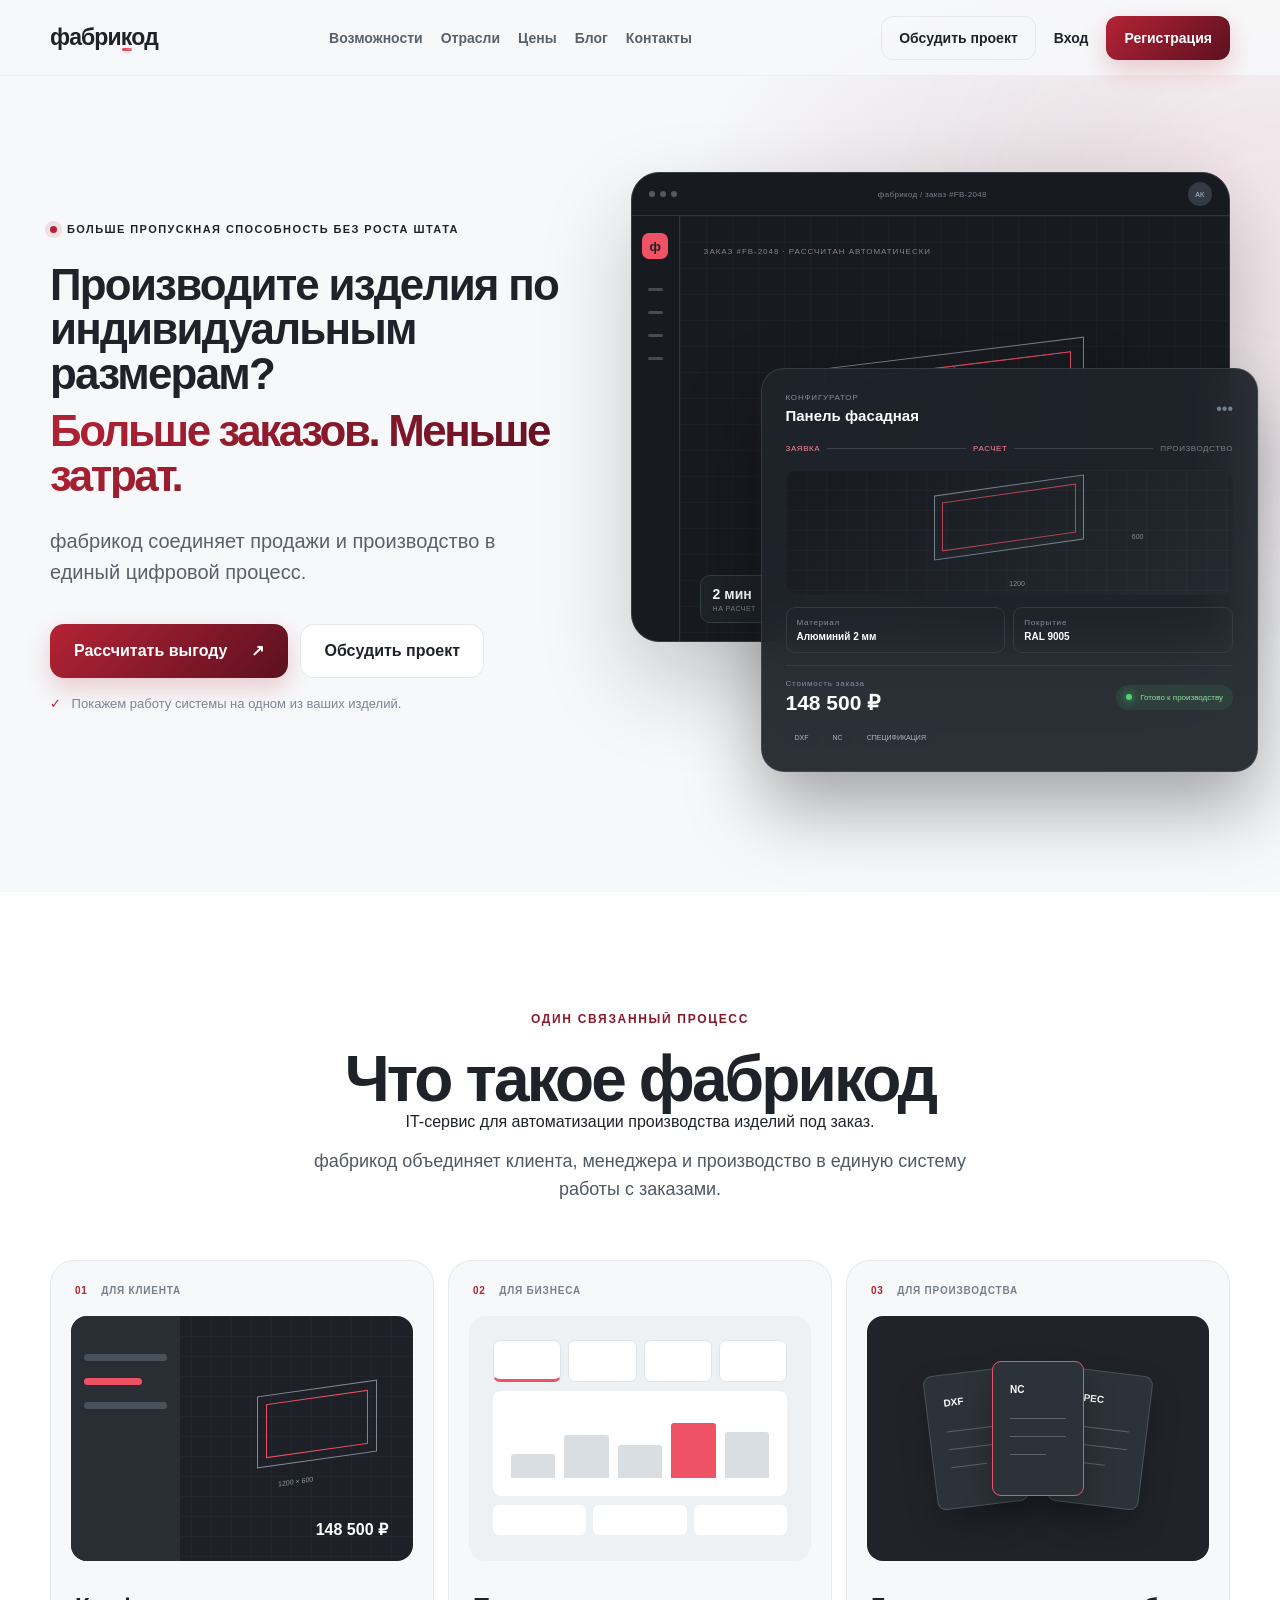
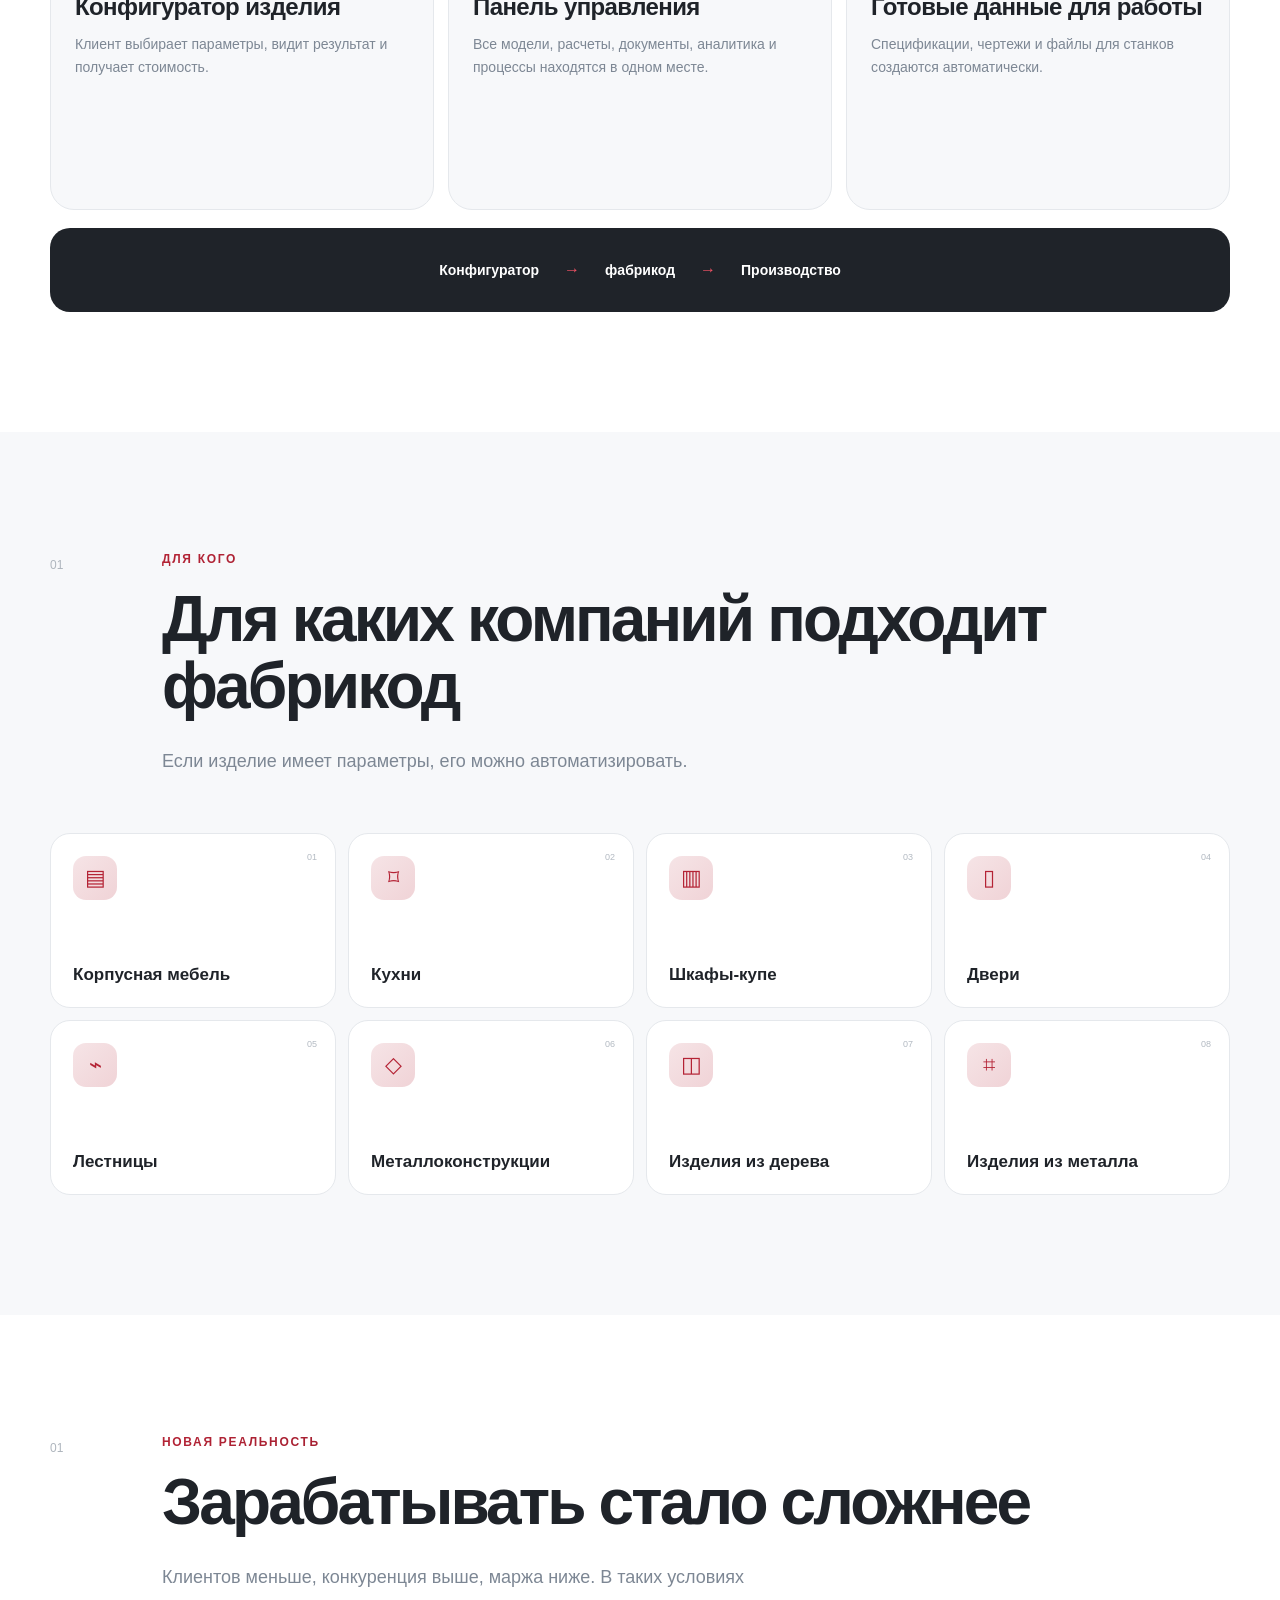
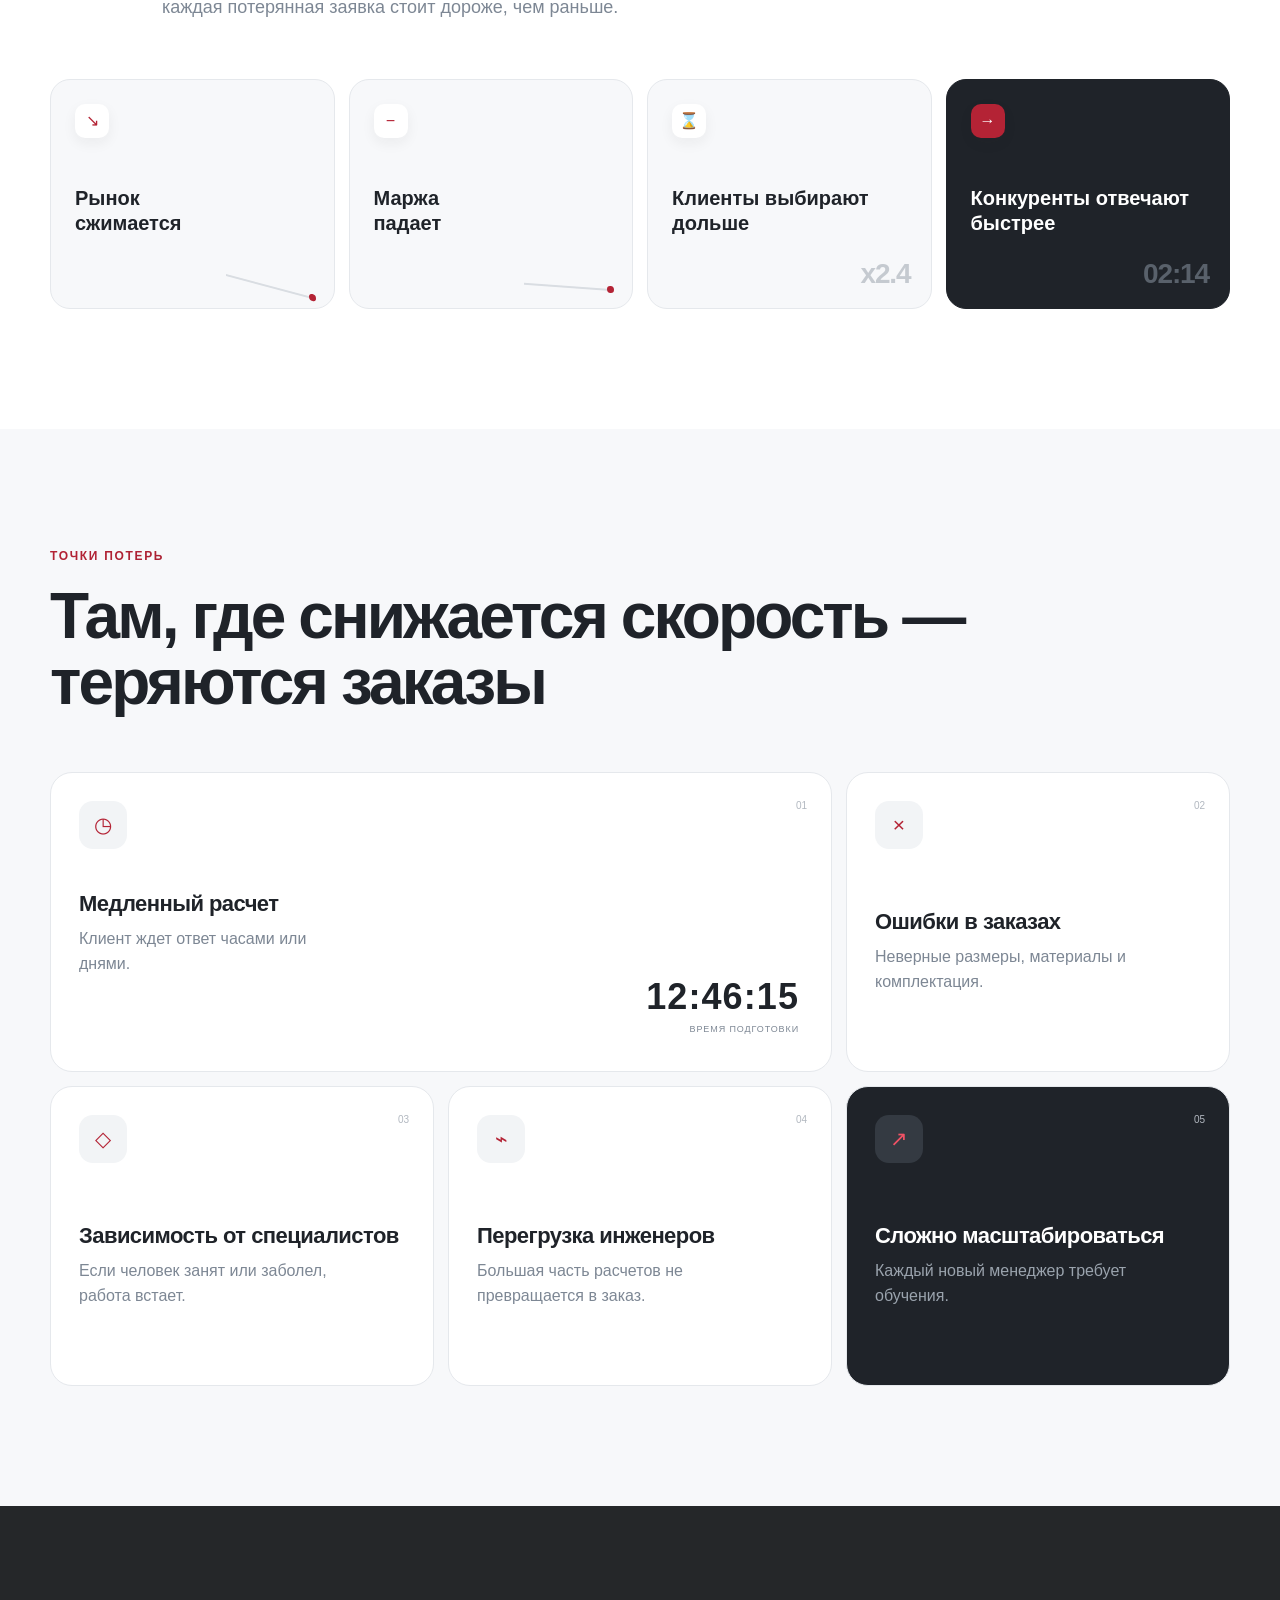
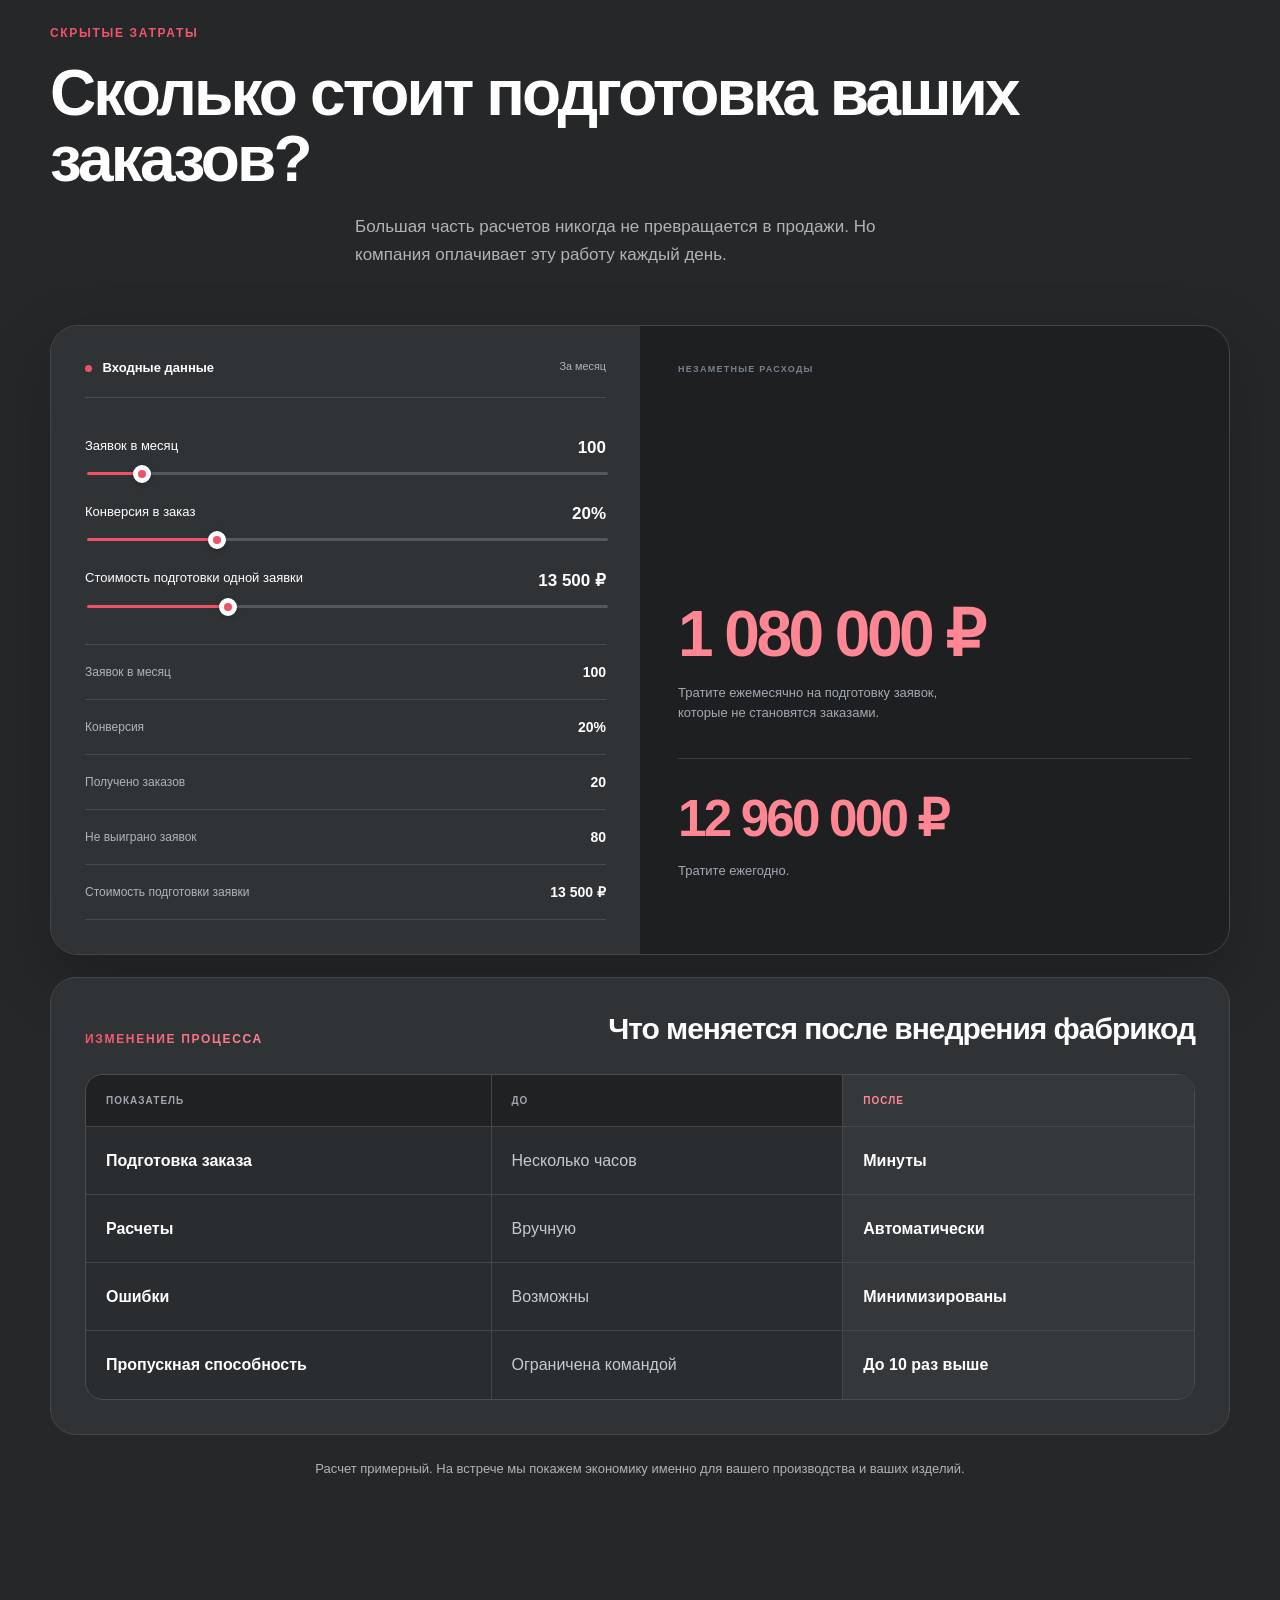
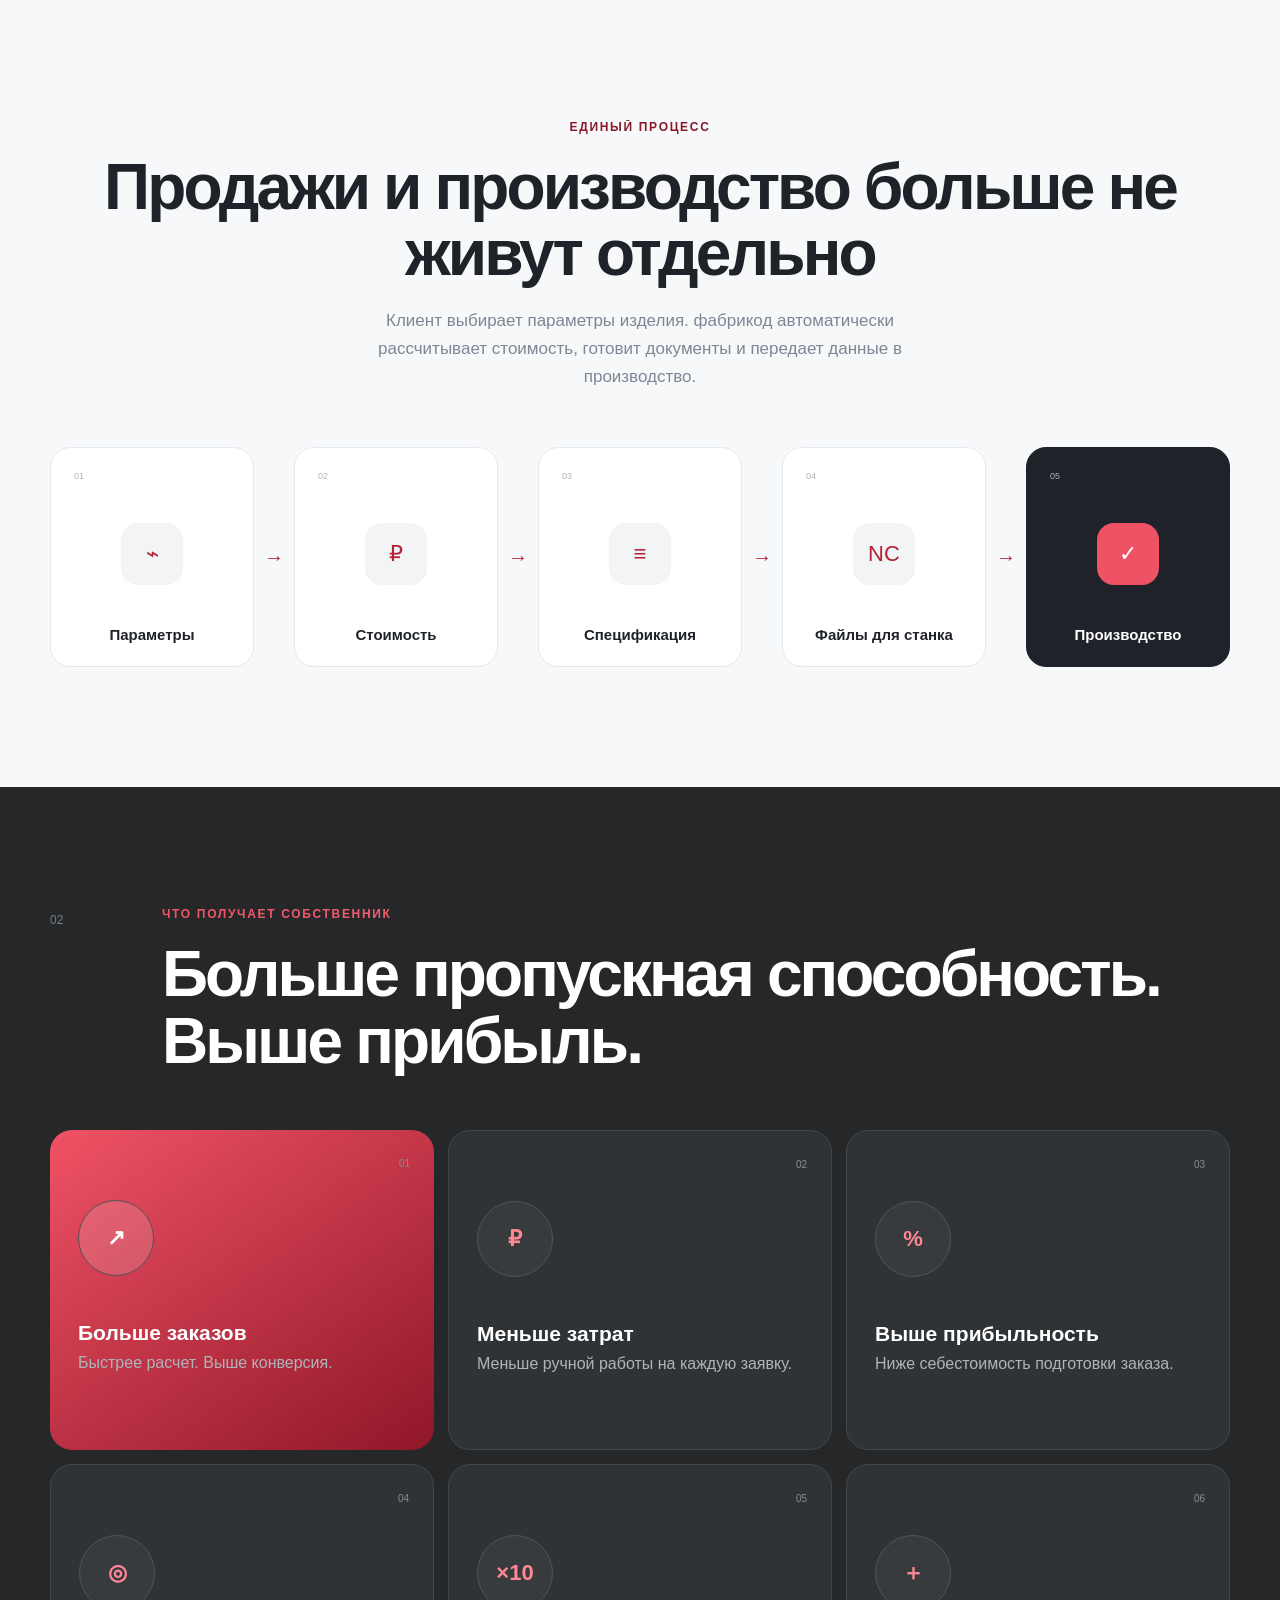
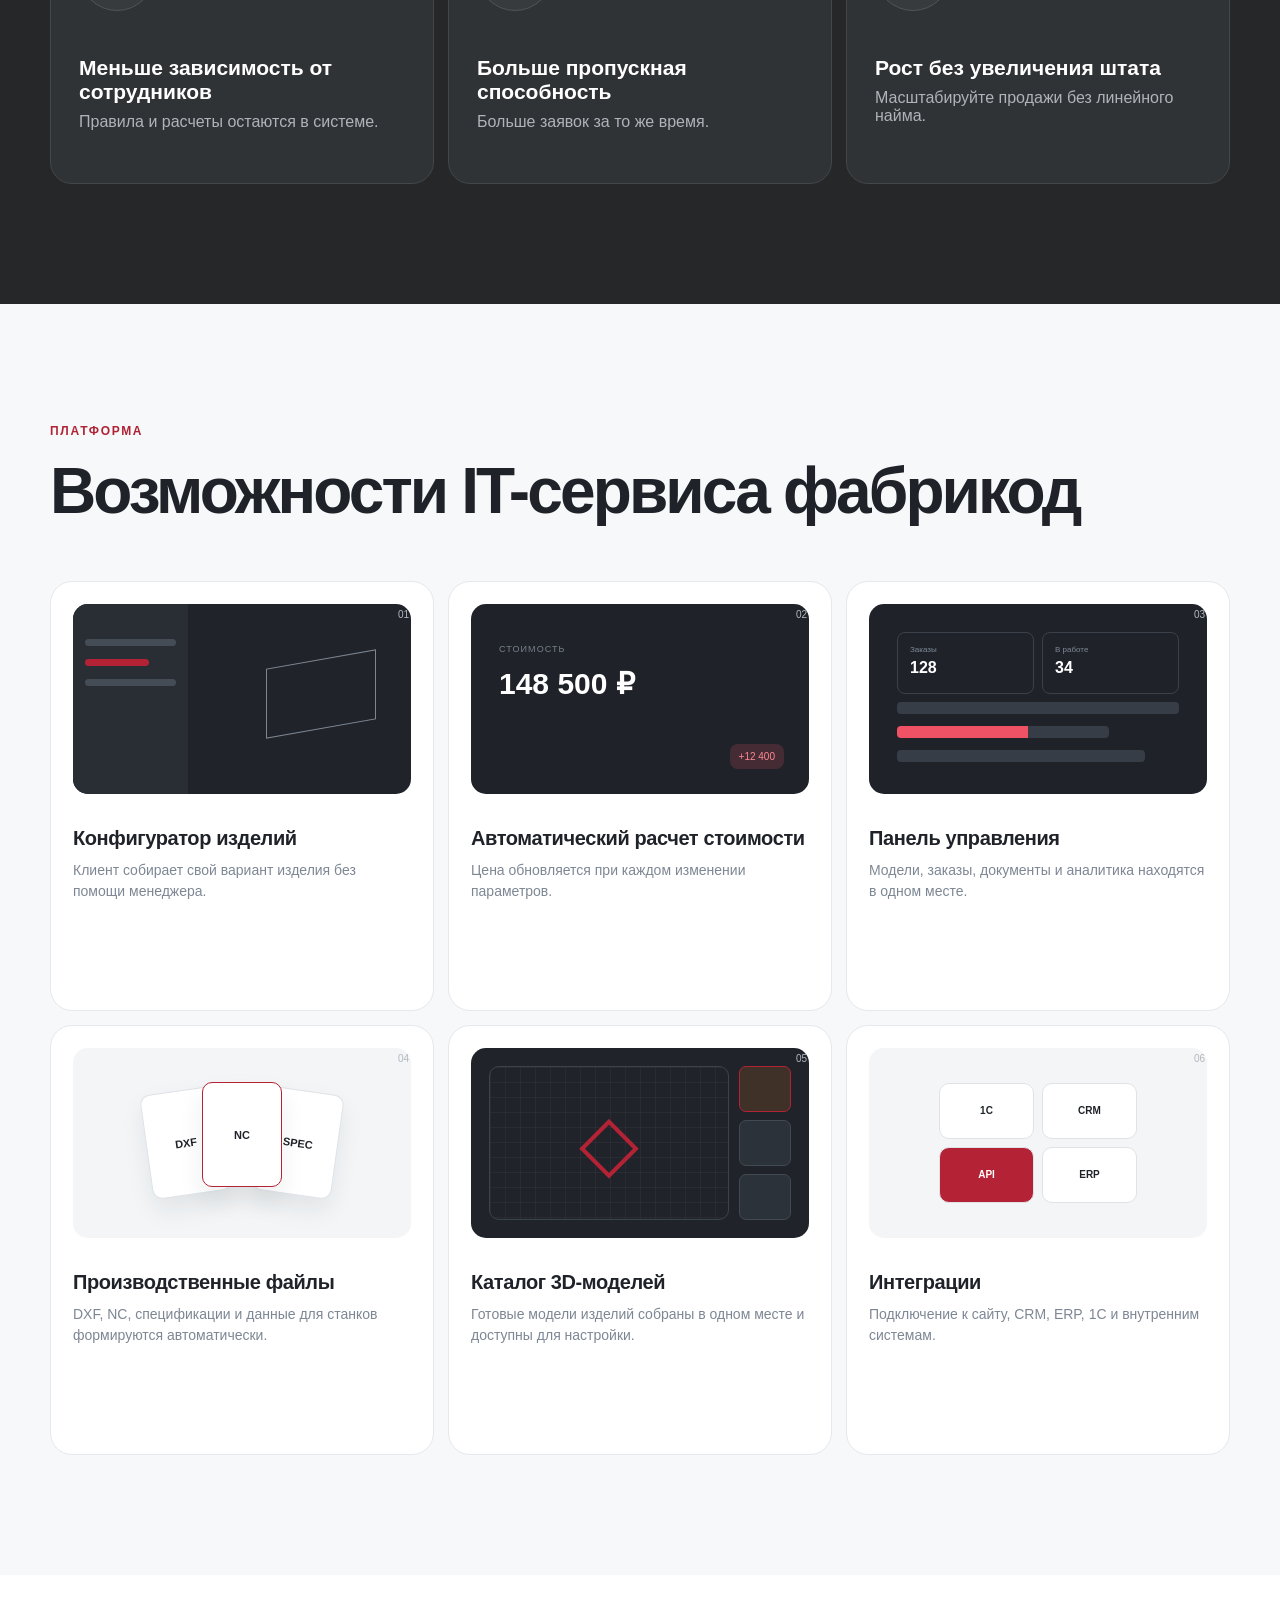
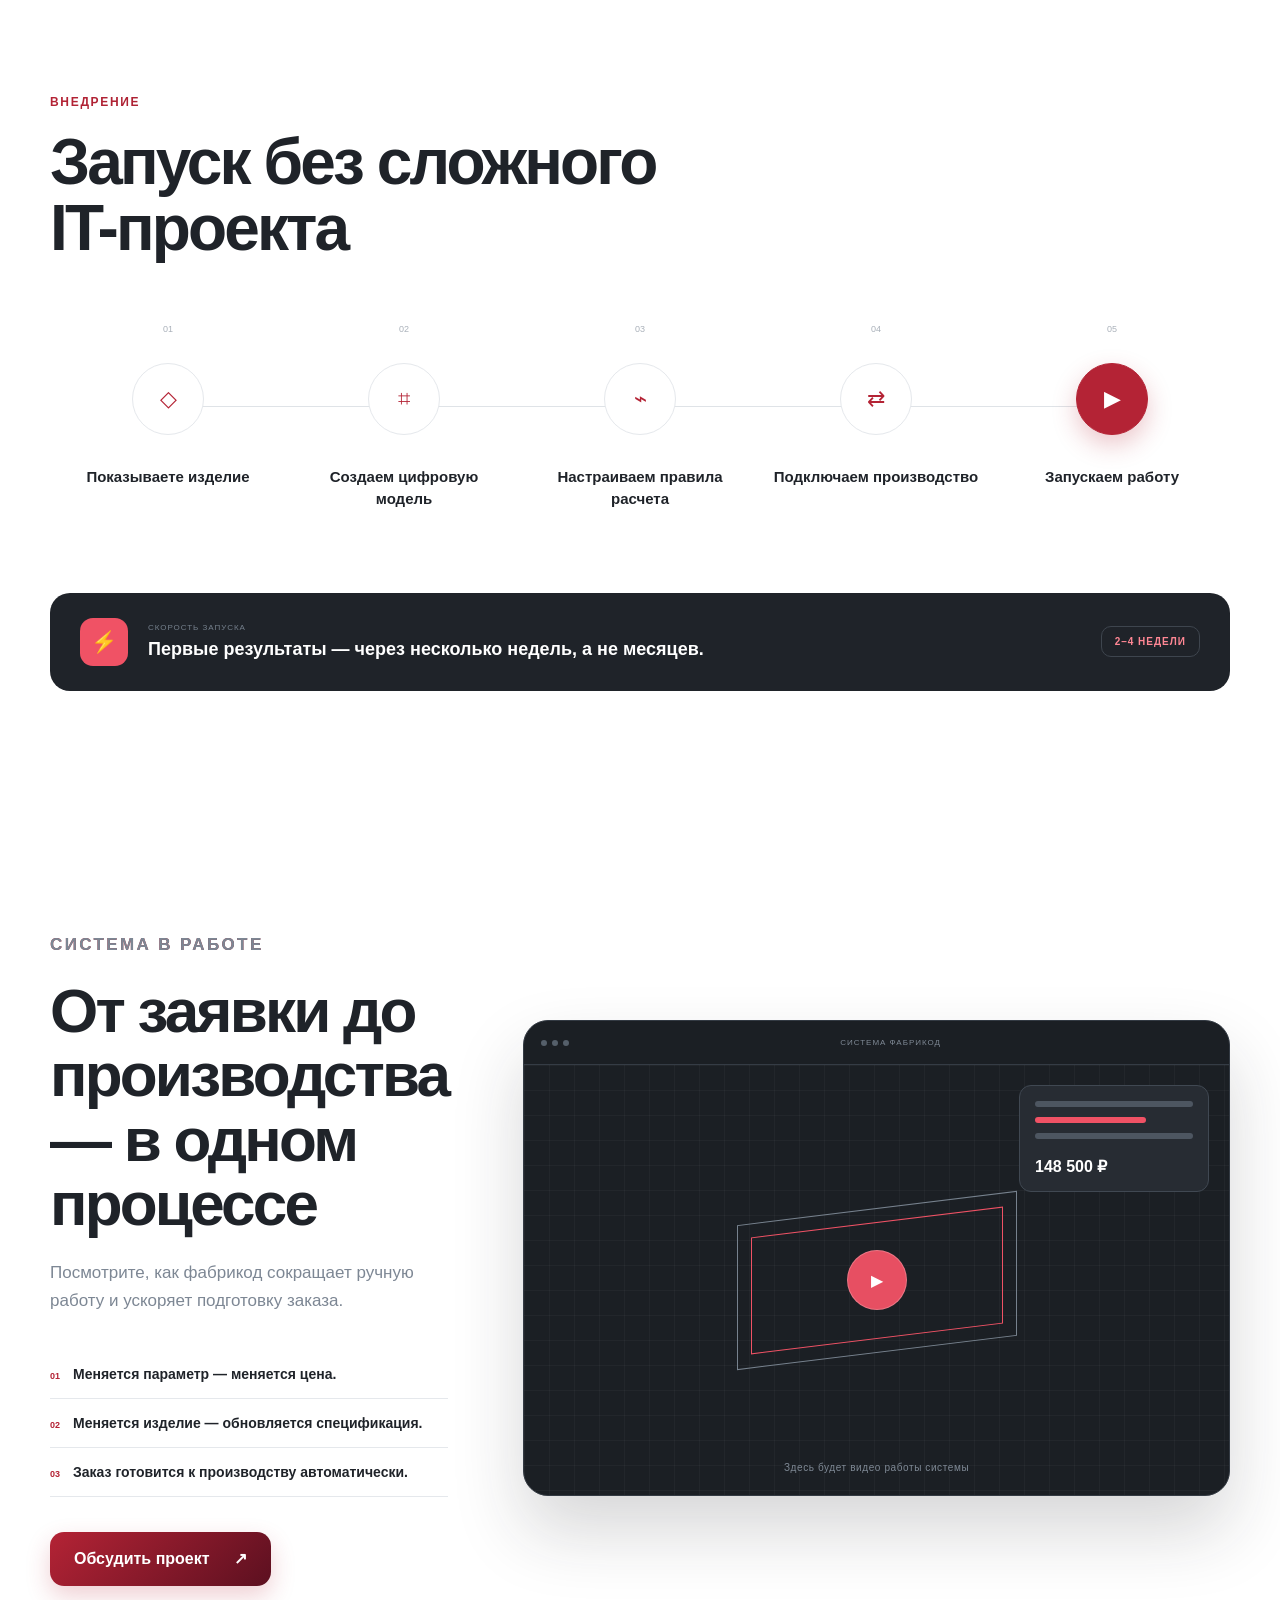
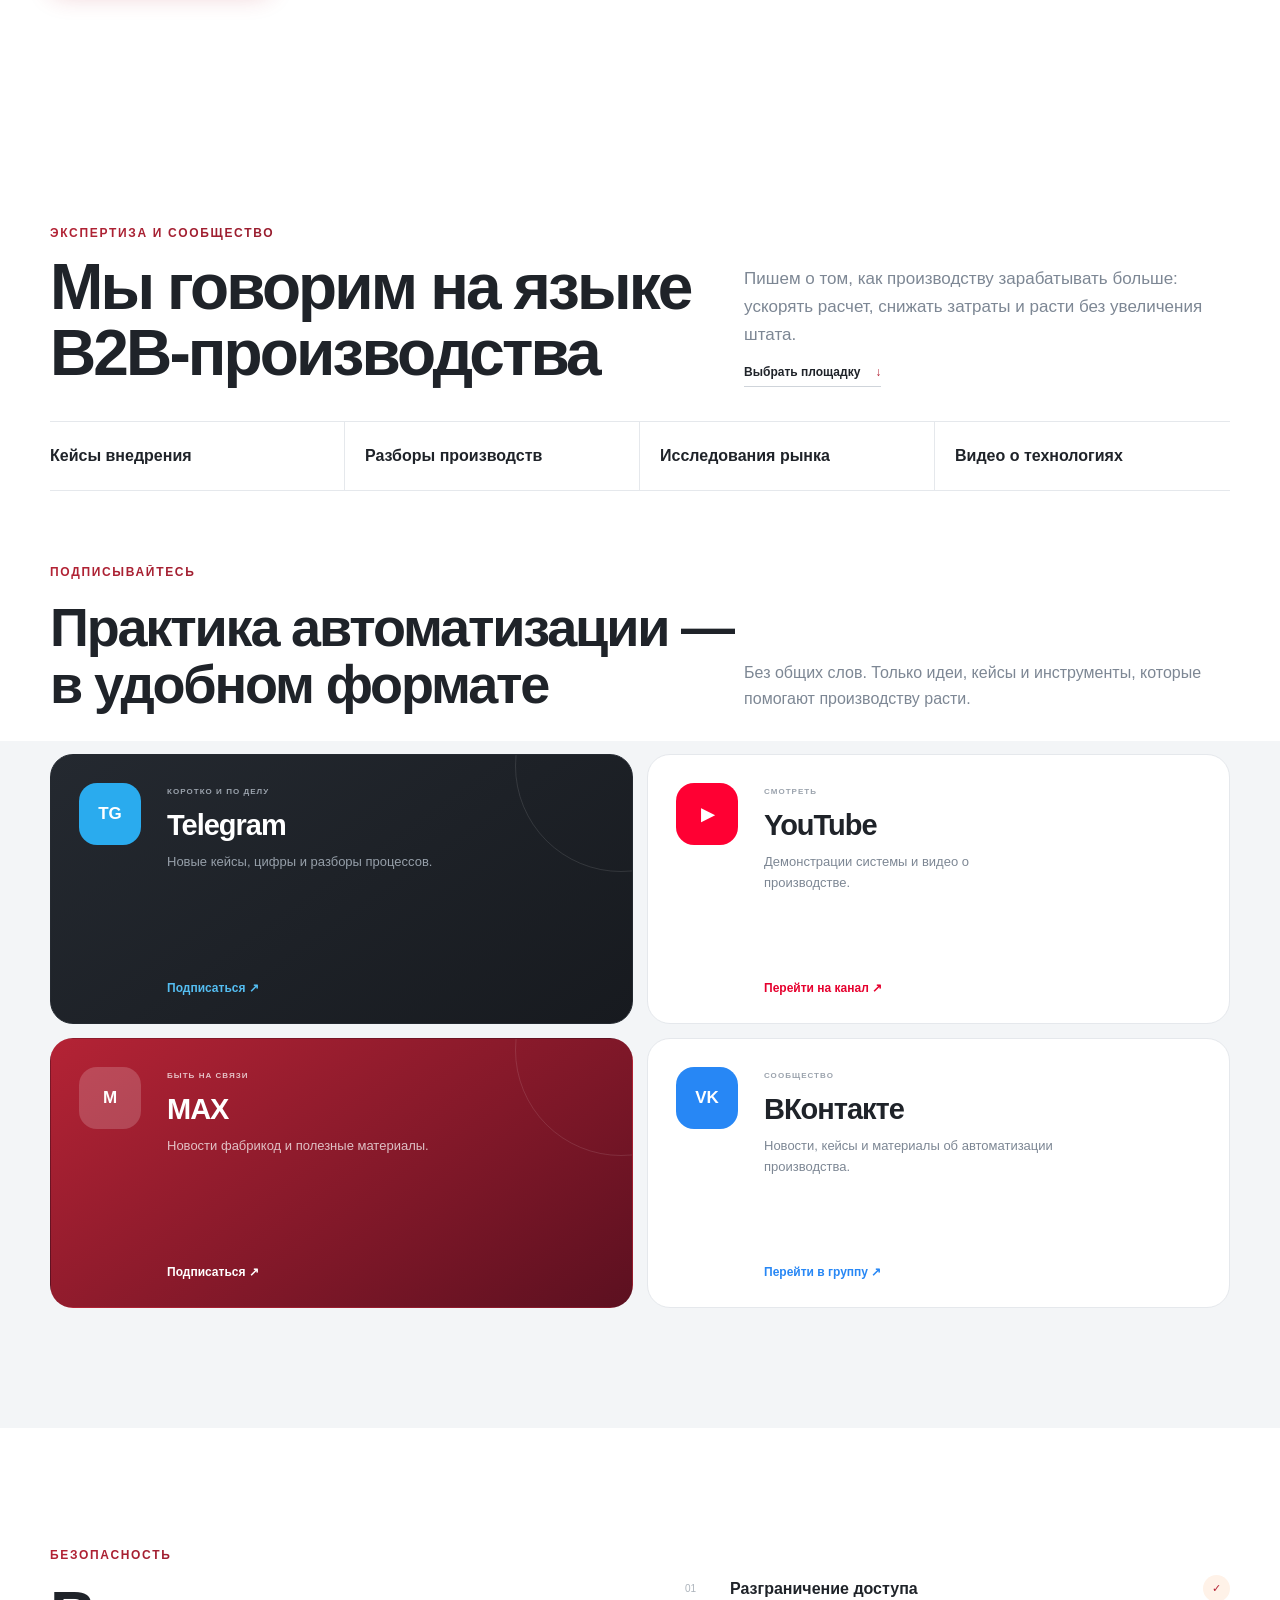
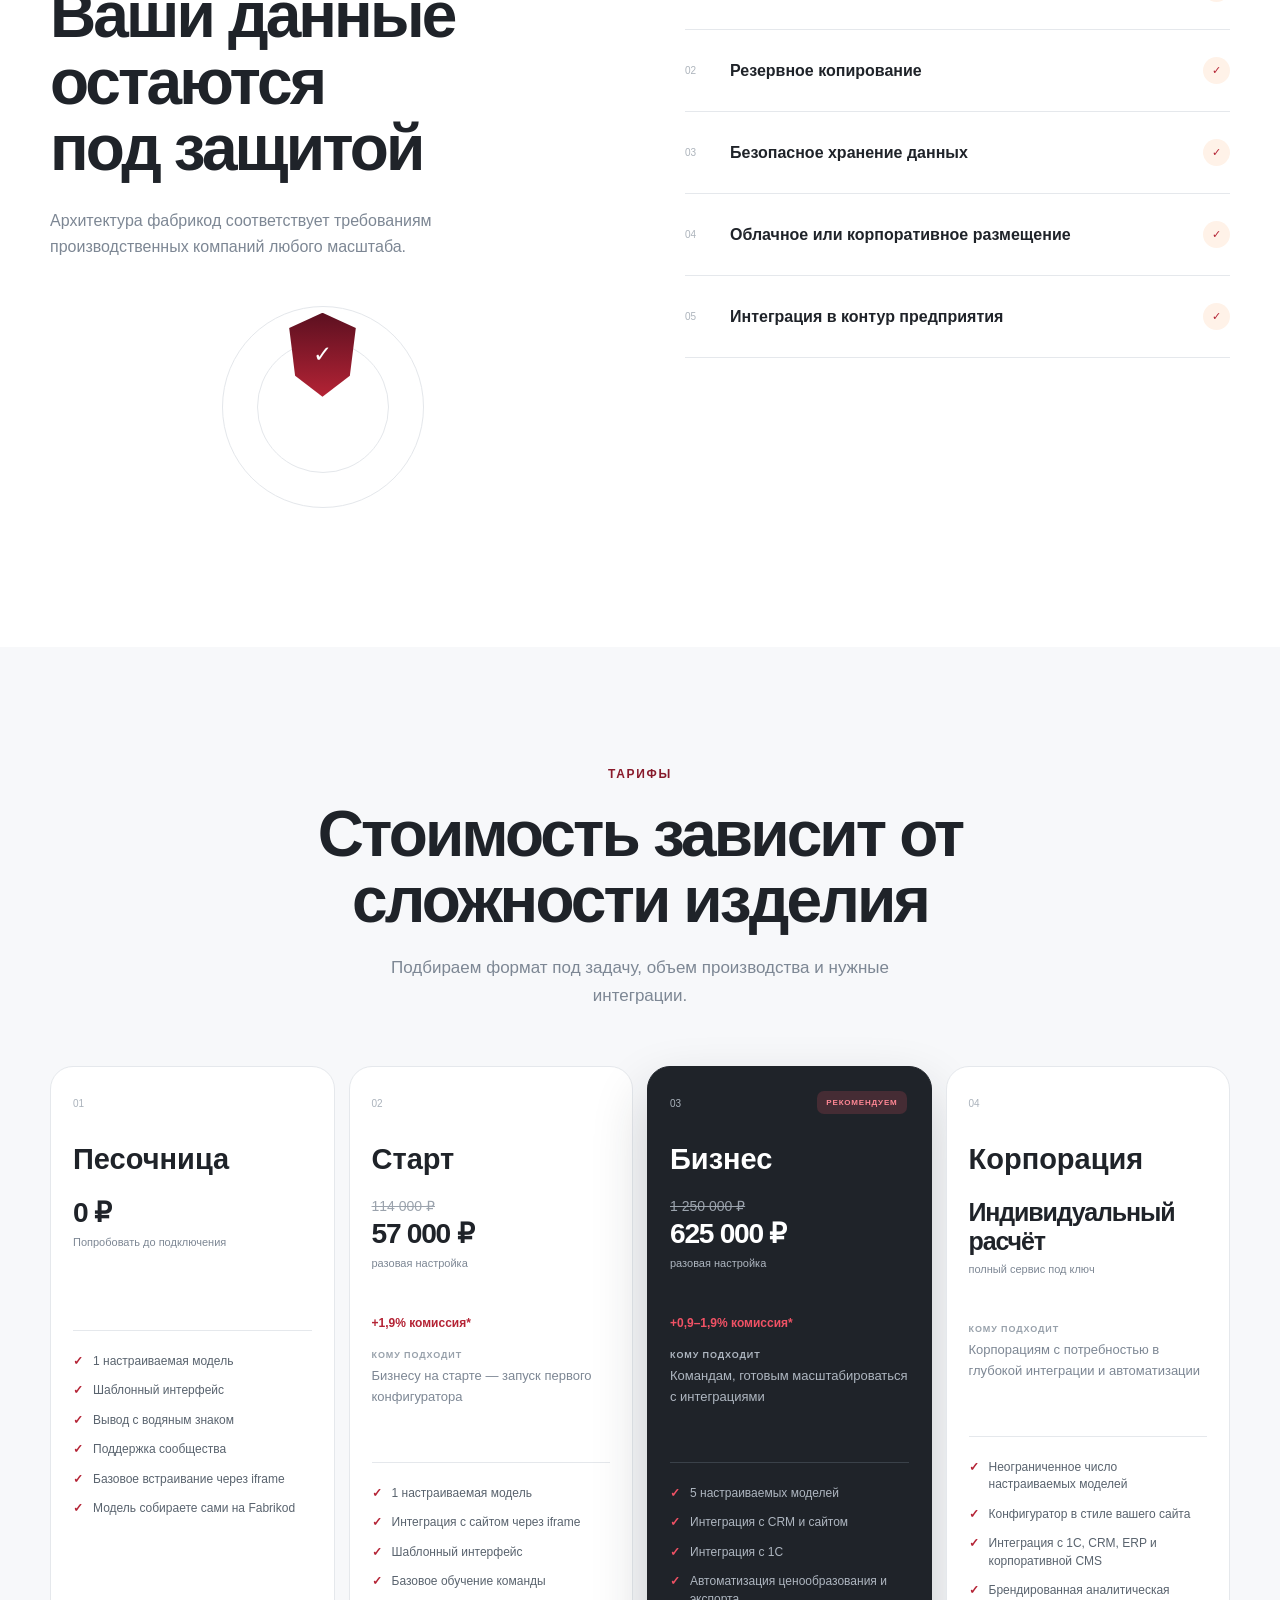
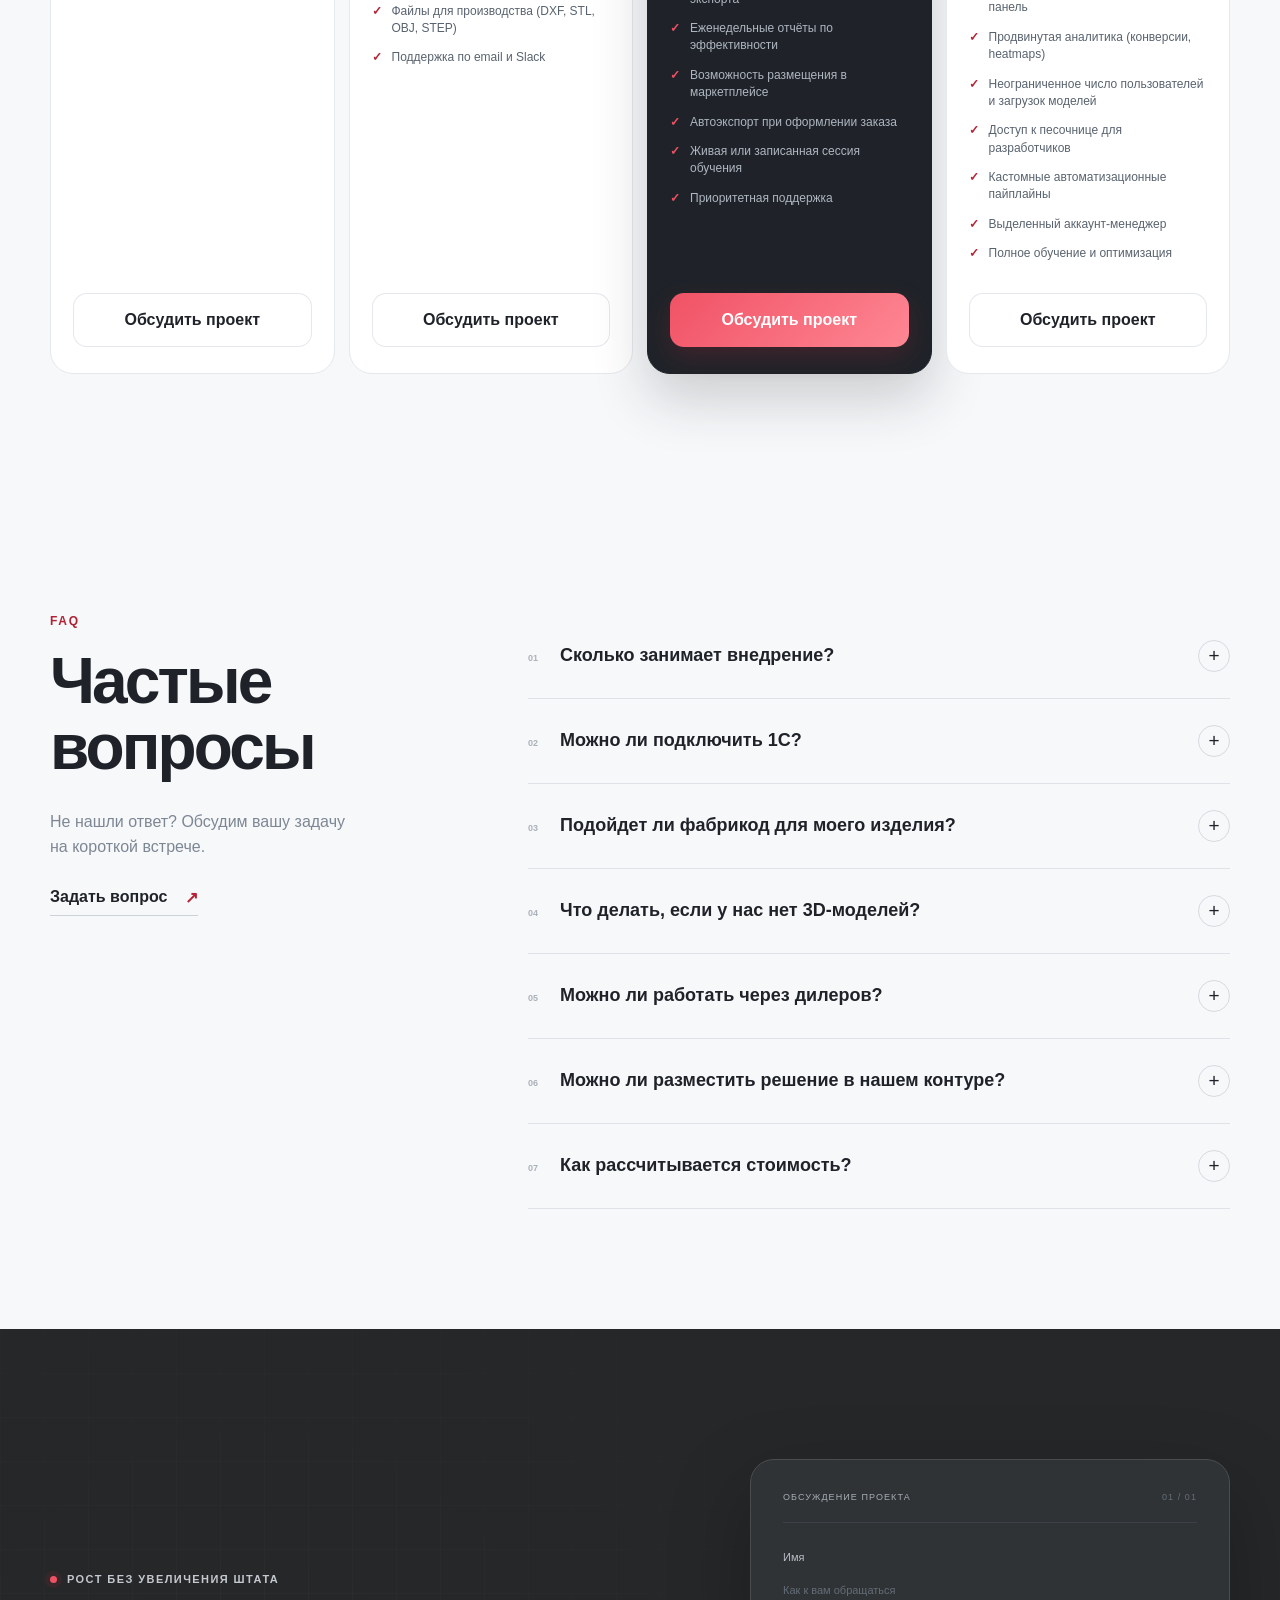
==== index.html @ 58f28677 "Simplify expertise topics" ====
<!DOCTYPE html>
<html lang="ru">
<head>
  <meta charset="UTF-8">
  <meta name="viewport" content="width=device-width, initial-scale=1.0">
  <meta name="description" content="фабрикод — автоматизация расчета и подготовки заказов для производственных компаний.">
  <title>фабрикод — автоматизация производств</title>
  <link rel="stylesheet" href="styles.css">
  <script src="script.js" defer></script>
</head>
<body>
  <header class="header">
    <div class="container header__inner">
      <a class="logo" href="#top" aria-label="Фабрикод, на главную">
        <span>фабри<span class="logo__accent">к</span>од</span>
      </a>
      <nav class="nav" id="main-nav" aria-label="Основная навигация">
        <a href="#features">Возможности</a><a href="#audience">Отрасли</a><a href="#pricing">Цены</a><a href="#blog">Блог</a><a href="#contacts">Контакты</a>
        <div class="nav__auth"><a class="button button--small button--secondary" href="#login">Вход</a><a class="button button--small" href="#registration">Регистрация</a></div>
      </nav>
      <div class="header__actions">
        <a class="button button--small button--secondary" href="#demo">Обсудить проект</a>
        <a class="button button--small button--secondary header__login" href="#login">Вход</a>
        <a class="button button--small" href="#registration">Регистрация</a>
      </div>
      <button class="menu-toggle" type="button" aria-label="Открыть меню" aria-controls="main-nav" aria-expanded="false"><span></span><span></span></button>
    </div>
  </header>

  <main id="top">
    <section class="hero section">
      <div class="hero__glow"></div>
      <div class="container hero__grid">
        <div class="hero__content reveal">
          <div class="eyebrow"><span></span> Больше пропускная способность без роста штата</div>
          <h1><span>Производите изделия по индивидуальным размерам?</span> <em>Больше заказов. Меньше затрат.</em></h1>
          <p class="hero__lead">фабрикод соединяет продажи и производство в единый цифровой процесс.</p>
          <div class="button-row"><a class="button" href="#calculator">Рассчитать выгоду <span>↗</span></a><a class="button button--secondary" href="#demo">Обсудить проект</a></div>
          <p class="microcopy"><span>✓</span> Покажем работу системы на одном из ваших изделий.</p>
        </div>
        <div class="hero-visual reveal reveal--delay">
          <!-- Replace this product mockup with feature-configurator.webp when the asset is available. -->
          <div class="hero-product-shell feature-configurator-media">
            <div class="product-shell__bar"><span><i></i><i></i><i></i></span><b>фабрикод / заказ #FB-2048</b><em>AK</em></div>
            <div class="product-shell__nav"><strong>ф</strong><i></i><i></i><i></i><i></i></div>
            <div class="product-shell__workspace"><small>ЗАКАЗ #FB-2048 · РАССЧИТАН АВТОМАТИЧЕСКИ</small><div class="shell-object"><span></span></div><div class="shell-axis">1200 × 600 × 40 мм</div><div class="owner-result"><span><b>2 мин</b><small>на расчет</small></span><span><b>0</b><small>ручных операций</small></span></div></div>
          </div>
          <div class="config-card">
            <div class="config-card__top"><div><small>КОНФИГУРАТОР</small><strong>Панель фасадная</strong></div><span>•••</span></div>
            <div class="progress-line"><span class="active">Заявка</span><i></i><span class="active">Расчет</span><i></i><span>Производство</span></div>
            <div class="product-preview"><div class="product-shape"><span></span></div><div class="dimensions"><b>1200</b><b>600</b></div></div>
            <div class="params"><div><small>Материал</small><strong>Алюминий 2 мм</strong></div><div><small>Покрытие</small><strong>RAL 9005</strong></div></div>
            <div class="price-row"><div><small>Стоимость заказа</small><strong>148 500 ₽</strong></div><span class="status"><i></i> Готово к производству</span></div>
            <div class="file-row"><span>DXF</span><span>NC</span><span>СПЕЦИФИКАЦИЯ</span></div>
          </div>
        </div>
      </div>
    </section>

    <section class="section platform-parts" id="platform">
      <div class="container">
        <div class="section-title section-title--center reveal"><p class="kicker">Один связанный процесс</p><h2>Что такое фабрикод</h2><p>IT-сервис для автоматизации производства изделий под заказ.</p><div class="platform-intro">фабрикод объединяет клиента, менеджера и производство в единую систему работы с заказами.</div></div>
        <div class="platform-grid">
          <article class="platform-card reveal">
            <div class="platform-card__label"><span>01</span> Для клиента</div>
            <!-- Replace with feature-configurator.webp when available. -->
            <div class="platform-mockup platform-mockup--configurator feature-configurator-media"><div class="mock-sidebar"><i></i><i></i><i></i></div><div class="mock-product"><span></span><small>1200 × 600</small></div><b>148 500 ₽</b></div>
            <h3>Конфигуратор изделия</h3><p>Клиент выбирает параметры, видит результат и получает стоимость.</p>
          </article>
          <article class="platform-card reveal">
            <div class="platform-card__label"><span>02</span> Для бизнеса</div>
            <!-- Replace with dashboard-image-v2.webp when available. -->
            <div class="platform-mockup platform-mockup--dashboard dashboard-media"><div class="dashboard-line"><i></i><i></i><i></i><i></i></div><div class="dashboard-chart"><span></span><span></span><span></span><span></span><span></span></div><div class="dashboard-orders"><i></i><i></i><i></i></div></div>
            <h3>Панель управления</h3><p>Все модели, расчеты, документы, аналитика и процессы находятся в одном месте.</p>
          </article>
          <article class="platform-card reveal">
            <div class="platform-card__label"><span>03</span> Для производства</div>
            <!-- Replace with feature-fabrication.webp when available. -->
            <div class="platform-mockup platform-mockup--files feature-fabrication-media"><div class="file-sheet"><strong>DXF</strong><i></i></div><div class="file-sheet"><strong>NC</strong><i></i></div><div class="file-sheet"><strong>SPEC</strong><i></i></div></div>
            <h3>Готовые данные для работы</h3><p>Спецификации, чертежи и файлы для станков создаются автоматически.</p>
          </article>
        </div>
        <div class="platform-flow reveal"><span>Конфигуратор</span><i>→</i><span>фабрикод</span><i>→</i><span>Производство</span></div>
      </div>
    </section>

    <section class="section audience-cards" id="audience">
      <div class="container">
        <div class="section-heading reveal"><span class="section-number">01</span><div><p class="kicker">Для кого</p><h2>Для каких компаний подходит фабрикод</h2><p>Если изделие имеет параметры, его можно автоматизировать.</p></div></div>
        <div class="audience-grid">
          <article class="audience-card reveal"><span>01</span><i>▤</i><strong>Корпусная мебель</strong></article><article class="audience-card reveal"><span>02</span><i>⌑</i><strong>Кухни</strong></article><article class="audience-card reveal"><span>03</span><i>▥</i><strong>Шкафы-купе</strong></article><article class="audience-card reveal"><span>04</span><i>▯</i><strong>Двери</strong></article><article class="audience-card reveal"><span>05</span><i>⌁</i><strong>Лестницы</strong></article><article class="audience-card reveal"><span>06</span><i>◇</i><strong>Металлоконструкции</strong></article><article class="audience-card reveal"><span>07</span><i>◫</i><strong>Изделия из дерева</strong></article><article class="audience-card reveal"><span>08</span><i>⌗</i><strong>Изделия из металла</strong></article>
        </div>
      </div>
    </section>

    <section class="section market">
      <div class="container">
        <div class="section-heading reveal"><span class="section-number">01</span><div><p class="kicker">Новая реальность</p><h2>Зарабатывать стало сложнее</h2><p>Клиентов меньше, конкуренция выше, маржа ниже. В таких условиях каждая потерянная заявка стоит дороже, чем раньше.</p></div></div>
        <div class="market-grid">
          <article class="metric-card reveal"><span>↘</span><strong>Рынок<br>сжимается</strong><div class="spark spark--down"></div></article>
          <article class="metric-card reveal"><span>−</span><strong>Маржа<br>падает</strong><div class="spark spark--low"></div></article>
          <article class="metric-card reveal"><span>⌛</span><strong>Клиенты выбирают<br>дольше</strong><div class="metric-card__value">x2.4</div></article>
          <article class="metric-card metric-card--accent reveal"><span>→</span><strong>Конкуренты отвечают<br>быстрее</strong><div class="metric-card__value">02:14</div></article>
        </div>
      </div>
    </section>

    <section class="section problems">
      <div class="container">
        <div class="section-title reveal"><p class="kicker">Точки потерь</p><h2>Там, где снижается скорость —<br>теряются заказы</h2></div>
        <div class="problem-grid">
          <article class="problem-card problem-card--wide reveal"><div class="icon-box">◷</div><span>01</span><h3>Медленный расчет</h3><p>Клиент ждет ответ часами или днями.</p><div class="time-visual"><b>12:46:15</b><small>время подготовки</small></div></article>
          <article class="problem-card reveal"><div class="icon-box">×</div><span>02</span><h3>Ошибки в заказах</h3><p>Неверные размеры, материалы и комплектация.</p></article>
          <article class="problem-card reveal"><div class="icon-box">◇</div><span>03</span><h3>Зависимость от специалистов</h3><p>Если человек занят или заболел, работа встает.</p></article>
          <article class="problem-card reveal"><div class="icon-box">⌁</div><span>04</span><h3>Перегрузка инженеров</h3><p>Большая часть расчетов не превращается в заказ.</p></article>
          <article class="problem-card problem-card--dark reveal"><div class="icon-box">↗</div><span>05</span><h3>Сложно масштабироваться</h3><p>Каждый новый менеджер требует обучения.</p></article>
        </div>
      </div>
    </section>

    <section class="section cost" id="calculator">
      <div class="container">
        <div class="section-title reveal"><p class="kicker">Скрытые затраты</p><h2>Сколько стоит подготовка ваших заказов?</h2><p>Большая часть расчетов никогда не превращается в продажи. Но компания оплачивает эту работу каждый день.</p></div>
        <div class="loss-calculator reveal">
          <div class="loss-calculator__data">
            <div class="loss-inputs">
              <div class="dashboard__head"><div><span class="dot"></span> Входные данные</div><small>За месяц</small></div>
              <label>Заявок в месяц <span id="requests-value">100</span><input id="requests" type="range" min="10" max="1000" step="10" value="100"></label>
              <label>Конверсия в заказ <span id="conversion-value">20%</span><input id="conversion" type="range" min="1" max="80" value="20"></label>
              <label>Стоимость подготовки одной заявки <span id="cost-value">13 500 ₽</span><input id="request-cost" type="range" min="500" max="50000" step="500" value="13500"></label>
            </div>
            <div class="loss-summary">
              <div><span>Заявок в месяц</span><strong id="summary-requests">100</strong></div>
              <div><span>Конверсия</span><strong id="summary-conversion">20%</strong></div>
              <div><span>Получено заказов</span><strong id="won-orders">20</strong></div>
              <div><span>Не выиграно заявок</span><strong id="lost-orders">80</strong></div>
              <div><span>Стоимость подготовки заявки</span><strong id="summary-cost">13 500 ₽</strong></div>
            </div>
          </div>
          <div class="loss-calculator__result">
            <small>НЕЗАМЕТНЫЕ РАСХОДЫ</small>
            <div class="loss-number loss-number--main"><strong id="monthly-cost">1 080 000 ₽</strong><p>Тратите ежемесячно на подготовку заявок,<br>которые не становятся заказами.</p></div>
            <div class="loss-number"><strong id="yearly-cost">12 960 000 ₽</strong><p>Тратите ежегодно.</p></div>
          </div>
        </div>
        <div class="before-after reveal">
          <div class="before-after__heading"><p class="kicker">Изменение процесса</p><h3>Что меняется после внедрения фабрикод</h3></div>
          <div class="before-after__table" role="table" aria-label="Сравнение процесса до и после внедрения">
            <div class="before-after__row before-after__row--head" role="row"><strong role="columnheader">Показатель</strong><span role="columnheader">До</span><span role="columnheader">После</span></div>
            <div class="before-after__row" role="row"><strong role="rowheader">Подготовка заказа</strong><span>Несколько часов</span><span>Минуты</span></div>
            <div class="before-after__row" role="row"><strong role="rowheader">Расчеты</strong><span>Вручную</span><span>Автоматически</span></div>
            <div class="before-after__row" role="row"><strong role="rowheader">Ошибки</strong><span>Возможны</span><span>Минимизированы</span></div>
            <div class="before-after__row" role="row"><strong role="rowheader">Пропускная способность</strong><span>Ограничена командой</span><span>До 10 раз выше</span></div>
          </div>
        </div>
        <p class="dashboard-note reveal">Расчет примерный. На встрече мы покажем экономику именно для вашего производства и ваших изделий.</p>
      </div>
    </section>

    <section class="section solution">
      <div class="container">
        <div class="section-title section-title--center reveal"><p class="kicker">Единый процесс</p><h2>Продажи и производство больше не живут отдельно</h2><p>Клиент выбирает параметры изделия. фабрикод автоматически рассчитывает стоимость, готовит документы и передает данные в производство.</p></div>
        <div class="order-pipeline reveal"><article><span>01</span><i>⌁</i><strong>Параметры</strong></article><b>→</b><article><span>02</span><i>₽</i><strong>Стоимость</strong></article><b>→</b><article><span>03</span><i>≡</i><strong>Спецификация</strong></article><b>→</b><article><span>04</span><i>NC</i><strong>Файлы для станка</strong></article><b>→</b><article class="pipeline-final"><span>05</span><i>✓</i><strong>Производство</strong></article></div>
      </div>
    </section>

    <section class="section benefits">
      <div class="container">
        <div class="section-heading reveal"><span class="section-number">02</span><div><p class="kicker">Что получает собственник</p><h2>Больше пропускная способность.<br>Выше прибыль.</h2></div></div>
        <div class="benefit-grid">
          <article class="benefit-card benefit-card--orange reveal"><span>01</span><div class="big-icon">↗</div><h3>Больше заказов</h3><p>Быстрее расчет. Выше конверсия.</p></article>
          <article class="benefit-card reveal"><span>02</span><div class="big-icon">₽</div><h3>Меньше затрат</h3><p>Меньше ручной работы на каждую заявку.</p></article>
          <article class="benefit-card reveal"><span>03</span><div class="big-icon">%</div><h3>Выше прибыльность</h3><p>Ниже себестоимость подготовки заказа.</p></article>
          <article class="benefit-card reveal"><span>04</span><div class="big-icon">◎</div><h3>Меньше зависимость от сотрудников</h3><p>Правила и расчеты остаются в системе.</p></article>
          <article class="benefit-card reveal"><span>05</span><div class="big-icon">×10</div><h3>Больше пропускная способность</h3><p>Больше заявок за то же время.</p></article>
          <article class="benefit-card reveal"><span>06</span><div class="big-icon">＋</div><h3>Рост без увеличения штата</h3><p>Масштабируйте продажи без линейного найма.</p></article>
        </div>
      </div>
    </section>

    <section class="section product" id="features">
      <div class="container">
        <div class="section-title reveal"><p class="kicker">Платформа</p><h2>Возможности IT-сервиса фабрикод</h2></div>
        <div class="feature-grid">
          <article class="feature-card reveal"><div class="feature-visual configurator-mini"><div class="mini-panel"><i></i><i></i><i></i></div><div class="mini-shape"></div></div><span>01</span><h3>Конфигуратор изделий</h3><p>Клиент собирает свой вариант изделия без помощи менеджера.</p></article>
          <article class="feature-card reveal"><div class="feature-visual price-mini"><small>СТОИМОСТЬ</small><strong>148 500 ₽</strong><span>+12 400</span></div><span>02</span><h3>Автоматический расчет стоимости</h3><p>Цена обновляется при каждом изменении параметров.</p></article>
          <article class="feature-card reveal"><div class="feature-visual dashboard-feature"><div><span>Заказы</span><b>128</b></div><div><span>В работе</span><b>34</b></div><i></i><i></i><i></i></div><span>03</span><h3>Панель управления</h3><p>Модели, заказы, документы и аналитика находятся в одном месте.</p></article>
          <article class="feature-card reveal"><div class="feature-visual files-mini"><i>DXF</i><i>NC</i><i>SPEC</i></div><span>04</span><h3>Производственные файлы</h3><p>DXF, NC, спецификации и данные для станков формируются автоматически.</p></article>
          <article class="feature-card reveal"><div class="feature-visual model-catalog-mini"><div class="catalog-model">◇</div><div class="catalog-thumbs"><i></i><i></i><i></i></div></div><span>05</span><h3>Каталог 3D-моделей</h3><p>Готовые модели изделий собраны в одном месте и доступны для настройки.</p></article>
          <article class="feature-card reveal"><div class="feature-visual integrations-mini"><i>1C</i><i>CRM</i><i>API</i><i>ERP</i></div><span>06</span><h3>Интеграции</h3><p>Подключение к сайту, CRM, ERP, 1С и внутренним системам.</p></article>
        </div>
      </div>
    </section>

    <section class="section implementation" id="implementation">
      <div class="container">
        <div class="section-title reveal"><p class="kicker">Внедрение</p><h2>Запуск без сложного<br>IT-проекта</h2></div>
        <div class="timeline reveal">
          <article><span>01</span><div class="timeline-icon">◇</div><h3>Показываете изделие</h3></article><article><span>02</span><div class="timeline-icon">⌗</div><h3>Создаем цифровую модель</h3></article><article><span>03</span><div class="timeline-icon">⌁</div><h3>Настраиваем правила расчета</h3></article><article><span>04</span><div class="timeline-icon">⇄</div><h3>Подключаем производство</h3></article><article><span>05</span><div class="timeline-icon">▶</div><h3>Запускаем работу</h3></article>
        </div>
        <div class="speed-note reveal"><div class="speed-note__icon">⚡</div><div><small>СКОРОСТЬ ЗАПУСКА</small><strong>Первые результаты — через несколько недель, а не месяцев.</strong></div><span>2–4 НЕДЕЛИ</span></div>
      </div>
    </section>

    <section class="section product-demo" id="product-demo">
      <div class="container product-demo__grid">
        <div class="product-demo__copy reveal"><p class="kicker">Система в работе</p><h2>От заявки до производства — в одном процессе</h2><p>Посмотрите, как фабрикод сокращает ручную работу и ускоряет подготовку заказа.</p><div class="demo-theses"><span><i>01</i>Меняется параметр — меняется цена.</span><span><i>02</i>Меняется изделие — обновляется спецификация.</span><span><i>03</i>Заказ готовится к производству автоматически.</span></div><a class="button" href="#demo">Обсудить проект <b>↗</b></a></div>
        <!-- Replace this placeholder with configurator-tech/home_page/fabrikod-configurator.mp4 when the file is available. -->
        <div class="video-card fabrikod-configurator-video reveal"><div class="video-card__bar"><span><i></i><i></i><i></i></span><small>СИСТЕМА ФАБРИКОД</small></div><div class="video-card__screen"><div class="video-card__product"><span></span></div><div class="video-card__controls"><i></i><i></i><i></i><b>148 500 ₽</b></div><button type="button" aria-label="Запустить видео">▶</button><p>Здесь будет видео работы системы</p></div></div>
      </div>
    </section>

    <section class="section expertise" id="blog">
      <div class="container">
        <div class="expertise__top reveal"><div><p class="kicker">Экспертиза и сообщество</p><h2>Мы говорим на языке<br>B2B-производства</h2></div><div class="expertise__intro"><p>Пишем о том, как производству зарабатывать больше: ускорять расчет, снижать затраты и расти без увеличения штата.</p><a href="#socials">Выбрать площадку <span>↓</span></a></div></div>
        <div class="editorial-list reveal">
          <span><strong>Кейсы внедрения</strong></span>
          <span><strong>Разборы производств</strong></span>
          <span><strong>Исследования рынка</strong></span>
          <span><strong>Видео о технологиях</strong></span>
        </div>
        <div class="social-community" id="socials">
          <div class="social-community__heading reveal"><div><p class="kicker">Подписывайтесь</p><h3>Практика автоматизации —<br>в удобном формате</h3></div><p>Без общих слов. Только идеи, кейсы и инструменты, которые помогают производству расти.</p></div>
          <div class="social-grid reveal">
            <!-- Replace placeholder hrefs with real social links when available. -->
            <a class="social-card social-card--telegram" href="#socials"><div class="social-card__icon">TG</div><div><small>КОРОТКО И ПО ДЕЛУ</small><strong>Telegram</strong><p>Новые кейсы, цифры и разборы процессов.</p></div><span>Подписаться ↗</span></a>
            <a class="social-card social-card--youtube" href="#socials"><div class="social-card__icon">▶</div><div><small>СМОТРЕТЬ</small><strong>YouTube</strong><p>Демонстрации системы и видео о производстве.</p></div><span>Перейти на канал ↗</span></a>
            <a class="social-card social-card--max" href="#socials"><div class="social-card__icon">M</div><div><small>БЫТЬ НА СВЯЗИ</small><strong>MAX</strong><p>Новости фабрикод и полезные материалы.</p></div><span>Подписаться ↗</span></a>
            <a class="social-card social-card--vk" href="https://vk.ru/" target="_blank" rel="noopener noreferrer"><div class="social-card__icon">VK</div><div><small>СООБЩЕСТВО</small><strong>ВКонтакте</strong><p>Новости, кейсы и материалы об автоматизации производства.</p></div><span>Перейти в группу ↗</span></a>
          </div>
        </div>
      </div>
    </section>

    <section class="section security">
      <div class="container security__grid">
        <div class="security__copy reveal"><p class="kicker">Безопасность</p><h2>Ваши данные остаются<br>под защитой</h2><p>Архитектура фабрикод соответствует требованиям производственных компаний любого масштаба.</p><div class="shield-visual"><div>✓</div><span></span><i></i></div></div>
        <div class="security-list reveal"><div><span>01</span><strong>Разграничение доступа</strong><i>✓</i></div><div><span>02</span><strong>Резервное копирование</strong><i>✓</i></div><div><span>03</span><strong>Безопасное хранение данных</strong><i>✓</i></div><div><span>04</span><strong>Облачное или корпоративное размещение</strong><i>✓</i></div><div><span>05</span><strong>Интеграция в контур предприятия</strong><i>✓</i></div></div>
      </div>
    </section>

    <section class="section pricing" id="pricing">
      <div class="container">
        <div class="section-title section-title--center reveal"><p class="kicker">Тарифы</p><h2>Стоимость зависит от<br>сложности изделия</h2><p>Подбираем формат под задачу, объем производства и нужные интеграции.</p></div>
        <div class="pricing-grid">
          <article class="price-card reveal">
            <div class="price-card__head"><span>01</span><h3>Песочница</h3><div class="price-card__price"><strong>0 ₽</strong><small>Попробовать до подключения</small></div></div>
            <ul class="price-card__features"><li>1 настраиваемая модель</li><li>Шаблонный интерфейс</li><li>Вывод с водяным знаком</li><li>Поддержка сообщества</li><li>Базовое встраивание через iframe</li><li>Модель собираете сами на Fabrikod</li></ul>
            <a class="button button--secondary" href="#demo">Обсудить проект</a>
          </article>
          <article class="price-card reveal">
            <div class="price-card__head"><span>02</span><h3>Старт</h3><div class="price-card__price"><del>114 000 ₽</del><strong>57 000 ₽</strong><small>разовая настройка</small></div><b class="price-card__commission">+1,9% комиссия*</b><small class="price-card__audience-label">Кому подходит</small><p>Бизнесу на старте — запуск первого конфигуратора</p></div>
            <ul class="price-card__features"><li>1 настраиваемая модель</li><li>Интеграция с сайтом через iframe</li><li>Шаблонный интерфейс</li><li>Базовое обучение команды</li><li>Файлы для производства (DXF, STL, OBJ, STEP)</li><li>Поддержка по email и Slack</li></ul>
            <a class="button button--secondary" href="#demo">Обсудить проект</a>
          </article>
          <article class="price-card price-card--featured reveal">
            <div class="popular">РЕКОМЕНДУЕМ</div><div class="price-card__head"><span>03</span><h3>Бизнес</h3><div class="price-card__price"><del>1 250 000 ₽</del><strong>625 000 ₽</strong><small>разовая настройка</small></div><b class="price-card__commission">+0,9–1,9% комиссия*</b><small class="price-card__audience-label">Кому подходит</small><p>Командам, готовым масштабироваться с интеграциями</p></div>
            <ul class="price-card__features"><li>5 настраиваемых моделей</li><li>Интеграция с CRM и сайтом</li><li>Интеграция с 1С</li><li>Автоматизация ценообразования и экспорта</li><li>Еженедельные отчёты по эффективности</li><li>Возможность размещения в маркетплейсе</li><li>Автоэкспорт при оформлении заказа</li><li>Живая или записанная сессия обучения</li><li>Приоритетная поддержка</li></ul>
            <a class="button" href="#demo">Обсудить проект</a>
          </article>
          <article class="price-card reveal">
            <div class="price-card__head"><span>04</span><h3>Корпорация</h3><div class="price-card__price"><strong class="price-card__price--custom">Индивидуальный расчёт</strong><small>полный сервис под ключ</small></div><small class="price-card__audience-label">Кому подходит</small><p>Корпорациям с потребностью в глубокой интеграции и автоматизации</p></div>
            <ul class="price-card__features"><li>Неограниченное число настраиваемых моделей</li><li>Конфигуратор в стиле вашего сайта</li><li>Интеграция с 1С, CRM, ERP и корпоративной CMS</li><li>Брендированная аналитическая панель</li><li>Продвинутая аналитика (конверсии, heatmaps)</li><li>Неограниченное число пользователей и загрузок моделей</li><li>Доступ к песочнице для разработчиков</li><li>Кастомные автоматизационные пайплайны</li><li>Выделенный аккаунт-менеджер</li><li>Полное обучение и оптимизация</li></ul>
            <a class="button button--secondary" href="#demo">Обсудить проект</a>
          </article>
        </div>
      </div>
    </section>

    <section class="section faq" id="faq">
      <div class="container faq__grid">
        <div class="faq__title reveal"><p class="kicker">FAQ</p><h2>Частые<br>вопросы</h2><p>Не нашли ответ? Обсудим вашу задачу на короткой встрече.</p><a class="text-link" href="#demo">Задать вопрос <span>↗</span></a></div>
        <div class="accordion reveal">
          <article class="accordion__item"><button type="button" aria-expanded="false"><span><i>01</i>Сколько занимает внедрение?</span><b>+</b></button><div class="accordion__content"><p>Первые результаты обычно появляются через 2–4 недели. Срок зависит от сложности изделия и количества правил расчета.</p></div></article>
          <article class="accordion__item"><button type="button" aria-expanded="false"><span><i>02</i>Можно ли подключить 1С?</span><b>+</b></button><div class="accordion__content"><p>Да. фабрикод интегрируется с 1С, CRM, ERP и другими системами через API.</p></div></article>
          <article class="accordion__item"><button type="button" aria-expanded="false"><span><i>03</i>Подойдет ли фабрикод для моего изделия?</span><b>+</b></button><div class="accordion__content"><p>Если изделие можно описать параметрами и правилами, его процесс подготовки можно автоматизировать.</p></div></article>
          <article class="accordion__item"><button type="button" aria-expanded="false"><span><i>04</i>Что делать, если у нас нет 3D-моделей?</span><b>+</b></button><div class="accordion__content"><p>Это не проблема. Для старта достаточно чертежей, спецификаций или примера изделия. Цифровую модель создадим мы.</p></div></article>
          <article class="accordion__item"><button type="button" aria-expanded="false"><span><i>05</i>Можно ли работать через дилеров?</span><b>+</b></button><div class="accordion__content"><p>Да. Дилерский кабинет позволяет партнерам самостоятельно рассчитывать и оформлять заказы по вашим правилам.</p></div></article>
          <article class="accordion__item"><button type="button" aria-expanded="false"><span><i>06</i>Можно ли разместить решение в нашем контуре?</span><b>+</b></button><div class="accordion__content"><p>Да. Доступно облачное и корпоративное размещение внутри инфраструктуры предприятия.</p></div></article>
          <article class="accordion__item"><button type="button" aria-expanded="false"><span><i>07</i>Как рассчитывается стоимость?</span><b>+</b></button><div class="accordion__content"><p>Стоимость зависит от сложности изделия, количества правил, пользователей и состава интеграций.</p></div></article>
        </div>
      </div>
    </section>

    <section class="section final-cta" id="demo">
      <div class="final-cta__grid-bg"></div>
      <div class="container final-cta__grid">
        <div class="final-cta__copy reveal"><div class="eyebrow eyebrow--light"><span></span> Рост без увеличения штата</div><h2>Обсудим экономику вашего проекта</h2><p>Разберем текущий процесс, оценим затраты и покажем, где фабрикод даст измеримый эффект.</p><div class="demo-points"><span><i>01</i>Посчитаем затраты</span><span><i>02</i>Оценим выгоду</span><span><i>03</i>Составим план</span></div></div>
        <form class="demo-form reveal" id="demo-form">
          <div class="form-head"><span>ОБСУЖДЕНИЕ ПРОЕКТА</span><i>01 / 01</i></div>
          <label>Имя<input type="text" name="name" placeholder="Как к вам обращаться" required></label>
          <label>Телефон или Telegram<input type="text" name="contact" placeholder="+7 999 000-00-00 или @username" required></label>
          <label>Компания<input type="text" name="company" placeholder="Название компании"></label>
          <label>Что производите?<textarea name="product" placeholder="Коротко опишите изделие" rows="3"></textarea></label>
          <button class="button" type="submit">Обсудить проект <span>↗</span></button>
          <small>Нажимая кнопку, вы соглашаетесь с политикой конфиденциальности.</small>
          <div class="form-success" role="status"><span>✓</span><strong>Спасибо.</strong><p>Мы свяжемся с вами, обсудим задачу и оценим возможную выгоду.</p></div>
        </form>
      </div>
    </section>

    <section class="contact-map" id="contacts">
      <div class="container contact-map__grid">
        <div class="contact-map__copy reveal"><p class="kicker">Контакты</p><h2>Офис Fabrikod в Москве</h2><p>Пресненская набережная, д. 6, стр. 2, Башня «Империя», Москва, 123317, Россия</p><a class="text-link" href="https://yandex.ru/maps/?text=Пресненская%20набережная%2C%20д.%206%2C%20стр.%202%2C%20Башня%20Империя" target="_blank" rel="noopener noreferrer">Открыть в Яндекс Картах <span>↗</span></a></div>
        <div class="contact-map__frame reveal"><iframe src="https://yandex.ru/map-widget/v1/?text=Пресненская%20набережная%2C%20д.%206%2C%20стр.%202%2C%20Башня%20Империя%2C%20Москва&amp;z=16" title="Офис Fabrikod на Яндекс Картах" loading="lazy" allowfullscreen></iframe></div>
      </div>
    </section>
  </main>

  <footer class="footer">
    <div class="container footer__top"><a class="logo logo--light" href="#top"><span>фабри<span class="logo__accent">к</span>од</span></a><p>Цифровая инфраструктура<br>для современного производства.</p><div class="footer__links"><a href="#features">Возможности</a><a href="#audience">Для кого</a><a href="#pricing">Цены</a><a href="#contacts">Контакты</a></div></div>
    <div class="container footer__legal"><strong>ОБЩЕСТВО С ОГРАНИЧЕННОЙ ОТВЕТСТВЕННОСТЬЮ "ФАБРИКОД ИНЖИНИРИНГ"</strong><span>ИНН: 9703248241</span><span>ОГРН: 1027700067328</span></div>
    <div class="container footer__bottom"><span>Все права защищены</span><span>2026</span><a href="#top">Наверх ↑</a></div>
  </footer>
</body>
</html>
---- styles.css ----
:root{--ink:#1f2329;--muted:#7d8794;--bg:#f7f8fa;--line:#e5e8ec;--orange:#b42335;--orange2:#5c1020;--accent-gradient:linear-gradient(135deg,var(--orange),var(--orange2));--accent-bright:#f05265;--accent-bright2:#ff8794;--dark:#15181d;--radius:24px;--shadow:0 20px 60px rgba(31,35,41,.08)}
*{box-sizing:border-box}html{scroll-behavior:smooth}body{margin:0;color:var(--ink);background:var(--bg);font-family:Inter,Manrope,Arial,sans-serif;-webkit-font-smoothing:antialiased}a{color:inherit;text-decoration:none}button,input,textarea{font:inherit}button{color:inherit}h1,h2,h3,p{margin-top:0}.container{width:min(1180px,calc(100% - 48px));margin:auto}.section{padding:120px 0;position:relative;overflow:hidden}.kicker{margin-bottom:20px;color:var(--orange);font-size:12px;font-weight:800;letter-spacing:.14em;text-transform:uppercase}.section-title{margin-bottom:56px}.section-title h2,.section-heading h2,.industries__copy h2,.expertise__top h2,.security__copy h2,.faq__title h2{margin-bottom:0;font-size:clamp(40px,5vw,64px);line-height:1.04;letter-spacing:-.045em}.section-title>p:last-child{max-width:570px;margin:20px auto 0;color:var(--muted);font-size:17px;line-height:1.65}.section-title--center{text-align:center}.section-heading{display:grid;grid-template-columns:80px 1fr;gap:32px;margin-bottom:56px}.section-number{padding-top:6px;color:#aeb5bd;font-size:12px}.section-heading>div>p:last-child{max-width:600px;margin:28px 0 0;color:var(--muted);font-size:18px;line-height:1.65}.button{min-height:54px;padding:0 24px;border:0;border-radius:14px;display:inline-flex;align-items:center;justify-content:center;gap:24px;background:linear-gradient(135deg,var(--orange),var(--orange2));box-shadow:0 10px 25px rgba(180,35,53,.22);color:#fff;font-weight:750;cursor:pointer;transition:.25s}.button:hover{transform:translateY(-2px);box-shadow:0 14px 30px rgba(180,35,53,.3)}.button--secondary{background:#fff;box-shadow:inset 0 0 0 1px var(--line);color:var(--ink)}.button--secondary:hover{box-shadow:inset 0 0 0 1px #cdd2d8,0 12px 24px rgba(31,35,41,.07)}.button--small{min-height:44px;padding:0 18px;border-radius:12px;font-size:14px}.text-link{display:inline-flex;gap:18px;align-items:center;font-weight:750;border-bottom:1px solid #cdd2d8;padding-bottom:8px}.text-link span{color:var(--orange)}
.header{height:76px;position:fixed;left:0;right:0;top:0;z-index:100;background:rgba(247,248,250,.84);border-bottom:1px solid rgba(229,232,236,.7);backdrop-filter:blur(18px)}.header__inner{height:100%;display:flex;align-items:center}.logo{display:flex;align-items:center;gap:10px;font-size:23px;font-weight:800;letter-spacing:-.04em}.logo__mark{width:29px;height:36px}.nav{margin:auto;display:flex;gap:30px}.nav a{font-size:14px;font-weight:650;color:#59616b;transition:.2s}.nav a:hover{color:var(--orange)}.menu-toggle{display:none;width:44px;height:44px;border:0;background:transparent}.menu-toggle span{display:block;width:22px;height:2px;margin:6px auto;background:var(--ink);transition:.2s}
.hero{min-height:860px;padding-top:162px;background:radial-gradient(circle at 76% 30%,rgba(92,16,32,.12),transparent 26%),var(--bg)}.hero__glow{position:absolute;width:500px;height:500px;right:-250px;top:0;border-radius:50%;background:rgba(180,35,53,.08);filter:blur(80px)}.hero__grid{display:grid;grid-template-columns:.92fr 1.08fr;align-items:center;gap:70px}.eyebrow{display:flex;align-items:center;gap:10px;margin-bottom:28px;font-size:11px;font-weight:800;letter-spacing:.13em;text-transform:uppercase}.eyebrow>span{width:7px;height:7px;border-radius:50%;background:var(--orange);box-shadow:0 0 0 5px rgba(180,35,53,.12)}.hero h1{max-width:600px;margin-bottom:28px;font-size:clamp(46px,5.5vw,72px);line-height:.99;letter-spacing:-.055em}.hero h1 em{font-style:normal;color:var(--orange)}.hero__lead{max-width:530px;margin-bottom:36px;color:#59616b;font-size:20px;line-height:1.55}.button-row{display:flex;gap:12px}.microcopy{margin:18px 0 0;color:var(--muted);font-size:13px}.microcopy span{margin-right:7px;color:var(--orange)}.hero-visual{height:610px;position:relative}.video-placeholder{height:485px;position:absolute;left:0;right:0;top:25px;overflow:hidden;border-radius:28px;background:linear-gradient(145deg,#20252c,#0e1014);box-shadow:0 40px 90px rgba(20,23,28,.22)}.video-grid{position:absolute;inset:0;background-image:linear-gradient(rgba(255,255,255,.035) 1px,transparent 1px),linear-gradient(90deg,rgba(255,255,255,.035) 1px,transparent 1px);background-size:38px 38px;transform:perspective(500px) rotateX(55deg) scale(1.7);transform-origin:center 75%;mask-image:linear-gradient(to bottom,transparent,#000)}.video-orbit{position:absolute;border:1px solid rgba(92,16,32,.28);border-radius:50%;transform:rotate(-24deg)}.orbit-one{width:330px;height:170px;right:-40px;top:65px}.orbit-two{width:230px;height:110px;right:10px;top:95px}.video-label{position:absolute;left:28px;top:28px;display:flex;align-items:center;gap:13px;color:#fff}.video-label strong,.video-label small{display:block}.video-label strong{font-size:13px}.video-label small{margin-top:3px;color:#8e98a5;font-size:10px}.play-icon{width:36px;height:36px;display:grid;place-items:center;border:1px solid rgba(255,255,255,.2);border-radius:50%;font-size:10px}.live-badge{position:absolute;right:24px;top:26px;padding:8px 11px;border:1px solid rgba(255,255,255,.1);border-radius:20px;background:rgba(255,255,255,.05);color:#aeb5bd;font-size:9px;text-transform:uppercase;letter-spacing:.1em}.live-badge i,.status i{width:6px;height:6px;margin-right:6px;display:inline-block;border-radius:50%;background:#52d273;box-shadow:0 0 8px #52d273}.config-card{width:87%;position:absolute;right:-20px;bottom:0;padding:24px;border:1px solid rgba(255,255,255,.11);border-radius:23px;background:rgba(31,36,43,.94);box-shadow:0 35px 75px rgba(0,0,0,.34);color:#fff;backdrop-filter:blur(20px)}.config-card__top,.price-row{display:flex;justify-content:space-between;align-items:center}.config-card small{display:block;color:#84909d;font-size:8px;letter-spacing:.1em}.config-card__top strong{display:block;margin-top:5px;font-size:15px}.config-card__top>span{color:#73808d}.progress-line{display:flex;align-items:center;margin:20px 0 17px;color:#76808b;font-size:8px;text-transform:uppercase;letter-spacing:.07em}.progress-line i{height:1px;flex:1;margin:0 7px;background:#3a424c}.progress-line .active{color:var(--orange2)}.product-preview{height:125px;position:relative;display:grid;place-items:center;overflow:hidden;border-radius:12px;background:linear-gradient(145deg,#171a1f,#242a31)}.product-preview:before{content:"";position:absolute;inset:0;background-image:linear-gradient(rgba(255,255,255,.025) 1px,transparent 1px),linear-gradient(90deg,rgba(255,255,255,.025) 1px,transparent 1px);background-size:20px 20px}.product-shape{width:150px;height:65px;position:relative;border:1px solid #74808c;transform:skewY(-8deg);box-shadow:inset 0 0 20px rgba(255,255,255,.04)}.product-shape span{position:absolute;inset:7px;border:1px solid rgba(92,16,32,.55)}.dimensions b{position:absolute;color:#818b97;font-size:7px;font-weight:500}.dimensions b:first-child{left:50%;bottom:8px}.dimensions b:last-child{right:20%;top:50%}.params{display:grid;grid-template-columns:1fr 1fr;gap:8px;margin:12px 0}.params div{padding:10px;border:1px solid #333b44;border-radius:9px}.params strong{display:block;margin-top:4px;font-size:10px}.price-row{padding-top:13px;border-top:1px solid #333b44}.price-row strong{display:block;margin-top:3px;font-size:21px}.status{padding:8px 10px;border-radius:15px;background:rgba(82,210,115,.1);color:#92dda5;font-size:8px}.file-row{display:flex;gap:6px;margin-top:13px}.file-row span{padding:6px 9px;border-radius:5px;background:#2a3037;color:#aeb7c1;font-size:7px}
.market{background:#fff}.market-grid{display:grid;grid-template-columns:repeat(4,1fr);gap:14px}.metric-card{height:230px;padding:24px;position:relative;overflow:hidden;border:1px solid var(--line);border-radius:20px;background:var(--bg)}.metric-card>span{width:34px;height:34px;display:grid;place-items:center;border-radius:10px;background:#fff;color:var(--orange);box-shadow:0 5px 14px rgba(31,35,41,.06)}.metric-card strong{display:block;margin-top:48px;font-size:20px;line-height:1.25}.metric-card__value{position:absolute;right:20px;bottom:18px;color:#c5cad0;font-size:28px;font-weight:750;letter-spacing:-.04em}.metric-card--accent{background:var(--ink);border-color:var(--ink);color:#fff}.metric-card--accent>span{background:var(--orange);color:#fff}.metric-card--accent .metric-card__value{color:#59616b}.spark{width:90px;height:40px;position:absolute;right:18px;bottom:20px;border-bottom:2px solid #d9dde2;transform:skewY(15deg)}.spark:after{content:"";width:7px;height:7px;position:absolute;right:0;bottom:-4px;border-radius:50%;background:var(--orange)}.spark--low{transform:skewY(4deg)}
.problems{background:var(--bg)}.problem-grid{display:grid;grid-template-columns:repeat(3,1fr);gap:14px}.problem-card{min-height:300px;padding:28px;position:relative;border:1px solid var(--line);border-radius:22px;background:#fff}.problem-card--wide{grid-column:span 2}.problem-card>span,.feature-card>span,.content-card>span{position:absolute;right:24px;top:27px;color:#b2b8c0;font-size:10px}.icon-box{width:48px;height:48px;display:grid;place-items:center;border-radius:14px;background:#f2f4f6;color:var(--orange);font-size:21px}.problem-card h3{margin:60px 0 10px;font-size:22px;letter-spacing:-.025em}.problem-card p{max-width:280px;margin:0;color:var(--muted);line-height:1.55}.problem-card--wide h3{margin-top:42px}.time-visual{position:absolute;right:32px;bottom:35px;text-align:right}.time-visual b{display:block;font-size:36px;letter-spacing:.03em}.time-visual small{color:var(--muted);font-size:9px;text-transform:uppercase;letter-spacing:.1em}.problem-card--dark{background:var(--ink);color:#fff}.problem-card--dark .icon-box{background:#343a42}.problem-card--dark p{color:#9aa3ad}
.cost{background:#fff}.dashboard{display:grid;grid-template-columns:1.05fr .95fr;overflow:hidden;border:1px solid var(--line);border-radius:28px;box-shadow:var(--shadow)}.dashboard__input{padding:36px;background:#fff}.dashboard__head{display:flex;justify-content:space-between;margin-bottom:40px;padding-bottom:22px;border-bottom:1px solid var(--line);font-size:13px;font-weight:750}.dashboard__head small{color:var(--muted);font-weight:500}.dot{width:7px;height:7px;margin-right:7px;display:inline-block;border-radius:50%;background:var(--orange)}.dashboard label{display:grid;grid-template-columns:1fr auto;gap:12px;margin:0 0 31px;color:#606974;font-size:13px}.dashboard label>span{color:var(--ink);font-size:17px;font-weight:750}.dashboard input[type=range]{grid-column:1/-1;width:100%;height:3px;appearance:none;border-radius:3px;background:linear-gradient(90deg,var(--orange) var(--range,20%),#e6e9ed var(--range,20%));outline:0}.dashboard input[type=range]::-webkit-slider-thumb{width:18px;height:18px;appearance:none;border:5px solid #fff;border-radius:50%;background:var(--orange);box-shadow:0 1px 5px rgba(0,0,0,.25);cursor:pointer}.input-stats{display:grid;grid-template-columns:1fr 1fr;gap:12px}.input-stats div{padding:17px;border-radius:12px;background:var(--bg)}.input-stats small,.input-stats strong{display:block}.input-stats small{color:var(--muted);font-size:10px}.input-stats strong{margin-top:7px;font-size:24px}.dashboard__result{padding:36px;display:flex;flex-direction:column;background:var(--ink);color:#fff}.dashboard__result>p{color:#929ca8;font-size:13px}.result-main{margin-top:22px}.result-main small{display:block;color:#77818c;font-size:9px;letter-spacing:.14em}.result-main strong{display:block;margin-top:8px;font-size:clamp(38px,4vw,58px);letter-spacing:-.04em}.bars{height:155px;margin-top:auto;display:flex;align-items:flex-end;gap:8px;border-bottom:1px solid #3c424a}.bars i{flex:1;background:#333a43;border-radius:4px 4px 0 0}.bars .bar-accent{background:linear-gradient(var(--orange2),var(--orange))}.year-result{display:flex;justify-content:space-between;margin-top:22px}.year-result span{color:#8d97a2;font-size:12px}.year-result strong{font-size:16px}.dashboard-note{text-align:center;margin:20px 0 0;color:var(--muted);font-size:12px}
.solution{background:var(--bg)}.process{display:grid;grid-template-columns:1fr 110px 1.25fr 110px 1fr;align-items:center}.process__step{height:310px;padding:26px;position:relative;border:1px solid var(--line);border-radius:22px;background:#fff}.process__num{color:#b4bac1;font-size:10px}.process-icon{height:90px;margin:36px 0;display:grid;place-items:center}.sliders i{width:90px;height:2px;position:relative;margin:8px;background:#d5d9de}.sliders i:after{content:"";width:11px;height:11px;position:absolute;left:25%;top:-5px;border-radius:50%;background:var(--orange)}.sliders i:nth-child(2):after{left:66%}.sliders i:nth-child(3):after{left:45%}.cube{font-size:70px;color:var(--orange)}.process__step h3{margin-bottom:8px;font-size:19px;line-height:1.35}.process__step p{color:var(--muted);font-size:12px}.process__connector{text-align:center;color:#a3abb4;font-size:8px;letter-spacing:.12em}.process__connector i{height:1px;display:block;position:relative;background:#cbd0d6}.process__connector i:after{content:"›";position:absolute;right:-2px;top:-11px;color:var(--orange);font-size:18px}.process__connector span{display:block;margin-top:10px}.process__step--core{height:390px;padding:27px;background:var(--ink);color:#fff;box-shadow:0 25px 50px rgba(31,35,41,.18)}.core-label{color:var(--orange2);font-size:10px;font-weight:800;letter-spacing:.15em}.core-grid{height:280px;margin-top:28px;display:grid;grid-template-columns:1fr 1fr;gap:8px}.core-grid>span{display:grid;place-items:center;border:1px solid #373e47;border-radius:13px;color:var(--orange2);font-size:28px}.core-grid small{display:block;color:#a2abb5;font-size:9px}
.benefits{background:#fff}.benefit-grid{display:grid;grid-template-columns:repeat(3,1fr);gap:14px}.benefit-card{min-height:320px;padding:28px;position:relative;border:1px solid var(--line);border-radius:22px;background:var(--bg)}.benefit-card>span{position:absolute;right:24px;color:#adb4bd;font-size:10px}.big-icon{width:76px;height:76px;margin-top:42px;display:grid;place-items:center;border:1px solid var(--line);border-radius:50%;background:#fff;color:var(--orange);font-size:28px}.benefit-card h3{max-width:290px;margin:45px 0 9px;font-size:21px}.benefit-card p{margin:0;color:var(--muted)}.benefit-card--orange{background:linear-gradient(145deg,var(--orange),var(--orange2));border:0;color:#fff}.benefit-card--orange .big-icon{background:rgba(255,255,255,.14);border-color:rgba(255,255,255,.25);color:#fff}.benefit-card--orange p,.benefit-card--orange>span{color:rgba(255,255,255,.7)}.benefit-card--wide{grid-column:span 2;display:flex;justify-content:space-between;overflow:hidden}.network-visual{width:45%;position:relative}.network-visual:before,.network-visual:after{content:"";position:absolute;left:50%;top:50%;border:1px solid #dfe3e7;border-radius:50%;transform:translate(-50%,-50%)}.network-visual:before{width:220px;height:220px}.network-visual:after{width:130px;height:130px}.network-visual i{width:12px;height:12px;position:absolute;z-index:2;border:3px solid #fff;border-radius:50%;background:var(--orange);box-shadow:0 2px 8px rgba(0,0,0,.15)}.network-visual i:nth-child(1){left:47%;top:47%;width:24px;height:24px}.network-visual i:nth-child(2){left:15%;top:28%}.network-visual i:nth-child(3){right:8%;top:42%}.network-visual i:nth-child(4){left:28%;bottom:8%}.network-visual i:nth-child(5){right:24%;bottom:15%}
.product{background:var(--bg)}.feature-grid{display:grid;grid-template-columns:repeat(3,1fr);gap:14px}.feature-card{min-height:430px;padding:22px;position:relative;border:1px solid var(--line);border-radius:22px;background:#fff}.feature-visual{height:190px;margin-bottom:33px;position:relative;overflow:hidden;border-radius:15px;background:#f3f5f7}.feature-card h3{margin-bottom:10px;font-size:20px;letter-spacing:-.02em}.feature-card p{margin:0;color:var(--muted);font-size:14px;line-height:1.55}.configurator-mini{background:#20242a}.mini-panel{width:34%;height:100%;padding:22px 12px;background:#292e35}.mini-panel i{height:7px;margin:13px 0;display:block;border-radius:4px;background:#444c56}.mini-panel i:nth-child(2){width:70%;background:var(--orange)}.mini-shape{width:110px;height:70px;position:absolute;right:35px;top:55px;border:1px solid #7d8794;transform:skewY(-10deg)}.price-mini{padding:40px 28px;background:var(--ink);color:#fff}.price-mini small,.price-mini strong{display:block}.price-mini small{color:#77818c;font-size:9px;letter-spacing:.12em}.price-mini strong{margin-top:12px;font-size:30px}.price-mini span{position:absolute;right:25px;bottom:25px;padding:7px 9px;border-radius:8px;background:rgba(180,35,53,.15);color:var(--orange2);font-size:10px}.files-mini{display:flex;align-items:center;justify-content:center}.files-mini i{width:80px;height:105px;margin:0 -12px;display:grid;place-items:center;border:1px solid #dfe3e7;border-radius:10px;background:#fff;box-shadow:0 12px 25px rgba(31,35,41,.08);font-style:normal;font-size:11px;font-weight:800;transform:rotate(-8deg)}.files-mini i:nth-child(2){z-index:2;border-color:var(--orange);transform:translateY(-8px)}.files-mini i:nth-child(3){transform:rotate(8deg)}.dealer-mini{display:flex;align-items:center;justify-content:center;gap:13px}.avatar{width:46px;height:46px;display:grid;place-items:center;border-radius:50%;background:var(--ink);color:#fff;font-size:12px}.dealer-mini b,.dealer-mini small{display:block}.dealer-mini b{font-size:13px}.dealer-mini small{margin-top:5px;color:#61bd78;font-size:9px}.integrations-mini{display:grid;grid-template-columns:1fr 1fr;gap:8px;padding:35px 70px}.integrations-mini i{display:grid;place-items:center;border:1px solid #dfe3e7;border-radius:10px;background:#fff;font-style:normal;font-size:10px;font-weight:800}.integrations-mini i:nth-child(3){background:var(--orange);color:#fff}.model-mini{display:grid;place-items:center;background:var(--ink);background-image:linear-gradient(rgba(255,255,255,.035) 1px,transparent 1px),linear-gradient(90deg,rgba(255,255,255,.035) 1px,transparent 1px);background-size:20px 20px}.wire-cube{color:var(--orange2);font-size:110px;transform:rotate(45deg)}
.industries{background:var(--ink);color:#fff}.industries__inner{display:grid;grid-template-columns:.8fr 1.2fr;gap:100px}.industries__copy{position:sticky;top:120px;align-self:start}.industries__copy>p:not(.kicker){max-width:400px;margin:28px 0 38px;color:#939da8;line-height:1.65}.industries .text-link{border-color:#4a515a}.industry-list div{height:84px;display:grid;grid-template-columns:55px 1fr auto;align-items:center;border-bottom:1px solid #353a42;transition:.2s}.industry-list div:hover{padding-left:10px;color:var(--orange2)}.industry-list span{color:#6e7883;font-size:10px}.industry-list strong{font-size:20px}.industry-list i{width:34px;height:34px;display:grid;place-items:center;border:1px solid #40464f;border-radius:50%;font-style:normal;font-size:12px}
.implementation{background:#fff}.timeline{display:grid;grid-template-columns:repeat(5,1fr);position:relative}.timeline:before{content:"";height:1px;position:absolute;left:8%;right:8%;top:88px;background:#dfe3e7}.timeline article{min-height:235px;padding:0 15px;position:relative;text-align:center}.timeline article>span{color:#aab1ba;font-size:9px}.timeline-icon{width:72px;height:72px;margin:27px auto 31px;position:relative;display:grid;place-items:center;border:1px solid var(--line);border-radius:50%;background:#fff;color:var(--orange);font-size:22px;z-index:2}.timeline article:last-child .timeline-icon{background:var(--orange);border-color:var(--orange);color:#fff;box-shadow:0 10px 25px rgba(180,35,53,.25)}.timeline h3{font-size:15px;line-height:1.45}.speed-note{margin-top:40px;padding:25px 30px;display:grid;grid-template-columns:auto 1fr auto;align-items:center;gap:20px;border-radius:20px;background:var(--ink);color:#fff}.speed-note__icon{width:48px;height:48px;display:grid;place-items:center;border-radius:13px;background:var(--orange);font-size:21px}.speed-note small,.speed-note strong{display:block}.speed-note small{margin-bottom:7px;color:#76818d;font-size:8px;letter-spacing:.12em}.speed-note strong{font-size:18px}.speed-note>span{padding:9px 13px;border:1px solid #3e454e;border-radius:10px;color:var(--orange2);font-size:10px;font-weight:800;letter-spacing:.1em}
.comparison{background:var(--bg)}.comparison-table{max-width:960px;margin:auto;overflow:hidden;border:1px solid var(--line);border-radius:24px;background:#fff;box-shadow:var(--shadow)}.comparison-head,.comparison-row{display:grid;grid-template-columns:1fr 80px 1fr;align-items:center}.comparison-head{height:68px;background:var(--ink);color:#fff;font-size:11px;font-weight:800;text-transform:uppercase;letter-spacing:.1em}.comparison-head span,.comparison-row span{padding:0 36px}.comparison-head span:last-child{color:var(--orange2)}.comparison-row{min-height:86px;border-bottom:1px solid var(--line);font-size:16px}.comparison-row:last-child{border:0}.comparison-row>span:first-child{color:#858e99}.comparison-row>span:last-child{font-weight:700}.comparison-row i{width:34px;height:34px;margin:auto;display:grid;place-items:center;border-radius:50%;background:#fff2e7;color:var(--orange);font-style:normal}.comparison-row b{font-size:22px}
.expertise{background:#fff}.expertise__top{display:grid;grid-template-columns:1fr .7fr;align-items:end;margin-bottom:55px}.expertise__top>p{margin:0;color:var(--muted);font-size:17px;line-height:1.65}.content-grid{display:grid;grid-template-columns:repeat(4,1fr);gap:14px}.content-card{min-height:360px;padding:20px;position:relative;border:1px solid var(--line);border-radius:20px;background:var(--bg)}.content-pattern{height:190px;margin-bottom:25px;overflow:hidden;border-radius:13px;background:#e9ecef}.content-card h3{margin-bottom:7px;font-size:18px}.content-card p{margin:0;color:var(--muted);font-size:12px}.pattern-one{background:repeating-linear-gradient(135deg,#24282e 0 12px,#2d3239 12px 24px)}.pattern-two{background-color:#24282e;background-image:radial-gradient(#5c1020 1px,transparent 1px);background-size:14px 14px}.pattern-three{background:linear-gradient(160deg,transparent 40%,rgba(180,35,53,.9) 41% 43%,transparent 44%),linear-gradient(20deg,#f0f2f4,#dce1e5)}.pattern-four{display:grid;place-items:center;background:#24282e;background-image:linear-gradient(rgba(255,255,255,.04) 1px,transparent 1px),linear-gradient(90deg,rgba(255,255,255,.04) 1px,transparent 1px);background-size:20px 20px}.pattern-four i{width:48px;height:48px;display:grid;place-items:center;border-radius:50%;background:var(--orange);color:#fff;font-style:normal;font-size:12px}.social-row{display:flex;justify-content:center;gap:10px;margin-top:40px}.social-row a{min-width:140px;padding:14px 17px;display:flex;justify-content:space-between;border:1px solid var(--line);border-radius:12px;font-size:13px;font-weight:750}.social-row span{color:var(--orange)}
.pricing{background:var(--bg)}.pricing-grid{display:grid;grid-template-columns:repeat(3,1fr);gap:14px}.price-card{min-height:500px;padding:30px;position:relative;display:flex;flex-direction:column;justify-content:space-between;border:1px solid var(--line);border-radius:23px;background:#fff}.price-card span{color:#aab2bb;font-size:10px}.price-card h3{margin:38px 0 14px;font-size:32px}.price-card p{color:var(--muted);line-height:1.6}.price-card__tags{display:flex;flex-wrap:wrap;gap:7px;margin-top:auto;margin-bottom:32px}.price-card__tags i{padding:8px 10px;border-radius:8px;background:var(--bg);color:#65707c;font-size:10px;font-style:normal}.price-card .button{width:100%}.price-card--featured{background:var(--ink);border-color:var(--ink);color:#fff;transform:translateY(-14px);box-shadow:0 25px 55px rgba(31,35,41,.2)}.price-card--featured .price-card__tags i{background:#2c3138;color:#aeb6c0}.popular{position:absolute;right:24px;top:24px;padding:7px 9px;border-radius:7px;background:rgba(180,35,53,.15);color:var(--orange2);font-size:8px;font-weight:800;letter-spacing:.1em}
.security{background:#fff}.security__grid{display:grid;grid-template-columns:1fr 1fr;gap:90px}.security__copy>p:not(.kicker){max-width:490px;margin:26px 0;color:var(--muted);line-height:1.65}.shield-visual{height:240px;position:relative;display:grid;place-items:center;overflow:hidden}.shield-visual:before,.shield-visual:after{content:"";position:absolute;border:1px solid #e4e7eb;border-radius:50%}.shield-visual:before{width:200px;height:200px}.shield-visual:after{width:130px;height:130px}.shield-visual div{width:74px;height:84px;display:grid;place-items:center;position:relative;z-index:2;clip-path:polygon(50% 0,95% 18%,87% 75%,50% 100%,13% 75%,5% 18%);background:linear-gradient(var(--orange2),var(--orange));color:#fff;font-size:23px}.security-list div{min-height:82px;display:grid;grid-template-columns:45px 1fr auto;align-items:center;border-bottom:1px solid var(--line)}.security-list span{color:#adb4bc;font-size:10px}.security-list strong{font-size:16px}.security-list i{width:27px;height:27px;display:grid;place-items:center;border-radius:50%;background:#fff2e8;color:var(--orange);font-size:11px;font-style:normal}
.faq{background:var(--bg)}.faq__grid{display:grid;grid-template-columns:.7fr 1.3fr;gap:100px}.faq__title>p:not(.kicker){max-width:300px;margin:28px 0;color:var(--muted);line-height:1.6}.accordion__item{border-bottom:1px solid #dfe3e7}.accordion__item button{width:100%;min-height:84px;padding:0;border:0;background:none;display:flex;align-items:center;justify-content:space-between;text-align:left;cursor:pointer}.accordion__item button span{font-size:18px;font-weight:700}.accordion__item button i{margin-right:22px;color:#abb2ba;font-size:9px;font-style:normal}.accordion__item button b{width:32px;height:32px;display:grid;place-items:center;border:1px solid #d6dbe0;border-radius:50%;font-size:19px;font-weight:400;transition:.25s}.accordion__item.is-open button b{background:var(--orange);border-color:var(--orange);color:#fff;transform:rotate(45deg)}.accordion__content{max-height:0;overflow:hidden;transition:max-height .35s ease}.accordion__content p{padding:0 50px 25px;margin:0;color:var(--muted);line-height:1.6}
.final-cta{padding:130px 0;background:#171a1f;color:#fff}.final-cta__grid-bg{position:absolute;inset:0;background-image:linear-gradient(rgba(255,255,255,.025) 1px,transparent 1px),linear-gradient(90deg,rgba(255,255,255,.025) 1px,transparent 1px);background-size:44px 44px;mask-image:radial-gradient(circle at 20% 50%,#000,transparent 65%)}.final-cta__grid{position:relative;display:grid;grid-template-columns:1fr .8fr;gap:100px;align-items:center}.eyebrow--light{color:#c4c9cf}.final-cta__copy h2{margin-bottom:28px;font-size:clamp(42px,5vw,66px);line-height:1.04;letter-spacing:-.045em}.final-cta__copy>p{max-width:600px;color:#969faa;font-size:18px;line-height:1.65}.demo-points{display:flex;gap:28px;margin-top:45px}.demo-points span{color:#a9b1ba;font-size:11px}.demo-points i{margin-right:8px;color:var(--orange2);font-style:normal}.demo-form{padding:32px;border:1px solid #3b4149;border-radius:24px;background:#22262c;box-shadow:0 30px 80px rgba(0,0,0,.25)}.form-head{display:flex;justify-content:space-between;margin-bottom:28px;padding-bottom:20px;border-bottom:1px solid #3b4149;color:#a5adb6;font-size:9px;letter-spacing:.12em}.form-head i{color:#646e79;font-style:normal}.demo-form label{margin-bottom:19px;display:block;color:#b7bec6;font-size:11px}.demo-form input,.demo-form textarea{width:100%;margin-top:8px;padding:13px 0;border:0;border-bottom:1px solid #48505a;border-radius:0;outline:0;background:transparent;color:#fff;resize:none;transition:.2s}.demo-form input:focus,.demo-form textarea:focus{border-color:var(--orange)}.demo-form input::placeholder,.demo-form textarea::placeholder{color:#626c77}.demo-form .button{width:100%;margin-top:8px}.demo-form>small{display:block;margin-top:13px;color:#616b76;font-size:8px;text-align:center}.form-success{display:none;padding:42px 15px;text-align:center}.form-success span{width:56px;height:56px;margin:0 auto 18px;display:grid;place-items:center;border-radius:50%;background:rgba(82,210,115,.14);color:#6dd986}.form-success strong{display:block;font-size:24px}.form-success p{margin:10px auto 0;color:#9fa8b2;line-height:1.55}.demo-form.is-success>*:not(.form-success){display:none}.demo-form.is-success .form-success{display:block}
.footer{padding:52px 0 22px;background:#111317;color:#fff}.logo--light{color:#fff}.footer__top{display:grid;grid-template-columns:1fr 1fr 1fr;align-items:start}.footer__top>p{color:#727b86;font-size:13px;line-height:1.6}.footer__links{display:grid;grid-template-columns:1fr 1fr;gap:14px;justify-self:end;color:#aeb5bd;font-size:12px}.footer__bottom{margin-top:50px;padding-top:20px;display:flex;justify-content:space-between;border-top:1px solid #292d33;color:#656d77;font-size:10px}.footer__bottom a{color:#aeb5bd}
.reveal{opacity:0;transform:translateY(24px);transition:opacity .7s ease,transform .7s ease}.reveal--delay{transition-delay:.12s}.reveal.is-visible{opacity:1;transform:none}
@media(max-width:1024px){.section{padding:90px 0}.nav{gap:16px}.hero{min-height:auto;padding-top:135px}.hero__grid{grid-template-columns:1fr;gap:50px}.hero__content{max-width:720px}.hero-visual{max-width:680px;width:100%;margin:auto}.market-grid,.content-grid{grid-template-columns:1fr 1fr}.problem-grid,.benefit-grid,.feature-grid{grid-template-columns:1fr 1fr}.process{grid-template-columns:1fr 60px 1.2fr 60px 1fr}.process__step{padding:20px}.industries__inner,.security__grid,.faq__grid,.final-cta__grid{gap:50px}.timeline h3{font-size:13px}.pricing-grid{gap:10px}.price-card{padding:24px}.expertise__top{gap:40px}}
@media(max-width:760px){.container{width:min(100% - 32px,600px)}.section{padding:76px 0}.section-title{margin-bottom:38px}.section-title h2,.section-heading h2,.industries__copy h2,.expertise__top h2,.security__copy h2,.faq__title h2{font-size:38px}.section-heading{grid-template-columns:1fr;gap:8px}.section-number{display:none}.header{height:68px}.header__cta,.nav{display:none}.menu-toggle{display:block;margin-left:auto}.nav.is-open{position:absolute;left:16px;right:16px;top:72px;padding:20px;display:flex;flex-direction:column;gap:0;border:1px solid var(--line);border-radius:16px;background:#fff;box-shadow:var(--shadow)}.nav.is-open a{padding:13px}.hero{padding-top:120px}.hero h1{font-size:44px}.hero__lead{font-size:17px}.button-row{flex-direction:column;align-items:stretch}.hero-visual{height:520px}.video-placeholder{height:340px}.config-card{width:94%;right:-5px;padding:18px}.product-preview{height:95px}.params{display:none}.price-row strong{font-size:17px}.market-grid,.problem-grid,.benefit-grid,.feature-grid,.pricing-grid,.content-grid{grid-template-columns:1fr}.metric-card{height:190px}.metric-card strong{margin-top:35px}.problem-card--wide,.benefit-card--wide{grid-column:auto}.problem-card{min-height:260px}.time-visual{position:static;margin-top:30px;text-align:left}.time-visual b{font-size:28px}.dashboard{grid-template-columns:1fr}.dashboard__input,.dashboard__result{padding:25px}.dashboard__result{min-height:420px}.result-main strong{font-size:39px}.process{grid-template-columns:1fr;gap:0}.process__step{height:auto;min-height:270px}.process__step--core{height:390px}.process__connector{height:75px;display:flex;align-items:center;justify-content:center}.process__connector i{width:1px;height:100%}.process__connector i:after{content:"⌄";right:-8px;top:auto;bottom:-4px}.process__connector span{margin:0 0 0 13px}.benefit-card--wide{display:block}.network-visual{display:none}.feature-card{min-height:410px}.industries__inner,.expertise__top,.security__grid,.faq__grid,.final-cta__grid{grid-template-columns:1fr}.industries__copy{position:static}.industry-list div{height:72px}.timeline{grid-template-columns:1fr}.timeline:before{width:1px;height:auto;left:35px;right:auto;top:30px;bottom:30px}.timeline article{min-height:100px;padding-left:82px;text-align:left}.timeline article>span{display:none}.timeline-icon{position:absolute;left:0;top:0;width:70px;height:70px;margin:0}.timeline h3{padding-top:24px;font-size:15px}.speed-note{grid-template-columns:auto 1fr}.speed-note>span{display:none}.comparison-head,.comparison-row{grid-template-columns:1fr 45px 1fr}.comparison-head span,.comparison-row span{padding:0 14px}.comparison-row{font-size:13px}.comparison-row b{font-size:17px}.expertise__top{align-items:start}.content-grid{grid-template-columns:1fr 1fr}.price-card--featured{transform:none}.security__grid{gap:25px}.shield-visual{height:180px}.faq__grid{gap:35px}.accordion__item button span{font-size:15px}.accordion__item button i{margin-right:10px}.accordion__content p{padding-left:0}.final-cta{padding:90px 0}.final-cta__grid{gap:45px}.demo-points{flex-direction:column;gap:12px}.footer__top{grid-template-columns:1fr;gap:28px}.footer__links{justify-self:start}.footer__bottom span:nth-child(2){display:none}}
@media(max-width:480px){.container{width:calc(100% - 28px)}.hero h1{font-size:39px}.hero-visual{height:480px}.video-placeholder{height:300px}.video-label small,.live-badge{display:none}.config-card{bottom:5px}.progress-line{margin:15px 0 12px}.product-preview{height:82px}.file-row{display:none}.market-grid,.content-grid{grid-template-columns:1fr}.metric-card{height:180px}.dashboard label{font-size:12px}.result-main strong{font-size:34px}.input-stats strong{font-size:20px}.section-title h2,.section-heading h2,.industries__copy h2,.expertise__top h2,.security__copy h2,.faq__title h2{font-size:35px}.comparison-table{margin-left:-7px;margin-right:-7px}.comparison-head{font-size:8px}.comparison-row{min-height:76px;font-size:11px}.comparison-row b{font-size:14px}.comparison-row i{width:27px;height:27px}.comparison-head,.comparison-row{grid-template-columns:1fr 32px 1fr}.comparison-head span,.comparison-row span{padding:0 9px}.speed-note{padding:20px 16px}.speed-note strong{font-size:15px}.social-row{flex-direction:column}.final-cta__copy h2{font-size:38px}.demo-form{padding:23px}.footer__bottom{font-size:9px}}
@media(prefers-reduced-motion:reduce){html{scroll-behavior:auto}.reveal{opacity:1;transform:none;transition:none}.button{transition:none}}

/* Product positioning update */
.hero-product-shell{height:470px;position:absolute;inset:10px 0 auto;overflow:hidden;border:1px solid #343b44;border-radius:28px;background:#171a1f;box-shadow:0 40px 90px rgba(20,23,28,.22)}
.product-shell__bar{height:43px;padding:0 17px;display:flex;align-items:center;border-bottom:1px solid #30363e;color:#78828e;font-size:8px}.product-shell__bar>span{display:flex;gap:5px}.product-shell__bar>span i{width:6px;height:6px;border-radius:50%;background:#515963}.product-shell__bar b{margin:auto;font-weight:500;letter-spacing:.04em}.product-shell__bar em{width:24px;height:24px;display:grid;place-items:center;border-radius:50%;background:#343b44;color:#b9c0c8;font-size:7px;font-style:normal}.product-shell__nav{width:48px;position:absolute;left:0;top:43px;bottom:0;display:flex;align-items:center;flex-direction:column;gap:20px;border-right:1px solid #30363e}.product-shell__nav strong{width:26px;height:26px;margin:17px 0 9px;display:grid;place-items:center;border-radius:7px;background:var(--orange);font-size:13px}.product-shell__nav i{width:15px;height:3px;border-radius:3px;background:#444c55}.product-shell__workspace{position:absolute;inset:43px 0 0 48px;padding:24px;color:#fff;background-image:linear-gradient(rgba(255,255,255,.025) 1px,transparent 1px),linear-gradient(90deg,rgba(255,255,255,.025) 1px,transparent 1px);background-size:26px 26px}.product-shell__workspace>small{color:#7d8794;font-size:8px;letter-spacing:.12em}.shell-object{width:260px;height:135px;position:absolute;left:50%;top:48%;border:1px solid #74808c;transform:translate(-50%,-50%) skewY(-7deg);box-shadow:20px 25px 40px rgba(0,0,0,.2)}.shell-object:before,.shell-object span{content:"";position:absolute;inset:12px;border:1px solid rgba(92,16,32,.6)}.shell-object:after{content:"";position:absolute;left:50%;top:12px;bottom:12px;border-left:1px solid #4b535d}.shell-axis{position:absolute;left:50%;bottom:65px;transform:translateX(-50%);color:#8b95a0;font-size:8px}.hero .config-card{width:83%;right:-28px;bottom:0}.hero h1{font-size:clamp(43px,4.9vw,66px)}
.platform-parts{background:#fff}.platform-grid{display:grid;grid-template-columns:repeat(3,1fr);gap:14px}.platform-card{min-height:550px;padding:20px;border:1px solid var(--line);border-radius:24px;background:var(--bg);transition:.25s}.platform-card:hover{transform:translateY(-4px);box-shadow:var(--shadow)}.platform-card__label{margin:4px 4px 20px;color:#77818d;font-size:10px;font-weight:750;text-transform:uppercase;letter-spacing:.08em}.platform-card__label span{margin-right:10px;color:var(--orange)}.platform-mockup{height:245px;position:relative;overflow:hidden;border-radius:16px;background:#1d2127}.platform-card h3{margin:32px 4px 12px;font-size:24px;letter-spacing:-.025em}.platform-card>p{margin:0 4px;color:var(--muted);font-size:14px;line-height:1.65}.platform-mockup--configurator{background-image:linear-gradient(rgba(255,255,255,.025) 1px,transparent 1px),linear-gradient(90deg,rgba(255,255,255,.025) 1px,transparent 1px);background-size:20px 20px}.mock-sidebar{width:32%;position:absolute;inset:0 auto 0 0;padding:38px 13px;background:#292e35}.mock-sidebar i{height:7px;margin-bottom:17px;display:block;border-radius:4px;background:#49515b}.mock-sidebar i:nth-child(2){width:70%;background:var(--orange)}.mock-product{width:120px;height:72px;position:absolute;right:36px;top:72px;border:1px solid #7e8995;transform:skewY(-8deg)}.mock-product span{position:absolute;inset:8px;border:1px solid var(--orange)}.mock-product small{position:absolute;left:20px;bottom:-23px;color:#8f99a4;font-size:7px}.platform-mockup--configurator>b{position:absolute;right:25px;bottom:22px;color:#fff;font-size:16px}.platform-mockup--dashboard{padding:24px;background:#eef1f4}.dashboard-line{display:grid;grid-template-columns:repeat(4,1fr);gap:7px}.dashboard-line i{height:42px;border:1px solid #e0e4e8;border-radius:7px;background:#fff}.dashboard-line i:first-child{border-bottom:3px solid var(--orange)}.dashboard-chart{height:105px;margin-top:9px;padding:18px;display:flex;align-items:flex-end;gap:9px;border-radius:8px;background:#fff}.dashboard-chart span{flex:1;border-radius:3px 3px 0 0;background:#d9dee3}.dashboard-chart span:nth-child(1){height:35%}.dashboard-chart span:nth-child(2){height:62%}.dashboard-chart span:nth-child(3){height:48%}.dashboard-chart span:nth-child(4){height:80%;background:var(--orange)}.dashboard-chart span:nth-child(5){height:67%}.dashboard-orders{display:flex;gap:7px;margin-top:9px}.dashboard-orders i{height:30px;flex:1;border-radius:6px;background:#fff}.platform-mockup--files{display:flex;align-items:center;justify-content:center;gap:0;background:#20242a}.file-sheet{width:92px;height:135px;margin:0 -15px;padding:17px;position:relative;border:1px solid #4a525c;border-radius:9px;background:#2c3239;box-shadow:0 15px 30px rgba(0,0,0,.25);transform:rotate(-7deg)}.file-sheet:nth-child(2){z-index:2;border-color:var(--orange);transform:translateY(-10px)}.file-sheet:nth-child(3){transform:rotate(7deg)}.file-sheet strong{color:#fff;font-size:10px}.file-sheet i,.file-sheet i:before,.file-sheet i:after{content:"";height:1px;position:absolute;left:17px;right:17px;background:#5a626c}.file-sheet i{top:56px}.file-sheet i:before{top:18px;left:0;right:0}.file-sheet i:after{top:36px;left:0;right:20px}.platform-flow{min-height:84px;margin-top:18px;padding:14px 30px;display:flex;align-items:center;justify-content:center;gap:25px;border-radius:20px;background:var(--ink);color:#fff}.platform-flow span{font-size:14px;font-weight:750}.platform-flow i{color:var(--orange);font-style:normal}
.audience-cards{background:var(--bg)}.audience-grid{display:grid;grid-template-columns:repeat(4,1fr);gap:12px}.audience-card{height:175px;padding:22px;position:relative;display:flex;flex-direction:column;justify-content:flex-end;border:1px solid var(--line);border-radius:20px;background:#fff;transition:.25s}.audience-card:hover{border-color:#c77b86;transform:translateY(-3px);box-shadow:0 14px 35px rgba(31,35,41,.07)}.audience-card>span{position:absolute;right:18px;top:18px;color:#b3bac2;font-size:9px}.audience-card>i{width:44px;height:44px;margin-bottom:auto;display:grid;place-items:center;border-radius:13px;background:#f3f5f7;color:var(--orange);font-size:19px;font-style:normal}.audience-card strong{font-size:17px}
.order-pipeline{display:grid;grid-template-columns:1fr 40px 1fr 40px 1fr 40px 1fr 40px 1fr;align-items:center}.order-pipeline article{height:220px;padding:23px;display:flex;flex-direction:column;border:1px solid var(--line);border-radius:20px;background:#fff}.order-pipeline article>span{color:#acb3bb;font-size:9px}.order-pipeline article>i{width:62px;height:62px;margin:auto;display:grid;place-items:center;border-radius:17px;background:#f2f4f6;color:var(--orange);font-size:22px;font-style:normal}.order-pipeline article>strong{text-align:center;font-size:15px}.order-pipeline>b{text-align:center;color:var(--orange);font-size:20px}.order-pipeline .pipeline-final{background:var(--ink);border-color:var(--ink);color:#fff}.order-pipeline .pipeline-final i{background:var(--orange);color:#fff}.dashboard-feature{padding:28px;display:grid;grid-template-columns:1fr 1fr;gap:8px;background:#1f2329;color:#fff}.dashboard-feature div{padding:12px;border:1px solid #3a414a;border-radius:8px}.dashboard-feature div span,.dashboard-feature div b{display:block}.dashboard-feature div span{color:#7f8995;font-size:8px}.dashboard-feature div b{margin-top:5px}.dashboard-feature>i{height:12px;grid-column:1/-1;border-radius:4px;background:#363d46}.dashboard-feature>i:nth-last-child(2){width:75%;background:linear-gradient(90deg,var(--orange) 62%,#363d46 62%)}.dashboard-feature>i:last-child{width:88%}
.product-demo{background:#fff}.product-demo__grid{display:grid;grid-template-columns:.7fr 1.3fr;gap:75px;align-items:center}.product-demo__copy h2{margin-bottom:22px;font-size:clamp(40px,5vw,62px);line-height:1.04;letter-spacing:-.045em}.product-demo__copy>p{color:var(--muted);font-size:17px;line-height:1.65}.demo-theses{margin:35px 0;display:flex;flex-direction:column}.demo-theses span{padding:16px 0;border-bottom:1px solid var(--line);font-size:14px;font-weight:700}.demo-theses i{margin-right:13px;color:var(--orange);font-size:9px;font-style:normal}.video-card{overflow:hidden;border:1px solid #333a43;border-radius:25px;background:#1b1f24;box-shadow:0 35px 70px rgba(31,35,41,.18)}.video-card__bar{height:44px;padding:0 17px;display:flex;align-items:center;border-bottom:1px solid #353c45}.video-card__bar>span{display:flex;gap:5px}.video-card__bar i{width:6px;height:6px;border-radius:50%;background:#555f6a}.video-card__bar small{margin:auto;color:#7f8995;font-size:8px;letter-spacing:.12em}.video-card__screen{height:430px;position:relative;display:grid;place-items:center;background-image:linear-gradient(rgba(255,255,255,.03) 1px,transparent 1px),linear-gradient(90deg,rgba(255,255,255,.03) 1px,transparent 1px);background-size:25px 25px}.video-card__product{width:280px;height:145px;border:1px solid #77828e;transform:skewY(-7deg)}.video-card__product span{position:absolute;inset:13px;border:1px solid var(--orange)}.video-card__controls{width:190px;padding:15px;position:absolute;right:20px;top:20px;border:1px solid #404852;border-radius:12px;background:#272c33}.video-card__controls i{height:6px;margin-bottom:10px;display:block;border-radius:4px;background:#4d5661}.video-card__controls i:nth-child(2){width:70%;background:var(--orange)}.video-card__controls b{display:block;margin-top:18px;color:#fff}.video-card__screen>button{width:60px;height:60px;position:absolute;border:1px solid rgba(255,255,255,.22);border-radius:50%;background:rgba(180,35,53,.92);color:#fff;cursor:default}.video-card__screen>p{position:absolute;bottom:22px;margin:0;color:#7f8995;font-size:10px;letter-spacing:.06em}
@media(max-width:1024px){.platform-card{min-height:520px}.platform-mockup{height:220px}.order-pipeline{grid-template-columns:1fr 28px 1fr 28px 1fr 28px 1fr 28px 1fr}.order-pipeline article{padding:15px}.product-demo__grid{gap:40px}.video-card__screen{height:380px}}
@media(max-width:760px){.hero-product-shell{height:330px}.hero .config-card{width:94%;right:-5px}.product-shell__workspace{padding:17px}.shell-object{width:180px;height:95px}.platform-grid{grid-template-columns:1fr}.platform-card{min-height:auto}.platform-flow{align-items:stretch;flex-direction:column;gap:8px;text-align:center}.platform-flow i{transform:rotate(90deg)}.audience-grid{grid-template-columns:1fr 1fr}.audience-card{height:155px}.order-pipeline{grid-template-columns:1fr}.order-pipeline article{height:160px}.order-pipeline>b{height:45px;display:grid;place-items:center;transform:rotate(90deg)}.product-demo__grid{grid-template-columns:1fr}.video-card__screen{height:340px}.product-demo__copy .button{width:100%}}
@media(max-width:480px){.hero-product-shell{height:290px}.hero .config-card{bottom:0}.shell-object{width:140px;height:75px}.platform-card{padding:15px}.platform-mockup{height:215px}.audience-grid{grid-template-columns:1fr}.audience-card{height:130px}.audience-card>i{width:38px;height:38px}.video-card__screen{height:290px}.video-card__product{width:190px;height:105px}.video-card__controls{width:135px;padding:10px}.video-card__screen>p{font-size:8px}}

/* Hero business outcome */
.hero h1>span,.hero h1>em{display:block;font-size:1em;line-height:1.01}.hero h1>span{margin-bottom:13px;color:var(--ink);letter-spacing:-.04em}.hero h1>em{color:var(--orange)}.owner-result{position:absolute;left:20px;right:20px;bottom:18px;display:flex;gap:8px}.owner-result>span{min-width:105px;padding:10px 12px;border:1px solid #363e47;border-radius:10px;background:rgba(31,36,43,.88)}.owner-result b,.owner-result small{display:block}.owner-result b{color:#fff;font-size:14px}.owner-result small{margin-top:3px;color:#7d8794;font-size:7px;text-transform:uppercase;letter-spacing:.07em}.platform-intro{max-width:690px;margin:14px auto 0;color:#4f5863;font-size:18px;line-height:1.6}
@media(max-width:760px){.owner-result{display:none}.platform-intro{font-size:16px}}

/* Owner-focused navigation and profit calculator */
.header__actions{display:flex;gap:8px;margin-left:22px}.header__actions .button{white-space:nowrap}.header__actions .button--secondary{background:transparent}.header .nav{gap:22px}.profit-calculator{display:grid;grid-template-columns:.78fr 1.22fr;overflow:hidden;border:1px solid var(--line);border-radius:28px;background:#fff;box-shadow:var(--shadow)}.profit-calculator__inputs{padding:34px}.profit-calculator__inputs label{display:grid;grid-template-columns:1fr auto;gap:12px;margin-bottom:25px;color:#606974;font-size:13px}.profit-calculator__inputs label>span{color:var(--ink);font-size:16px;font-weight:750}.profit-calculator__inputs input[type=range]{grid-column:1/-1;width:100%;height:3px;appearance:none;border-radius:3px;background:linear-gradient(90deg,var(--orange) var(--range,20%),#e6e9ed var(--range,20%));outline:0}.profit-calculator__inputs input[type=range]::-webkit-slider-thumb{width:18px;height:18px;appearance:none;border:5px solid #fff;border-radius:50%;background:var(--orange);box-shadow:0 1px 5px rgba(0,0,0,.25);cursor:pointer}.calculator-button{width:100%;margin-top:5px}.profit-calculator__results{padding:24px;display:grid;grid-template-columns:1fr 1fr;gap:10px;background:#1b1f24;transition:.3s}.result-card{min-height:174px;padding:22px;display:flex;flex-direction:column;border:1px solid #353c45;border-radius:17px;background:#22272e;color:#fff}.result-card>small,.capacity-card small{color:#7f8995;font-size:8px;font-weight:800;letter-spacing:.12em}.result-card>span{margin-top:20px;color:#9da6b0;font-size:11px;line-height:1.4}.result-card>strong{margin-top:auto;font-size:clamp(25px,2.8vw,38px);letter-spacing:-.04em}.result-card--saving{background:linear-gradient(145deg,#b42335,#5c1020);border-color:transparent}.result-card--saving>small,.result-card--saving>span{color:rgba(255,255,255,.72)}.result-card--saving>div{margin-top:12px;padding-top:12px;display:flex;justify-content:space-between;border-top:1px solid rgba(255,255,255,.25);font-size:10px}.result-card--saving>div b{font-size:14px}.result-card--profit{background:#fff;color:var(--ink)}.result-card--profit>span{color:var(--muted)}.capacity-card{grid-column:1/-1;padding:23px;border:1px solid #353c45;border-radius:17px;background:#22272e;color:#fff}.capacity-card>div:first-child{display:flex;align-items:center;justify-content:space-between}.capacity-card strong{display:flex;align-items:center;gap:18px}.capacity-card strong span{color:#939da8;font-size:11px}.capacity-card strong b{margin-left:4px;color:#fff;font-size:24px}.capacity-card strong i{color:var(--orange);font-style:normal}.capacity-bar{height:7px;margin-top:22px;overflow:hidden;border-radius:5px;background:#343b44}.capacity-bar i{width:100%;height:100%;display:block;border-radius:5px;background:linear-gradient(90deg,#5d6670 10%,var(--orange) 10%)}.capacity-card p{margin:13px 0 0;color:#858f9a;font-size:10px}.profit-calculator__results.is-highlighted .result-card--saving,.profit-calculator__results.is-highlighted .result-card--profit{animation:resultPulse .55s ease}@keyframes resultPulse{50%{transform:translateY(-4px);box-shadow:0 15px 30px rgba(0,0,0,.2)}}.benefit-grid .benefit-card--wide{grid-column:auto;display:block}.benefit-grid .big-icon{font-weight:800;font-size:22px}
@media(max-width:1120px){.header .nav{gap:13px}.header__actions{margin-left:14px}.header__actions .button{padding:0 12px;font-size:12px}.profit-calculator{grid-template-columns:1fr}}
@media(max-width:760px){.header__actions{display:none}.profit-calculator__inputs{padding:24px}.profit-calculator__results{grid-template-columns:1fr;padding:16px}.capacity-card{grid-column:auto}.capacity-card>div:first-child{align-items:flex-start;flex-direction:column;gap:15px}.capacity-card strong{width:100%;justify-content:space-between}.result-card{min-height:160px}}
@media(max-width:480px){.profit-calculator__inputs label{font-size:11px}.profit-calculator__inputs label>span{font-size:14px}.capacity-card strong{gap:8px}.capacity-card strong b{font-size:18px}}
.model-catalog-mini{padding:18px;display:grid;grid-template-columns:1fr 52px;gap:10px;background:#20242a}.catalog-model{display:grid;place-items:center;border:1px solid #3b434c;border-radius:10px;background-image:linear-gradient(rgba(255,255,255,.035) 1px,transparent 1px),linear-gradient(90deg,rgba(255,255,255,.035) 1px,transparent 1px);background-size:15px 15px;color:var(--orange);font-size:78px;transform:none}.catalog-thumbs{display:flex;flex-direction:column;gap:8px}.catalog-thumbs i{flex:1;border:1px solid #414953;border-radius:7px;background:#2c3239}.catalog-thumbs i:first-child{border-color:var(--orange);background:#3f3028}
.logo__accent{position:relative;display:inline-block}.logo__accent:after{content:"";height:3px;position:absolute;left:1px;right:-1px;bottom:.5px;border-radius:3px;background:linear-gradient(90deg,var(--orange),var(--orange2))}

/* Community and social channels */
.expertise{background:linear-gradient(180deg,#fff 0,#fff 48%,#f3f5f7 48%,#f3f5f7 100%)}.expertise__intro>p{margin:0;color:var(--muted);font-size:17px;line-height:1.65}.expertise__intro>a{margin-top:22px;display:inline-flex;gap:15px;border-bottom:1px solid #cfd4da;padding-bottom:7px;font-size:12px;font-weight:800}.expertise__intro>a span{color:var(--orange)}.editorial-list{margin-bottom:100px;border-top:1px solid var(--line)}.editorial-list>span{min-height:80px;display:grid;grid-template-columns:55px 1fr 1fr;align-items:center;border-bottom:1px solid var(--line)}.editorial-list i{color:#aab1b9;font-size:9px;font-style:normal}.editorial-list strong{font-size:18px}.editorial-list small{color:var(--muted);font-size:13px}.social-community{padding-top:10px}.social-community__heading{display:grid;grid-template-columns:1fr .7fr;align-items:end;margin-bottom:42px}.social-community__heading h3{margin:0;font-size:clamp(35px,4.4vw,54px);line-height:1.05;letter-spacing:-.04em}.social-community__heading>p{margin:0;color:var(--muted);font-size:16px;line-height:1.65}.social-grid{display:grid;grid-template-columns:1fr 1fr;gap:14px}.social-card{min-height:270px;padding:28px;position:relative;display:grid;grid-template-columns:66px 1fr;gap:22px;overflow:hidden;border:1px solid var(--line);border-radius:23px;background:#fff;transition:.25s}.social-card:before{content:"";width:210px;height:210px;position:absolute;right:-95px;top:-95px;border:1px solid rgba(255,255,255,.11);border-radius:50%}.social-card:hover{transform:translateY(-4px);box-shadow:0 20px 45px rgba(31,35,41,.11)}.social-card__icon{width:62px;height:62px;display:grid;place-items:center;border-radius:18px;background:#edf0f3;color:var(--ink);font-size:17px;font-weight:850}.social-card small{display:block;margin-top:4px;color:#9ba3ad;font-size:8px;font-weight:800;letter-spacing:.13em}.social-card strong{display:block;margin-top:13px;font-size:29px;letter-spacing:-.035em}.social-card p{max-width:290px;margin:10px 0 0;color:var(--muted);font-size:13px;line-height:1.55}.social-card>span{position:absolute;left:116px;bottom:28px;font-size:12px;font-weight:800}.social-card--telegram{background:linear-gradient(145deg,#242930,#171a1f);border-color:#242930;color:#fff}.social-card--telegram .social-card__icon{background:#2aabee;color:#fff}.social-card--telegram p{color:#969fa9}.social-card--telegram>span{color:#54bdf1}.social-card--youtube .social-card__icon{background:#ff0033;color:#fff}.social-card--youtube>span{color:#e6002e}.social-card--max{background:linear-gradient(145deg,#b42335,#5c1020);border-color:transparent;color:#fff}.social-card--max .social-card__icon{background:rgba(255,255,255,.18);color:#fff}.social-card--max small,.social-card--max p{color:rgba(255,255,255,.72)}.social-card--max>span{color:#fff}.social-card--blog .social-card__icon{background:var(--ink);color:#fff}.social-card--blog>span{color:var(--orange)}
@media(max-width:760px){.expertise{background:linear-gradient(180deg,#fff 0,#fff 43%,#f3f5f7 43%,#f3f5f7 100%)}.expertise__top,.social-community__heading{grid-template-columns:1fr;gap:25px}.editorial-list{margin-bottom:70px}.editorial-list>span{padding:18px 0;grid-template-columns:35px 1fr}.editorial-list small{grid-column:2;margin-top:7px}.social-grid{grid-template-columns:1fr}.social-card{min-height:245px}}
@media(max-width:480px){.social-card{padding:22px;grid-template-columns:52px 1fr;gap:15px}.social-card__icon{width:50px;height:50px;border-radius:14px}.social-card strong{font-size:25px}.social-card>span{left:89px;bottom:22px}.editorial-list strong{font-size:16px}}
.hero h1{font-size:clamp(30px,3.43vw,46px)}
.hero h1 em,.kicker{background:var(--accent-gradient);background-clip:text;-webkit-background-clip:text;color:transparent}
@media(max-width:760px){.hero h1{font-size:31px}}
@media(max-width:480px){.hero h1{font-size:27px}}

/* Hidden order preparation cost calculator */
.loss-calculator{display:grid;grid-template-columns:1fr 1fr;overflow:hidden;border:1px solid var(--line);border-radius:28px;background:#fff;box-shadow:var(--shadow)}.loss-calculator__data{padding:34px}.loss-inputs label{display:grid;grid-template-columns:1fr auto;gap:12px;margin-bottom:27px;color:#606974;font-size:13px}.loss-inputs label>span{color:var(--ink);font-size:17px;font-weight:800}.loss-inputs input[type=range]{grid-column:1/-1;width:100%;height:3px;appearance:none;border-radius:3px;background:linear-gradient(90deg,var(--orange) var(--range,20%),#e6e9ed var(--range,20%));outline:0}.loss-inputs input[type=range]::-webkit-slider-thumb{width:18px;height:18px;appearance:none;border:5px solid #fff;border-radius:50%;background:var(--orange);box-shadow:0 1px 5px rgba(0,0,0,.25);cursor:pointer}.loss-summary{margin-top:34px;border-top:1px solid var(--line)}.loss-summary>div{min-height:55px;display:flex;align-items:center;justify-content:space-between;border-bottom:1px solid var(--line)}.loss-summary span{color:var(--muted);font-size:12px}.loss-summary strong{font-size:14px}.loss-calculator__result{padding:38px;display:flex;flex-direction:column;background:#1b1f24;color:#fff}.loss-calculator__result>small{color:#77818c;font-size:9px;font-weight:800;letter-spacing:.14em}.loss-number{padding:34px 0;border-top:1px solid #363d46}.loss-number--main{margin-top:auto;border-top:0}.loss-number strong{display:block;color:var(--orange2);font-size:clamp(42px,5vw,67px);line-height:1;letter-spacing:-.055em}.loss-number:last-child strong{color:#fff;font-size:clamp(34px,4vw,52px)}.loss-number p{max-width:430px;margin:17px 0 0;color:#a1aab4;font-size:13px;line-height:1.6}.before-after{margin-top:22px;padding:34px;border:1px solid var(--line);border-radius:26px;background:#f5f6f8}.before-after__heading{display:flex;align-items:end;justify-content:space-between;margin-bottom:28px}.before-after__heading .kicker{margin:0}.before-after__heading h3{margin:0;font-size:30px;letter-spacing:-.035em}.before-after__grid{display:grid;grid-template-columns:1fr 1fr;gap:12px}.state-card{padding:25px;border:1px solid var(--line);border-radius:19px;background:#fff}.state-card>span{display:inline-block;margin-bottom:18px;padding:7px 9px;border-radius:7px;background:#eef1f3;color:#818b96;font-size:8px;font-weight:850;letter-spacing:.12em}.state-card>div{min-height:58px;padding:11px 0;display:flex;align-items:center;justify-content:space-between;gap:20px;border-bottom:1px solid var(--line)}.state-card>div:last-child{border-bottom:0}.state-card small{color:var(--muted);font-size:11px}.state-card strong{text-align:right;font-size:14px}.state-card--after{background:var(--ink);border-color:var(--ink);color:#fff}.state-card--after>span{background:rgba(180,35,53,.15);color:var(--orange2)}.state-card--after>div{border-color:#363d45}.state-card--after small{color:#87919c}.state-card--after strong{color:#fff}.cost .dashboard-note{max-width:690px;margin:24px auto 0;font-size:13px;line-height:1.6}
@media(max-width:900px){.loss-calculator{grid-template-columns:1fr}.loss-calculator__result{min-height:520px}.before-after__heading{align-items:flex-start;flex-direction:column;gap:14px}}
@media(max-width:760px){.loss-calculator__data,.loss-calculator__result{padding:24px}.loss-calculator__result{min-height:440px}.loss-number strong{font-size:43px}.loss-number:last-child strong{font-size:34px}.before-after{padding:20px}.before-after__grid{grid-template-columns:1fr}.before-after__heading h3{font-size:25px}}
@media(max-width:480px){.loss-inputs label{font-size:11px}.loss-inputs label>span{font-size:14px}.loss-number strong{font-size:36px}.loss-number:last-child strong{font-size:29px}.state-card>div{align-items:flex-start;flex-direction:column;gap:5px}.state-card strong{text-align:left}}

/* Header authentication actions */
.header__actions{margin-left:18px}.header__actions .header__login{min-width:auto;padding:0 10px;box-shadow:none}.header .nav{gap:18px}
.nav__auth{display:none}
@media(max-width:1120px){.header__actions{gap:5px;margin-left:10px}.header__actions .button{padding:0 9px;font-size:11px}.header .nav{gap:10px}}
@media(max-width:760px){.nav.is-open .nav__auth{display:grid;grid-template-columns:1fr 1fr;gap:8px;margin-top:12px;padding-top:16px;border-top:1px solid var(--line)}.nav.is-open .nav__auth a{padding:0 12px}}

/* Brighter accent for dark surfaces */
.hero-product-shell,.config-card,.problem-card--dark,.dashboard__result,.process__step--core,.industries,.price-mini,.model-mini,.speed-note,.platform-mockup,.platform-flow,.pipeline-final,.dashboard-feature,.video-card,.profit-calculator__results,.loss-calculator__result,.state-card--after{--orange:var(--accent-bright);--orange2:var(--accent-bright2);--accent-gradient:linear-gradient(135deg,var(--orange),var(--orange2))}
.industries .kicker{background:var(--accent-gradient);background-clip:text;-webkit-background-clip:text;color:transparent}
.config-card .product-shape span,.hero-product-shell .shell-object:before,.hero-product-shell .shell-object span{border-color:rgba(240,82,101,.72)}
.price-mini span,.state-card--after>span{background:rgba(240,82,101,.18)}
.video-card__screen>button{background:rgba(240,82,101,.96)}
.logo__accent:after{background:linear-gradient(90deg,var(--accent-bright),var(--accent-bright2));box-shadow:0 1px 5px rgba(240,82,101,.28)}
.social-card--vk .social-card__icon{background:#2787f5;color:#fff}.social-card--vk>span{color:#2787f5}

/* Detailed pricing cards */
.pricing-grid{grid-template-columns:repeat(4,minmax(0,1fr));align-items:stretch}.price-card{min-height:720px;padding:26px 22px;justify-content:flex-start;transition:transform .25s,box-shadow .25s,border-color .25s}.price-card:hover{transform:translateY(-6px);box-shadow:0 22px 50px rgba(31,35,41,.12)}.price-card--featured{--orange:var(--accent-bright);--orange2:var(--accent-bright2);min-height:748px;transform:translateY(-14px)}.price-card--featured:hover{transform:translateY(-20px)}.price-card__head h3{margin:32px 0 22px;font-size:29px}.price-card__head>p{min-height:70px;margin:6px 0 0;font-size:13px}.price-card__price{min-height:106px;display:flex;flex-direction:column;align-items:flex-start}.price-card__price del{margin-bottom:5px;color:#9ba3ad;font-size:14px}.price-card__price strong{font-size:clamp(28px,2.2vw,38px);line-height:1.05;letter-spacing:-.045em}.price-card__price small{margin-top:8px;color:var(--muted);font-size:11px}.price-card__price--custom{max-width:220px;font-size:25px!important;line-height:1.15!important}.price-card__commission{display:block;margin-top:12px;color:var(--orange);font-size:12px}.price-card__audience-label{display:block;margin-top:20px;color:#98a1ab;font-size:9px;font-weight:800;letter-spacing:.1em;text-transform:uppercase}.price-card__features{margin:26px 0 30px;padding:22px 0 0;display:flex;flex-direction:column;gap:12px;border-top:1px solid var(--line);list-style:none}.price-card__features li{position:relative;padding-left:20px;color:#59636e;font-size:12px;line-height:1.45}.price-card__features li:before{content:"✓";position:absolute;left:0;color:var(--orange);font-weight:800}.price-card .button{margin-top:auto}.price-card--featured .price-card__price small,.price-card--featured .price-card__audience-label,.price-card--featured .price-card__head>p,.price-card--featured .price-card__features li{color:#aeb6c0}.price-card--featured .price-card__features{border-color:#3a4149}.price-card--featured .popular{background:rgba(240,82,101,.18);color:var(--accent-bright2)}
.logo__accent:after{background:linear-gradient(90deg,#d94357,#e96b79);box-shadow:0 1px 4px rgba(217,67,87,.24)}
@media(max-width:1100px){.pricing-grid{grid-template-columns:repeat(2,minmax(0,1fr));gap:18px}.price-card,.price-card--featured{min-height:680px}.price-card--featured,.price-card--featured:hover{transform:none}}
@media(max-width:760px){.pricing-grid{grid-template-columns:1fr}.price-card,.price-card--featured{min-height:auto;padding:25px 22px}.price-card__head>p{min-height:0}.price-card__price{min-height:0;margin-bottom:18px}.price-card__features{margin-top:24px}.price-card:hover,.price-card--featured:hover{transform:none}}

/* High-contrast section hierarchy */
:root{--orange:#b42335;--orange2:#5c1020;--accent-gradient:linear-gradient(135deg,var(--orange),var(--orange2));--accent-bright:#f05265;--accent-bright2:#ff8794}
.logo__accent:after{background:linear-gradient(90deg,#d94357,#e96b79);box-shadow:0 1px 4px rgba(217,67,87,.24)}
.cost,.benefits,.final-cta{--orange:#f05265;--orange2:#ff8794;--accent-gradient:linear-gradient(135deg,var(--orange),var(--orange2));background:#252729;color:#fff}
.cost .section-title h2,.cost .before-after h3,.benefits h2,.final-cta h2{color:#fff}.cost .section-title>p:last-child,.cost .dashboard-note,.benefits .benefit-card p{color:#aeb4ba}
.cost .loss-calculator{border-color:#44474a;background:#303336;box-shadow:0 24px 65px rgba(0,0,0,.22)}.cost .loss-calculator__data,.cost .before-after{background:#303336}.cost .loss-inputs label,.cost .loss-inputs label>span,.cost .loss-summary strong{color:#fff}.cost .dashboard__head,.cost .loss-summary{border-color:#4a4d50}.cost .loss-summary>div{border-color:#484b4e}.cost .loss-summary span,.cost .dashboard__head small{color:#aeb4ba}.cost .loss-inputs input[type=range]{background:linear-gradient(90deg,var(--orange) var(--range,20%),#55595d var(--range,20%))}.cost .loss-calculator__result{background:#1d1f21}.cost .loss-number strong{color:var(--orange2)}
.before-after{border-color:#44474a}.before-after__heading{align-items:flex-end}.before-after__table{overflow:hidden;border:1px solid #4a4d50;border-radius:18px;background:#2a2d2f}.before-after__row{min-height:68px;display:grid;grid-template-columns:1.15fr 1fr 1fr;align-items:stretch;border-bottom:1px solid #44474a}.before-after__row:last-child{border-bottom:0}.before-after__row>*{margin:0;padding:20px;display:flex;align-items:center}.before-after__row>strong{color:#fff}.before-after__row>span{border-left:1px solid #44474a;color:#c5cacf}.before-after__row>span:last-child{background:#34383a;color:#fff;font-weight:750}.before-after__row--head{min-height:52px;background:#1f2123}.before-after__row--head>*{padding-top:15px;padding-bottom:15px;color:#9fa6ad!important;font-size:10px;font-weight:800;text-transform:uppercase;letter-spacing:.1em}.before-after__row--head>span:last-child{color:var(--orange2)!important}
.benefits .section-number{color:#777e84}.benefits .benefit-card{border-color:#44474a;background:#303336;color:#fff}.benefits .benefit-card--orange{background:linear-gradient(145deg,var(--orange),#8f1728);border-color:transparent}.benefits .big-icon{border-color:#505458;background:#383b3e;color:var(--orange2)}.benefits .benefit-card--orange .big-icon{background:rgba(255,255,255,.14);color:#fff}.benefits .benefit-card>span{color:#858c92}
.final-cta{background:#252729}.final-cta .demo-form{border-color:#4a4d50;background:#303336}.final-cta .demo-points i{color:var(--orange2)}
.audience-card>i{background:linear-gradient(135deg,rgba(180,35,53,.12),rgba(180,35,53,.2));color:var(--orange);font-size:22px}.audience-card:hover{border-color:#c77b86}
.contact-map{padding:100px 0;background:#fff}.contact-map__grid{display:grid;grid-template-columns:.72fr 1.28fr;gap:55px;align-items:center}.contact-map__copy h2{margin-bottom:22px;font-size:clamp(36px,4.5vw,58px);line-height:1.05;letter-spacing:-.04em}.contact-map__copy>p{max-width:430px;margin-bottom:28px;color:var(--muted);font-size:17px;line-height:1.65}.contact-map__frame{height:460px;overflow:hidden;border:1px solid var(--line);border-radius:24px;box-shadow:var(--shadow)}.contact-map__frame iframe{width:100%;height:100%;border:0}
.footer__legal{margin-top:42px;padding-top:28px;display:flex;flex-wrap:wrap;gap:12px 28px;border-top:1px solid #292d33;color:#858e98;font-size:10px;line-height:1.6}.footer__legal strong{width:100%;color:#b9c0c8;font-size:11px}.footer__bottom{margin-top:24px}
@media(max-width:900px){.contact-map__grid{grid-template-columns:1fr;gap:35px}.contact-map__frame{height:400px}}
@media(max-width:760px){.before-after__heading{align-items:flex-start}.before-after__row{grid-template-columns:1fr 1fr 1fr}.before-after__row>*{padding:15px 11px;font-size:12px}.before-after__row>strong{font-size:11px}.contact-map{padding:76px 0}.contact-map__frame{height:340px}.footer__legal{flex-direction:column;gap:6px}.footer__legal strong{font-size:10px}}
@media(max-width:480px){.before-after{padding:16px}.before-after__row>*{padding:13px 8px;font-size:10px}.before-after__row>strong{font-size:10px}.before-after__row--head>*{font-size:8px}.contact-map__frame{height:300px}}

/* Compact editorial overview before the social channels. */
.expertise__top{margin-bottom:34px}.expertise__top .kicker{margin-bottom:14px}.expertise__intro>a{margin-top:16px}.editorial-list{margin-bottom:64px;display:grid;grid-template-columns:repeat(4,1fr);border-top:1px solid var(--line);border-bottom:1px solid var(--line)}.editorial-list>span{min-height:68px;padding:0 20px;display:flex;align-items:center;border:0;border-right:1px solid var(--line)}.editorial-list>span:first-child{padding-left:0}.editorial-list>span:last-child{padding-right:0;border-right:0}.editorial-list strong{font-size:16px}
@media(max-width:760px){.expertise__top{gap:18px;margin-bottom:26px}.editorial-list{margin-bottom:50px;grid-template-columns:repeat(2,1fr)}.editorial-list>span{min-height:58px;padding:12px 14px;border-right:1px solid var(--line);border-bottom:1px solid var(--line)}.editorial-list>span:first-child{padding-left:14px}.editorial-list>span:nth-child(2n){border-right:0}.editorial-list>span:nth-last-child(-n+2){border-bottom:0}}
@media(max-width:480px){.editorial-list{grid-template-columns:1fr}.editorial-list>span,.editorial-list>span:first-child,.editorial-list>span:last-child{min-height:52px;padding:10px 4px;border-right:0;border-bottom:1px solid var(--line)}.editorial-list>span:last-child{border-bottom:0}}
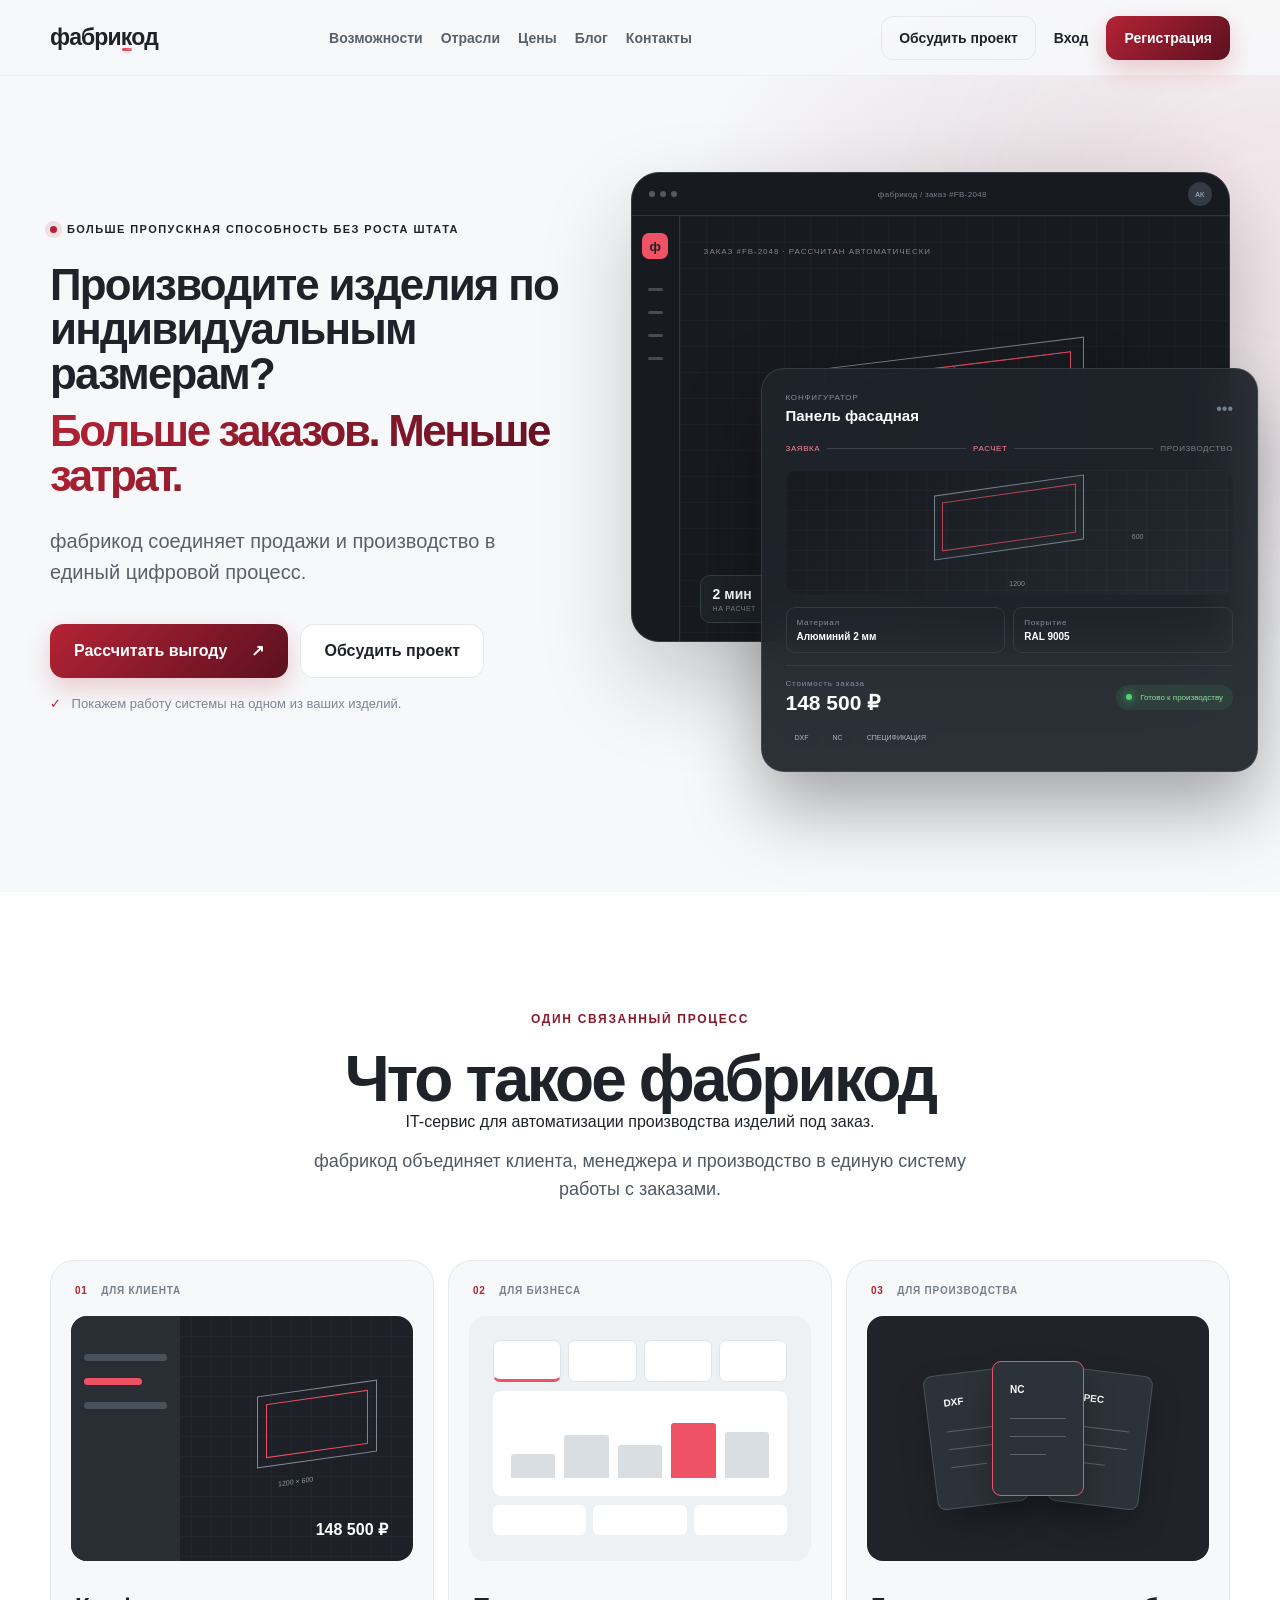
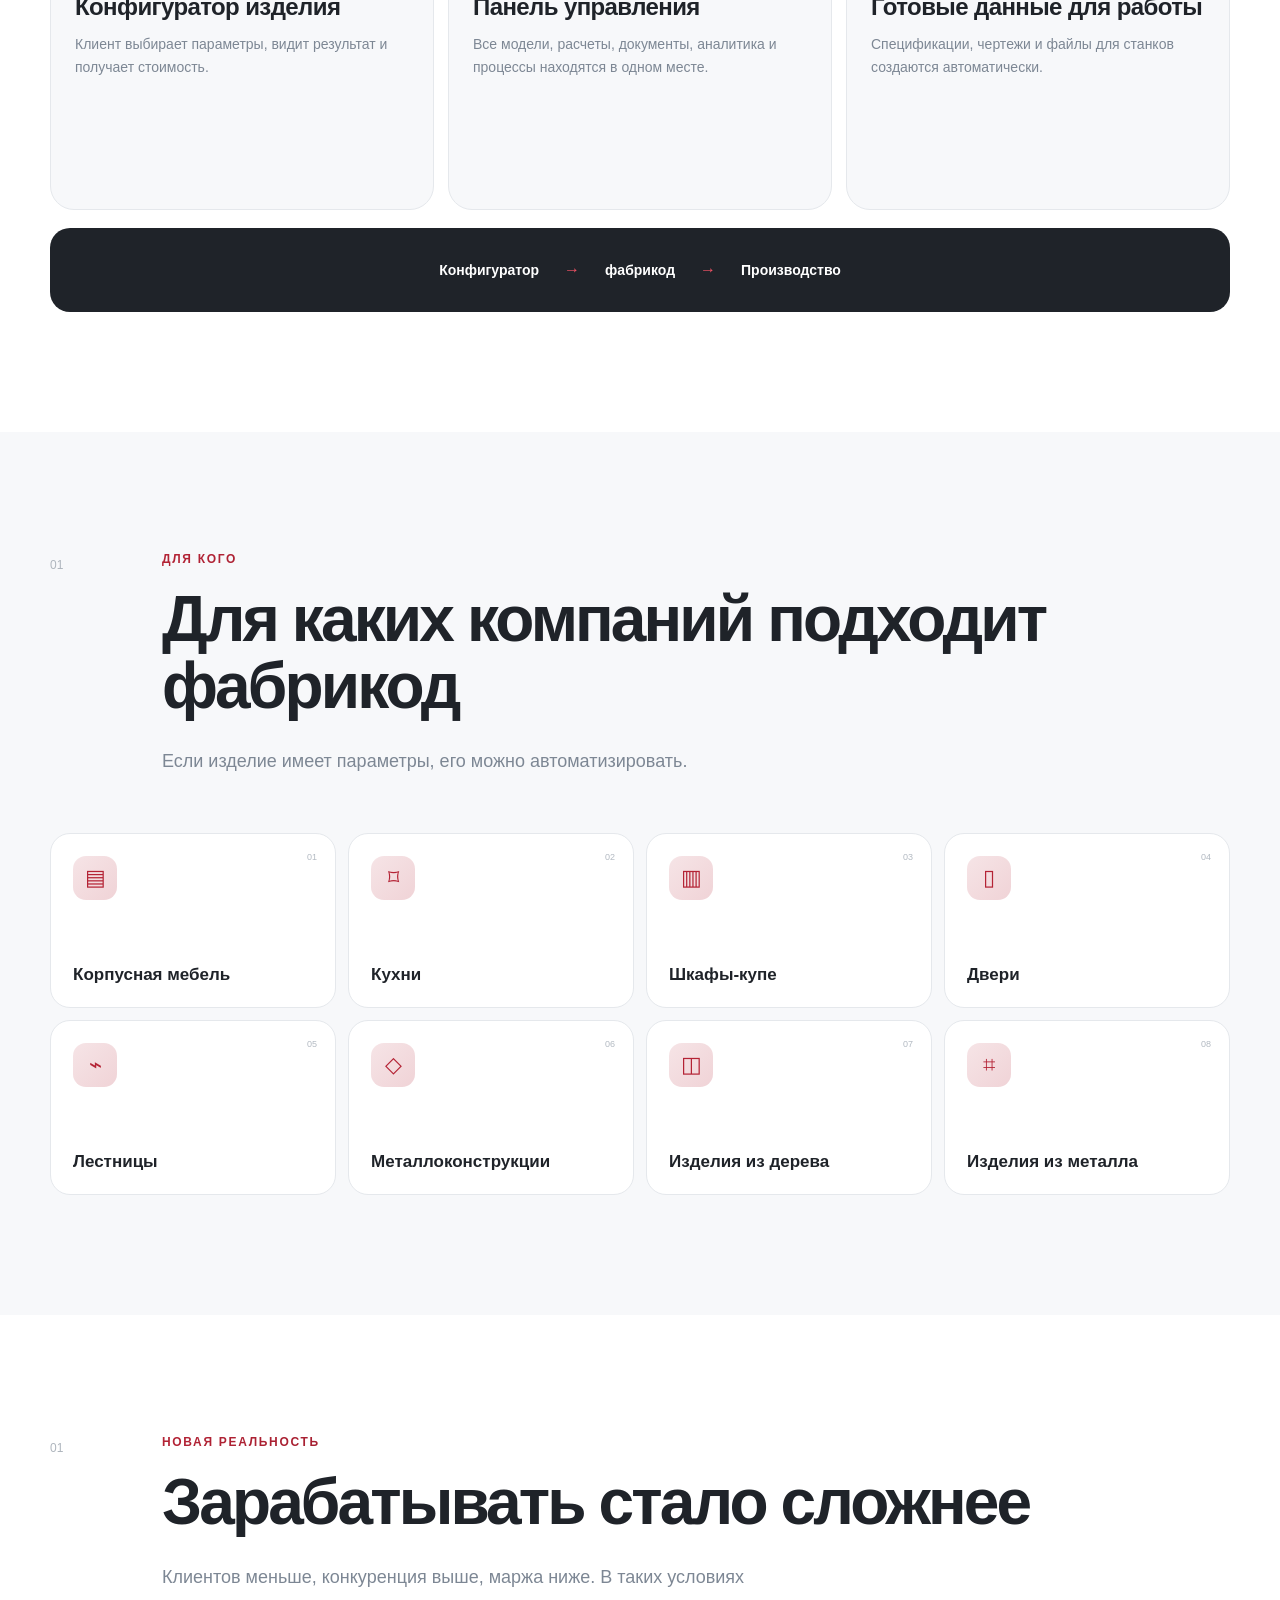
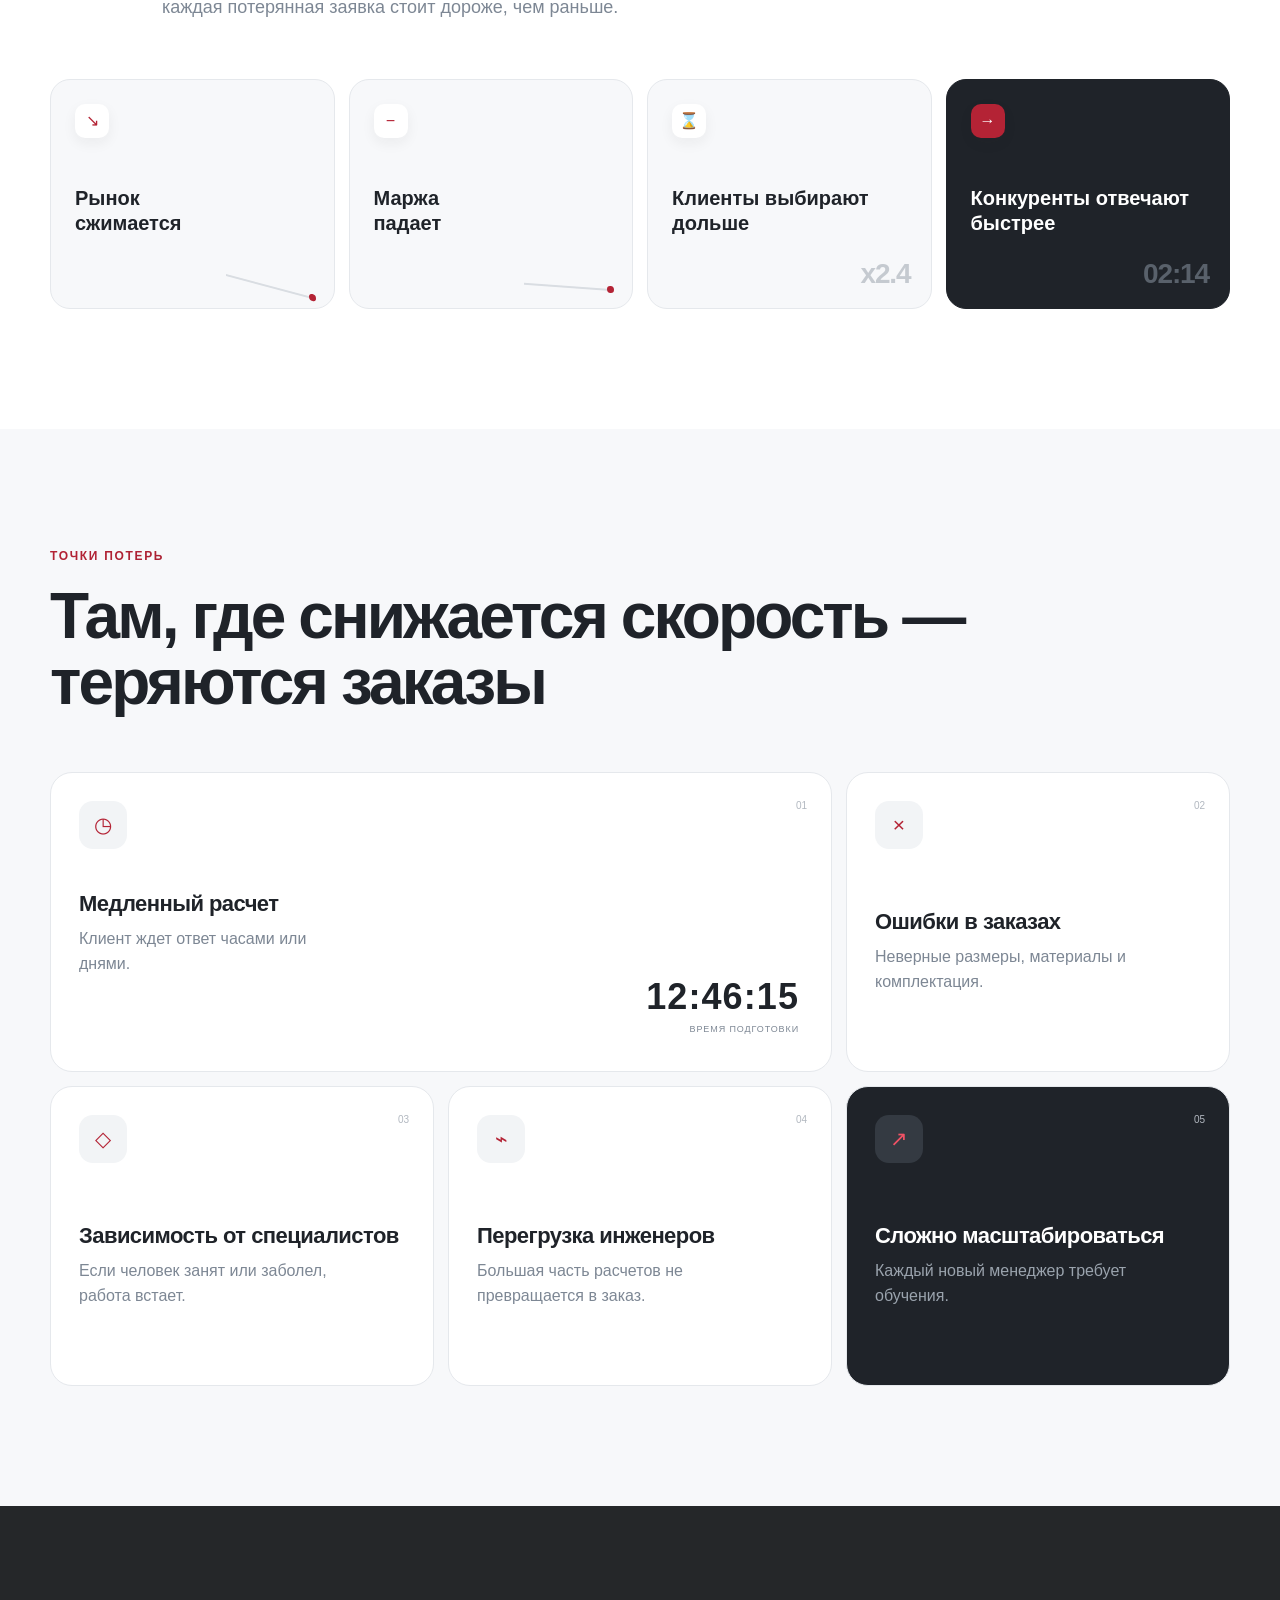
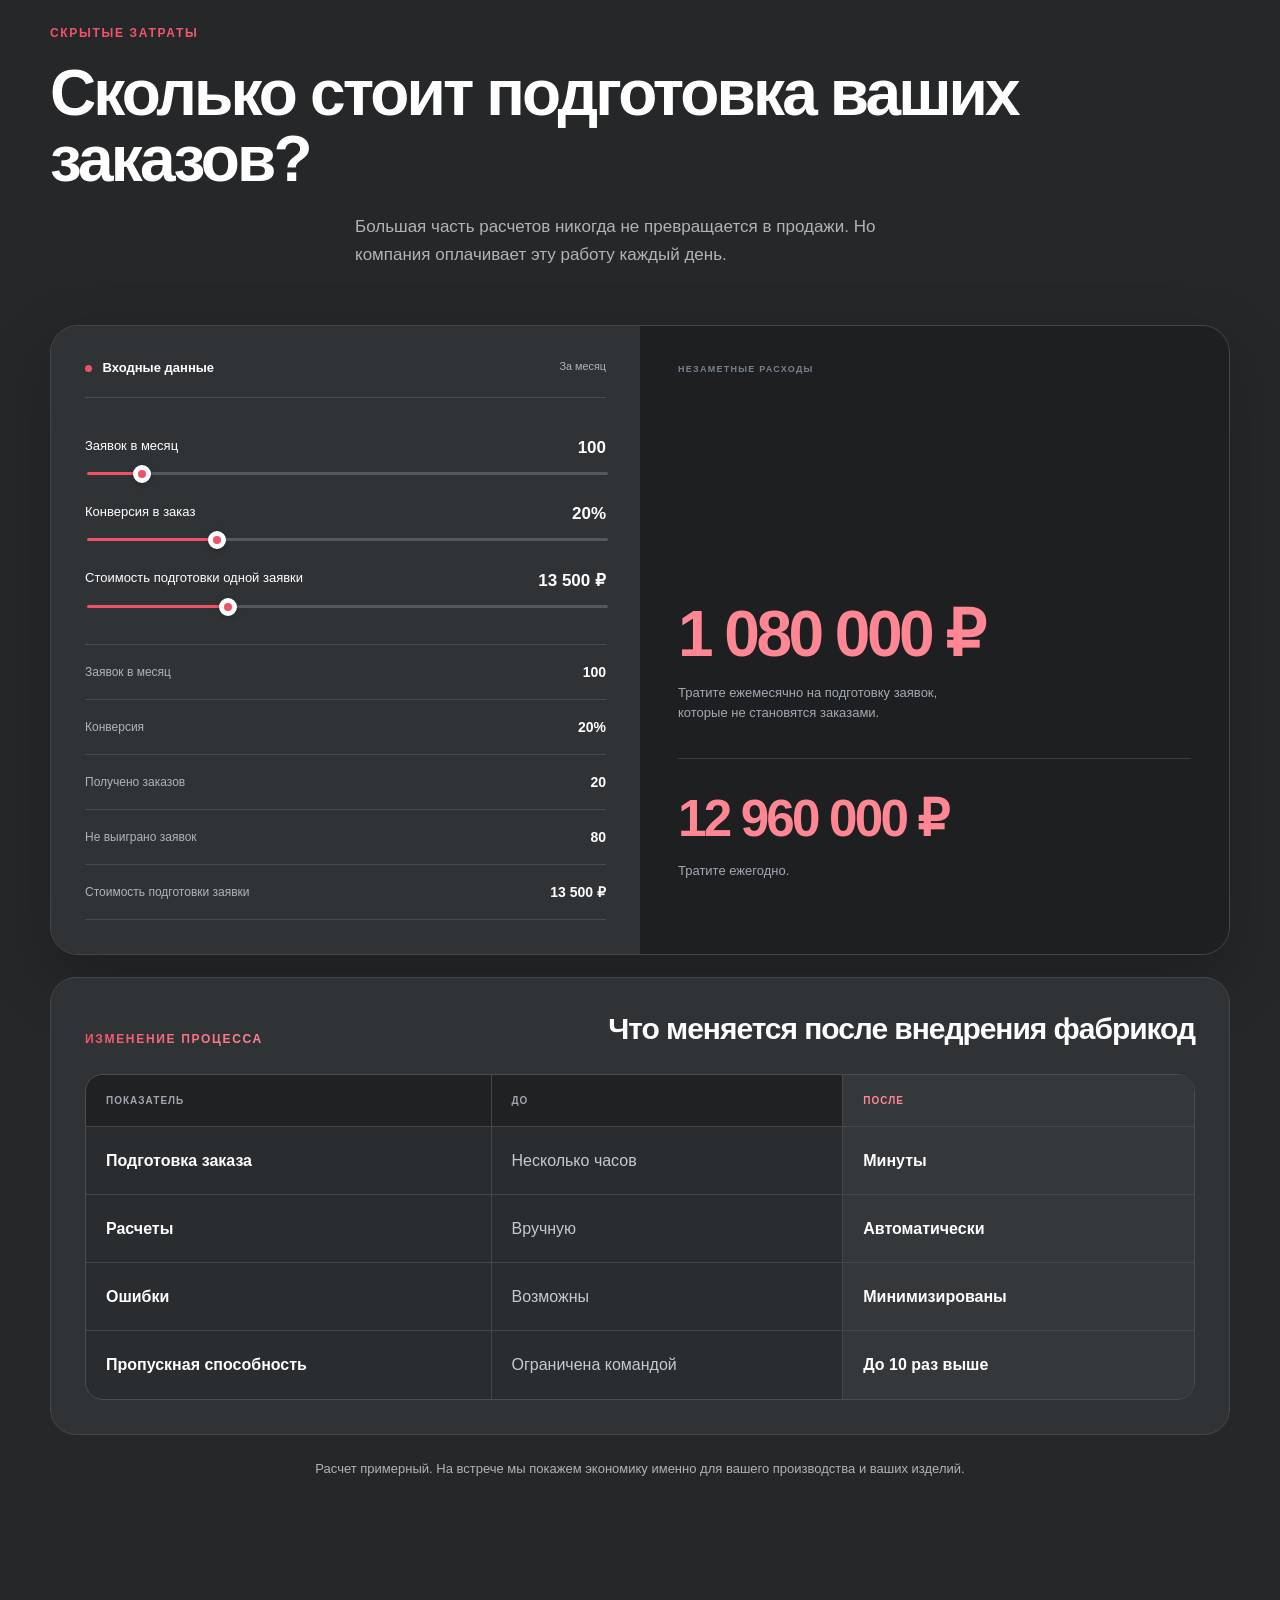
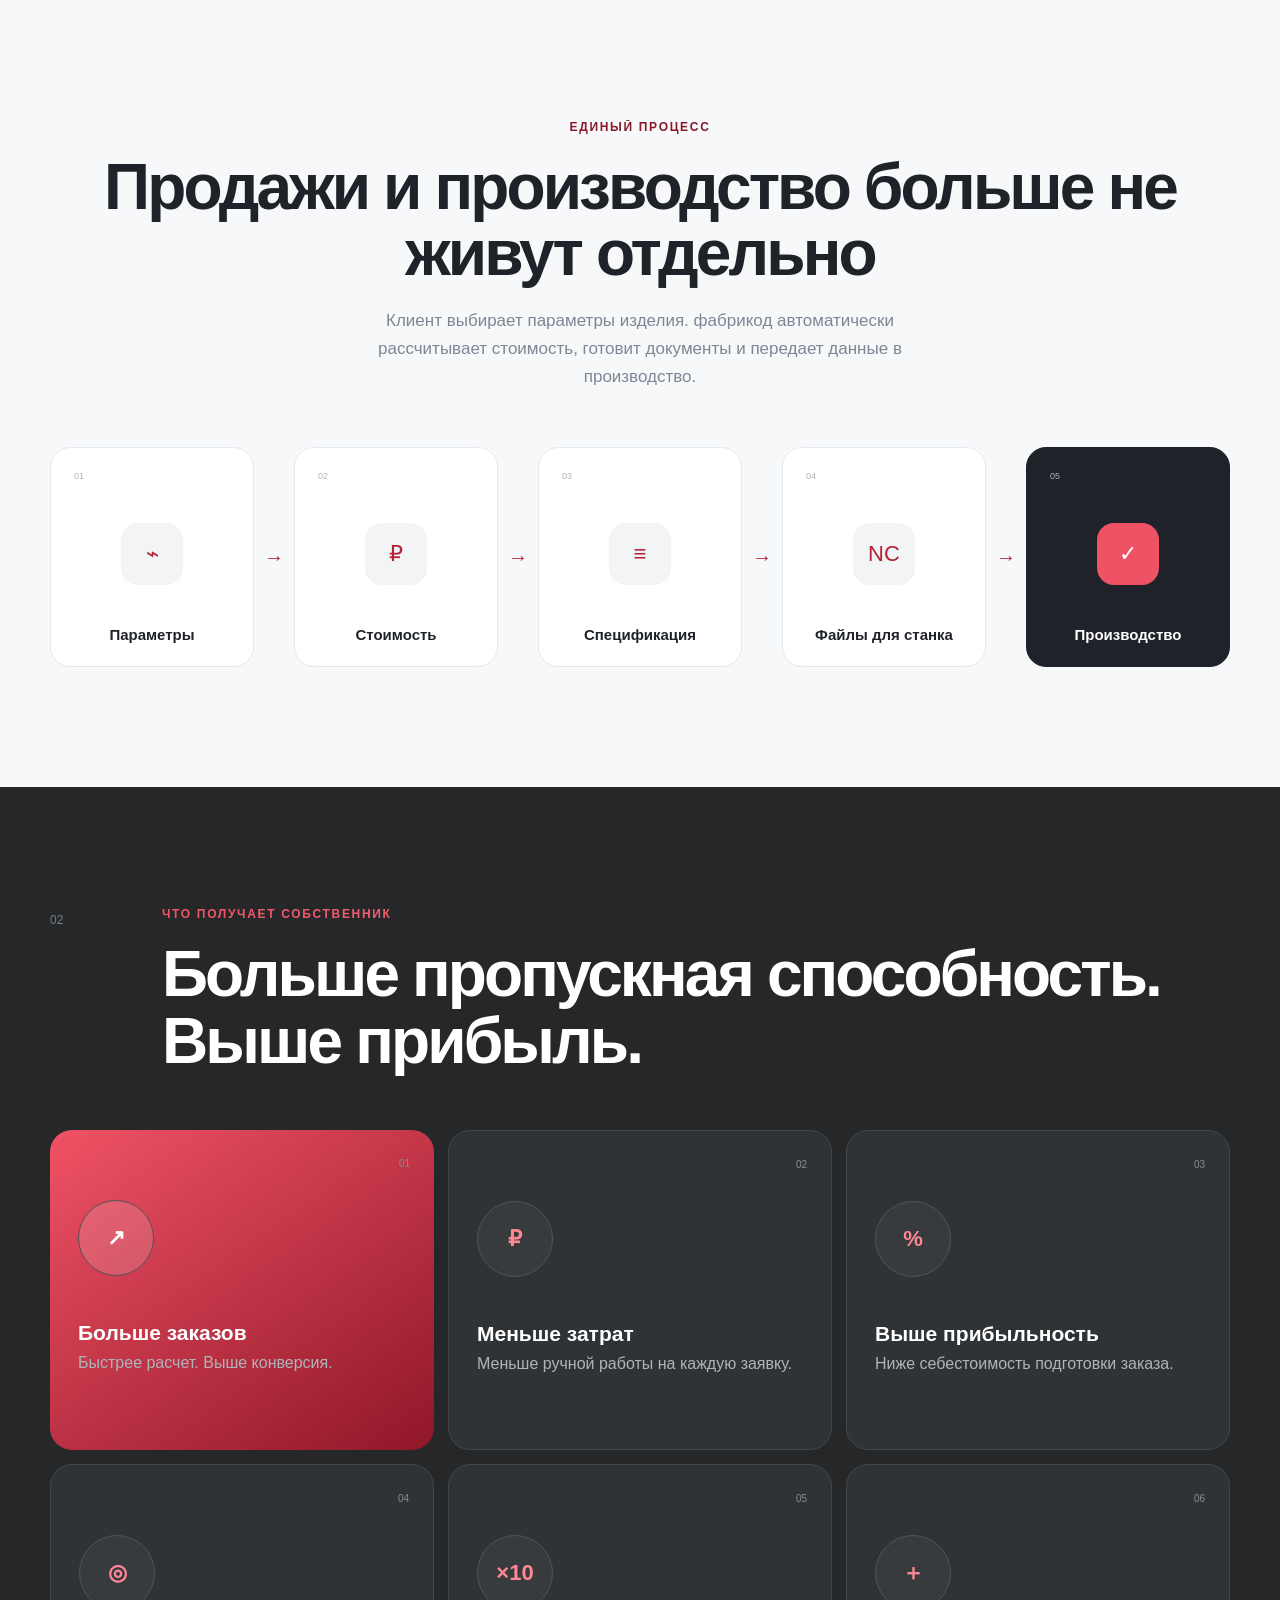
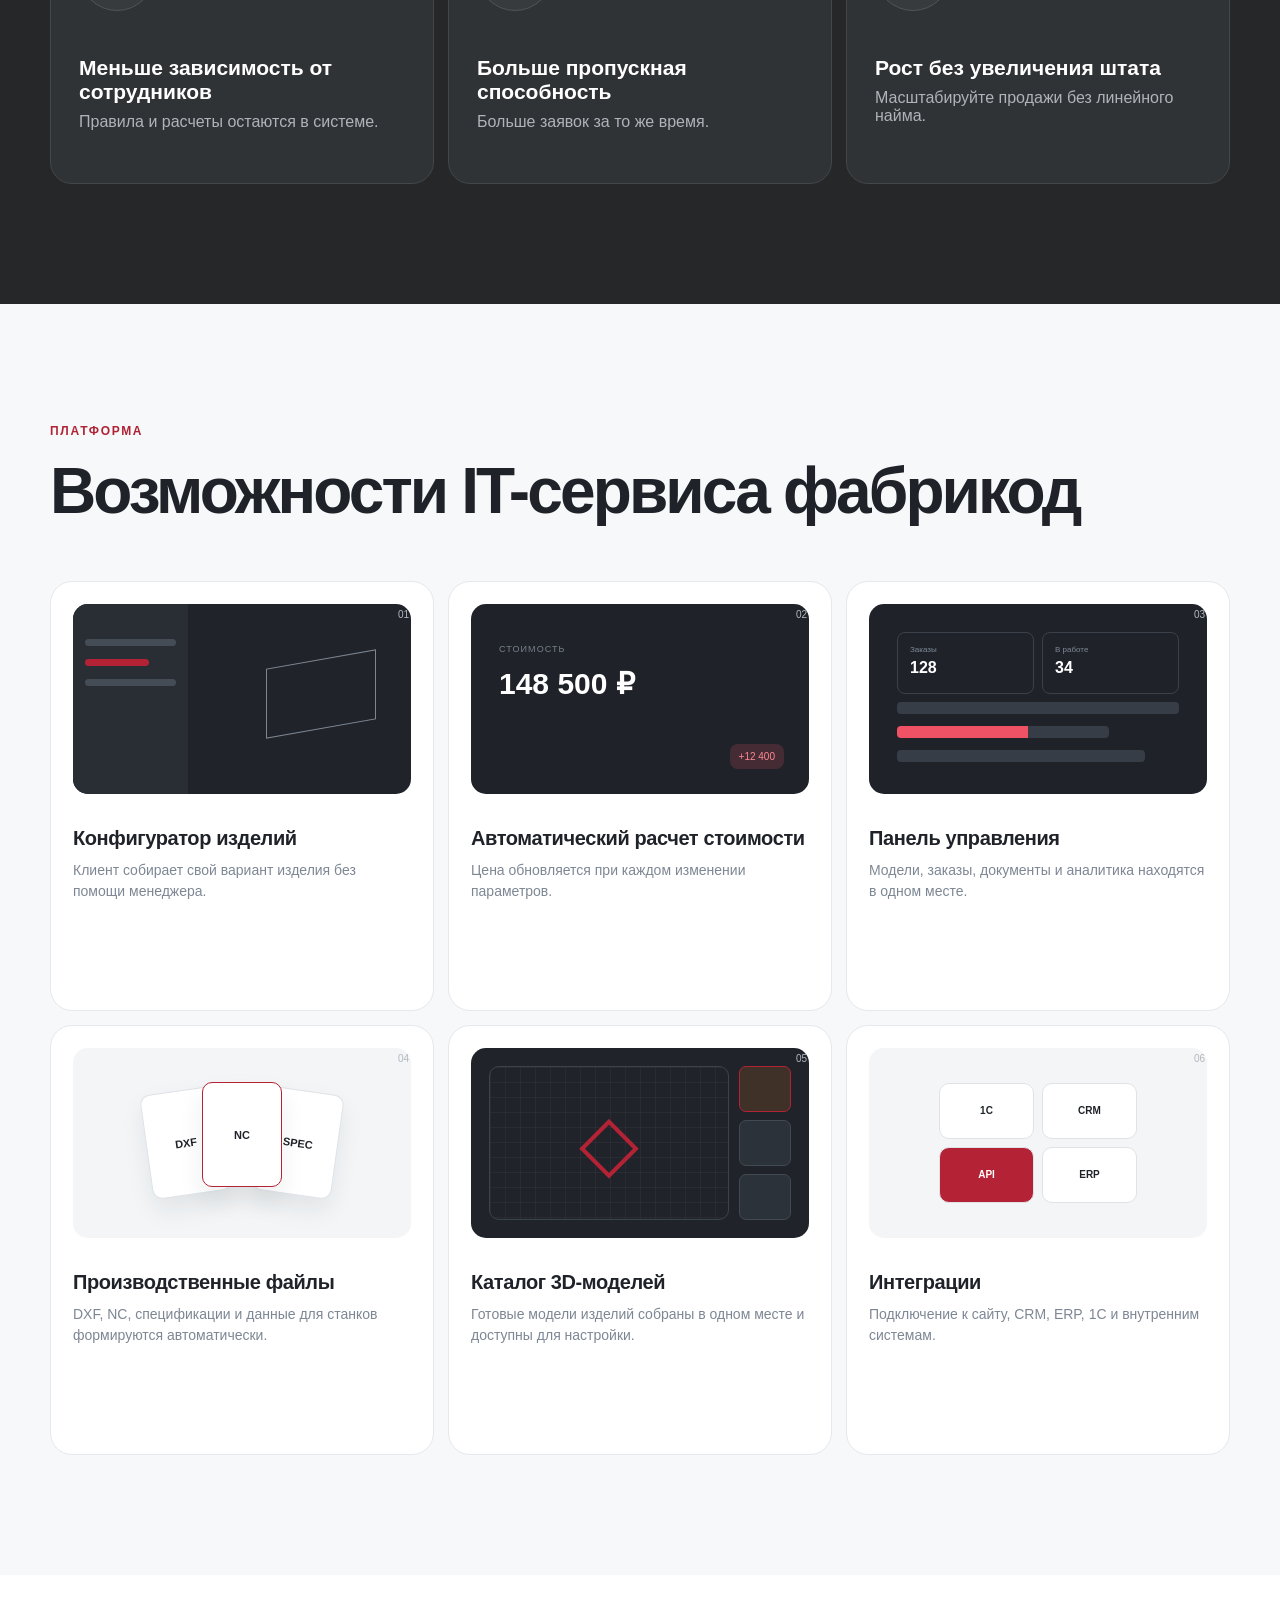
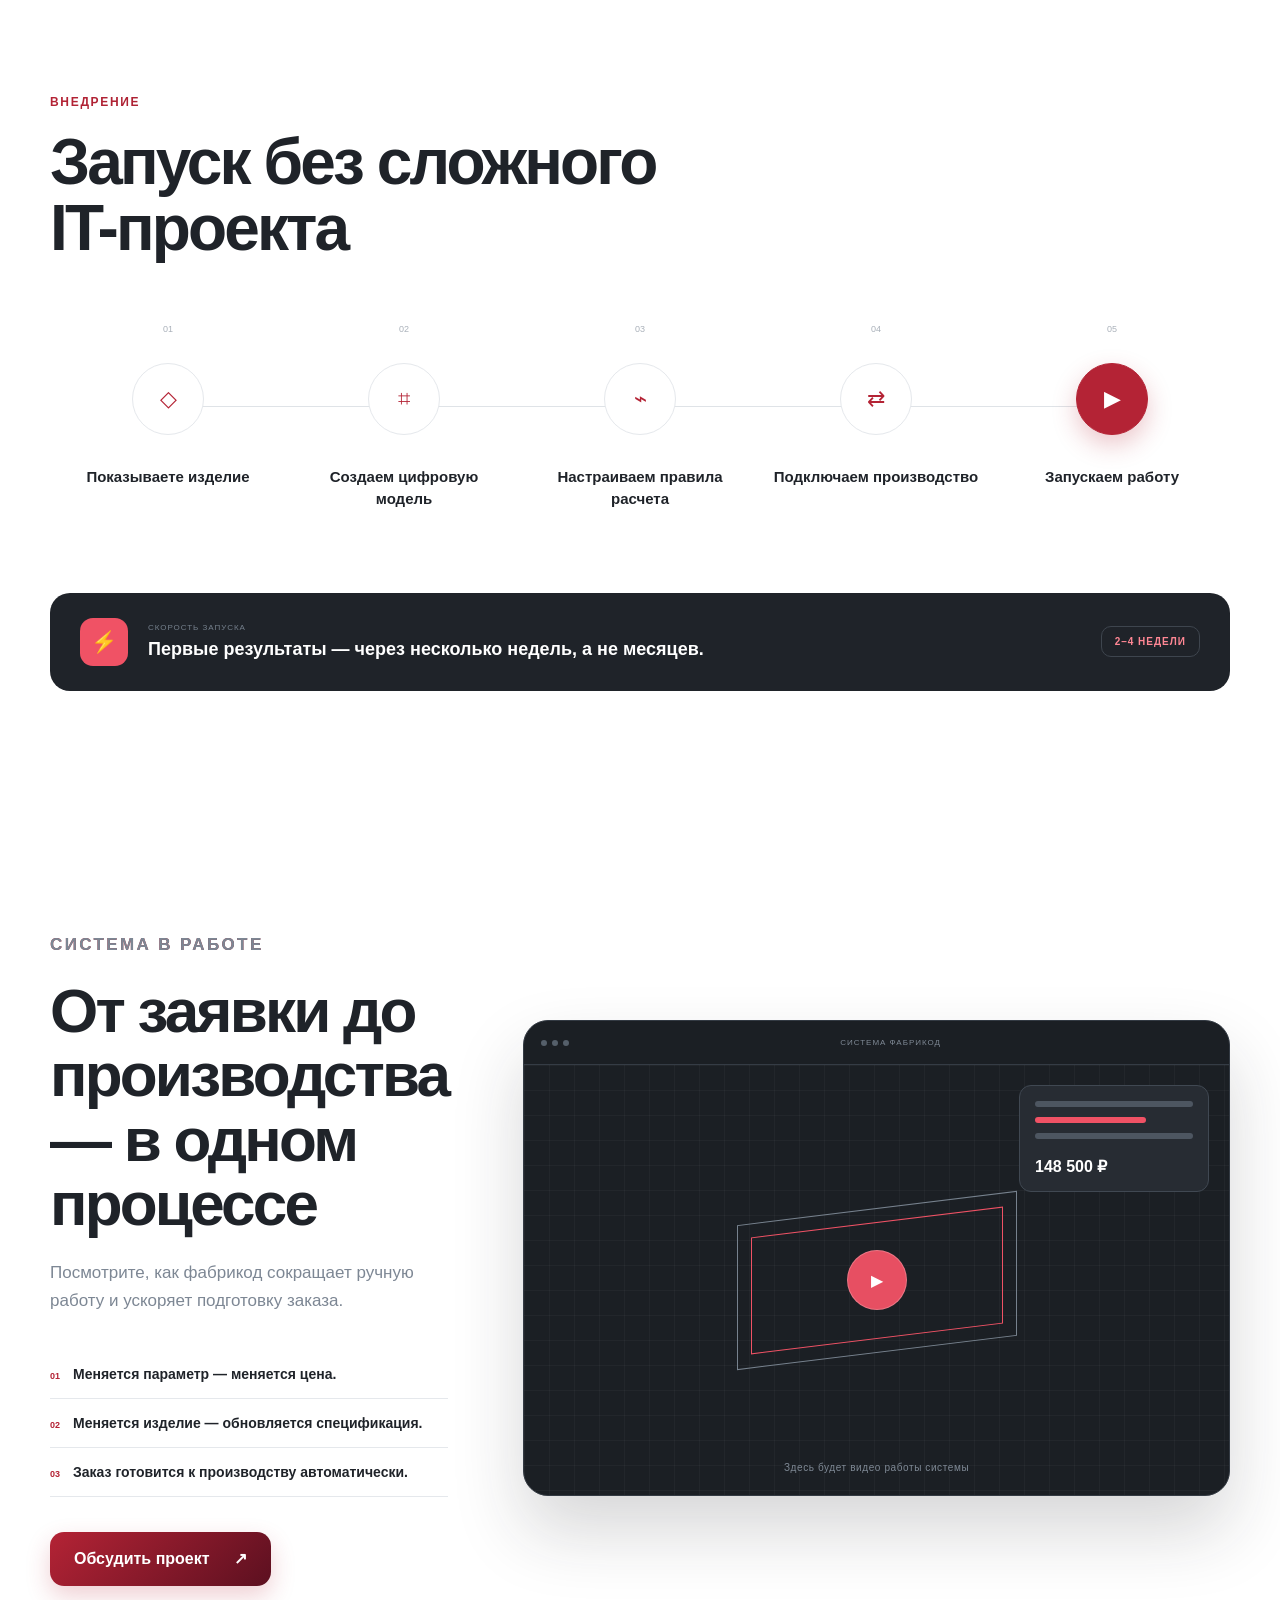
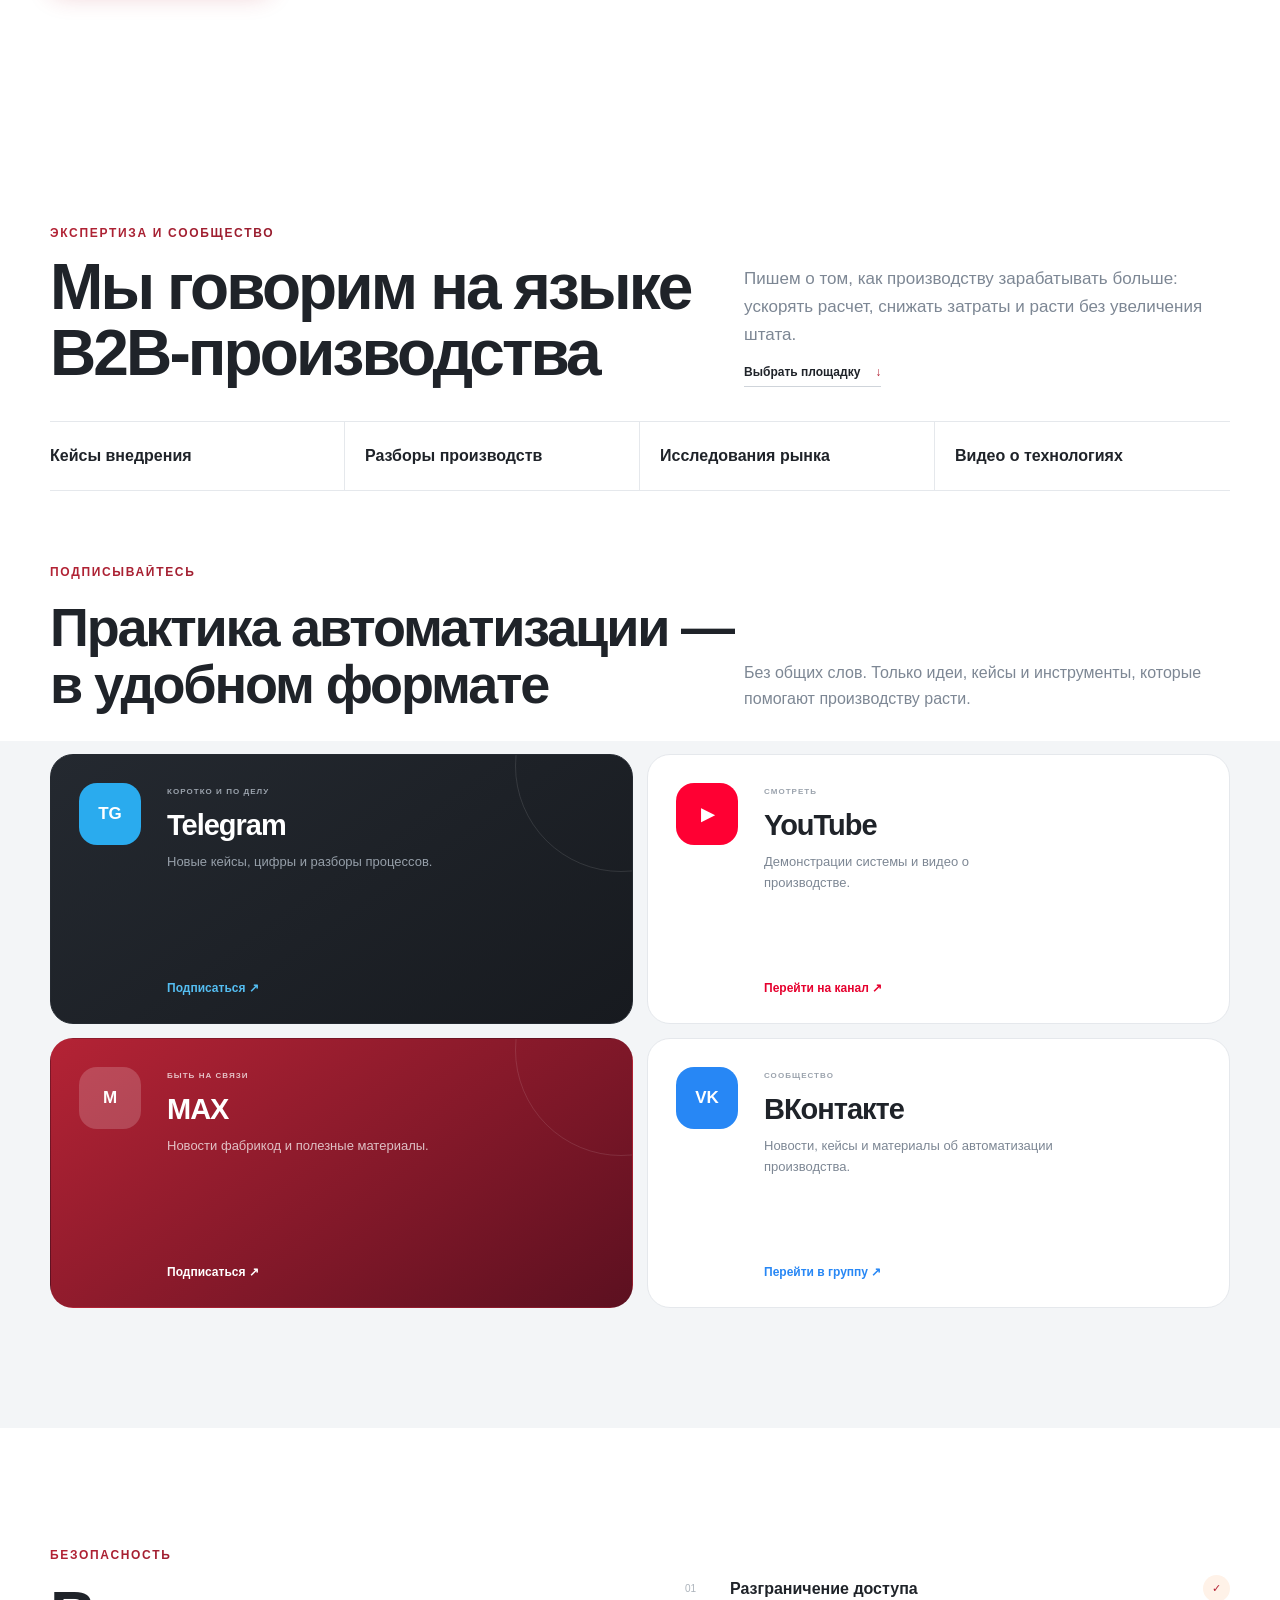
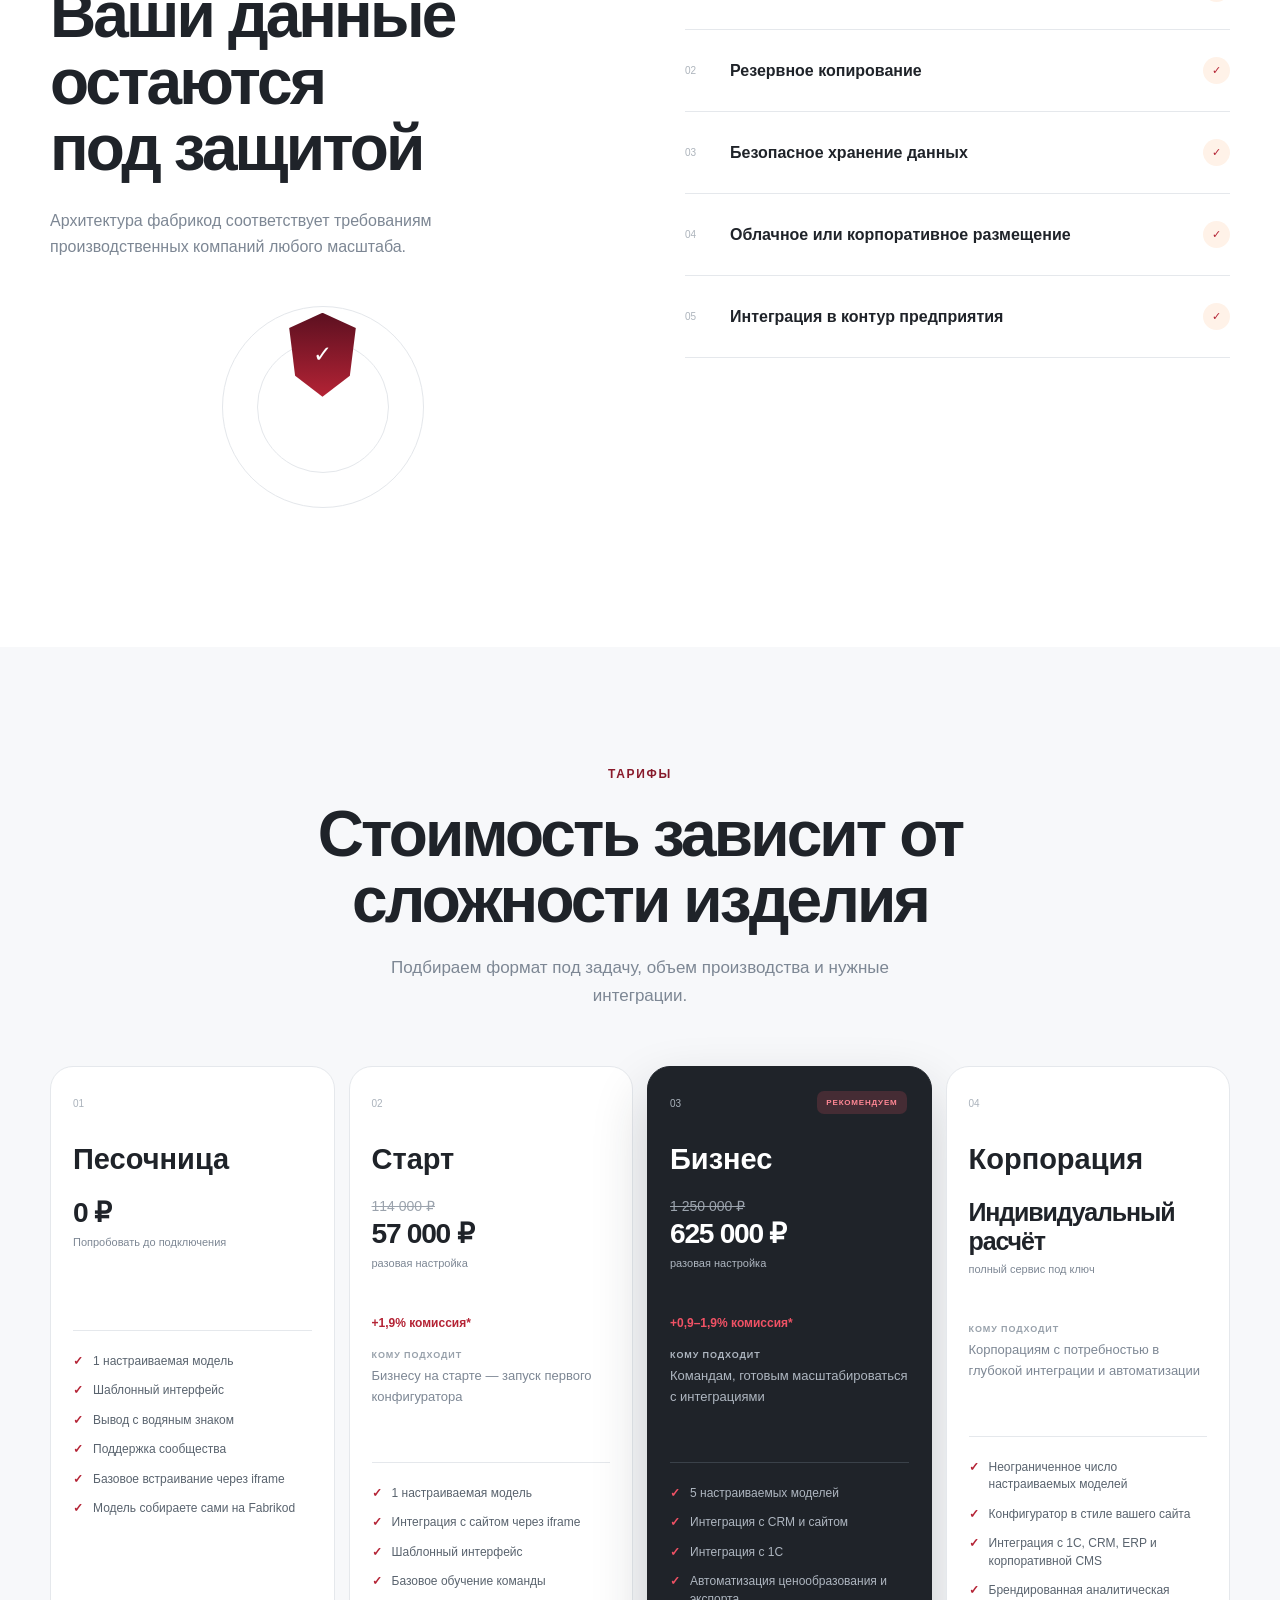
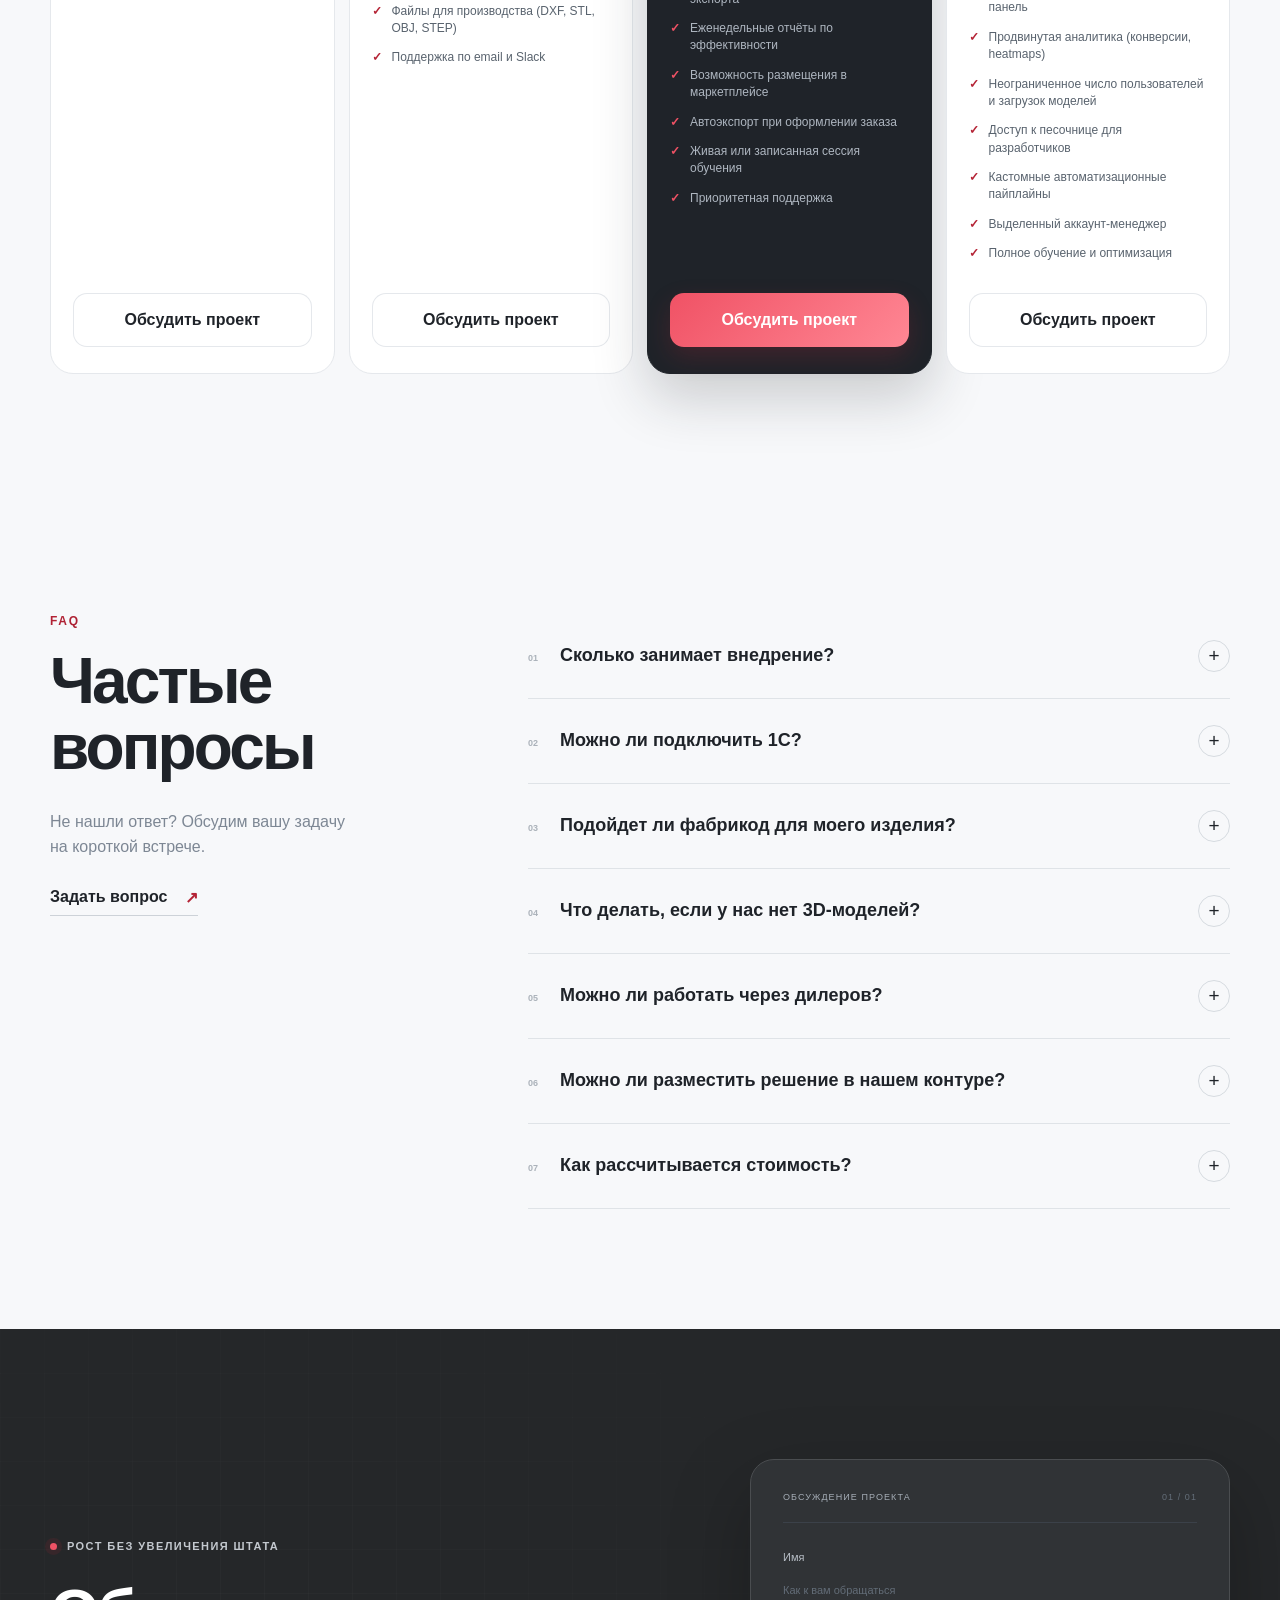
==== commit b31591ad: "Update final CTA headline" ====
--- a/index.html
+++ b/index.html
@@ -285,7 +285,7 @@
     <section class="section final-cta" id="demo">
       <div class="final-cta__grid-bg"></div>
       <div class="container final-cta__grid">
-        <div class="final-cta__copy reveal"><div class="eyebrow eyebrow--light"><span></span> Рост без увеличения штата</div><h2>Обсудим экономику вашего проекта</h2><p>Разберем текущий процесс, оценим затраты и покажем, где фабрикод даст измеримый эффект.</p><div class="demo-points"><span><i>01</i>Посчитаем затраты</span><span><i>02</i>Оценим выгоду</span><span><i>03</i>Составим план</span></div></div>
+        <div class="final-cta__copy reveal"><div class="eyebrow eyebrow--light"><span></span> Рост без увеличения штата</div><h2>Обсудим экономику вашего производства</h2><p>Разберем текущий процесс, оценим затраты и покажем, где фабрикод даст измеримый эффект.</p><div class="demo-points"><span><i>01</i>Посчитаем затраты</span><span><i>02</i>Оценим выгоду</span><span><i>03</i>Составим план</span></div></div>
         <form class="demo-form reveal" id="demo-form">
           <div class="form-head"><span>ОБСУЖДЕНИЕ ПРОЕКТА</span><i>01 / 01</i></div>
           <label>Имя<input type="text" name="name" placeholder="Как к вам обращаться" required></label>
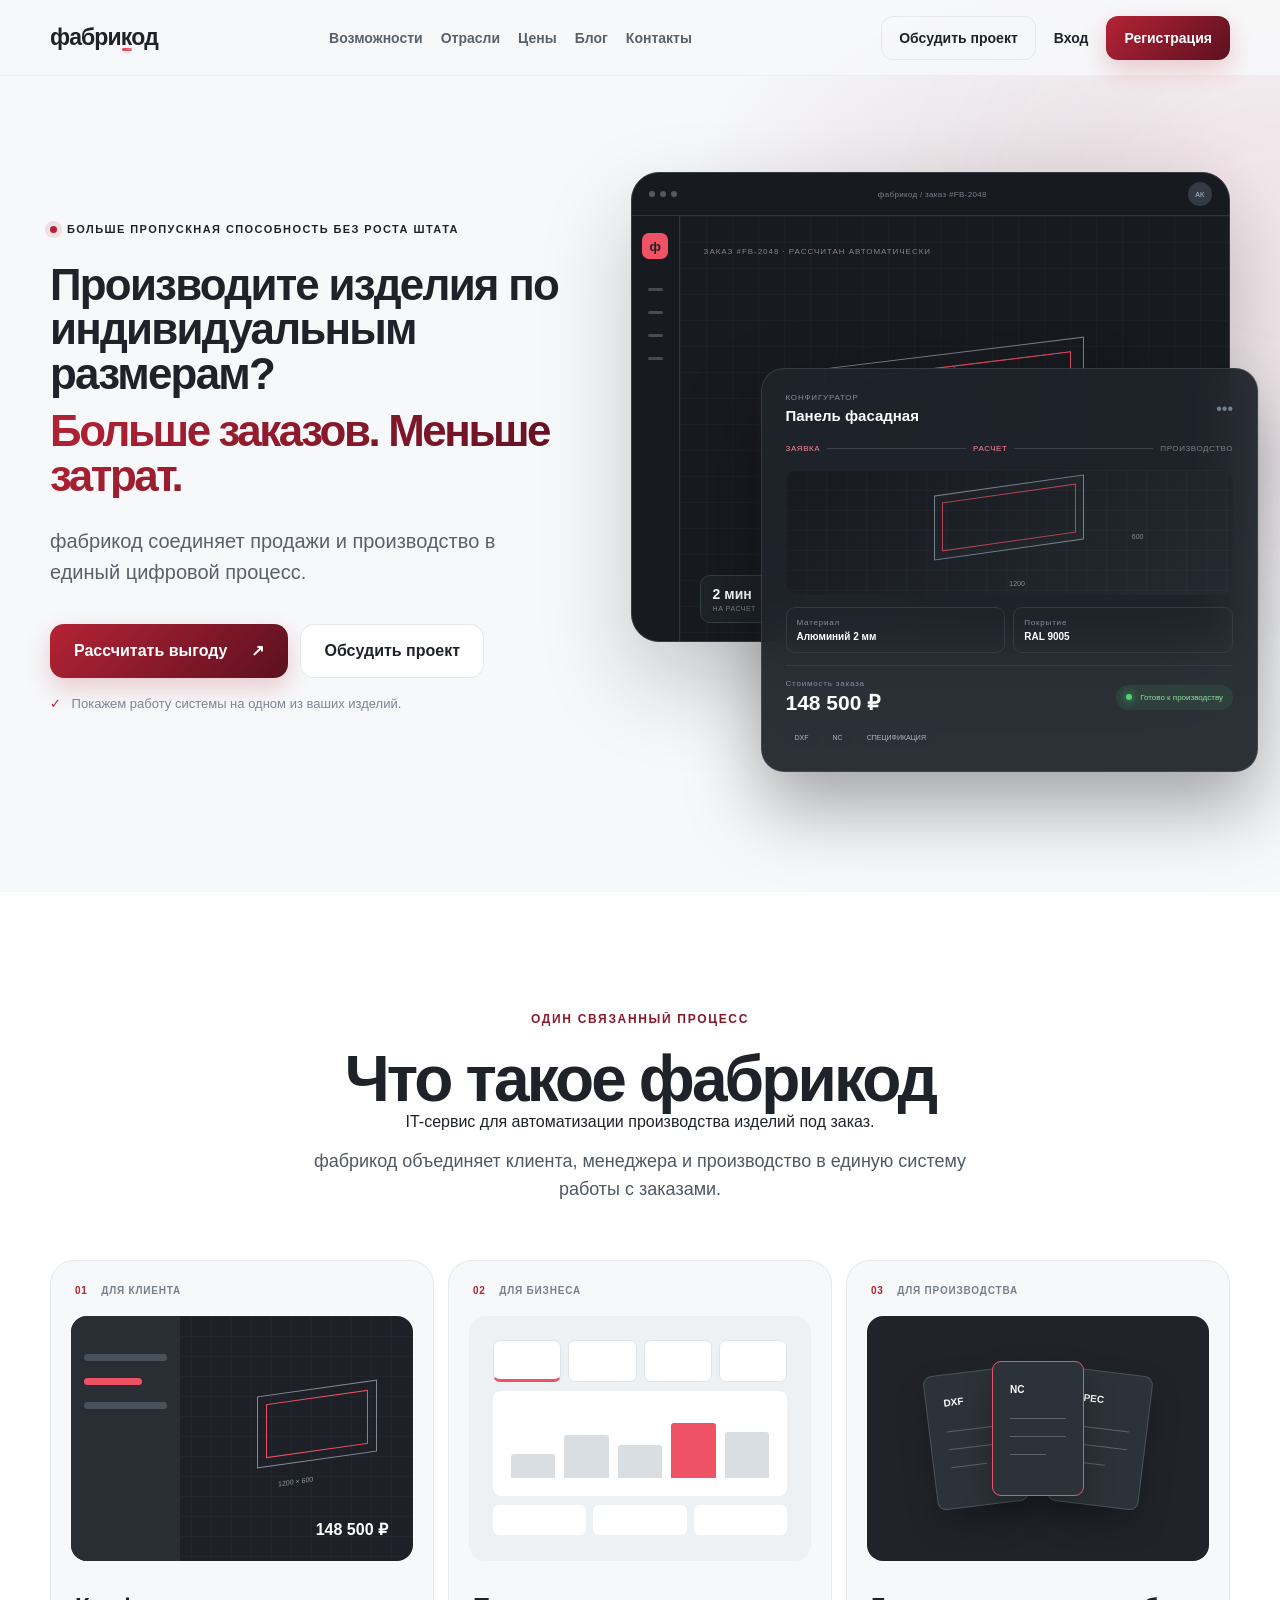
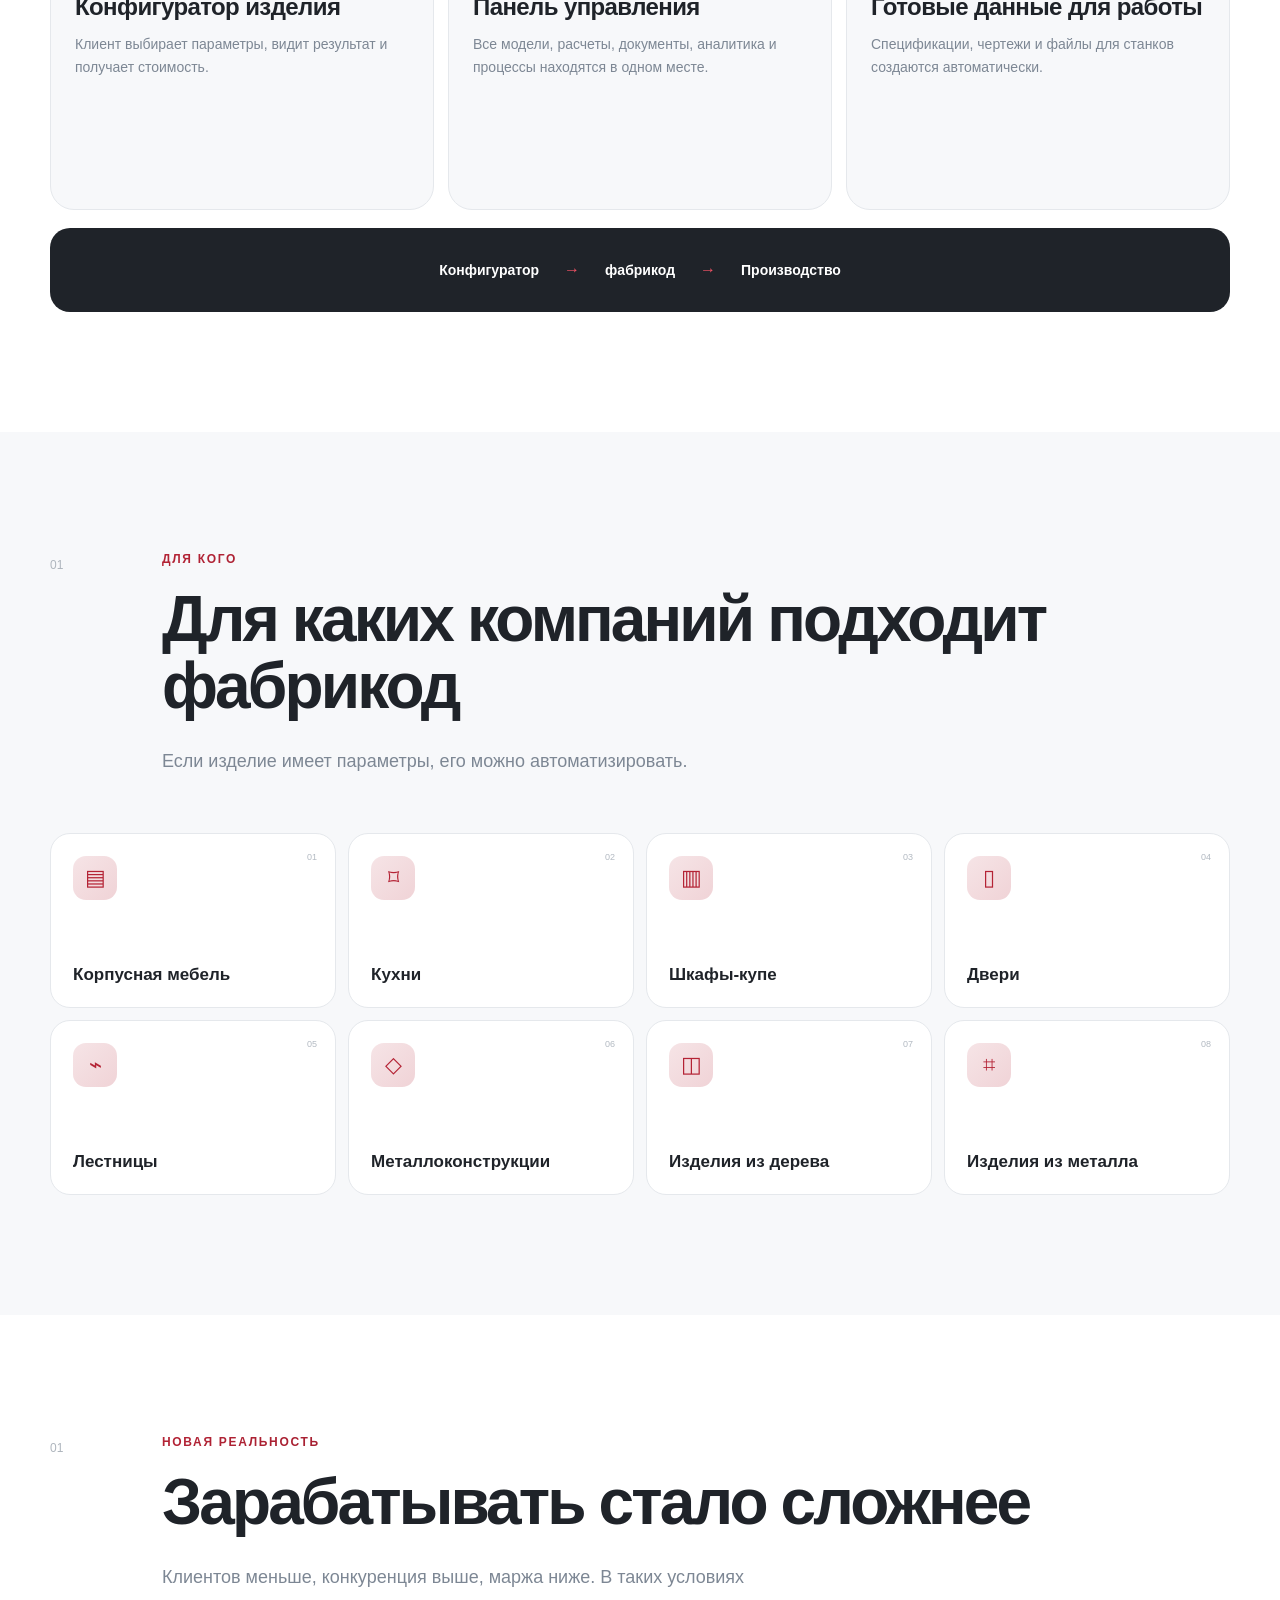
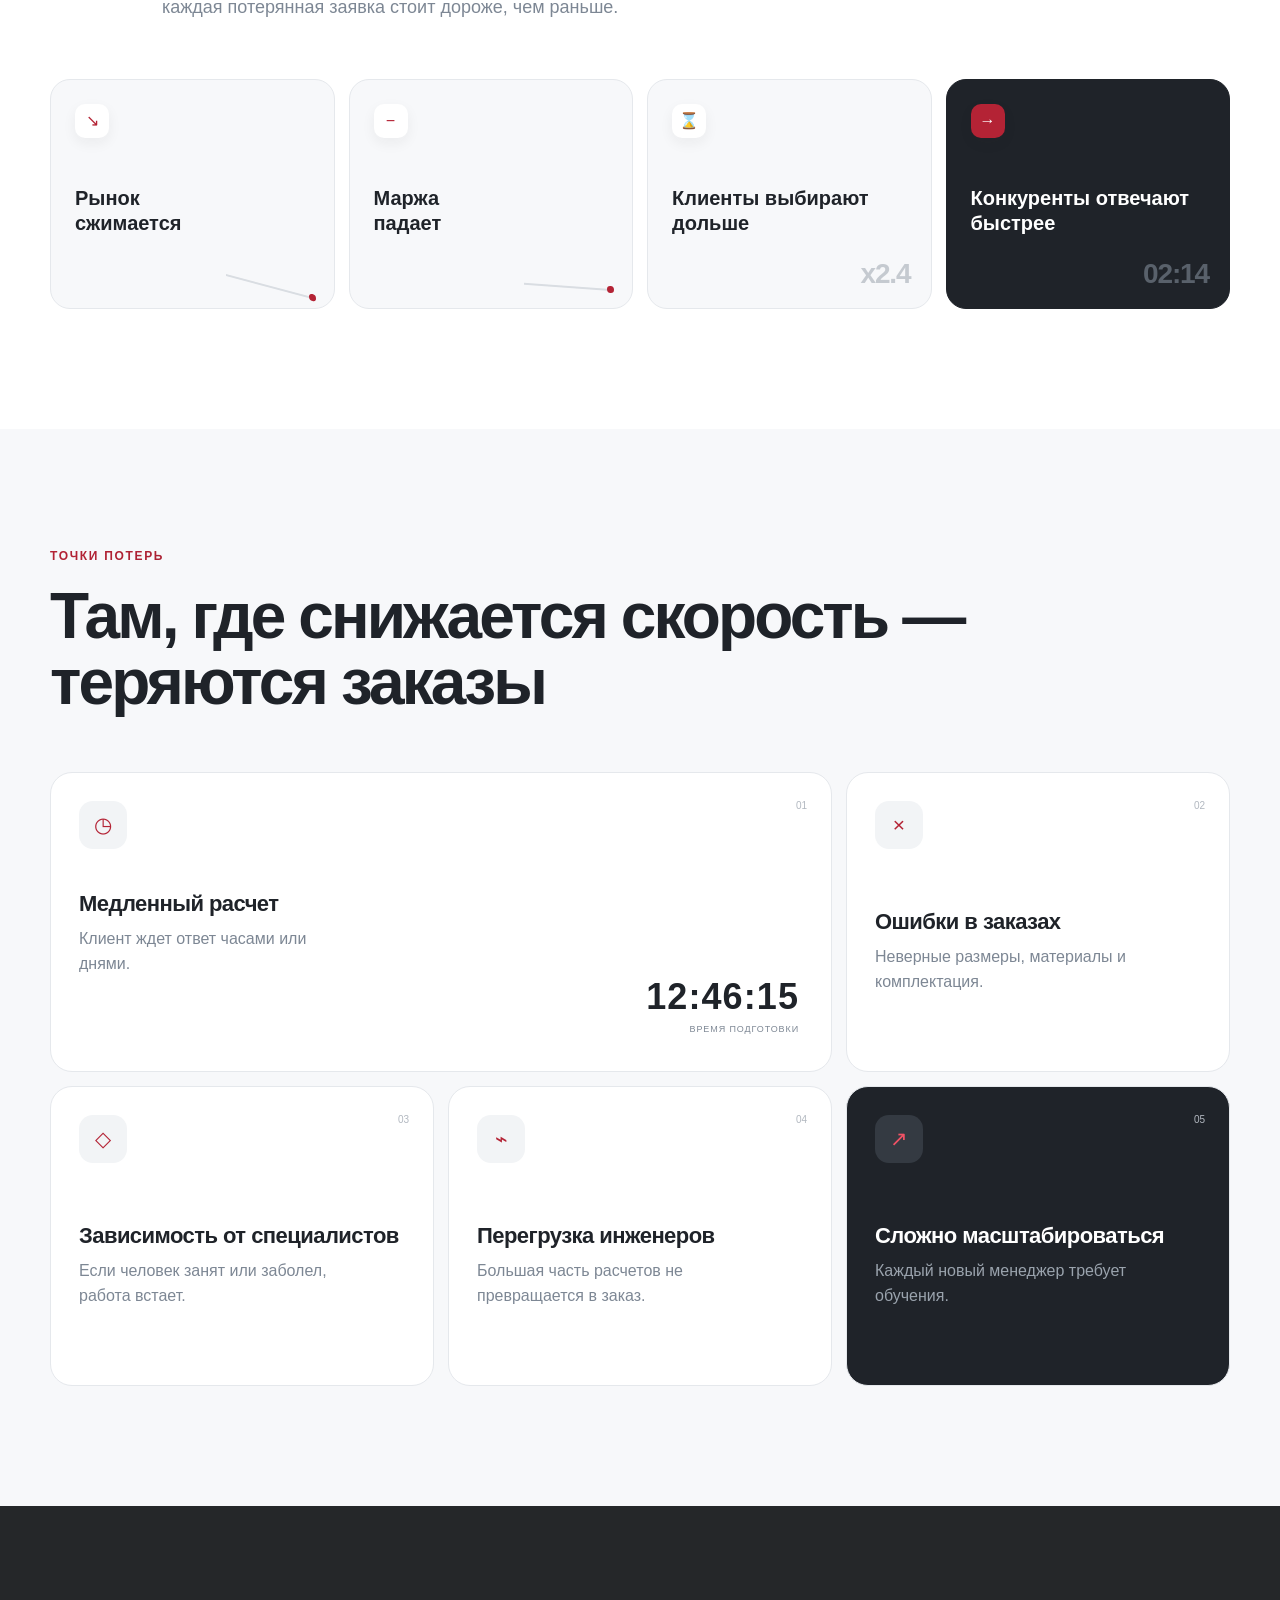
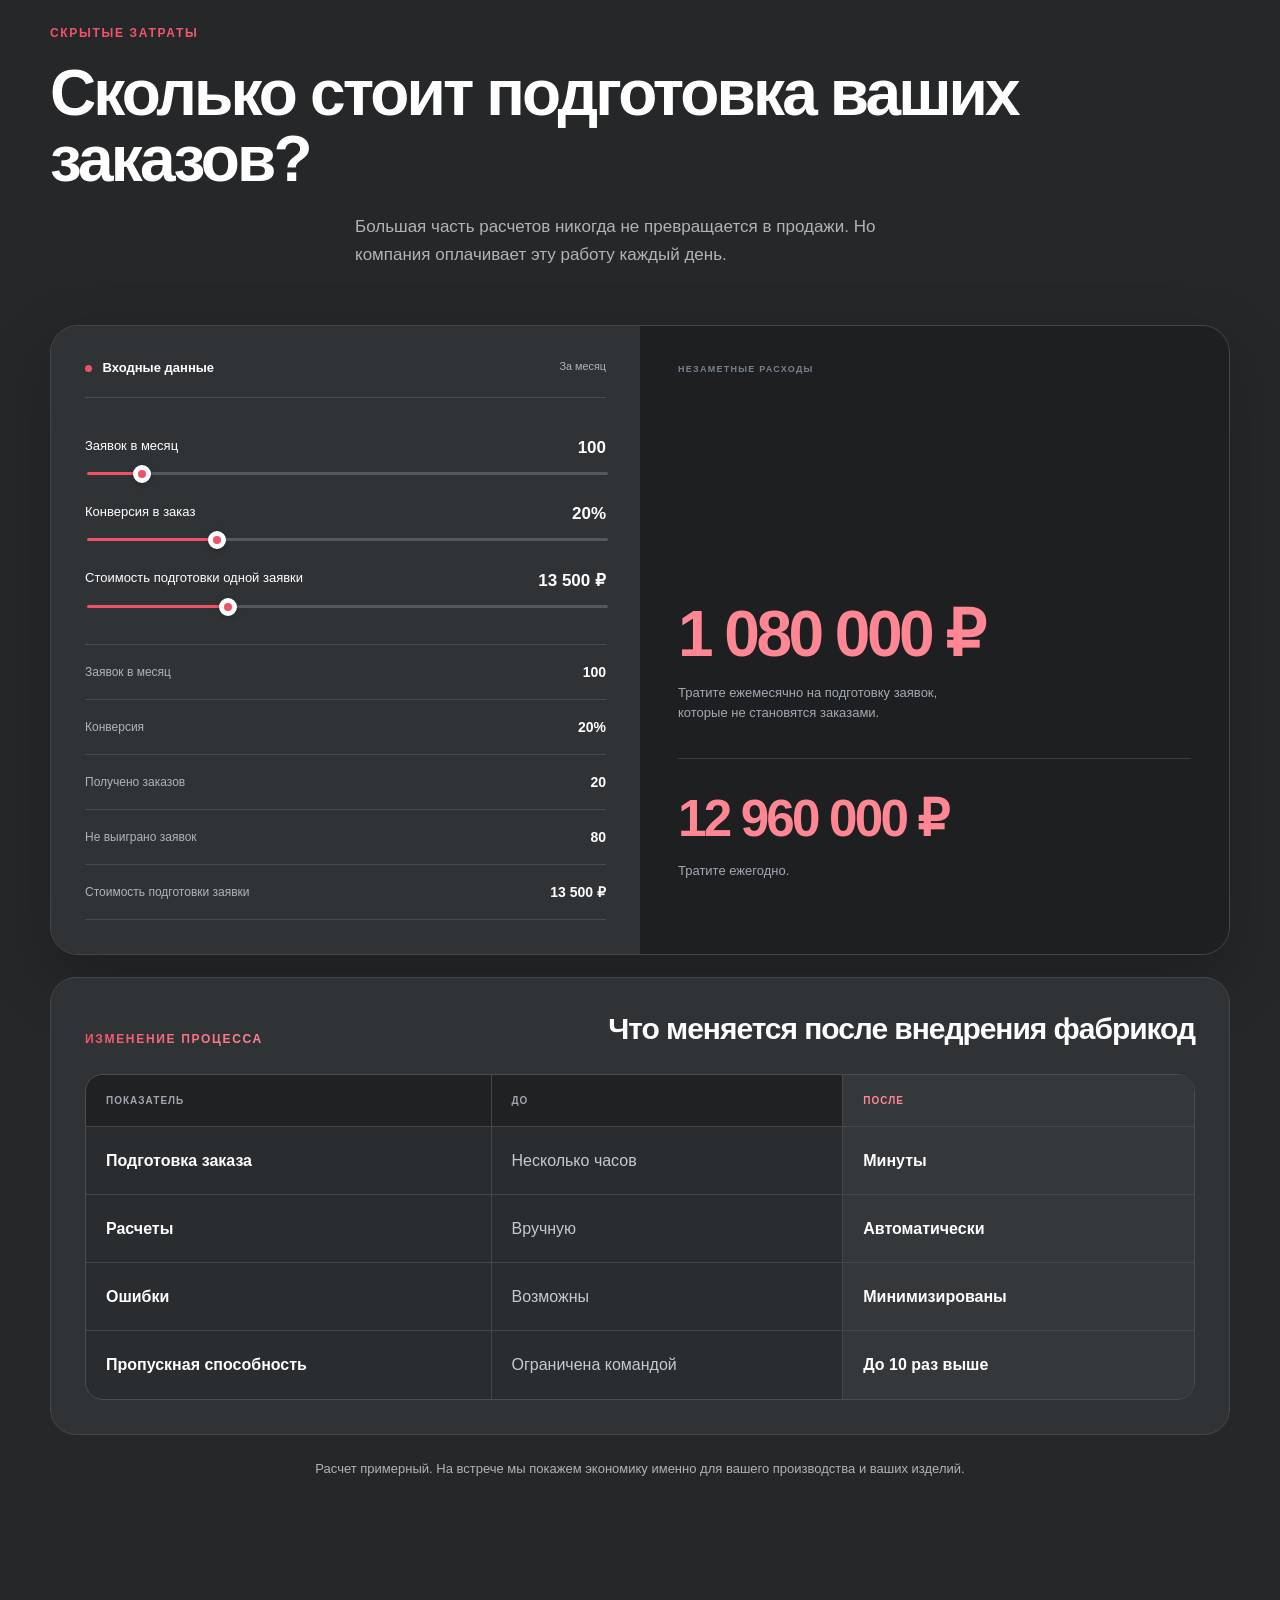
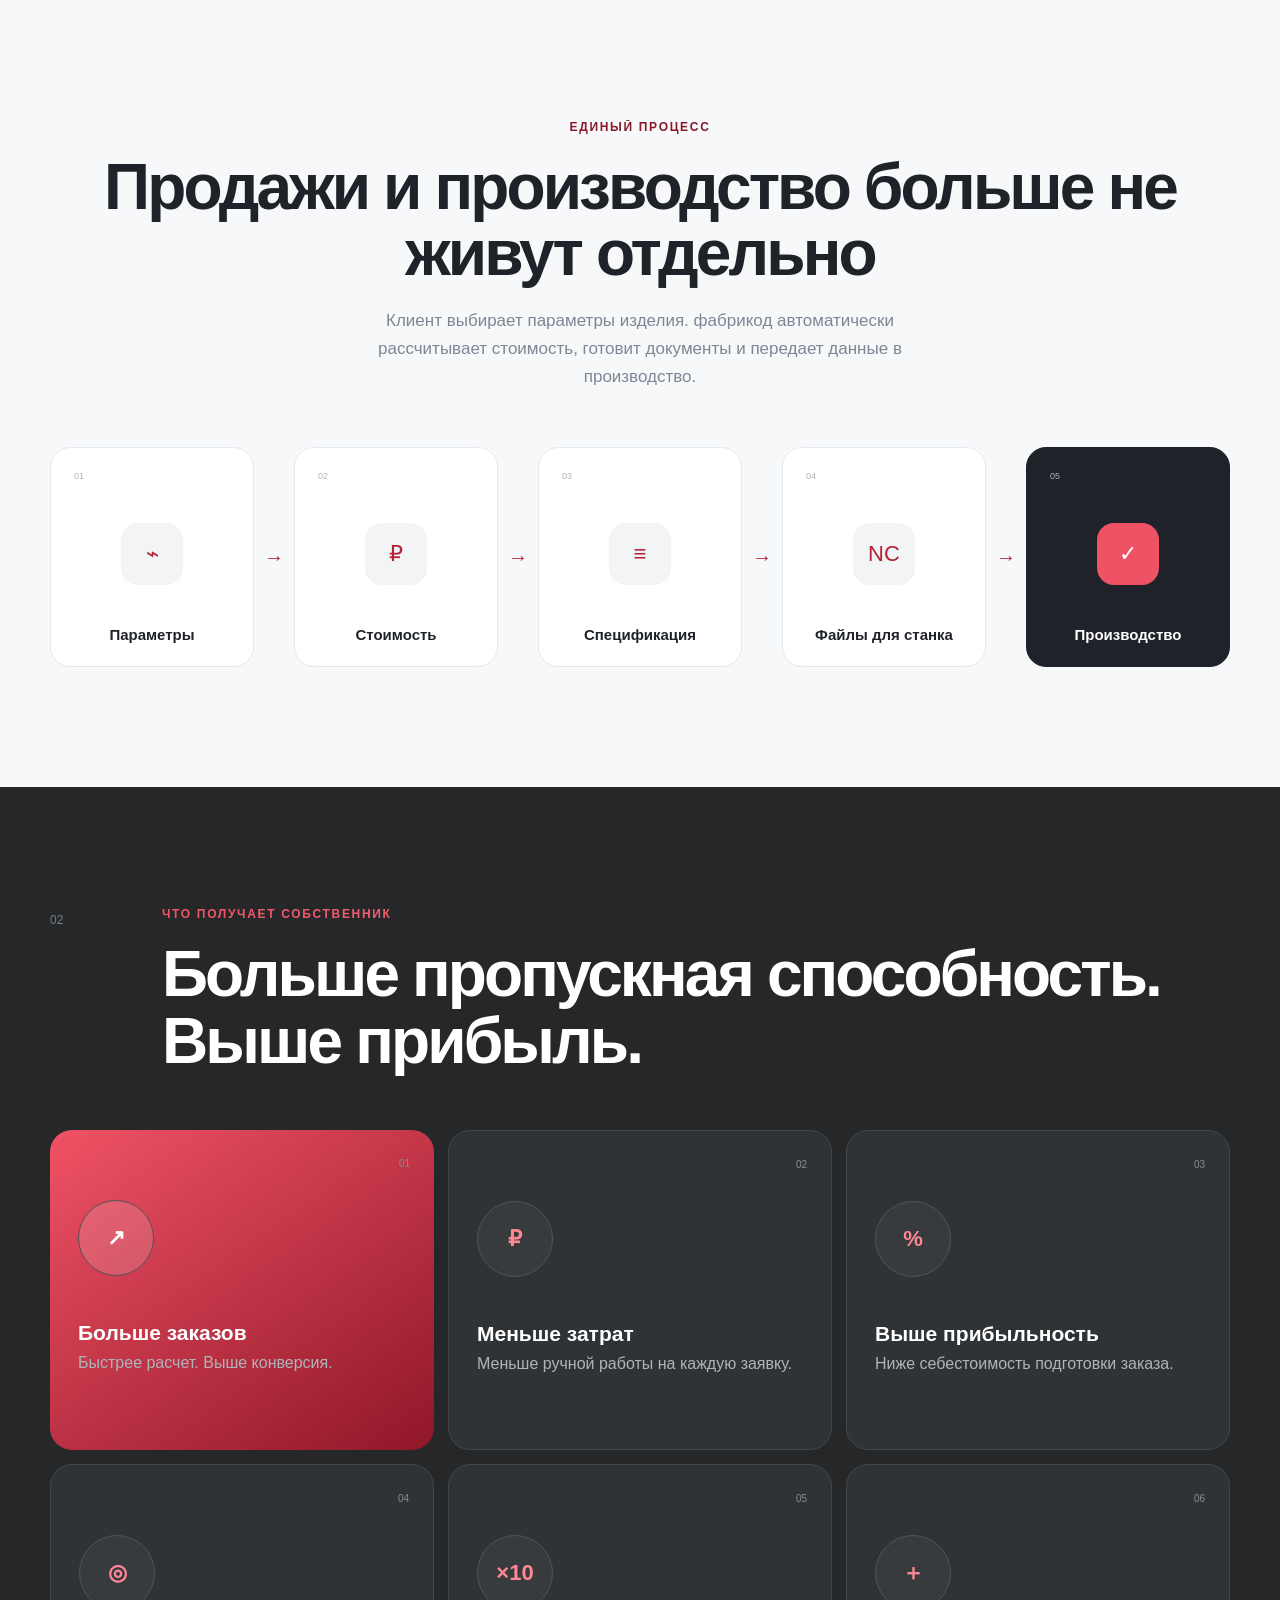
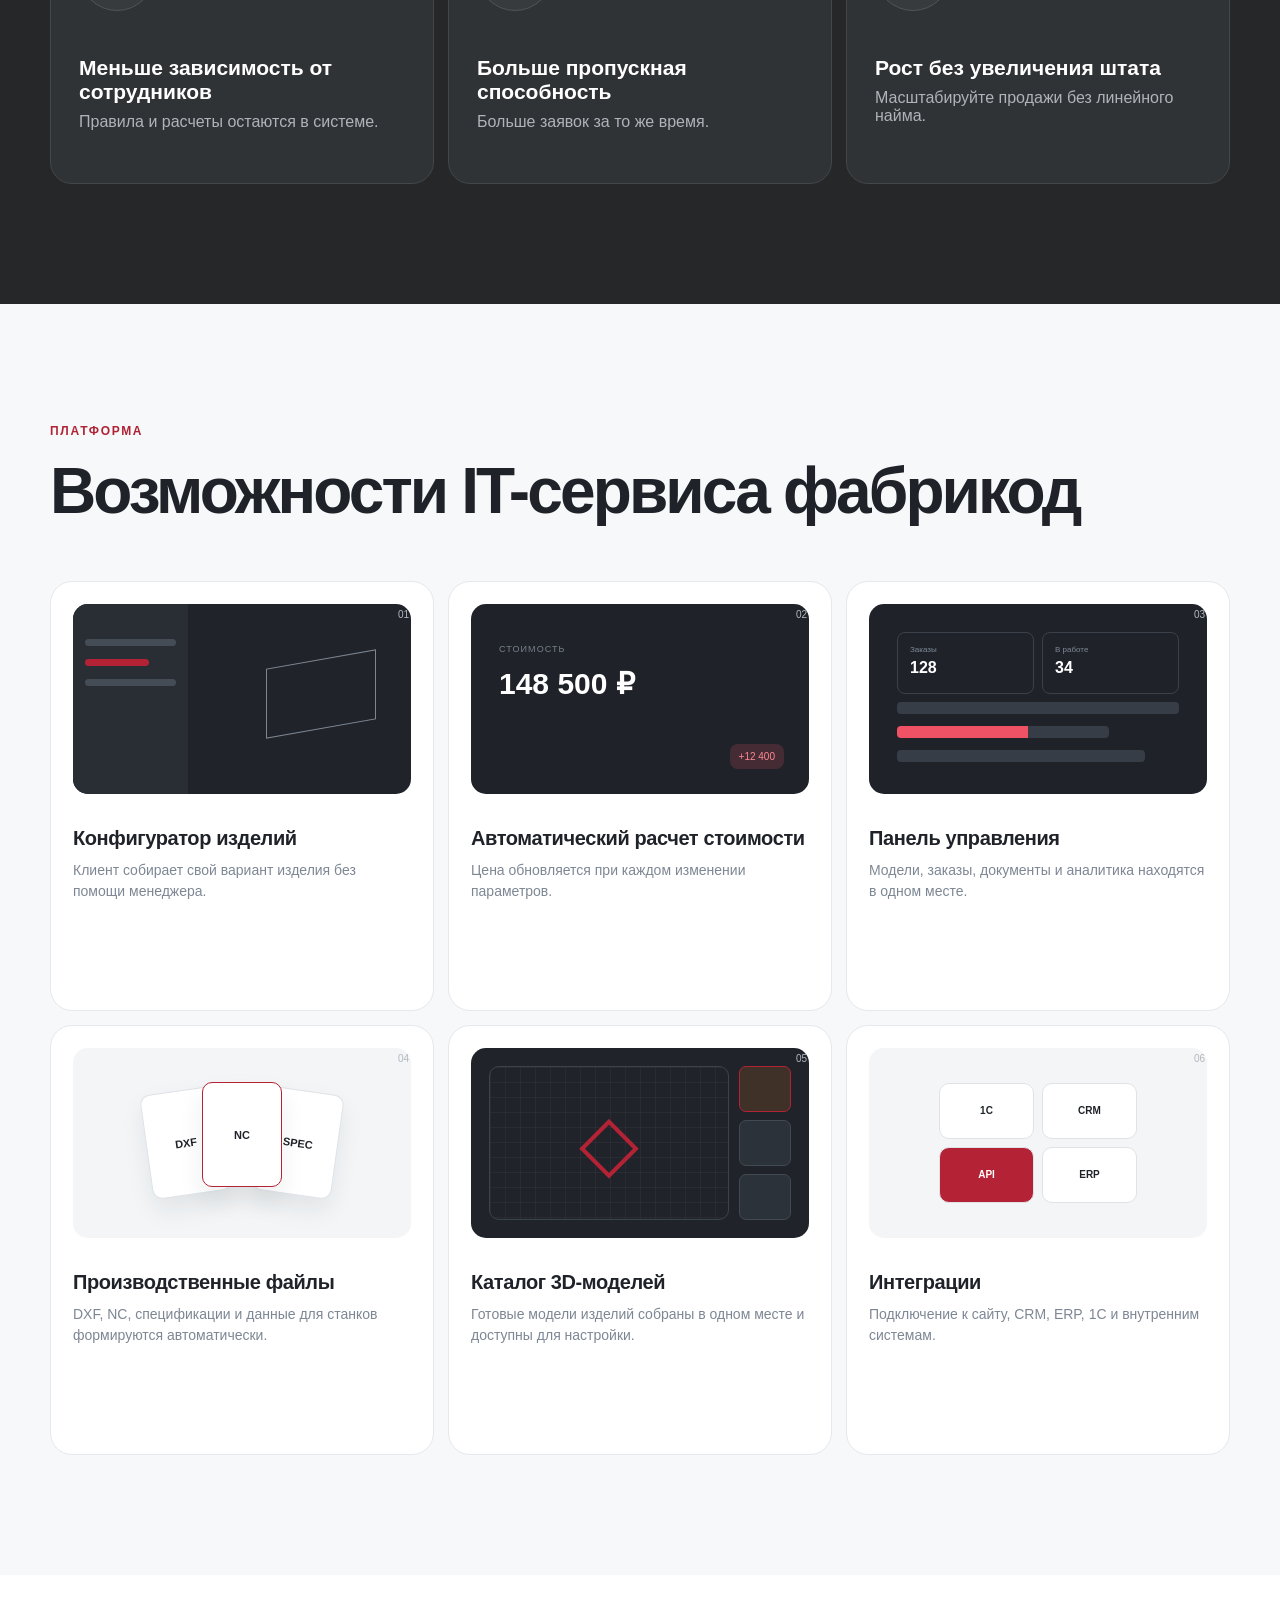
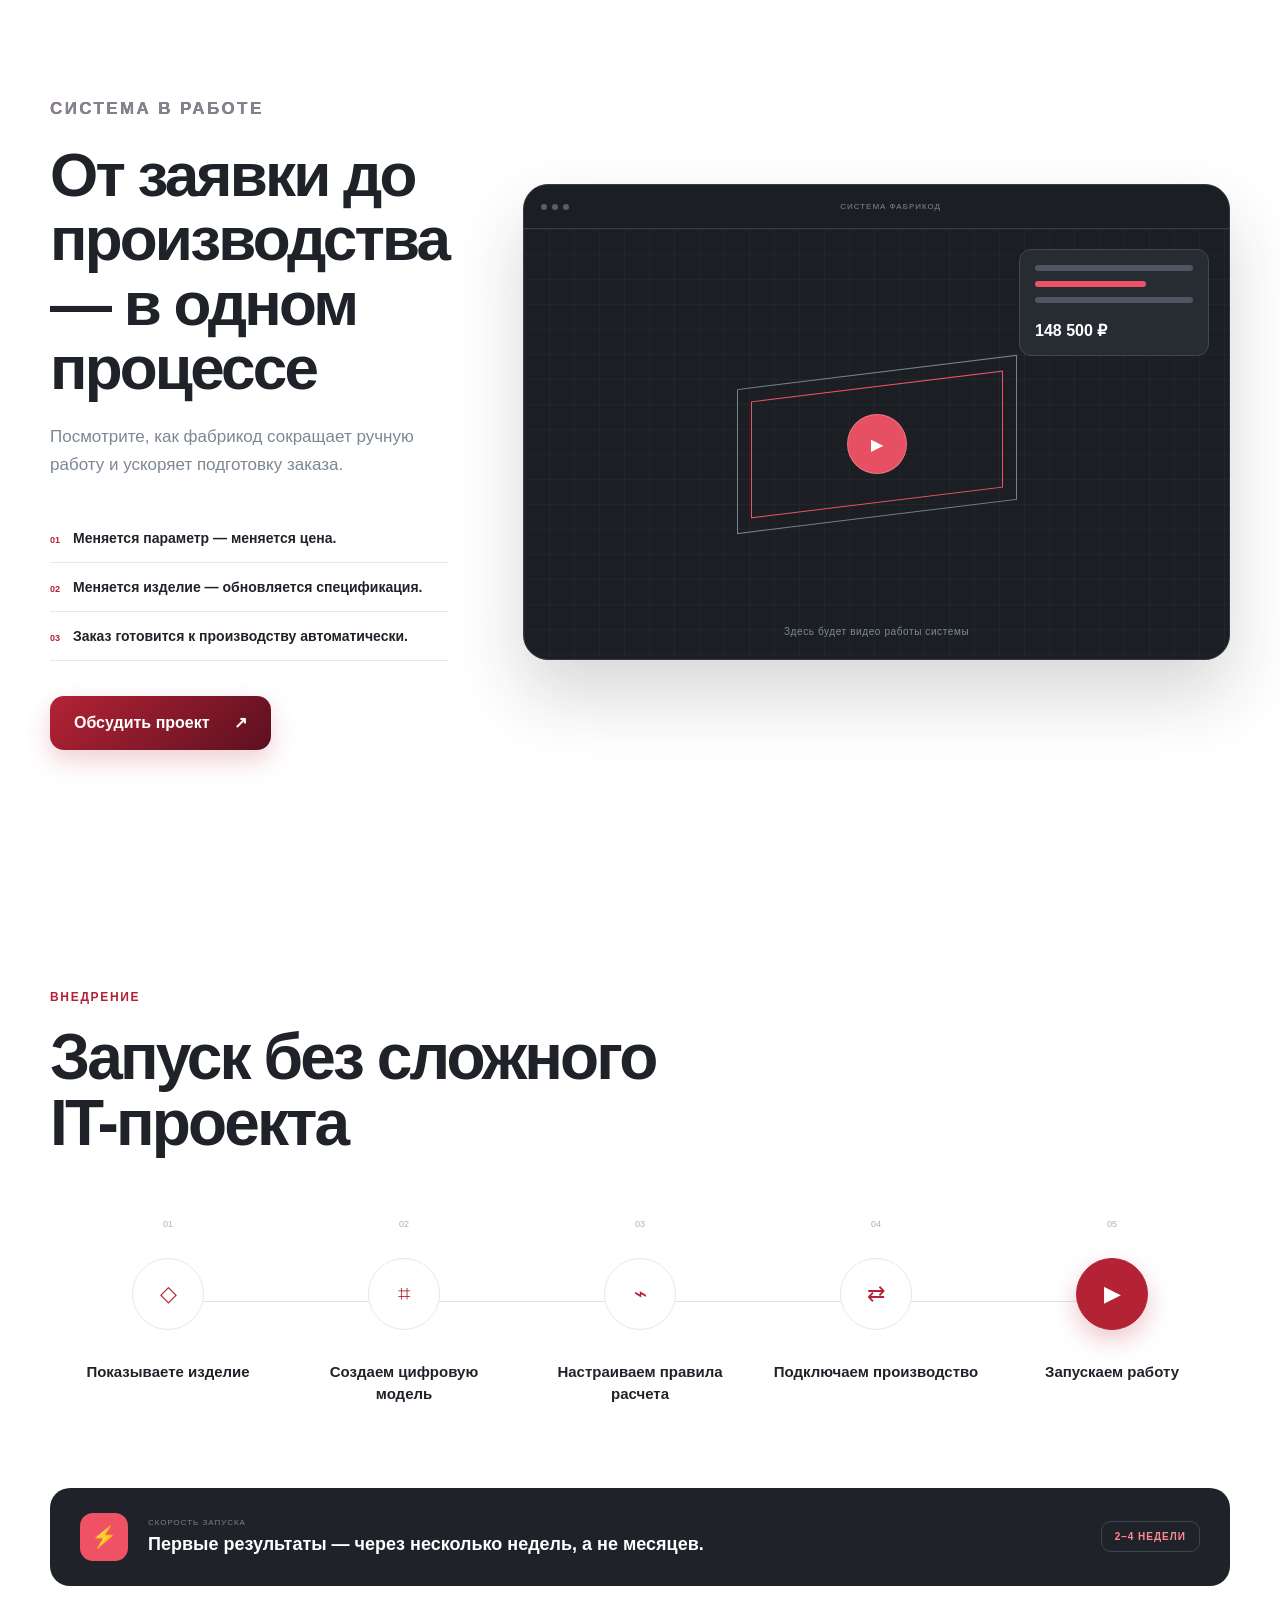
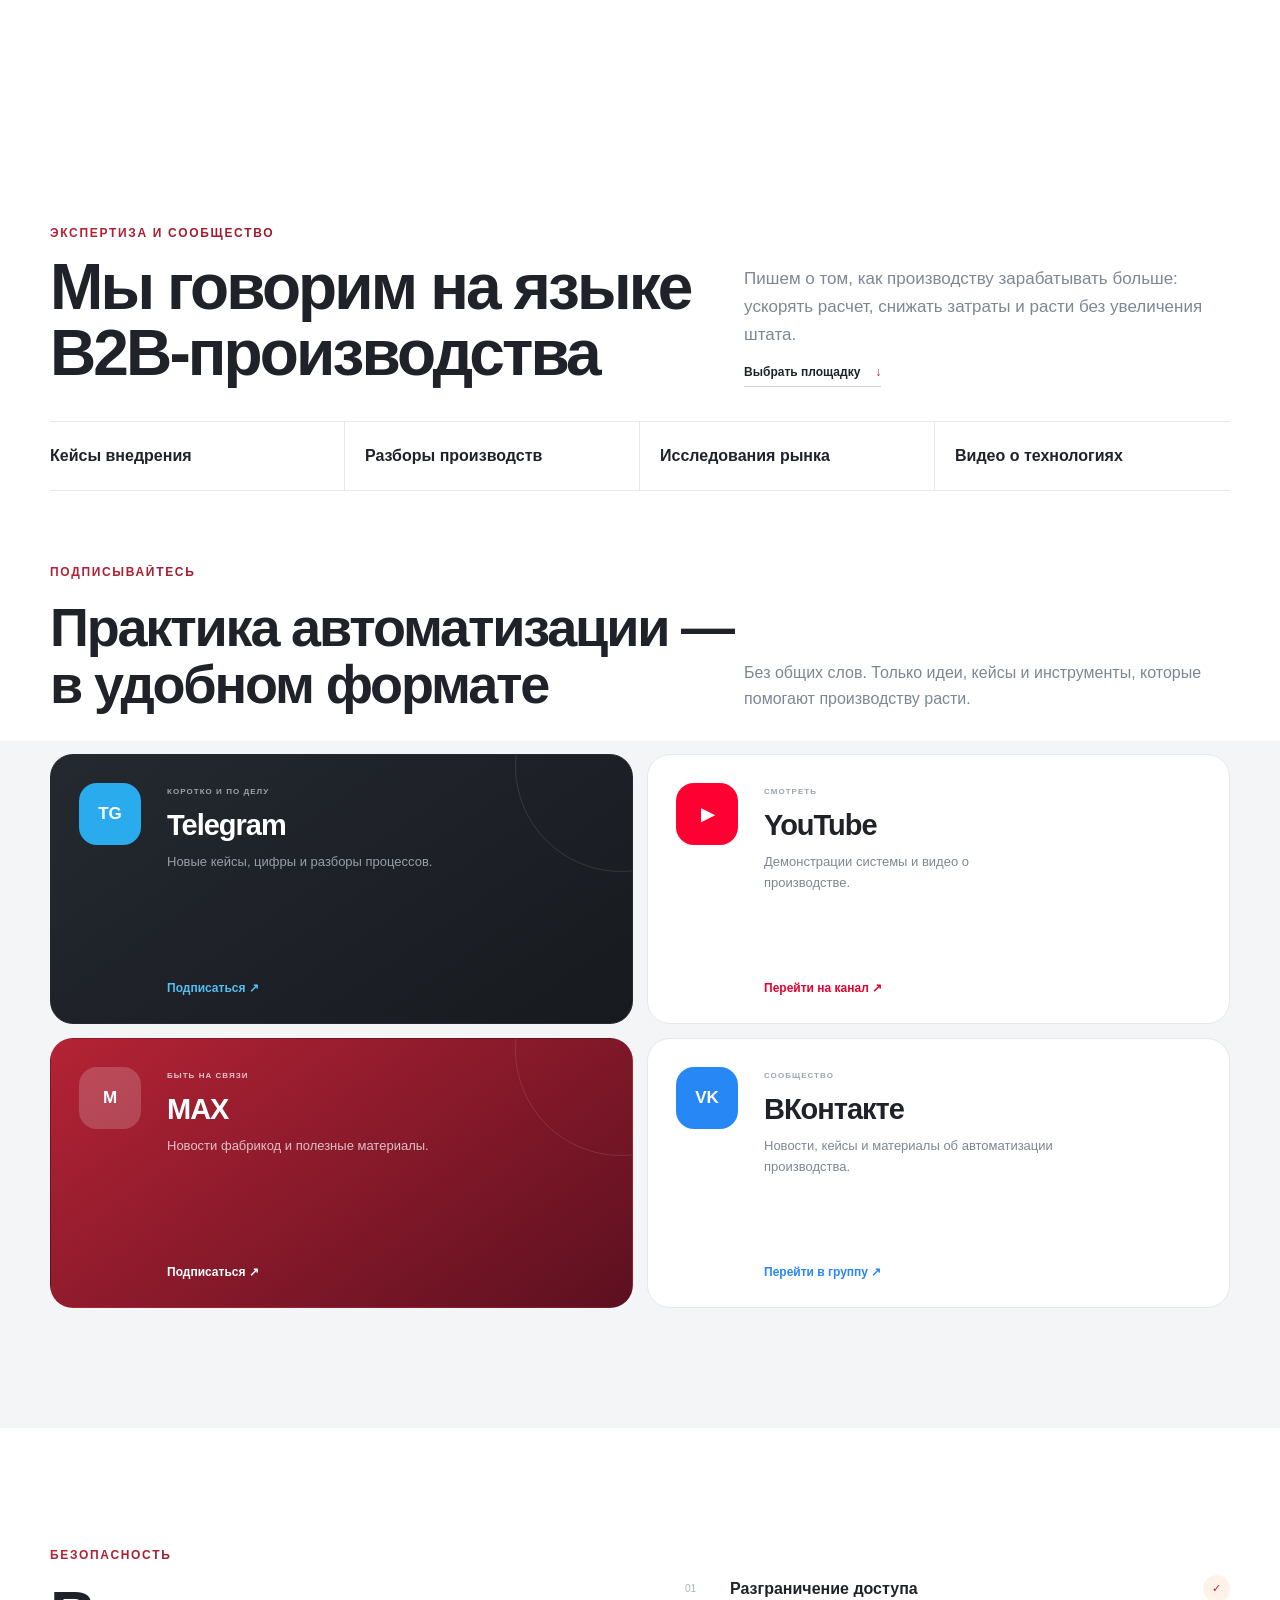
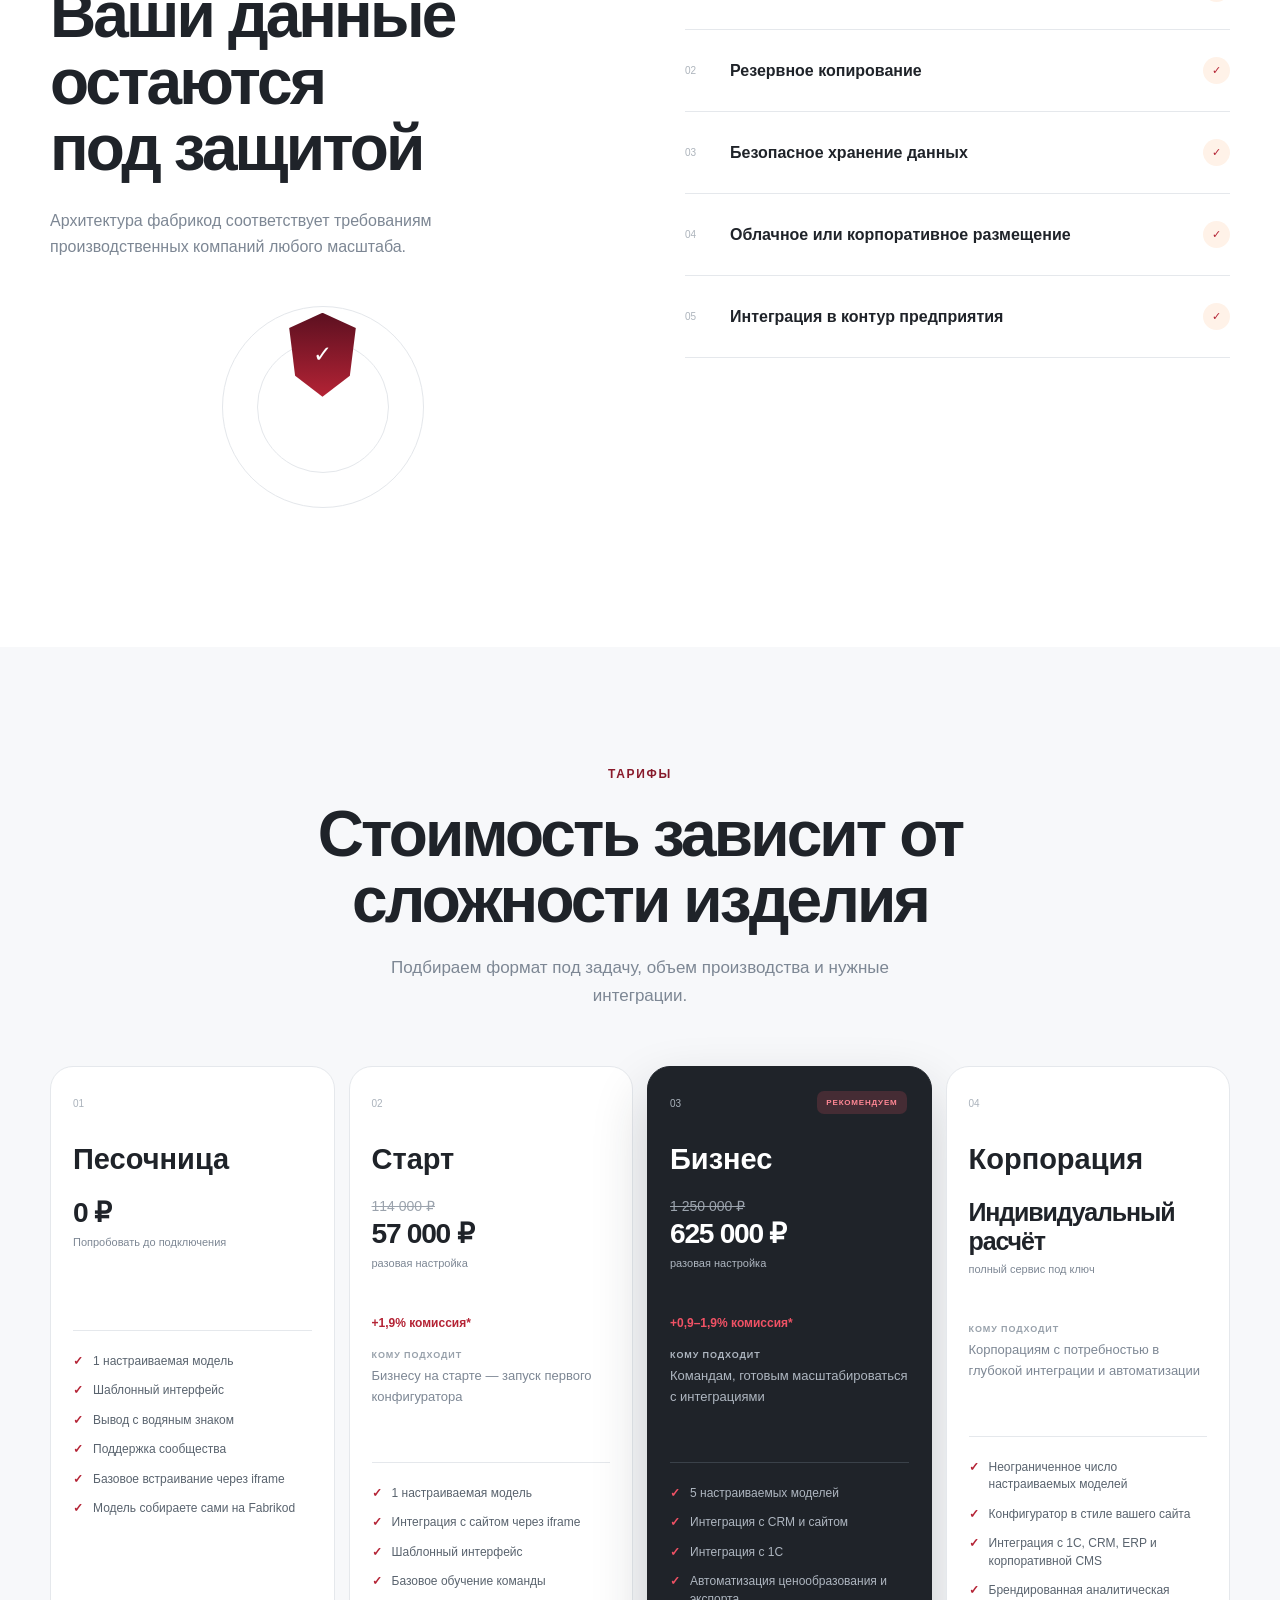
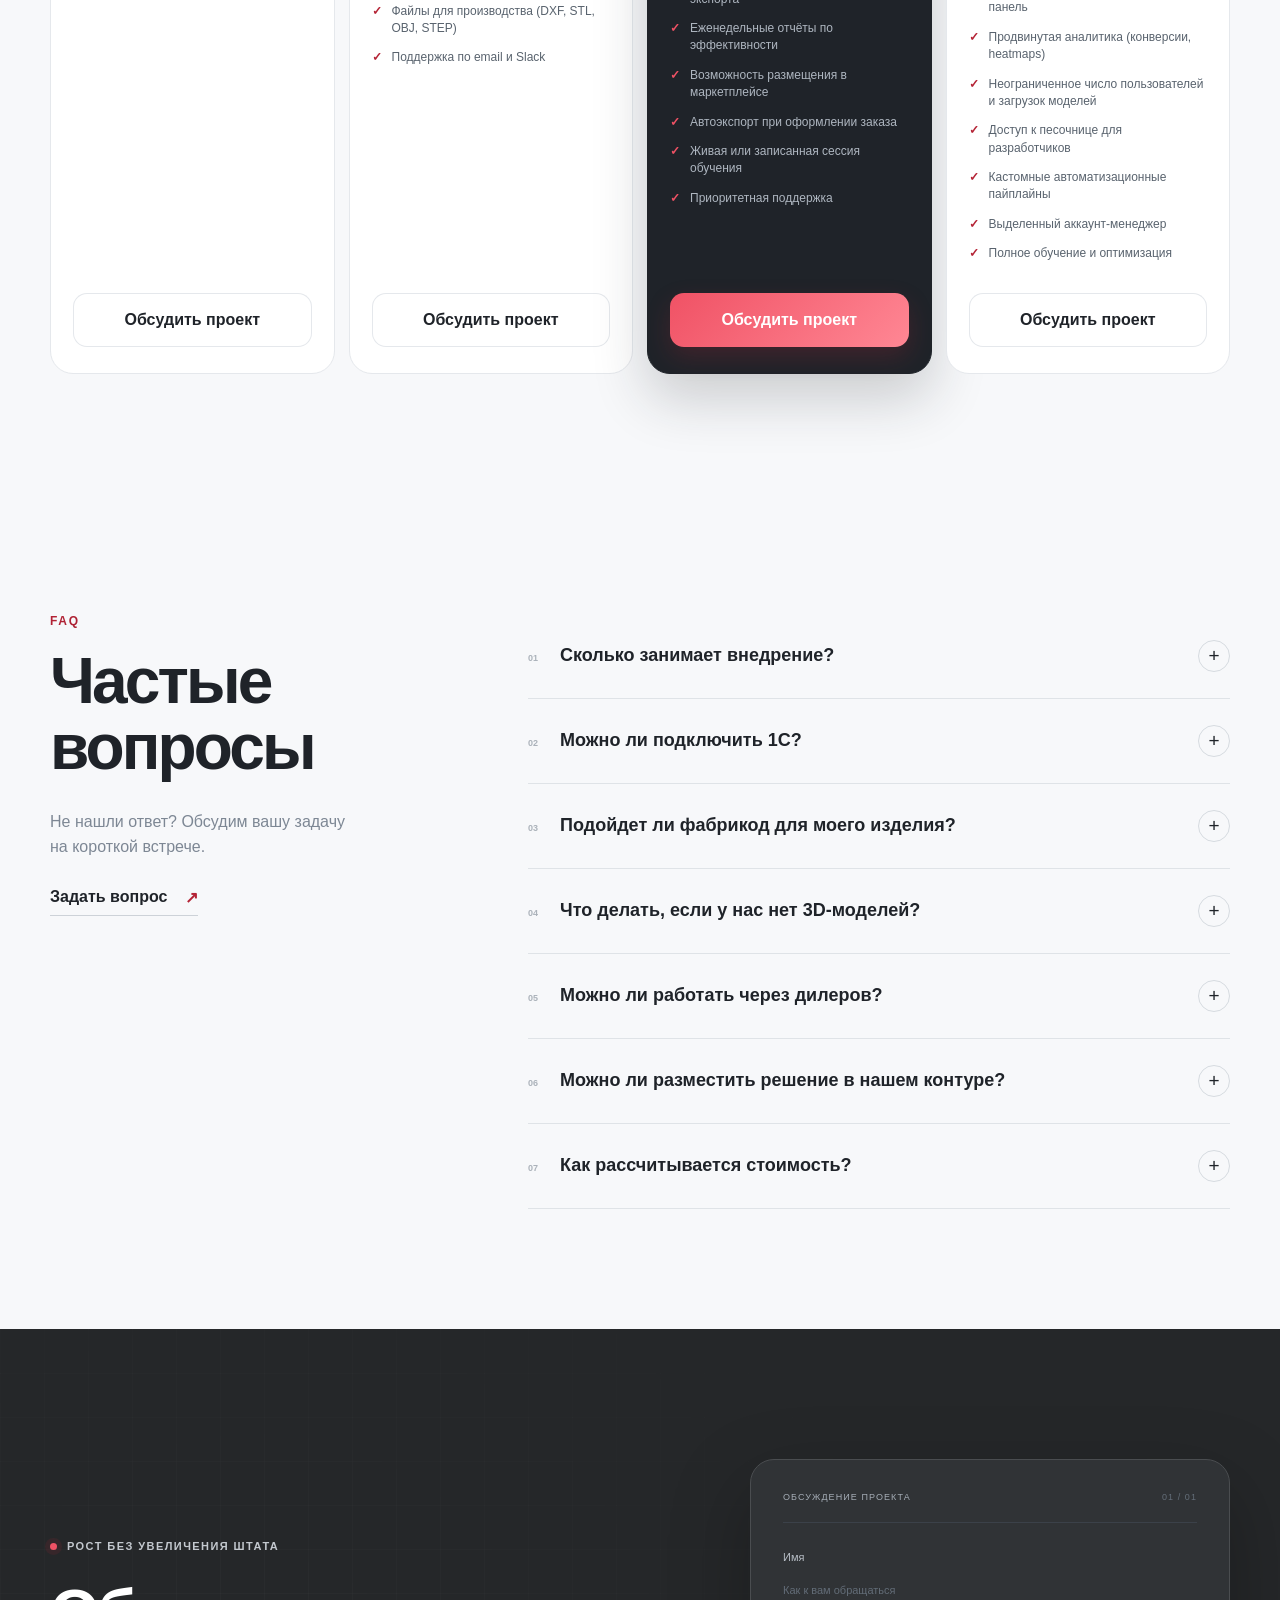
==== commit eba7754e: "Reorder process and implementation sections" ====
--- a/index.html
+++ b/index.html
@@ -192,21 +192,21 @@
       </div>
     </section>
 
-    <section class="section implementation" id="implementation">
-      <div class="container">
-        <div class="section-title reveal"><p class="kicker">Внедрение</p><h2>Запуск без сложного<br>IT-проекта</h2></div>
-        <div class="timeline reveal">
-          <article><span>01</span><div class="timeline-icon">◇</div><h3>Показываете изделие</h3></article><article><span>02</span><div class="timeline-icon">⌗</div><h3>Создаем цифровую модель</h3></article><article><span>03</span><div class="timeline-icon">⌁</div><h3>Настраиваем правила расчета</h3></article><article><span>04</span><div class="timeline-icon">⇄</div><h3>Подключаем производство</h3></article><article><span>05</span><div class="timeline-icon">▶</div><h3>Запускаем работу</h3></article>
-        </div>
-        <div class="speed-note reveal"><div class="speed-note__icon">⚡</div><div><small>СКОРОСТЬ ЗАПУСКА</small><strong>Первые результаты — через несколько недель, а не месяцев.</strong></div><span>2–4 НЕДЕЛИ</span></div>
-      </div>
-    </section>
-
     <section class="section product-demo" id="product-demo">
       <div class="container product-demo__grid">
         <div class="product-demo__copy reveal"><p class="kicker">Система в работе</p><h2>От заявки до производства — в одном процессе</h2><p>Посмотрите, как фабрикод сокращает ручную работу и ускоряет подготовку заказа.</p><div class="demo-theses"><span><i>01</i>Меняется параметр — меняется цена.</span><span><i>02</i>Меняется изделие — обновляется спецификация.</span><span><i>03</i>Заказ готовится к производству автоматически.</span></div><a class="button" href="#demo">Обсудить проект <b>↗</b></a></div>
         <!-- Replace this placeholder with configurator-tech/home_page/fabrikod-configurator.mp4 when the file is available. -->
         <div class="video-card fabrikod-configurator-video reveal"><div class="video-card__bar"><span><i></i><i></i><i></i></span><small>СИСТЕМА ФАБРИКОД</small></div><div class="video-card__screen"><div class="video-card__product"><span></span></div><div class="video-card__controls"><i></i><i></i><i></i><b>148 500 ₽</b></div><button type="button" aria-label="Запустить видео">▶</button><p>Здесь будет видео работы системы</p></div></div>
+      </div>
+    </section>
+
+    <section class="section implementation" id="implementation">
+      <div class="container">
+        <div class="section-title reveal"><p class="kicker">Внедрение</p><h2>Запуск без сложного<br>IT-проекта</h2></div>
+        <div class="timeline reveal">
+          <article><span>01</span><div class="timeline-icon">◇</div><h3>Показываете изделие</h3></article><article><span>02</span><div class="timeline-icon">⌗</div><h3>Создаем цифровую модель</h3></article><article><span>03</span><div class="timeline-icon">⌁</div><h3>Настраиваем правила расчета</h3></article><article><span>04</span><div class="timeline-icon">⇄</div><h3>Подключаем производство</h3></article><article><span>05</span><div class="timeline-icon">▶</div><h3>Запускаем работу</h3></article>
+        </div>
+        <div class="speed-note reveal"><div class="speed-note__icon">⚡</div><div><small>СКОРОСТЬ ЗАПУСКА</small><strong>Первые результаты — через несколько недель, а не месяцев.</strong></div><span>2–4 НЕДЕЛИ</span></div>
       </div>
     </section>
 
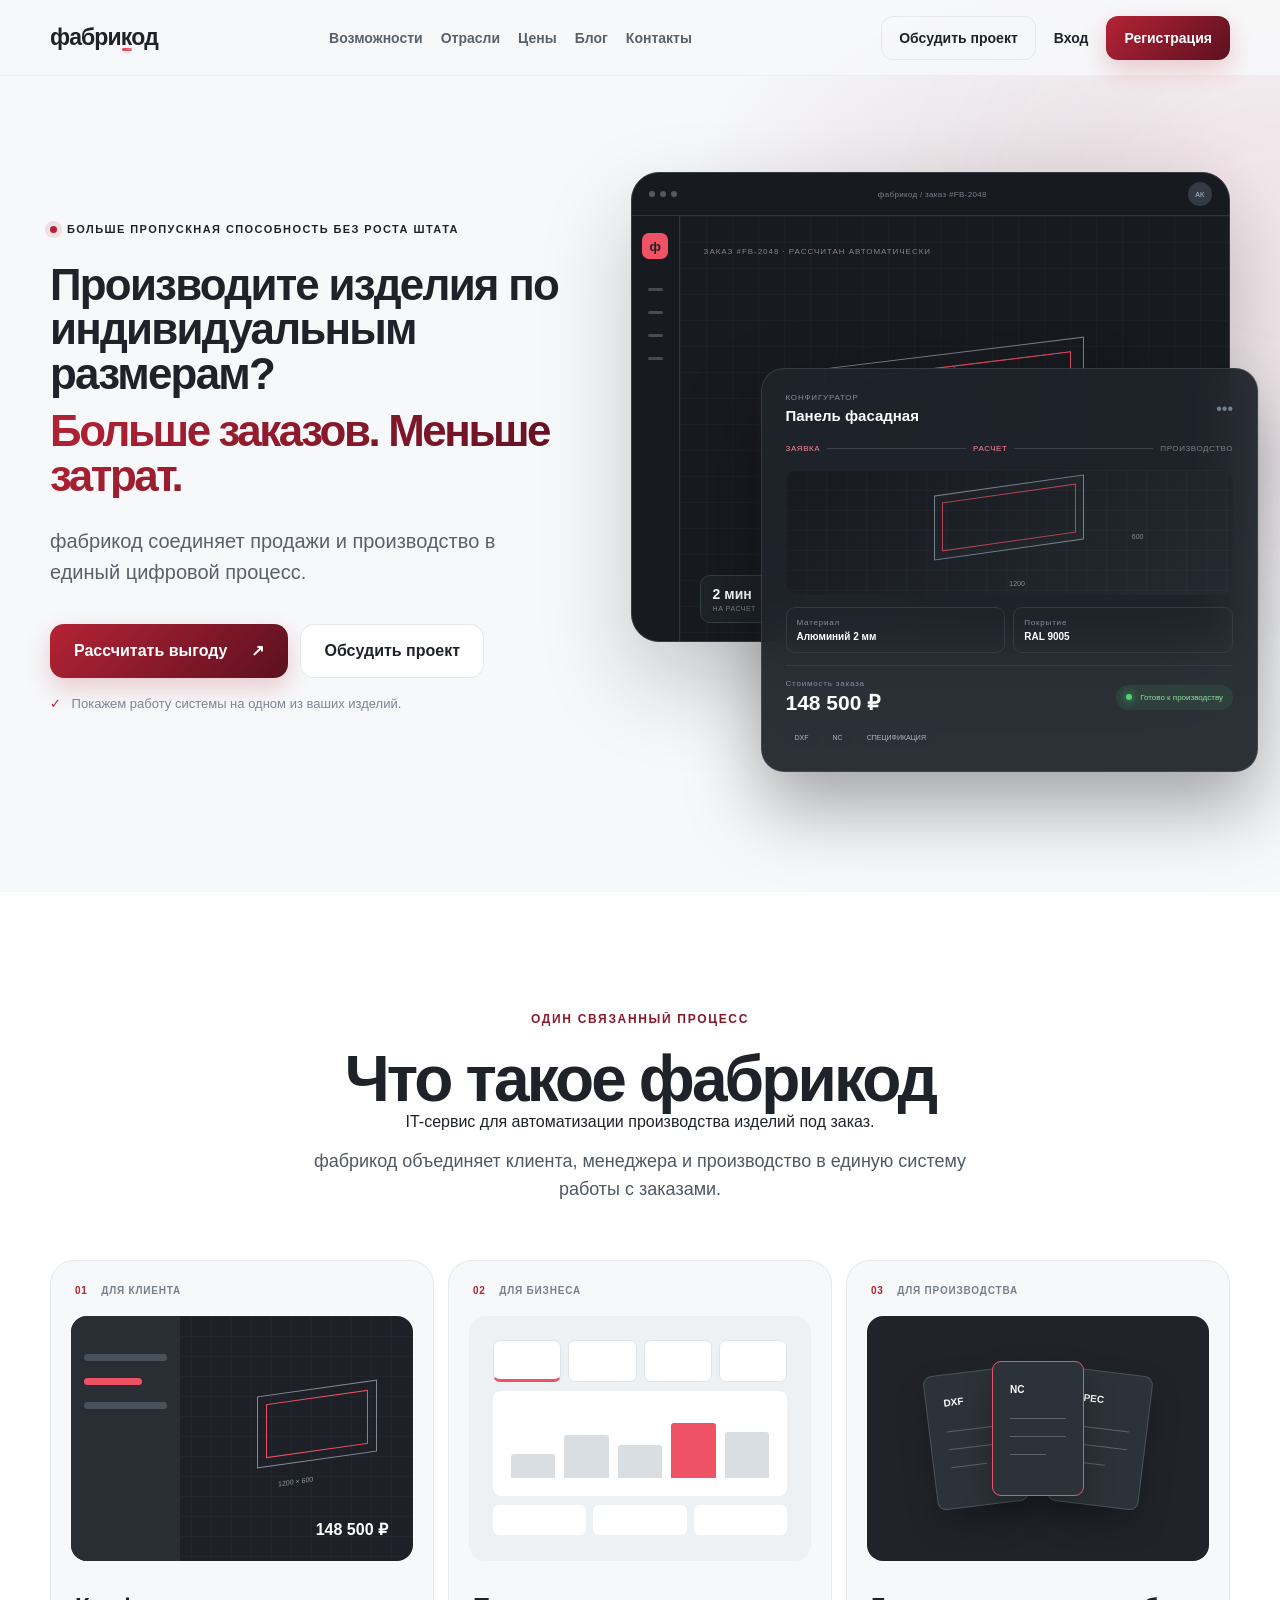
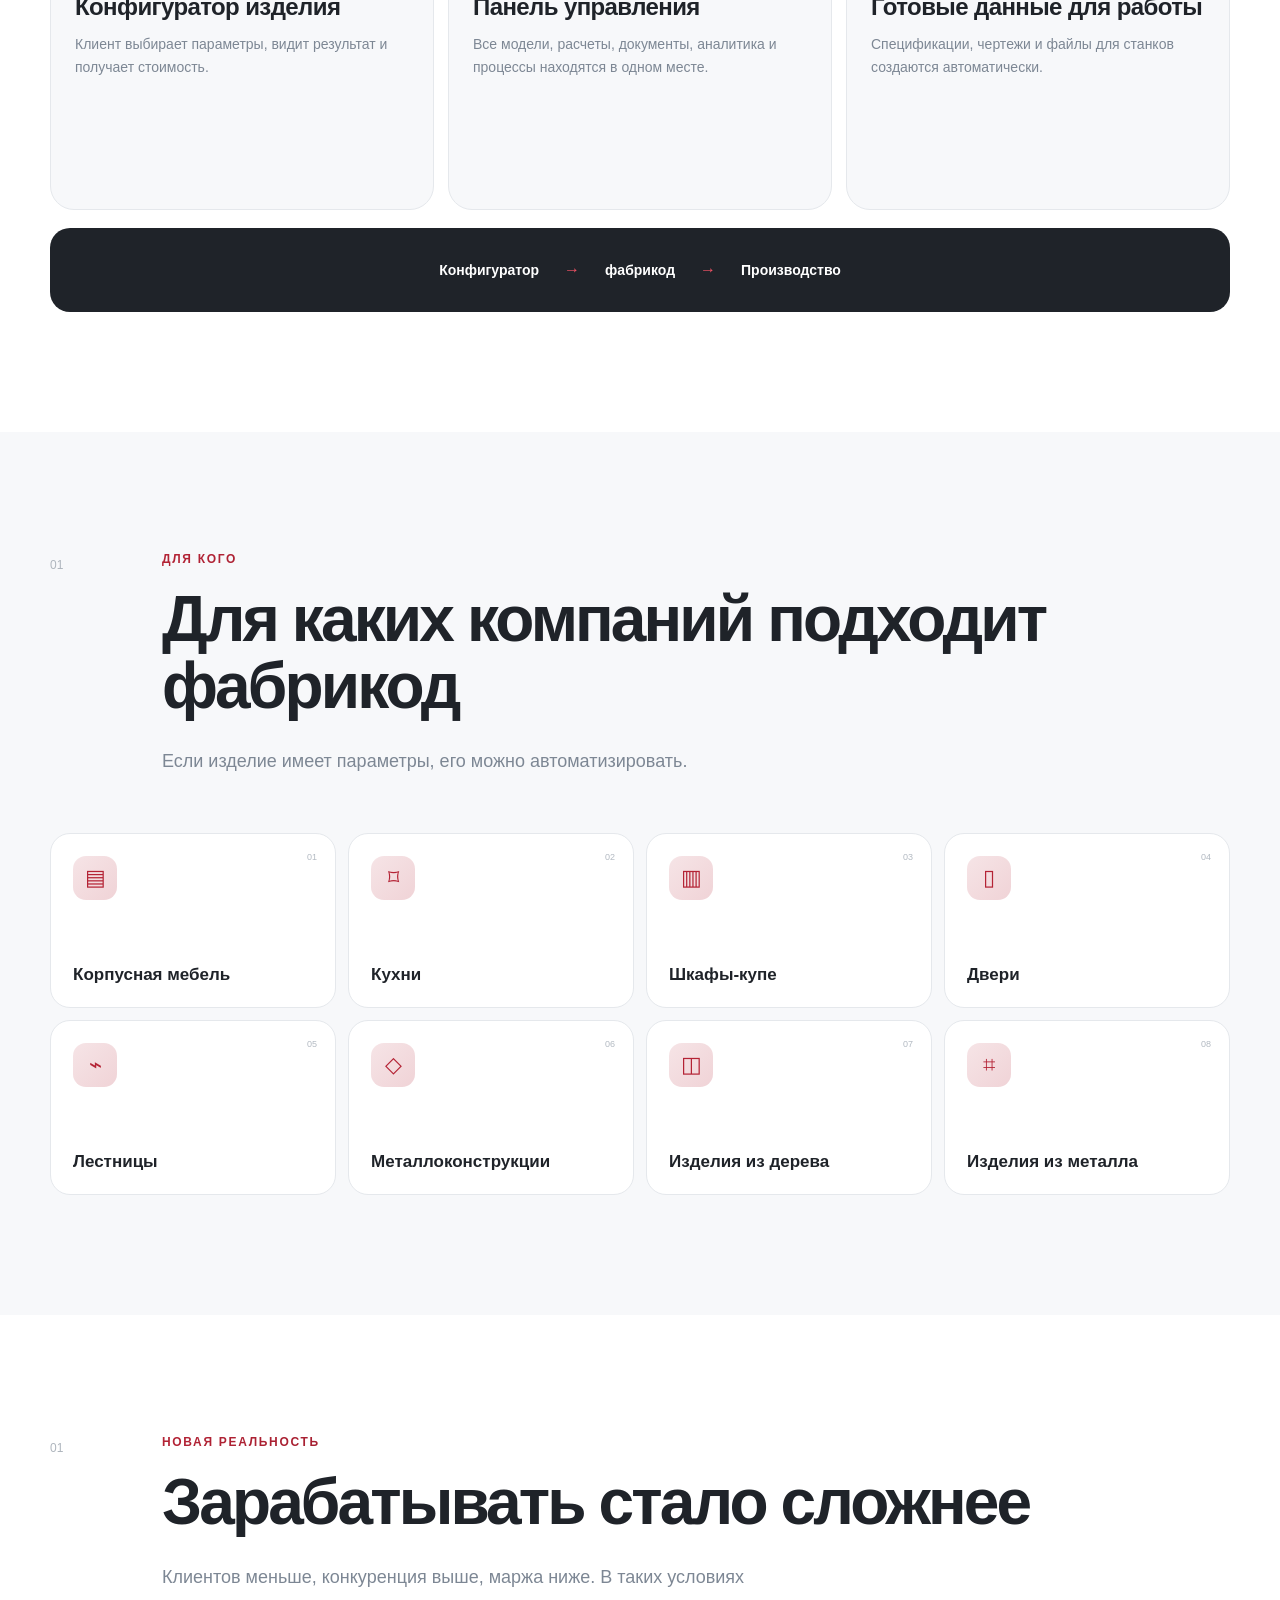
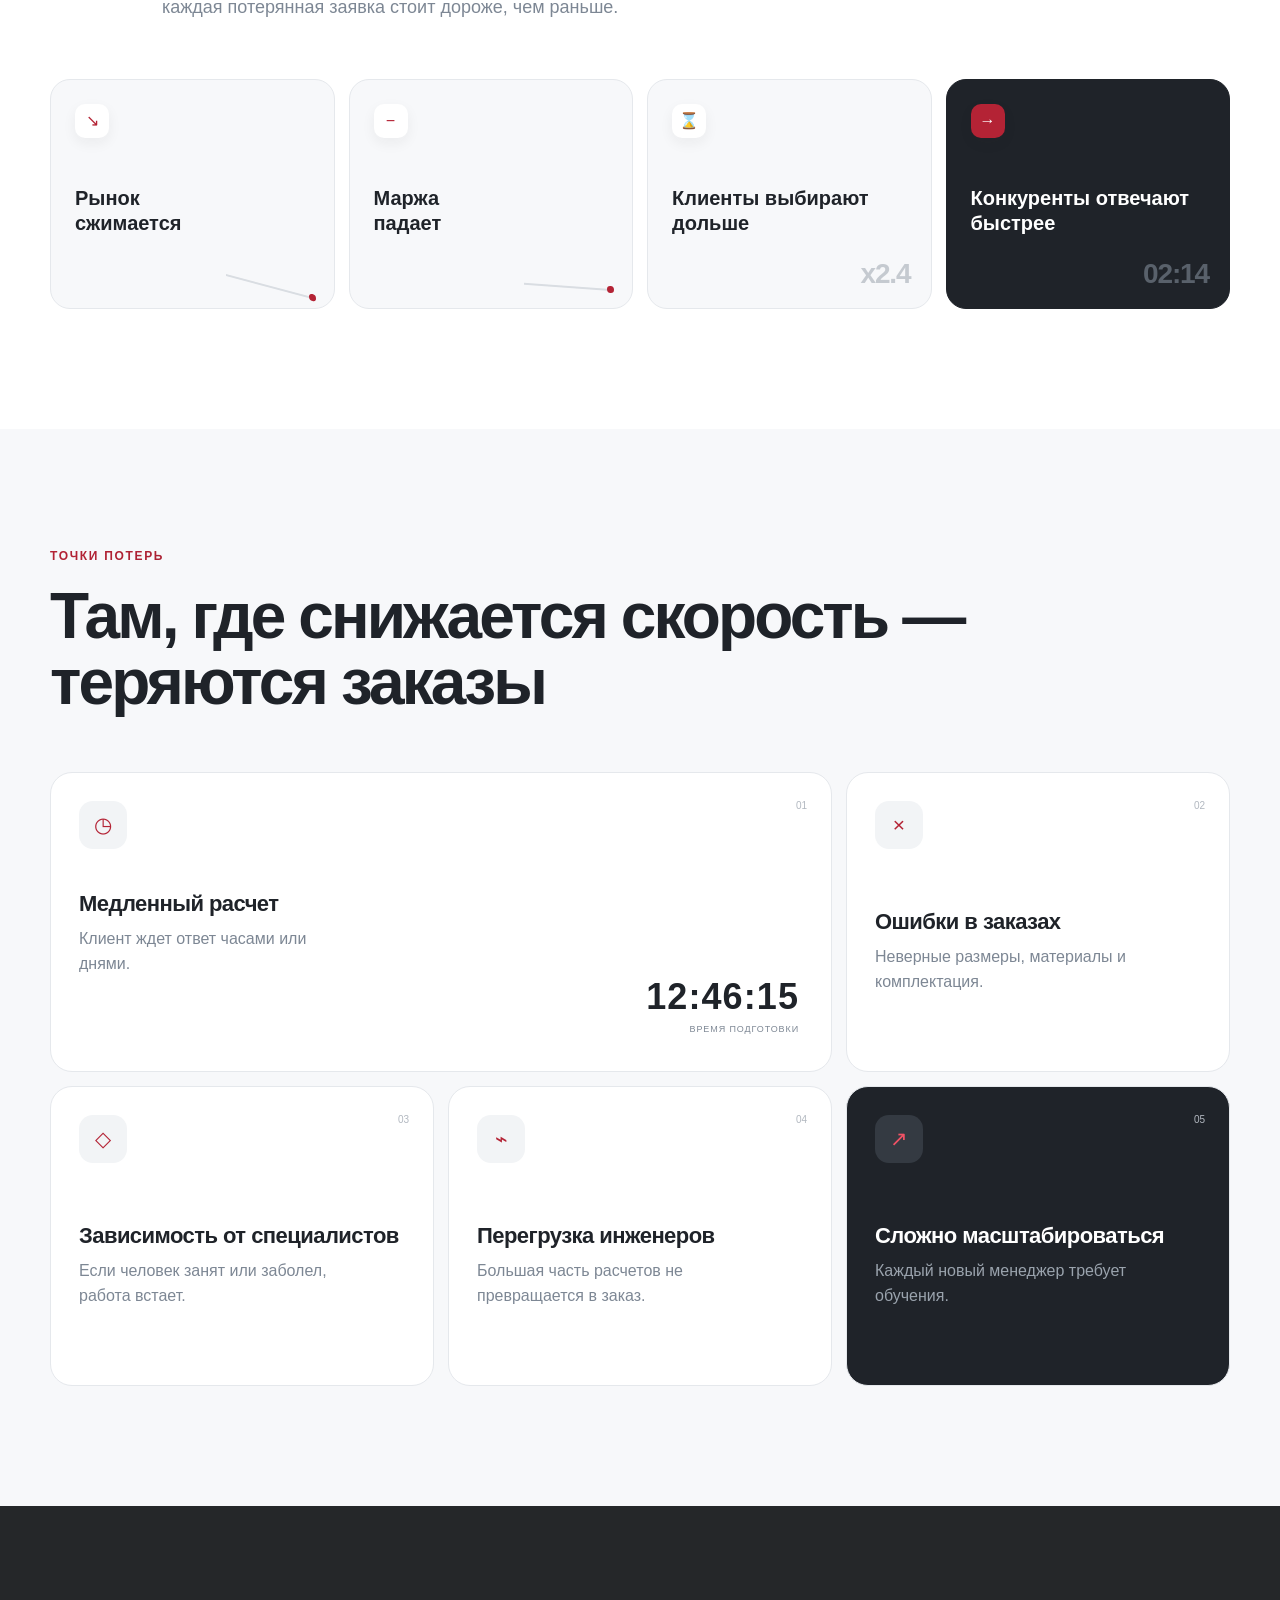
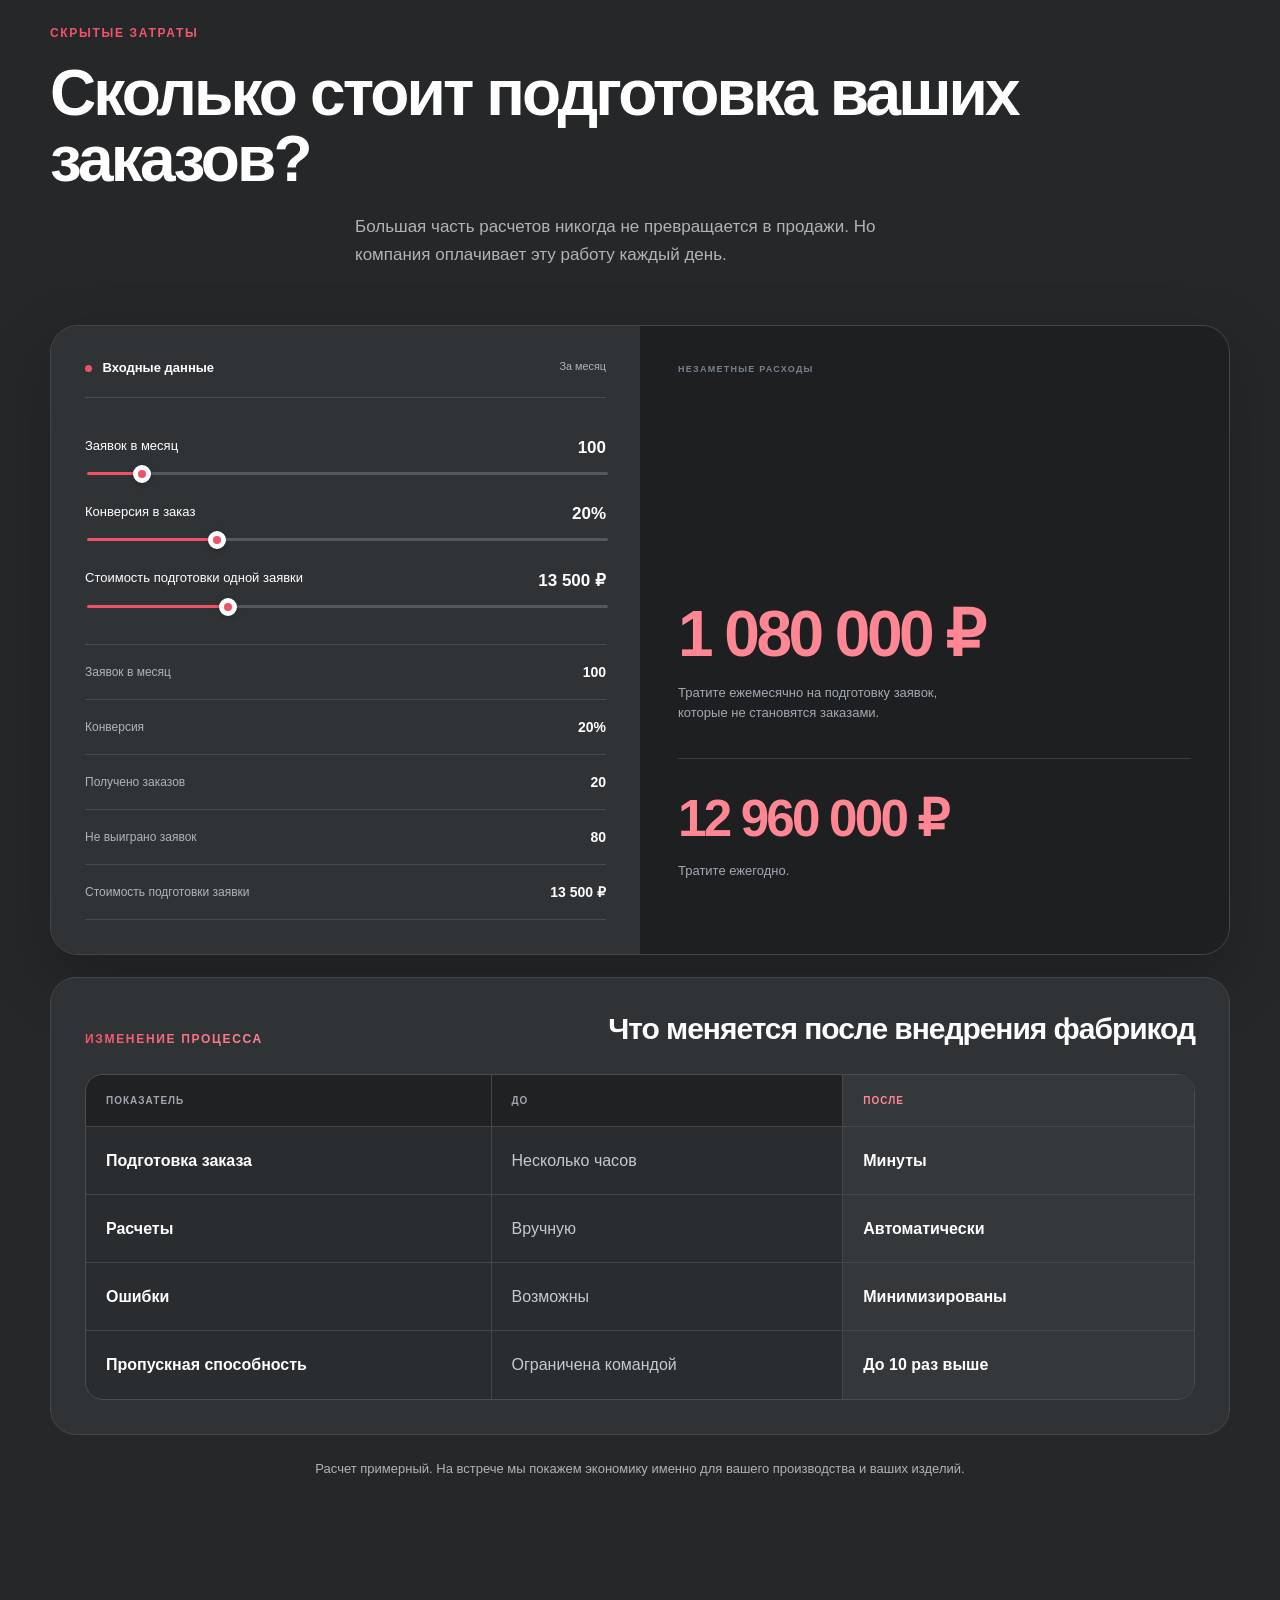
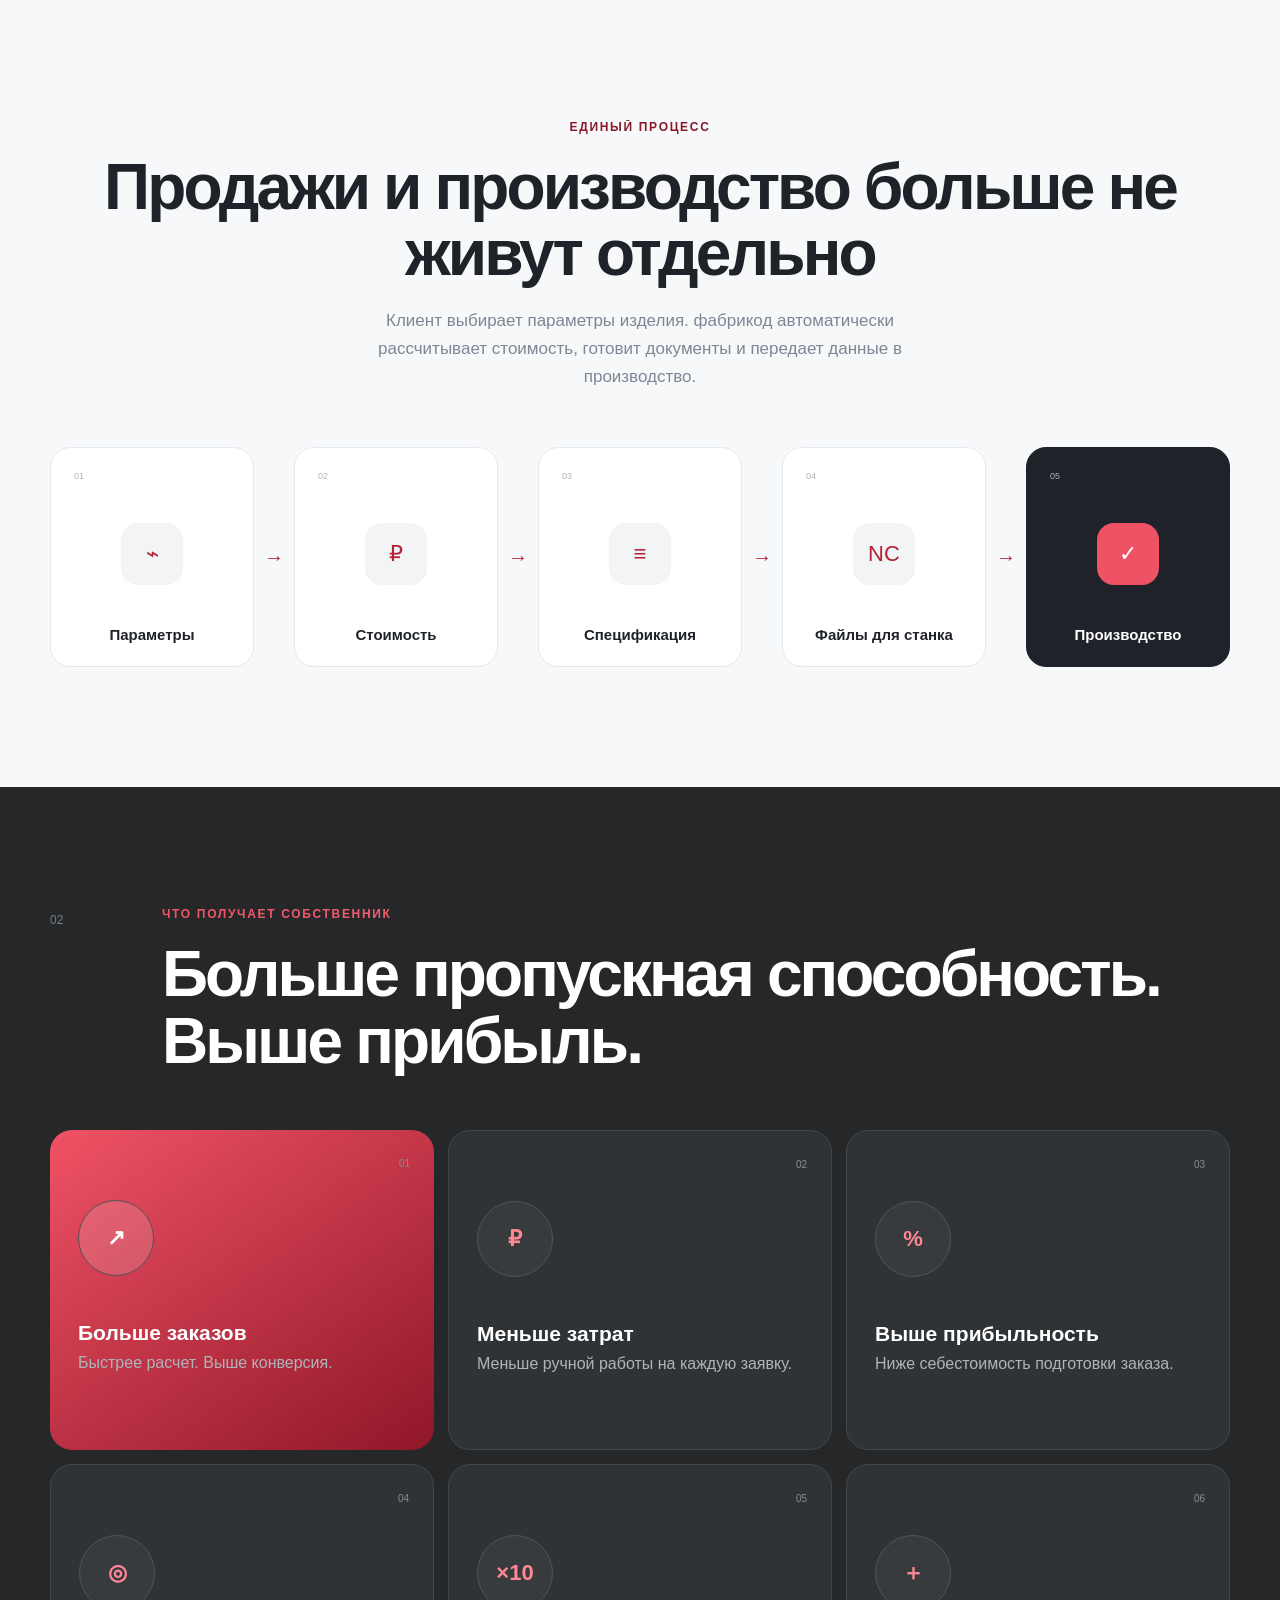
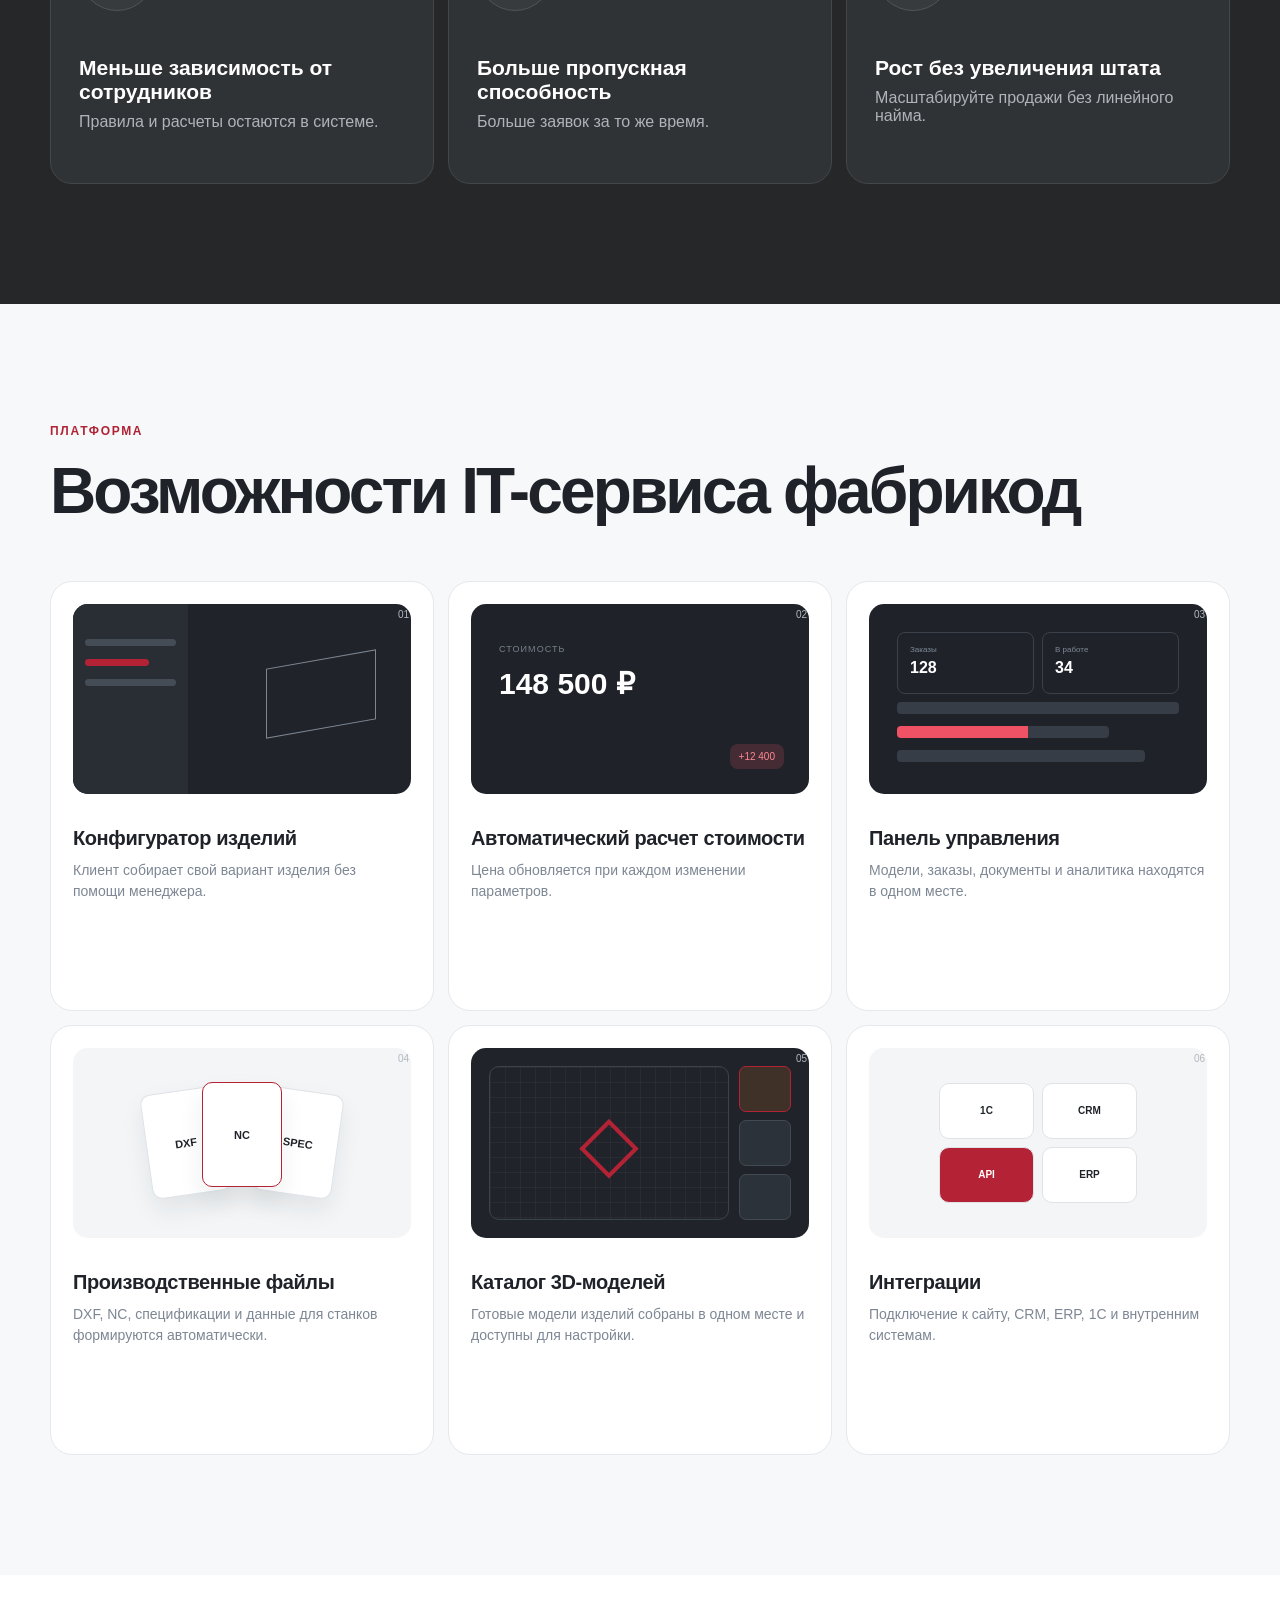
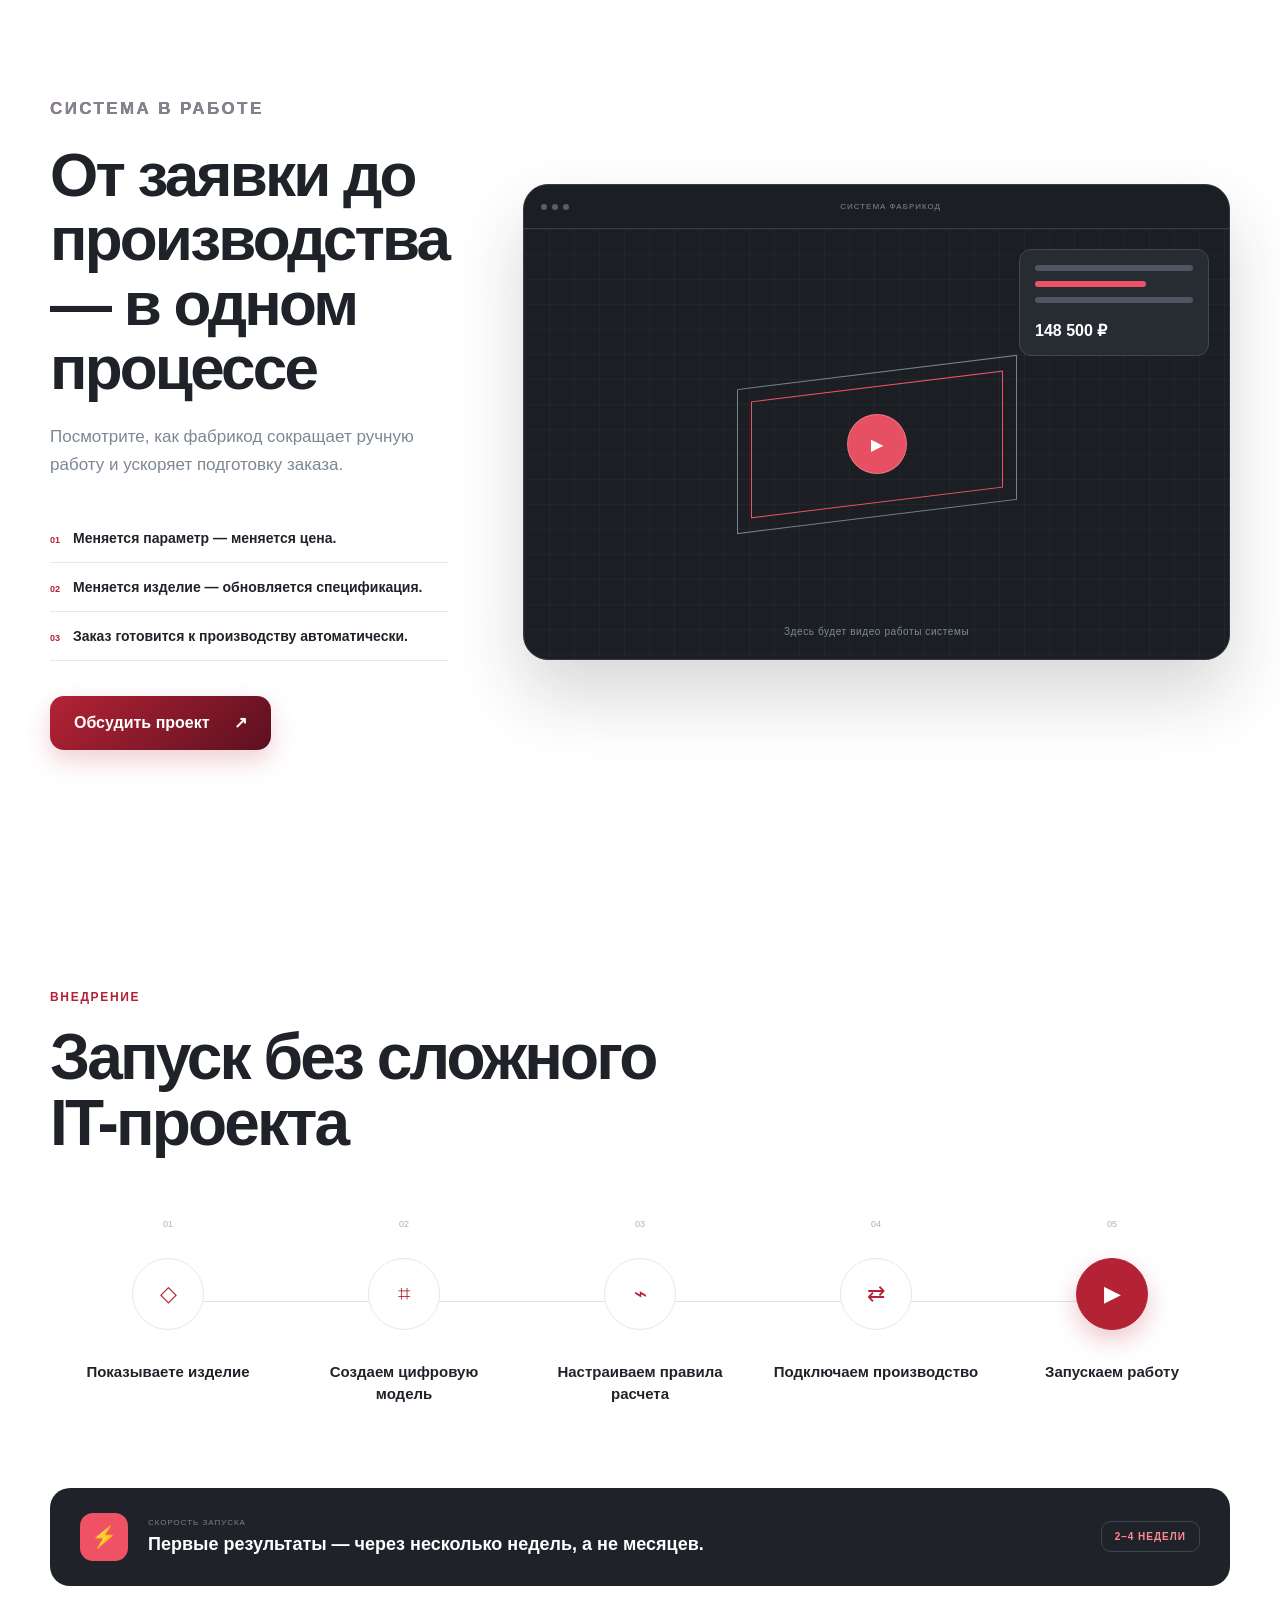
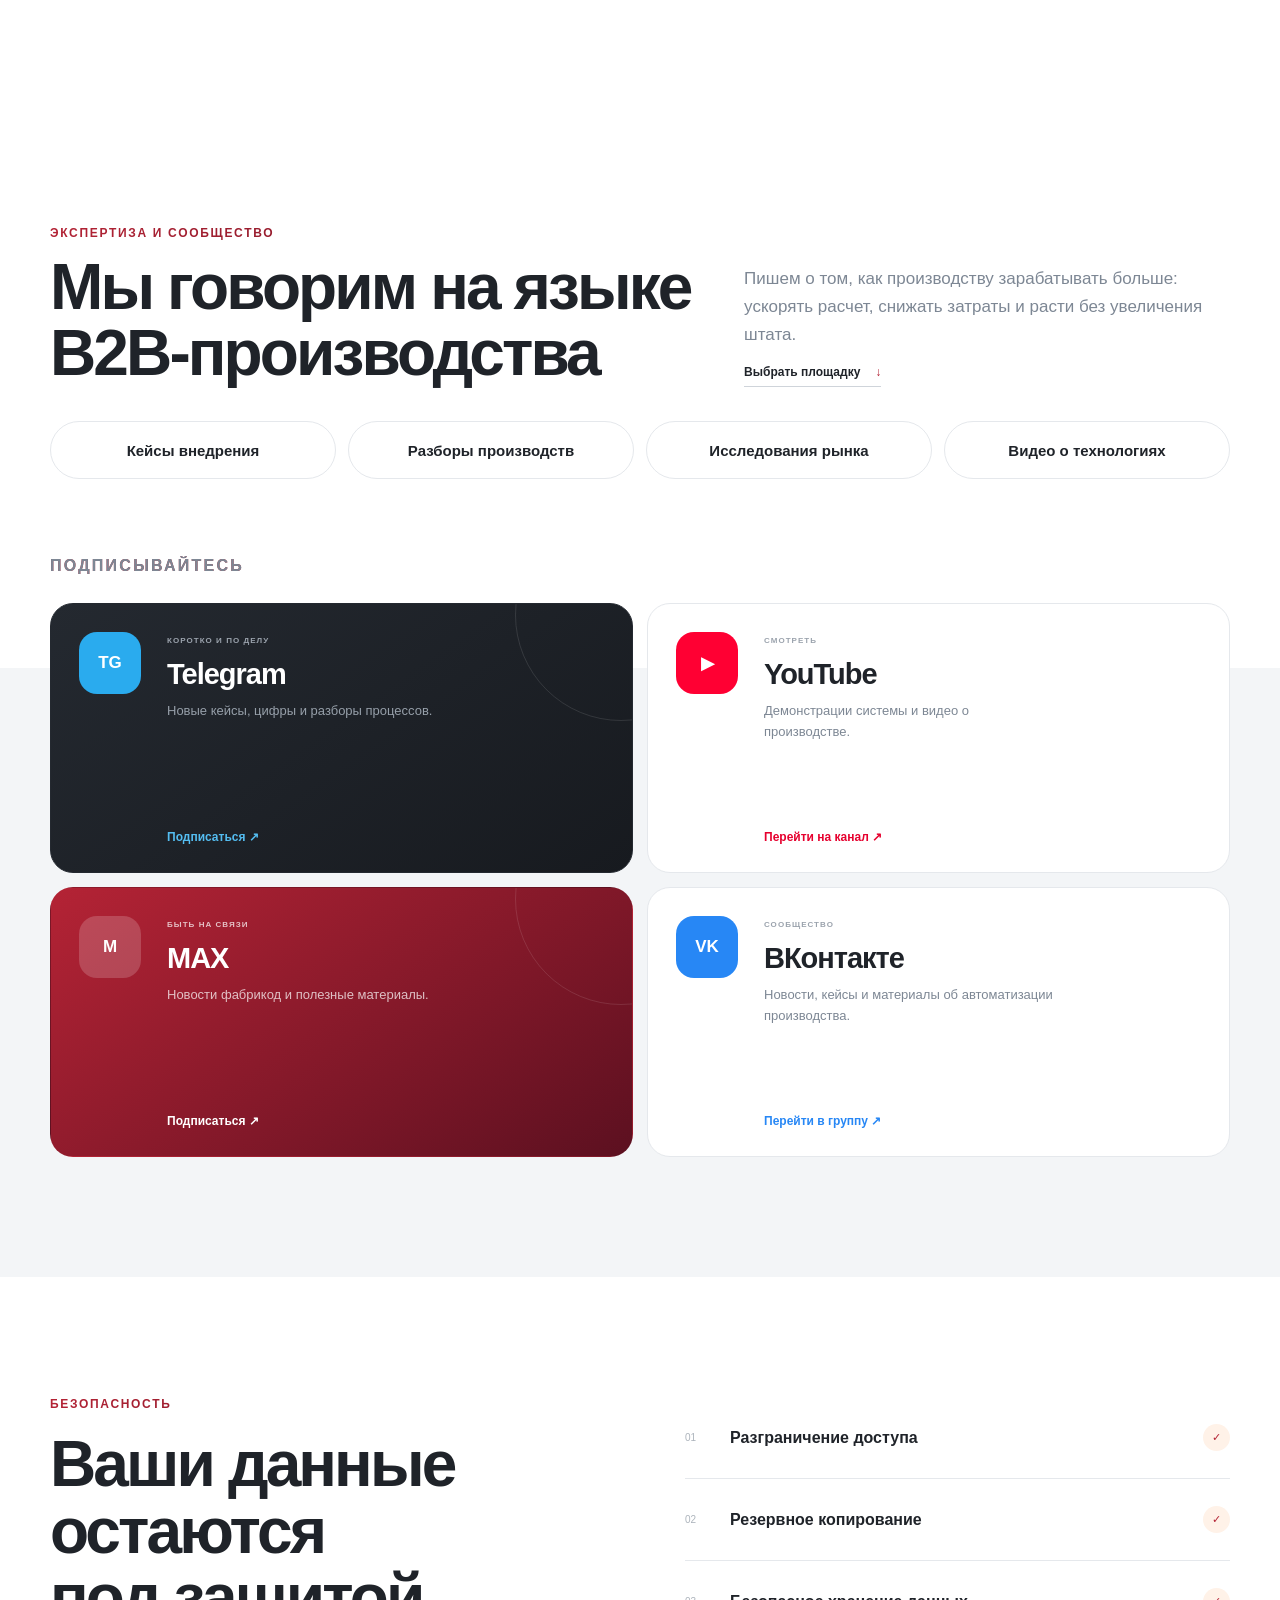
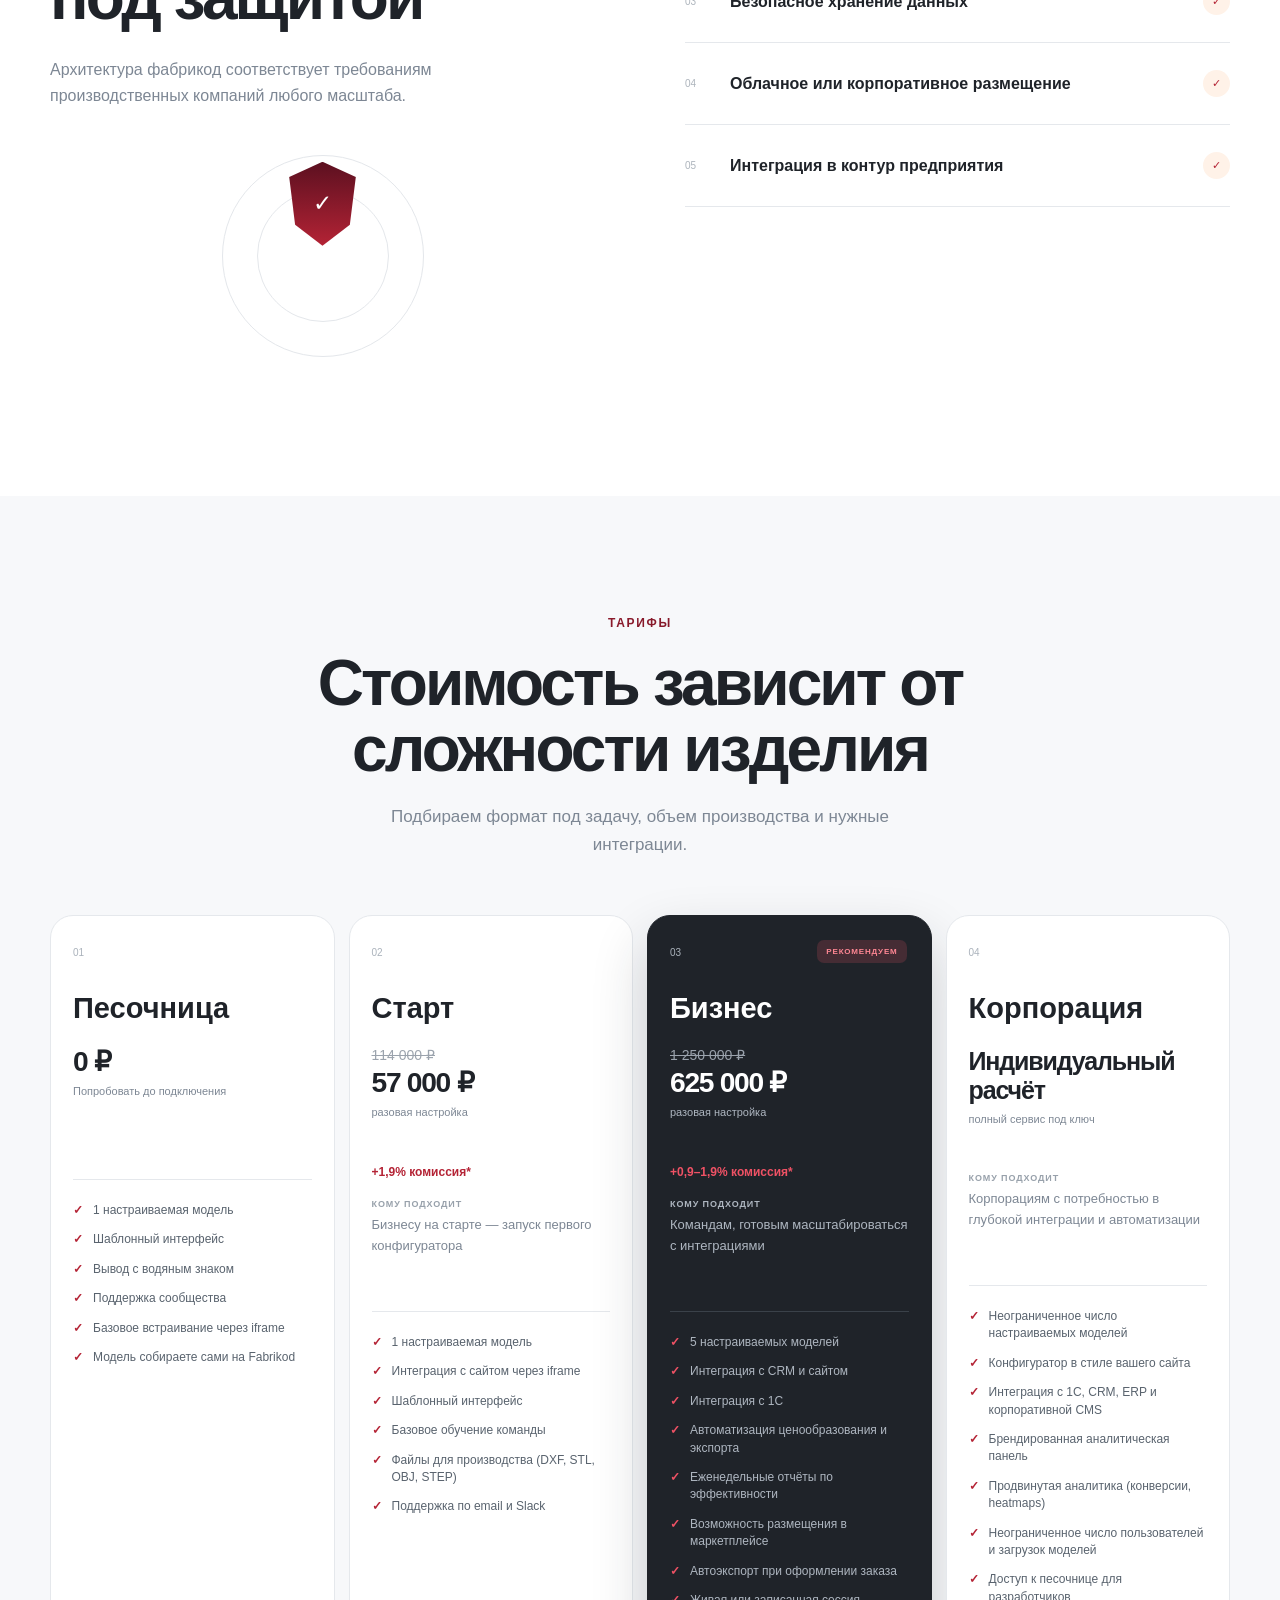
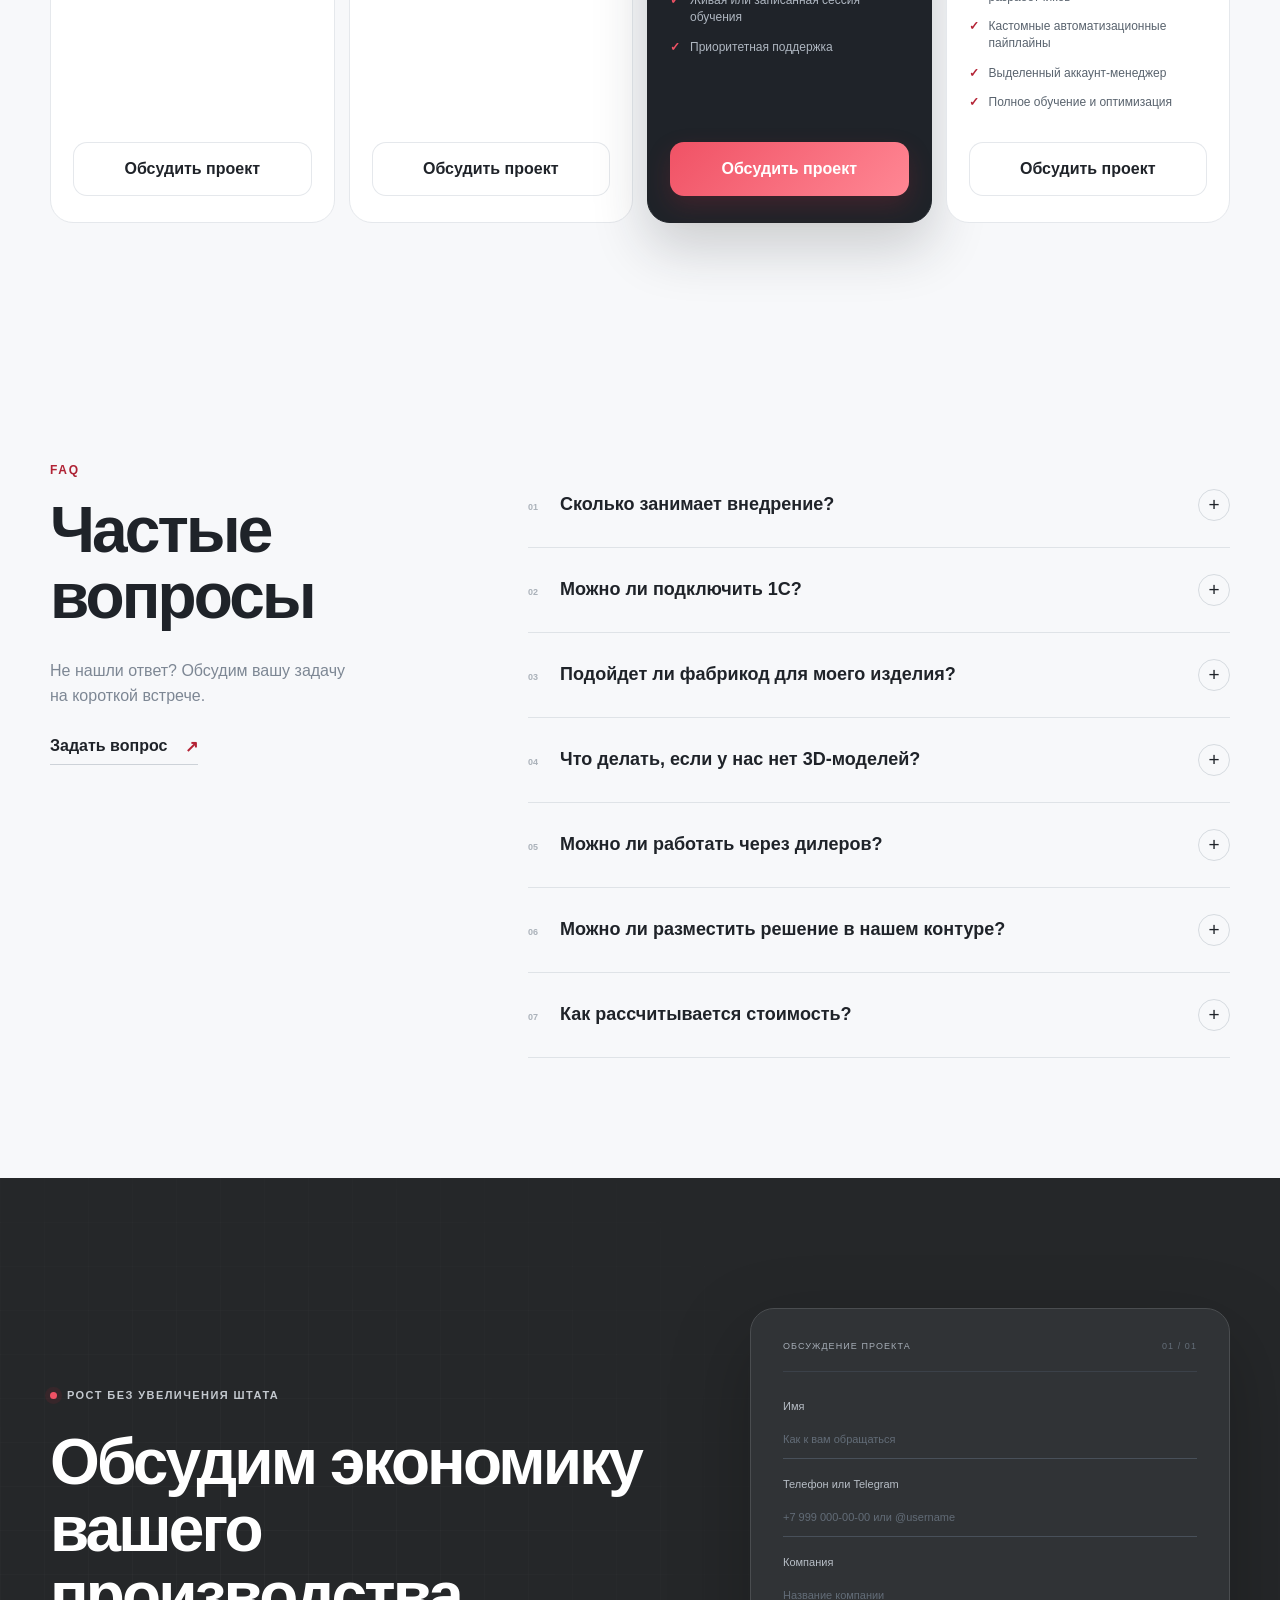
==== commit edcb042e: "Simplify social section heading" ====
--- a/index.html
+++ b/index.html
@@ -220,7 +220,7 @@
           <span><strong>Видео о технологиях</strong></span>
         </div>
         <div class="social-community" id="socials">
-          <div class="social-community__heading reveal"><div><p class="kicker">Подписывайтесь</p><h3>Практика автоматизации —<br>в удобном формате</h3></div><p>Без общих слов. Только идеи, кейсы и инструменты, которые помогают производству расти.</p></div>
+          <div class="social-community__heading reveal"><p class="kicker">Подписывайтесь</p></div>
           <div class="social-grid reveal">
             <!-- Replace placeholder hrefs with real social links when available. -->
             <a class="social-card social-card--telegram" href="#socials"><div class="social-card__icon">TG</div><div><small>КОРОТКО И ПО ДЕЛУ</small><strong>Telegram</strong><p>Новые кейсы, цифры и разборы процессов.</p></div><span>Подписаться ↗</span></a>
--- a/styles.css
+++ b/styles.css
@@ -99,6 +99,7 @@
 @media(max-width:480px){.before-after{padding:16px}.before-after__row>*{padding:13px 8px;font-size:10px}.before-after__row>strong{font-size:10px}.before-after__row--head>*{font-size:8px}.contact-map__frame{height:300px}}
 
 /* Compact editorial overview before the social channels. */
-.expertise__top{margin-bottom:34px}.expertise__top .kicker{margin-bottom:14px}.expertise__intro>a{margin-top:16px}.editorial-list{margin-bottom:64px;display:grid;grid-template-columns:repeat(4,1fr);border-top:1px solid var(--line);border-bottom:1px solid var(--line)}.editorial-list>span{min-height:68px;padding:0 20px;display:flex;align-items:center;border:0;border-right:1px solid var(--line)}.editorial-list>span:first-child{padding-left:0}.editorial-list>span:last-child{padding-right:0;border-right:0}.editorial-list strong{font-size:16px}
-@media(max-width:760px){.expertise__top{gap:18px;margin-bottom:26px}.editorial-list{margin-bottom:50px;grid-template-columns:repeat(2,1fr)}.editorial-list>span{min-height:58px;padding:12px 14px;border-right:1px solid var(--line);border-bottom:1px solid var(--line)}.editorial-list>span:first-child{padding-left:14px}.editorial-list>span:nth-child(2n){border-right:0}.editorial-list>span:nth-last-child(-n+2){border-bottom:0}}
-@media(max-width:480px){.editorial-list{grid-template-columns:1fr}.editorial-list>span,.editorial-list>span:first-child,.editorial-list>span:last-child{min-height:52px;padding:10px 4px;border-right:0;border-bottom:1px solid var(--line)}.editorial-list>span:last-child{border-bottom:0}}
+.expertise__top{margin-bottom:34px}.expertise__top .kicker{margin-bottom:14px}.expertise__intro>a{margin-top:16px}.editorial-list{margin-bottom:64px;display:grid;grid-template-columns:repeat(4,1fr);gap:12px;border:0}.editorial-list>span,.editorial-list>span:first-child,.editorial-list>span:last-child{min-height:58px;padding:12px 20px;display:flex;align-items:center;justify-content:center;border:1px solid var(--line);border-radius:30px;background:#fff;text-align:center;transition:.25s}.editorial-list>span:hover{border-color:#c77b86;box-shadow:0 8px 20px rgba(31,35,41,.06);transform:translateY(-2px)}.editorial-list strong{font-size:15px}
+@media(max-width:760px){.expertise__top{gap:18px;margin-bottom:26px}.editorial-list{margin-bottom:50px;grid-template-columns:repeat(2,1fr);gap:10px}.editorial-list>span,.editorial-list>span:first-child,.editorial-list>span:last-child{min-height:54px;padding:10px 14px;border:1px solid var(--line)}}
+@media(max-width:480px){.editorial-list{grid-template-columns:1fr}.editorial-list>span,.editorial-list>span:first-child,.editorial-list>span:last-child{min-height:50px;padding:9px 16px;border:1px solid var(--line)}}
+.social-community__heading{display:block;margin-bottom:24px}.social-community__heading .kicker{margin-bottom:0}
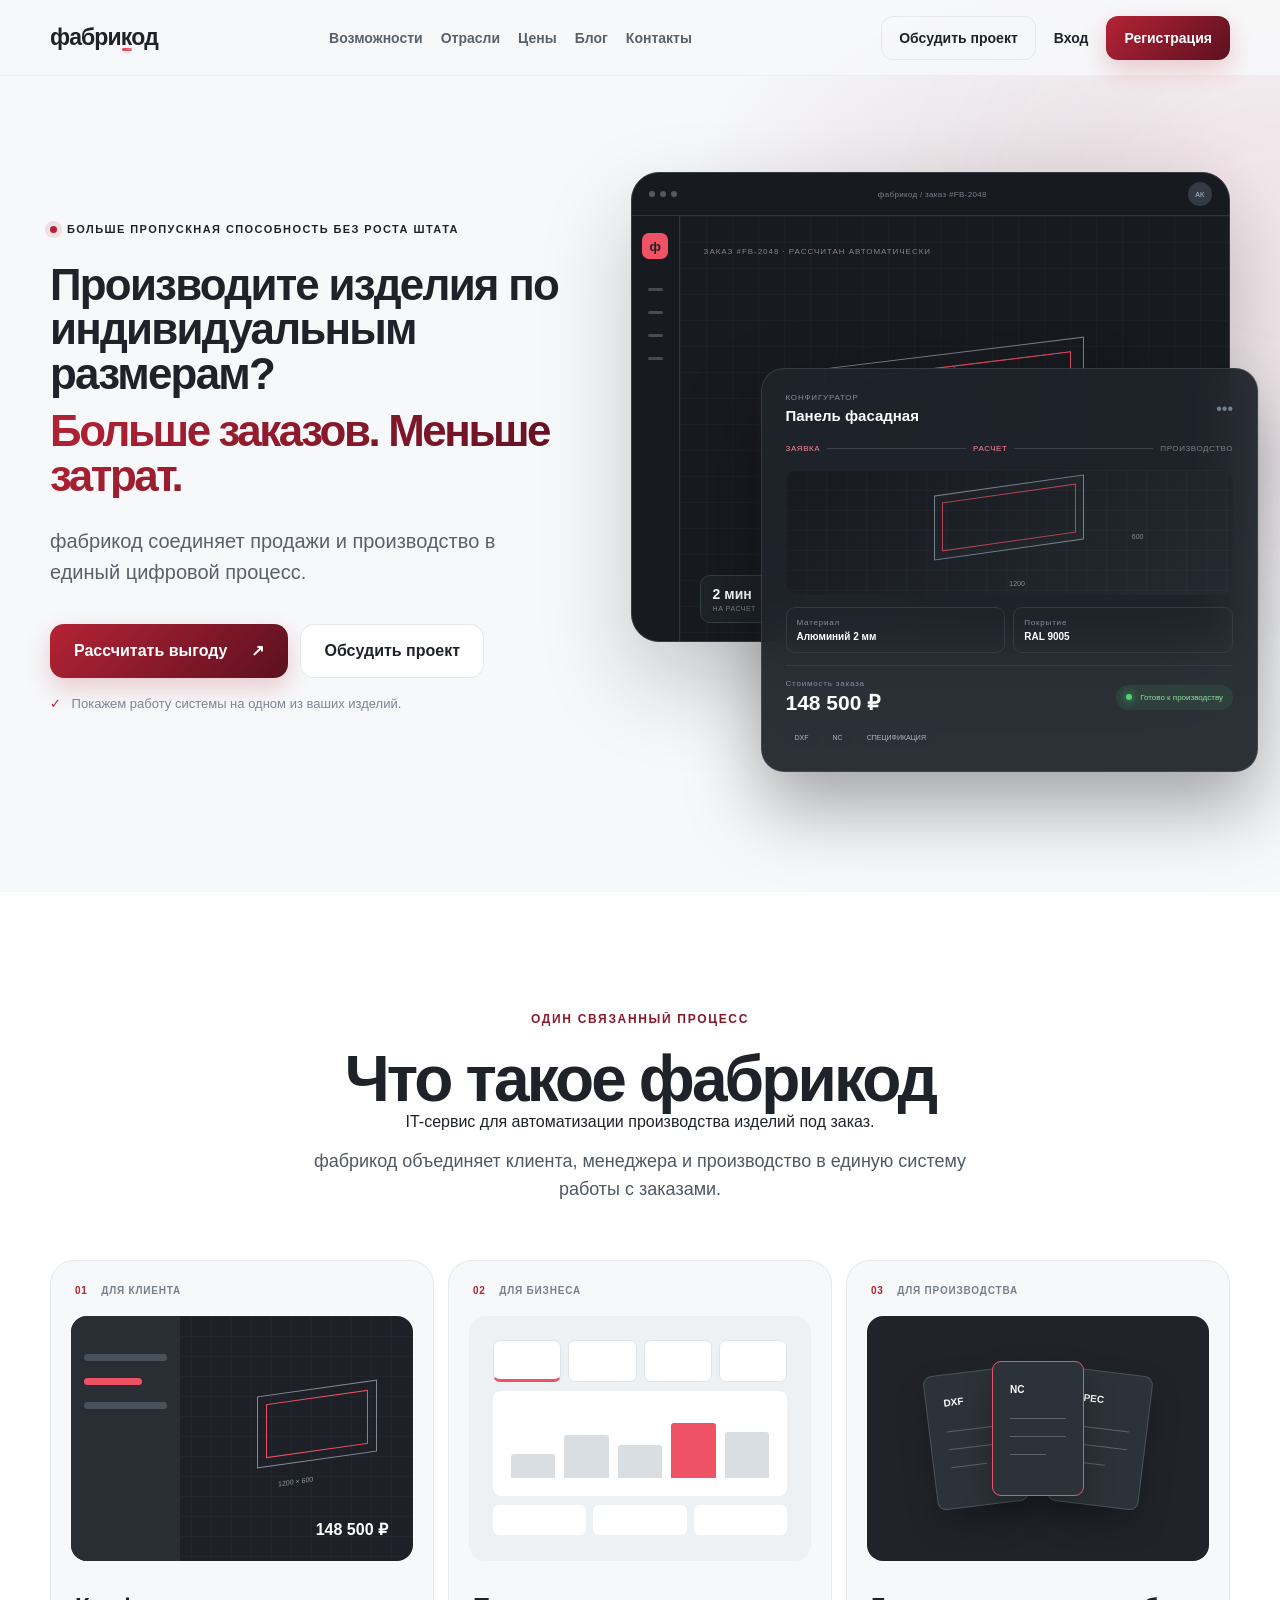
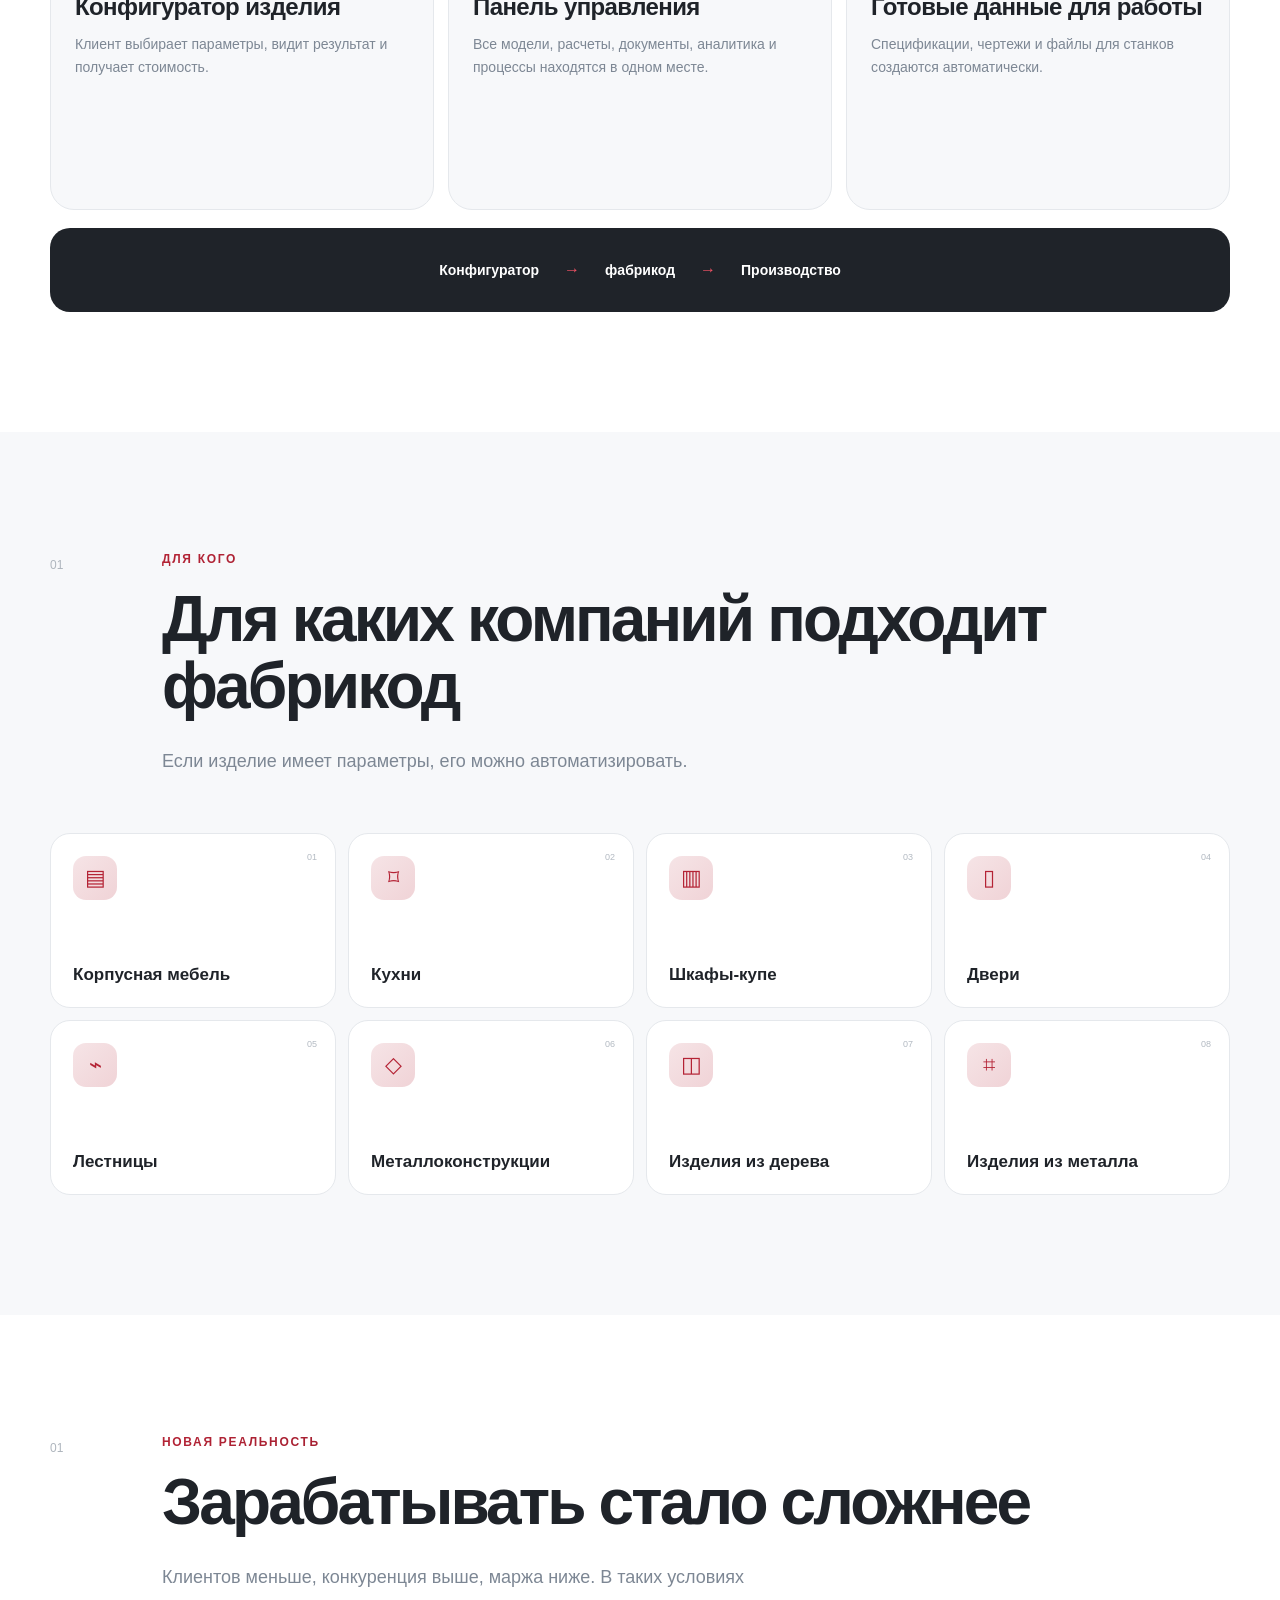
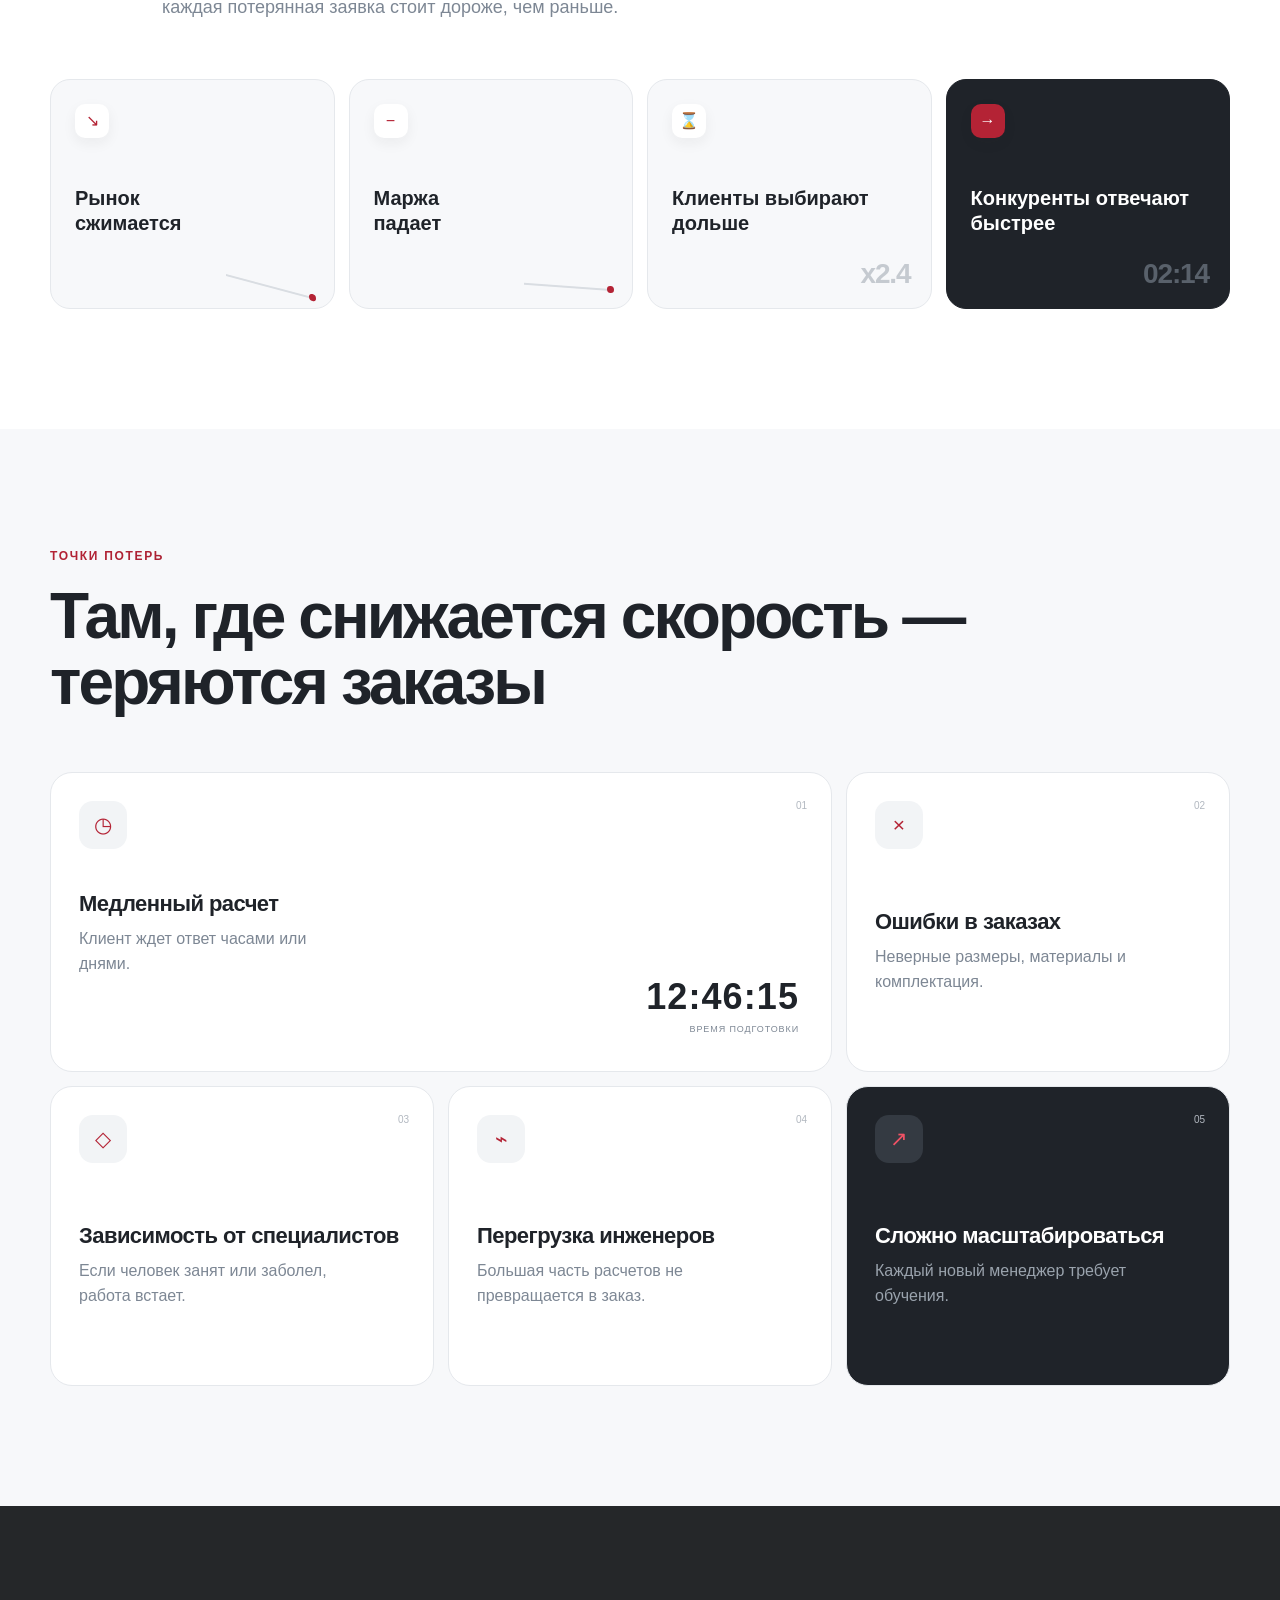
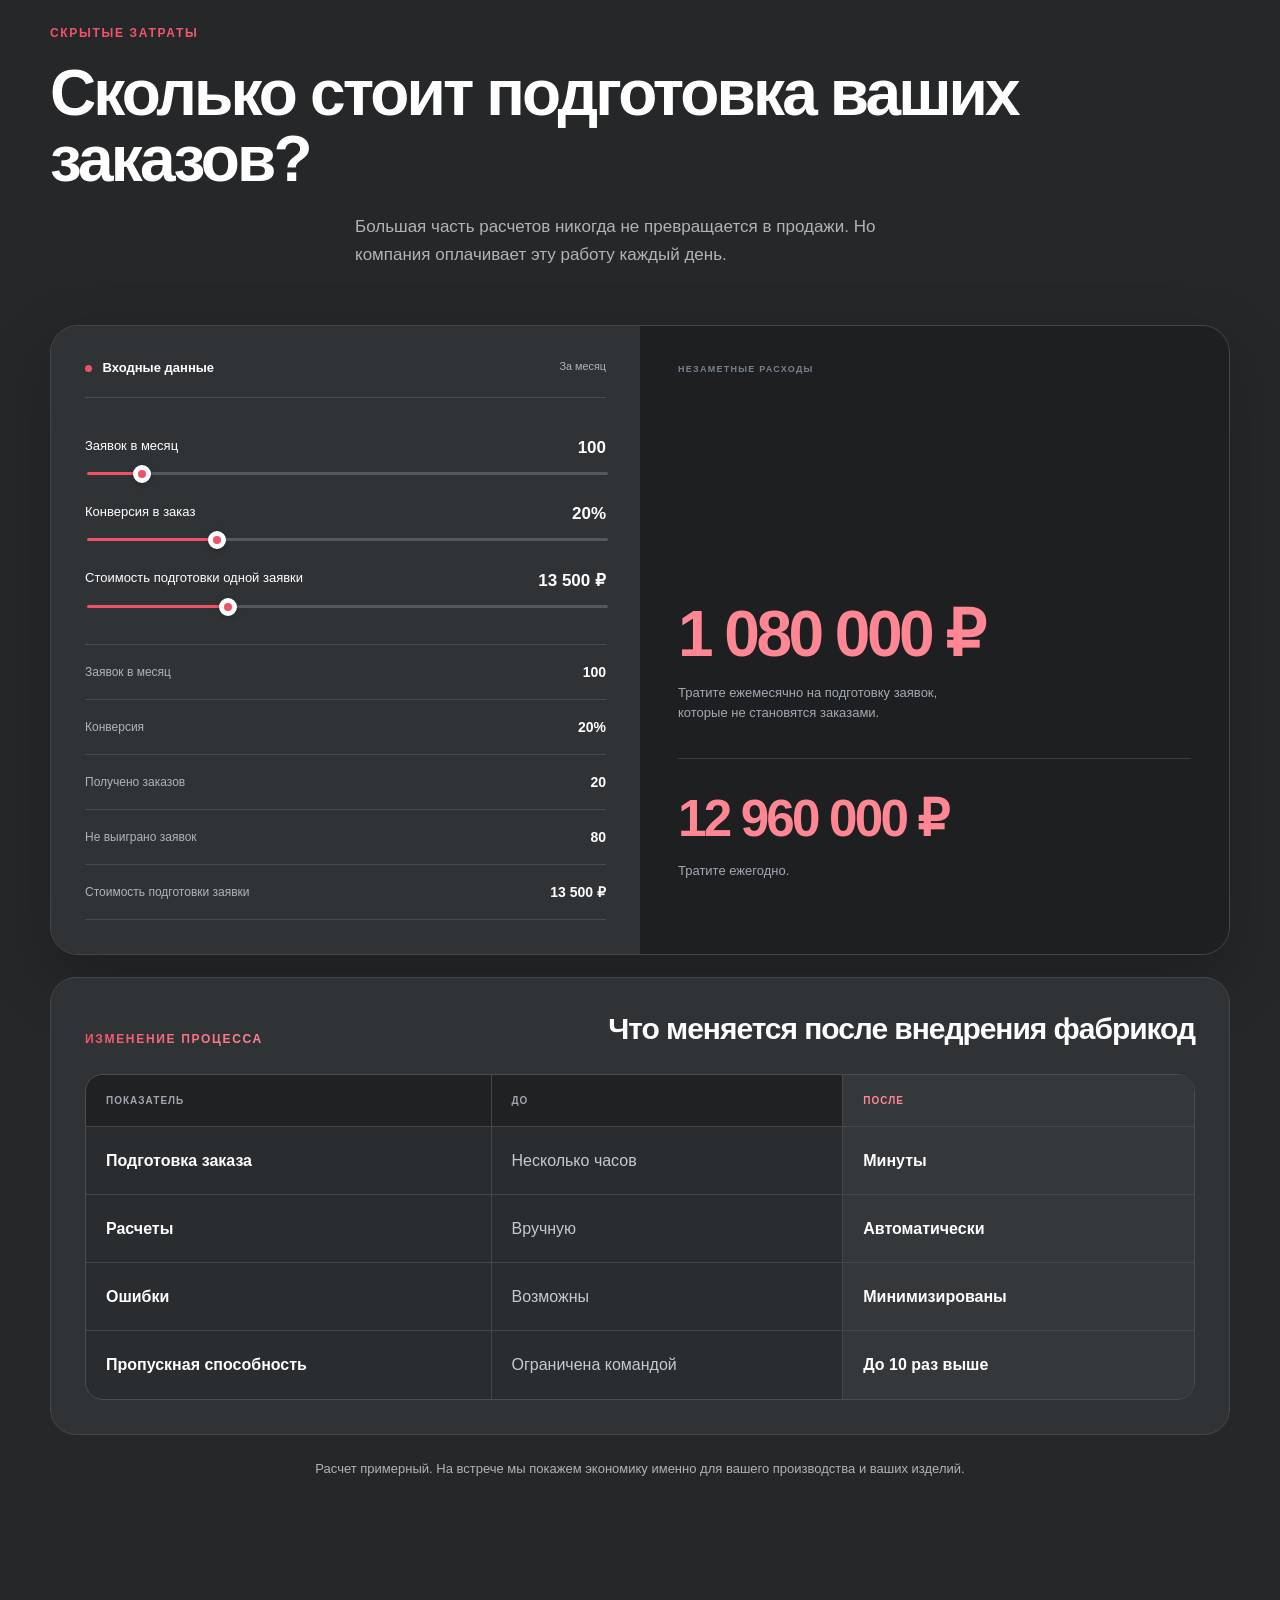
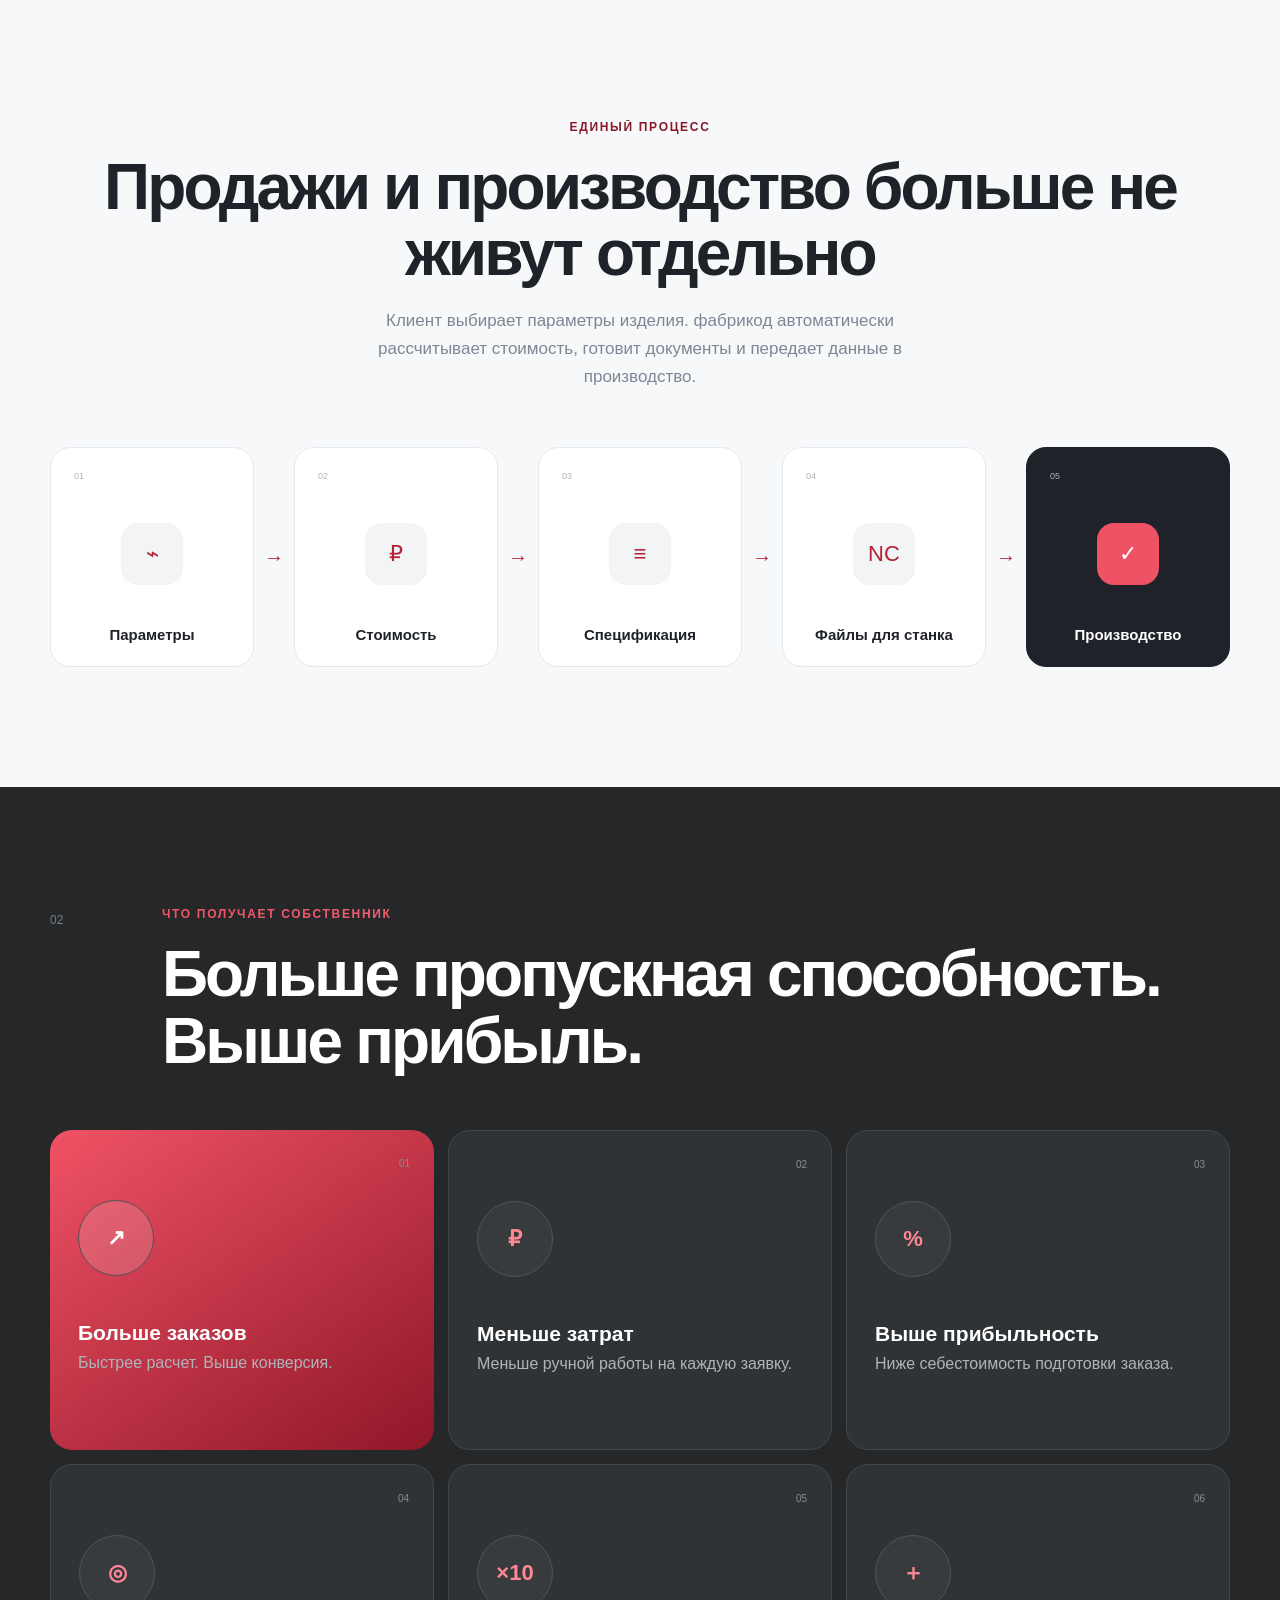
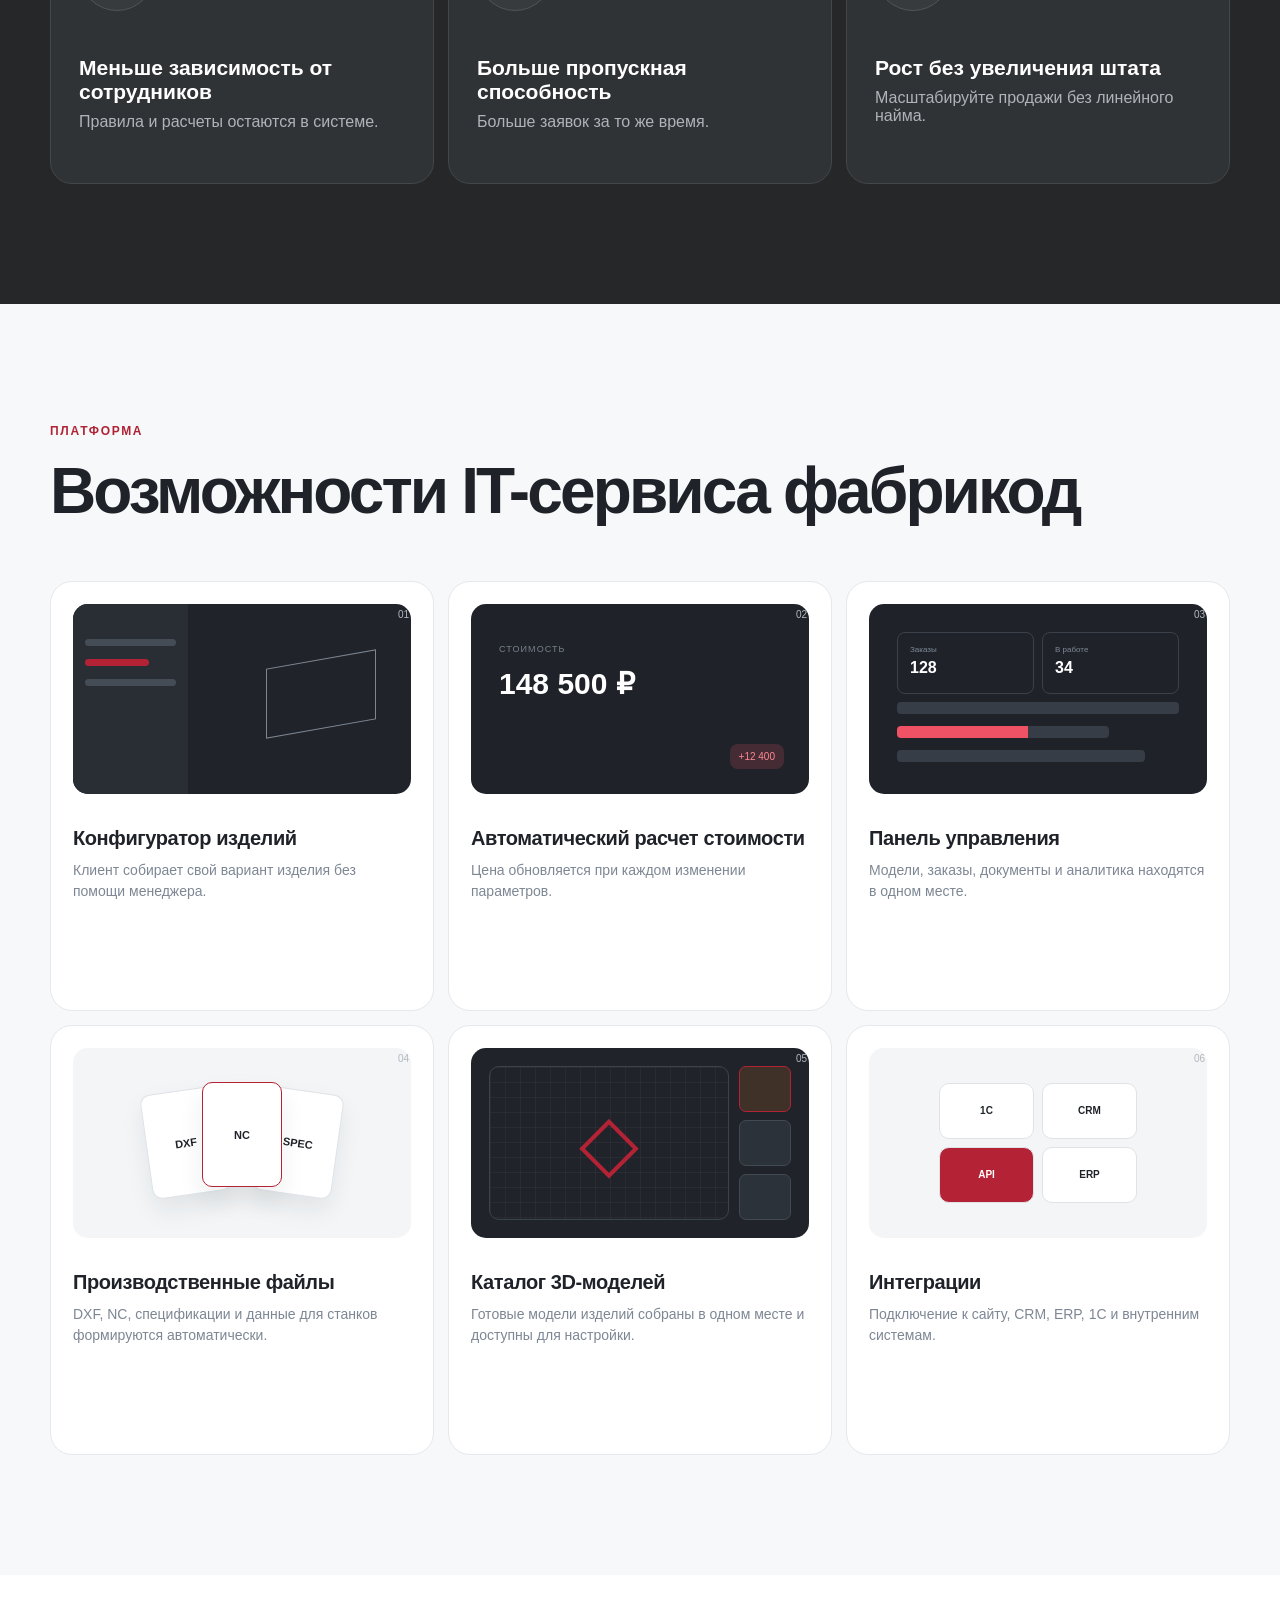
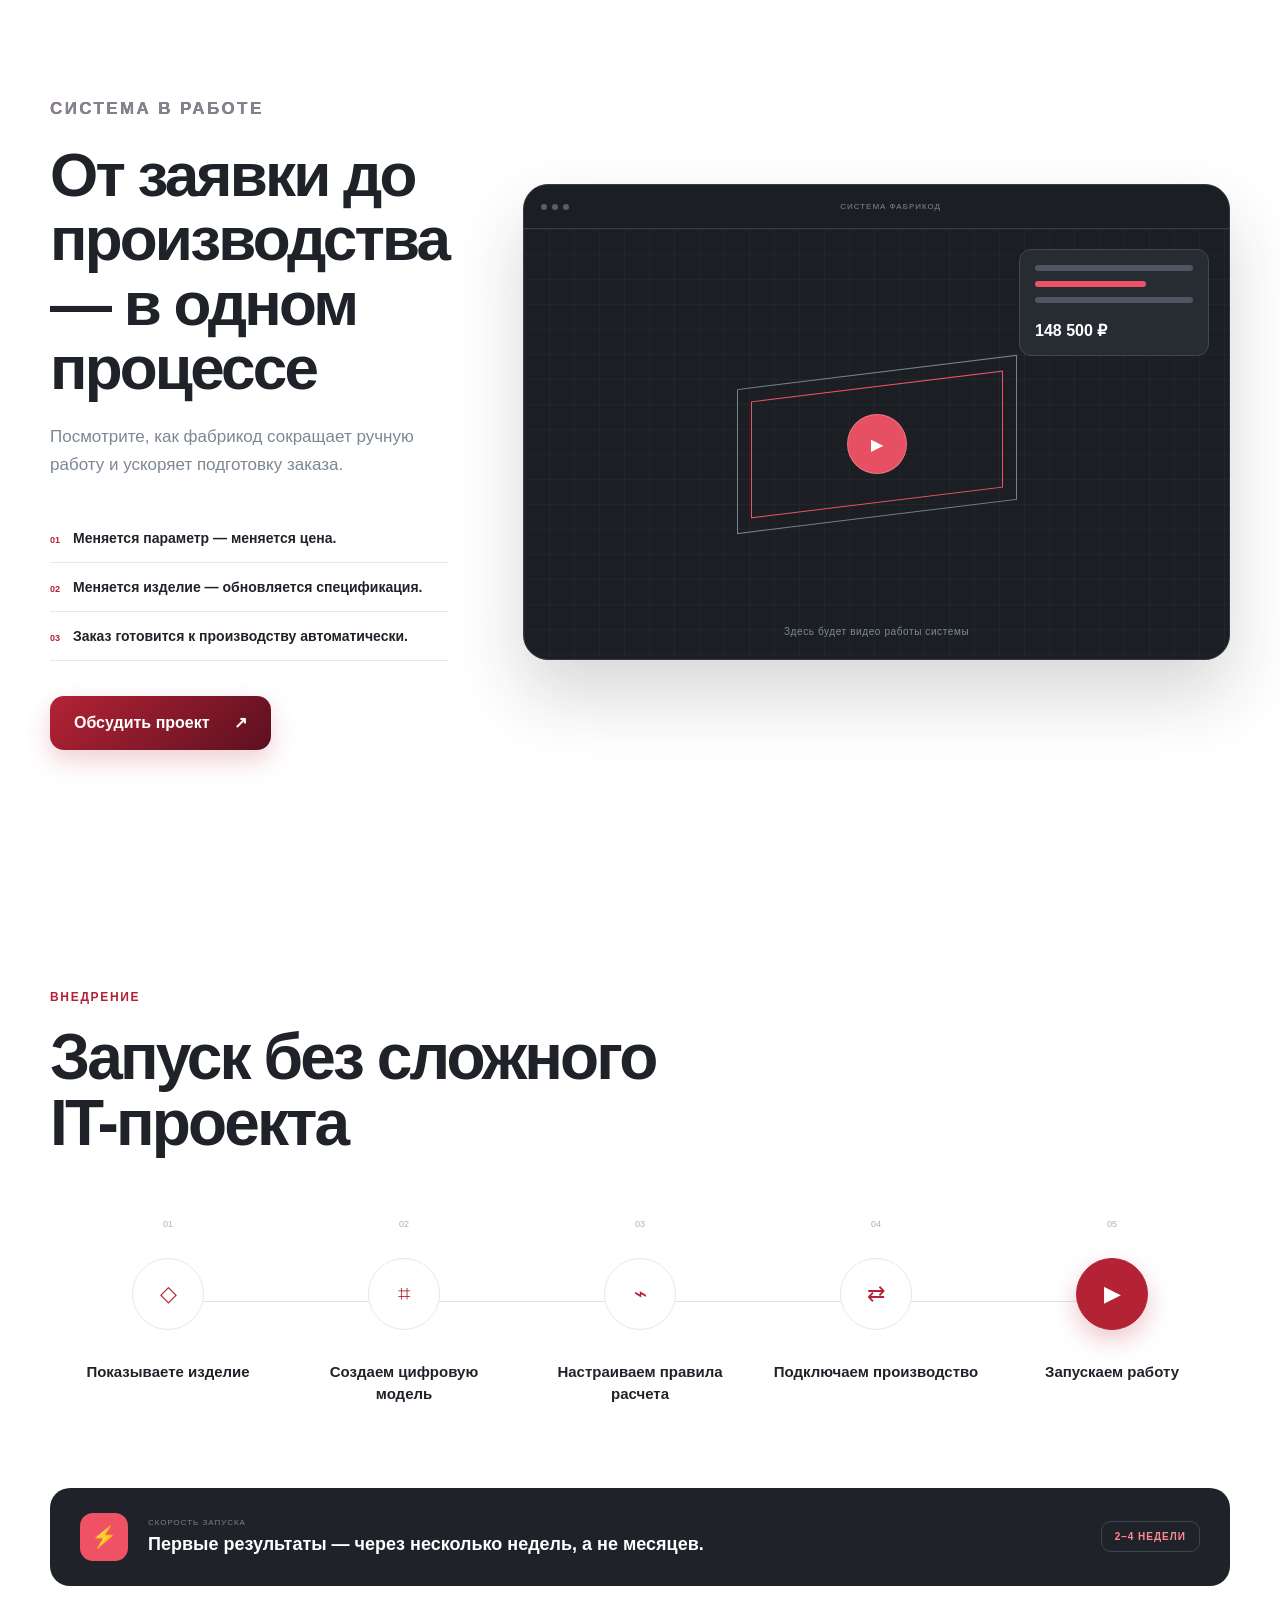
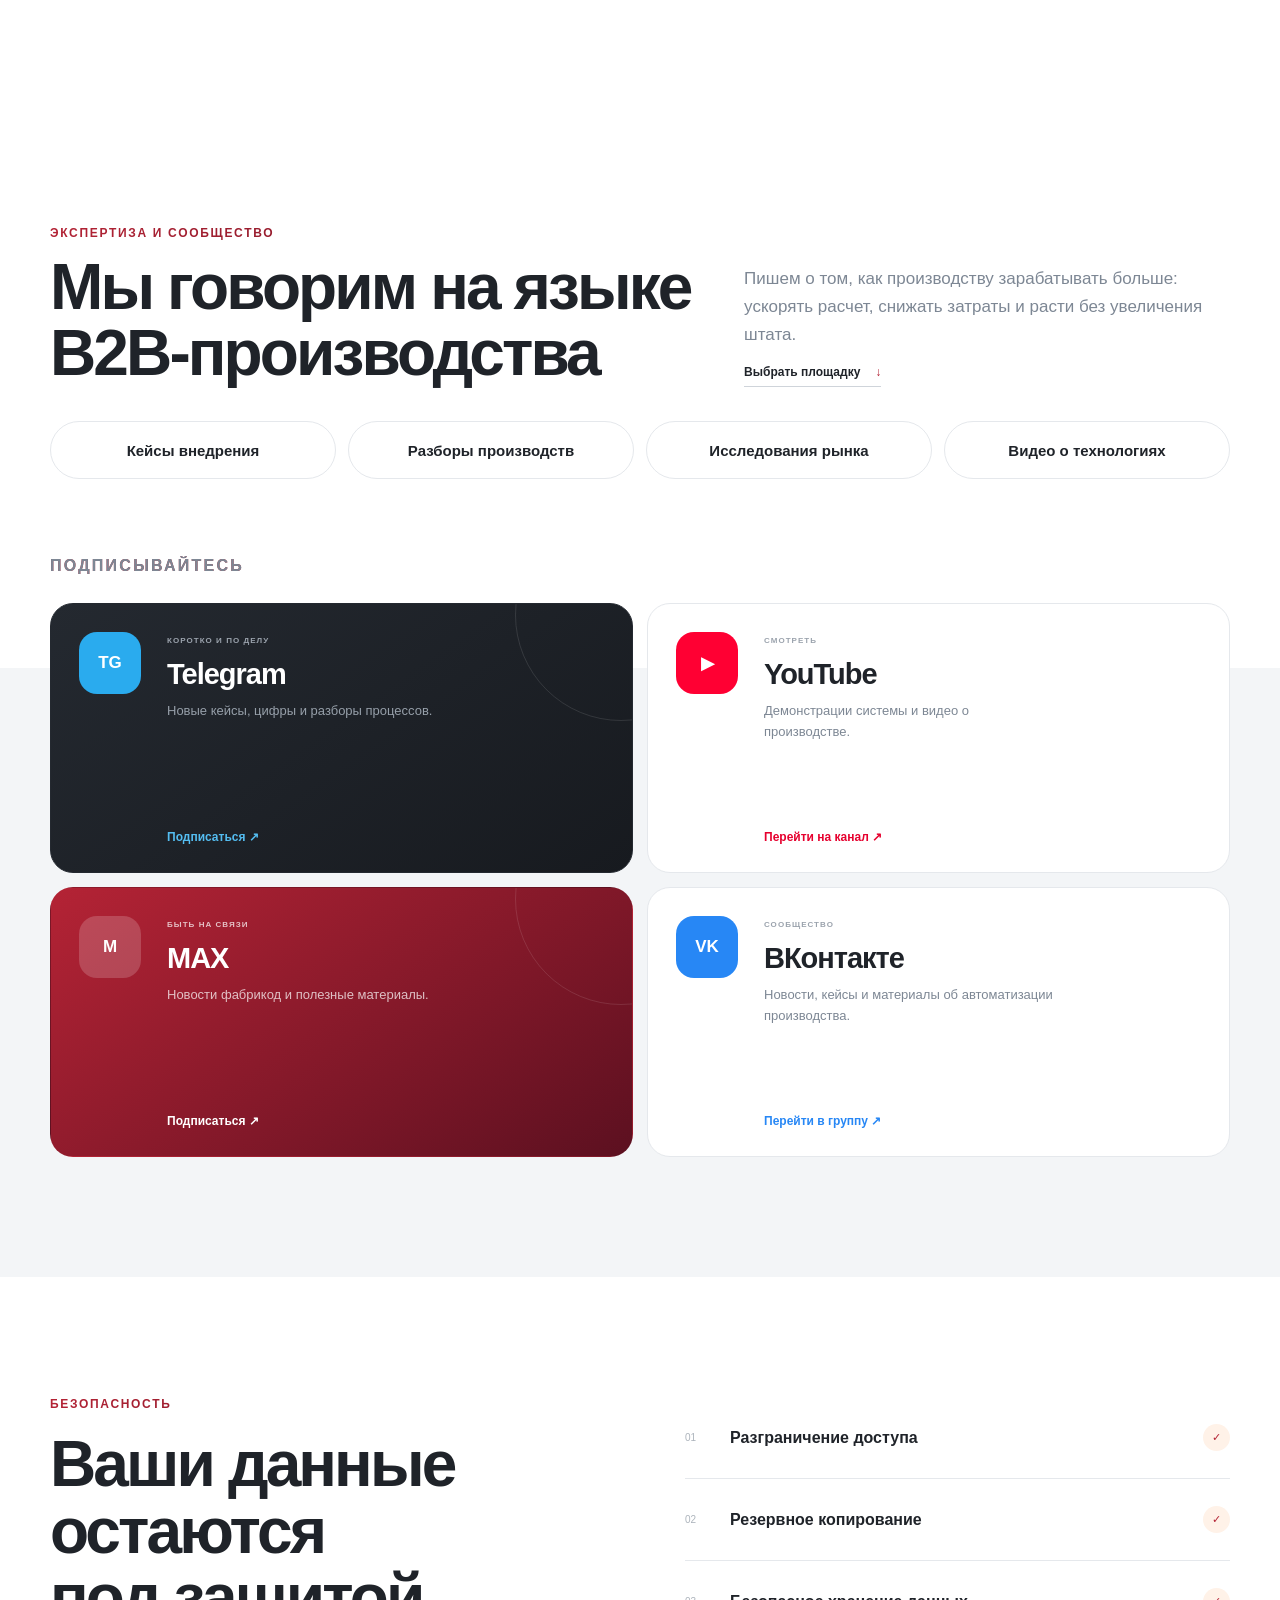
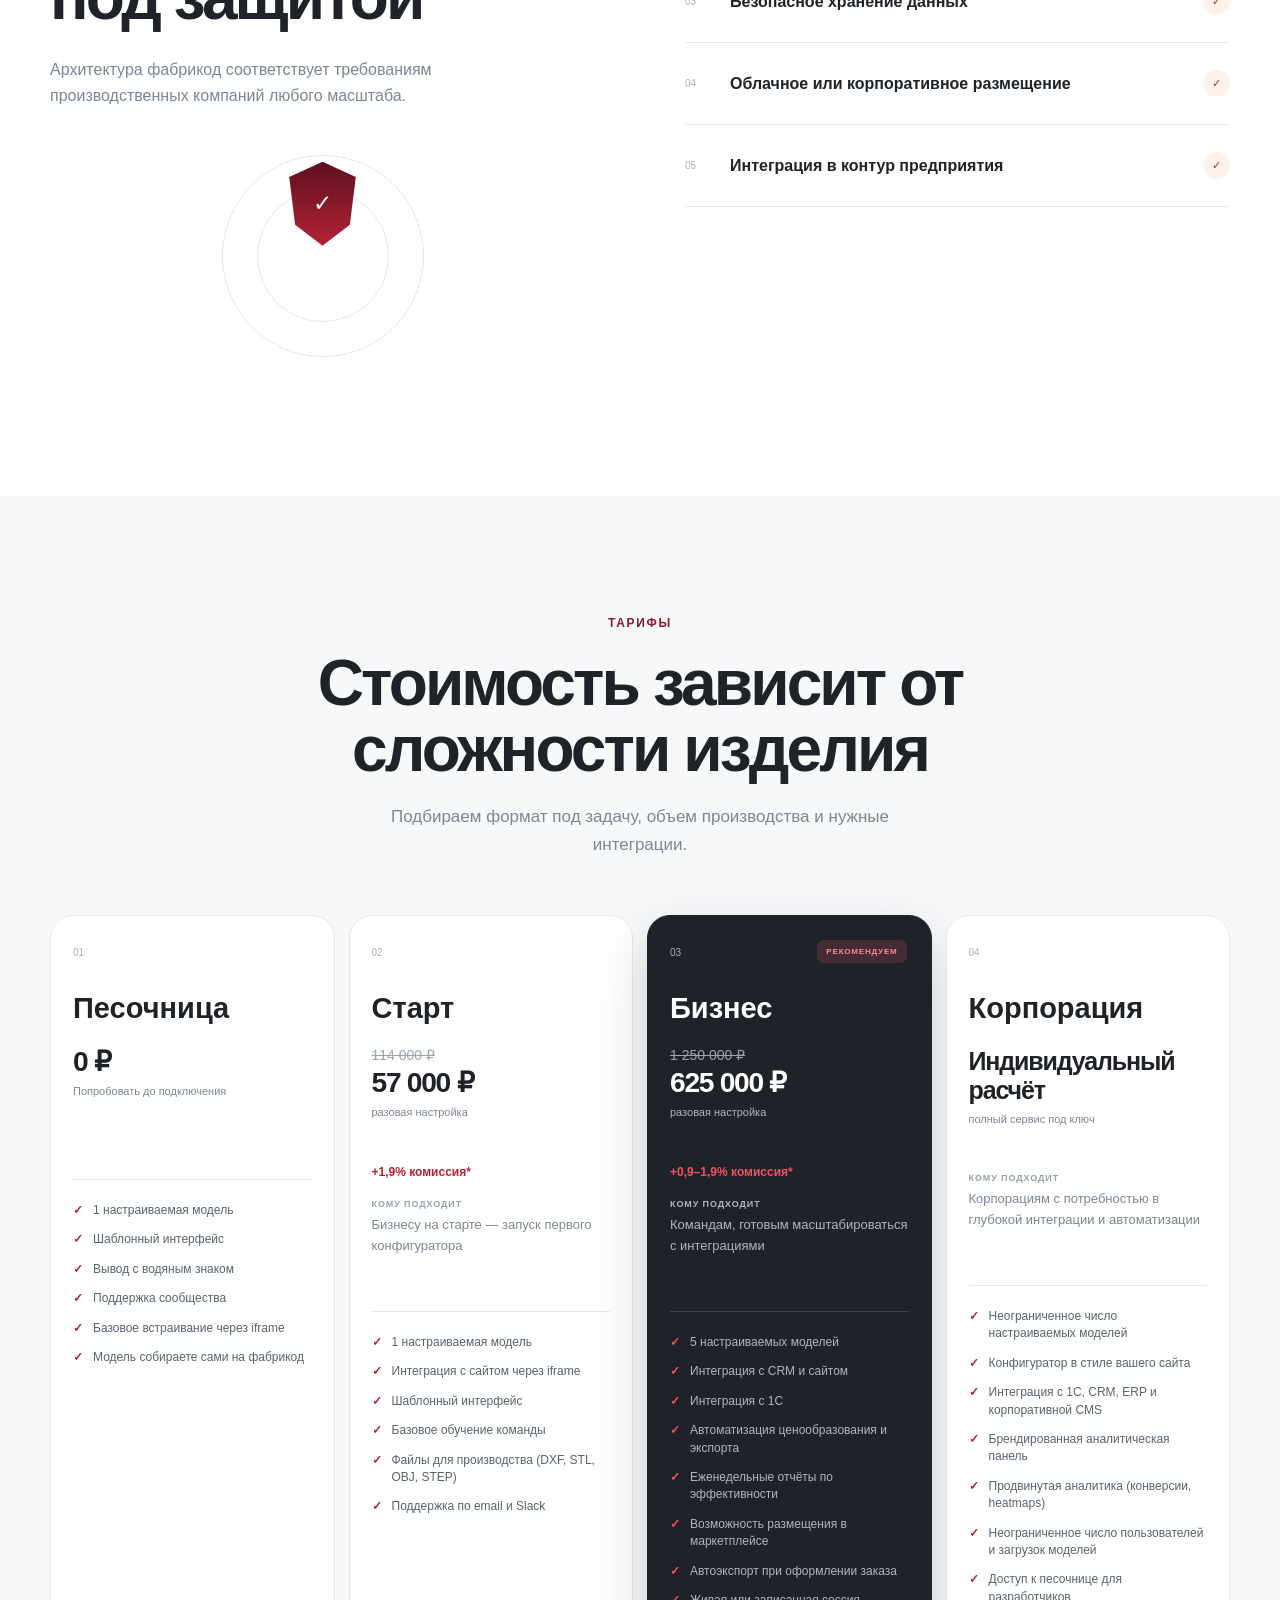
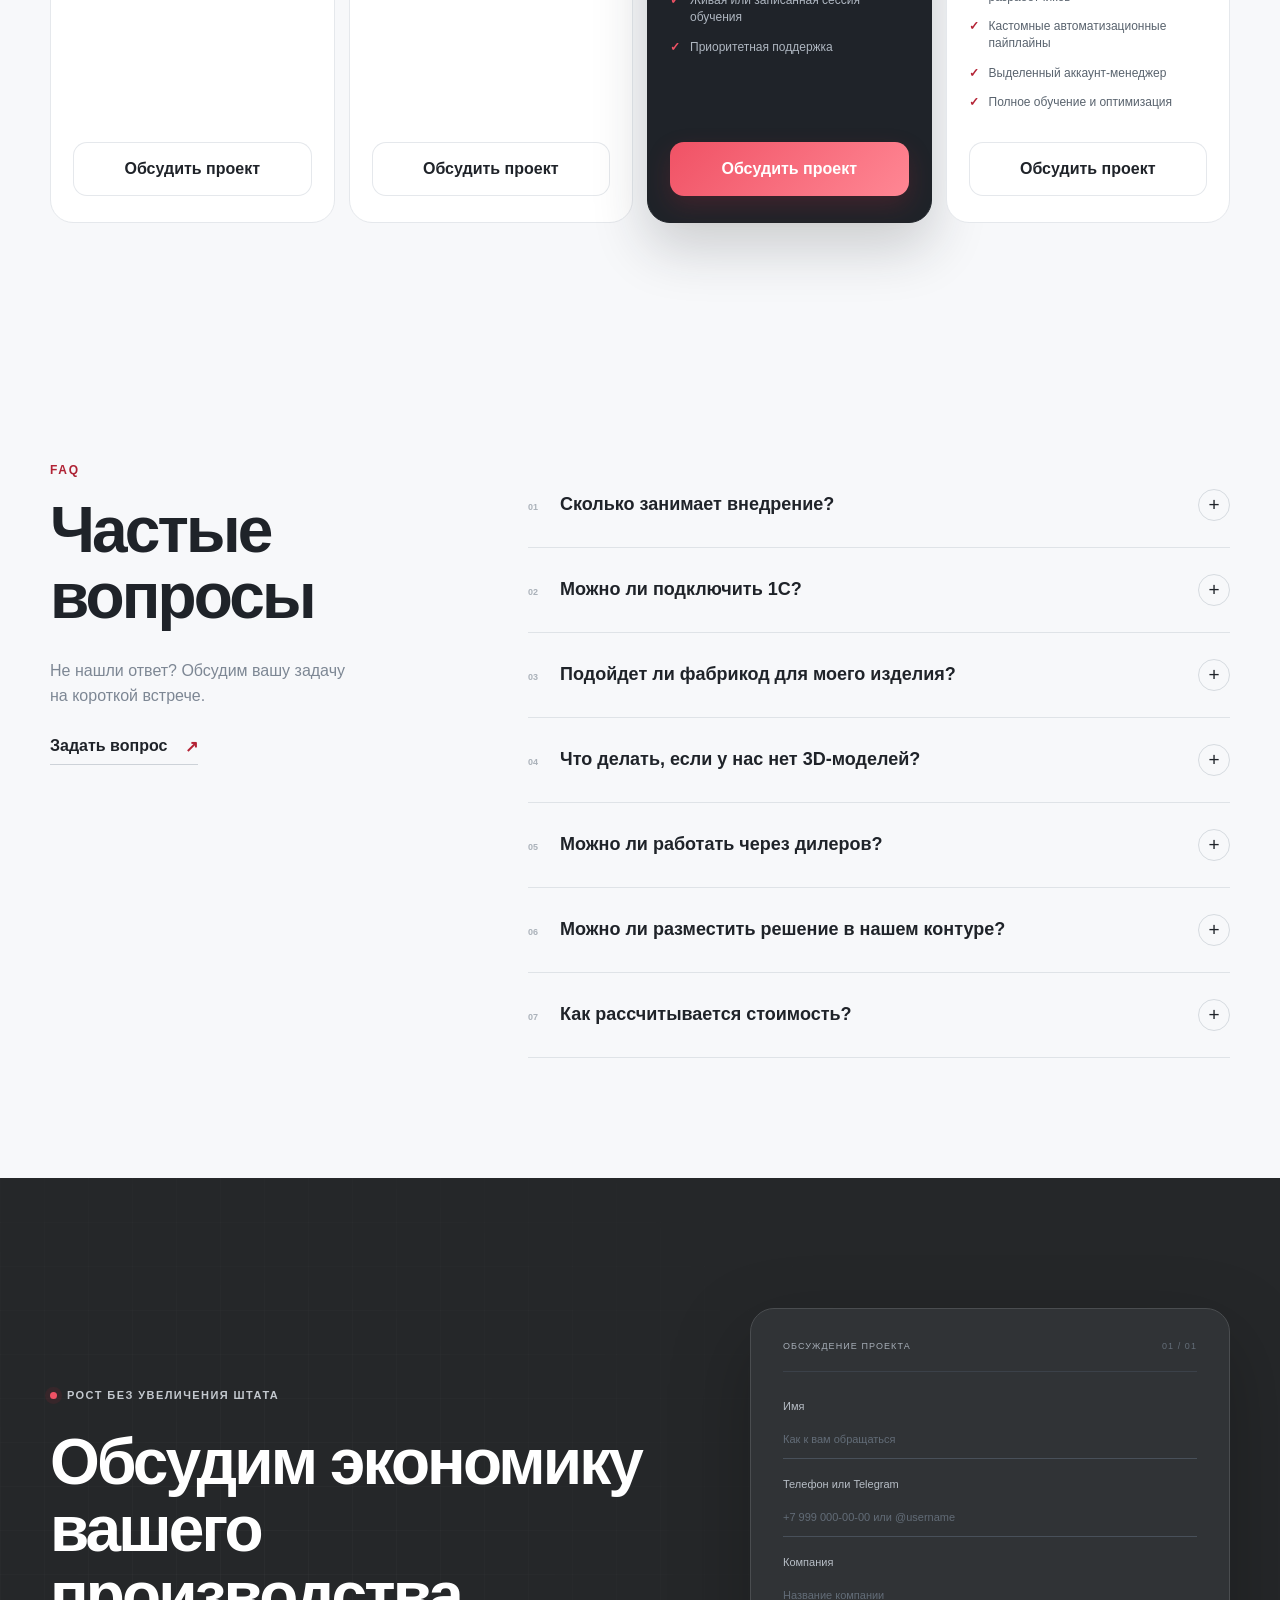
==== commit 45993aba: "Use lowercase Russian brand name" ====
--- a/index.html
+++ b/index.html
@@ -245,7 +245,7 @@
         <div class="pricing-grid">
           <article class="price-card reveal">
             <div class="price-card__head"><span>01</span><h3>Песочница</h3><div class="price-card__price"><strong>0 ₽</strong><small>Попробовать до подключения</small></div></div>
-            <ul class="price-card__features"><li>1 настраиваемая модель</li><li>Шаблонный интерфейс</li><li>Вывод с водяным знаком</li><li>Поддержка сообщества</li><li>Базовое встраивание через iframe</li><li>Модель собираете сами на Fabrikod</li></ul>
+            <ul class="price-card__features"><li>1 настраиваемая модель</li><li>Шаблонный интерфейс</li><li>Вывод с водяным знаком</li><li>Поддержка сообщества</li><li>Базовое встраивание через iframe</li><li>Модель собираете сами на фабрикод</li></ul>
             <a class="button button--secondary" href="#demo">Обсудить проект</a>
           </article>
           <article class="price-card reveal">
@@ -301,8 +301,8 @@
 
     <section class="contact-map" id="contacts">
       <div class="container contact-map__grid">
-        <div class="contact-map__copy reveal"><p class="kicker">Контакты</p><h2>Офис Fabrikod в Москве</h2><p>Пресненская набережная, д. 6, стр. 2, Башня «Империя», Москва, 123317, Россия</p><a class="text-link" href="https://yandex.ru/maps/?text=Пресненская%20набережная%2C%20д.%206%2C%20стр.%202%2C%20Башня%20Империя" target="_blank" rel="noopener noreferrer">Открыть в Яндекс Картах <span>↗</span></a></div>
-        <div class="contact-map__frame reveal"><iframe src="https://yandex.ru/map-widget/v1/?text=Пресненская%20набережная%2C%20д.%206%2C%20стр.%202%2C%20Башня%20Империя%2C%20Москва&amp;z=16" title="Офис Fabrikod на Яндекс Картах" loading="lazy" allowfullscreen></iframe></div>
+        <div class="contact-map__copy reveal"><p class="kicker">Контакты</p><h2>Офис фабрикод в Москве</h2><p>Пресненская набережная, д. 6, стр. 2, Башня «Империя», Москва, 123317, Россия</p><a class="text-link" href="https://yandex.ru/maps/?text=Пресненская%20набережная%2C%20д.%206%2C%20стр.%202%2C%20Башня%20Империя" target="_blank" rel="noopener noreferrer">Открыть в Яндекс Картах <span>↗</span></a></div>
+        <div class="contact-map__frame reveal"><iframe src="https://yandex.ru/map-widget/v1/?text=Пресненская%20набережная%2C%20д.%206%2C%20стр.%202%2C%20Башня%20Империя%2C%20Москва&amp;z=16" title="Офис фабрикод на Яндекс Картах" loading="lazy" allowfullscreen></iframe></div>
       </div>
     </section>
   </main>
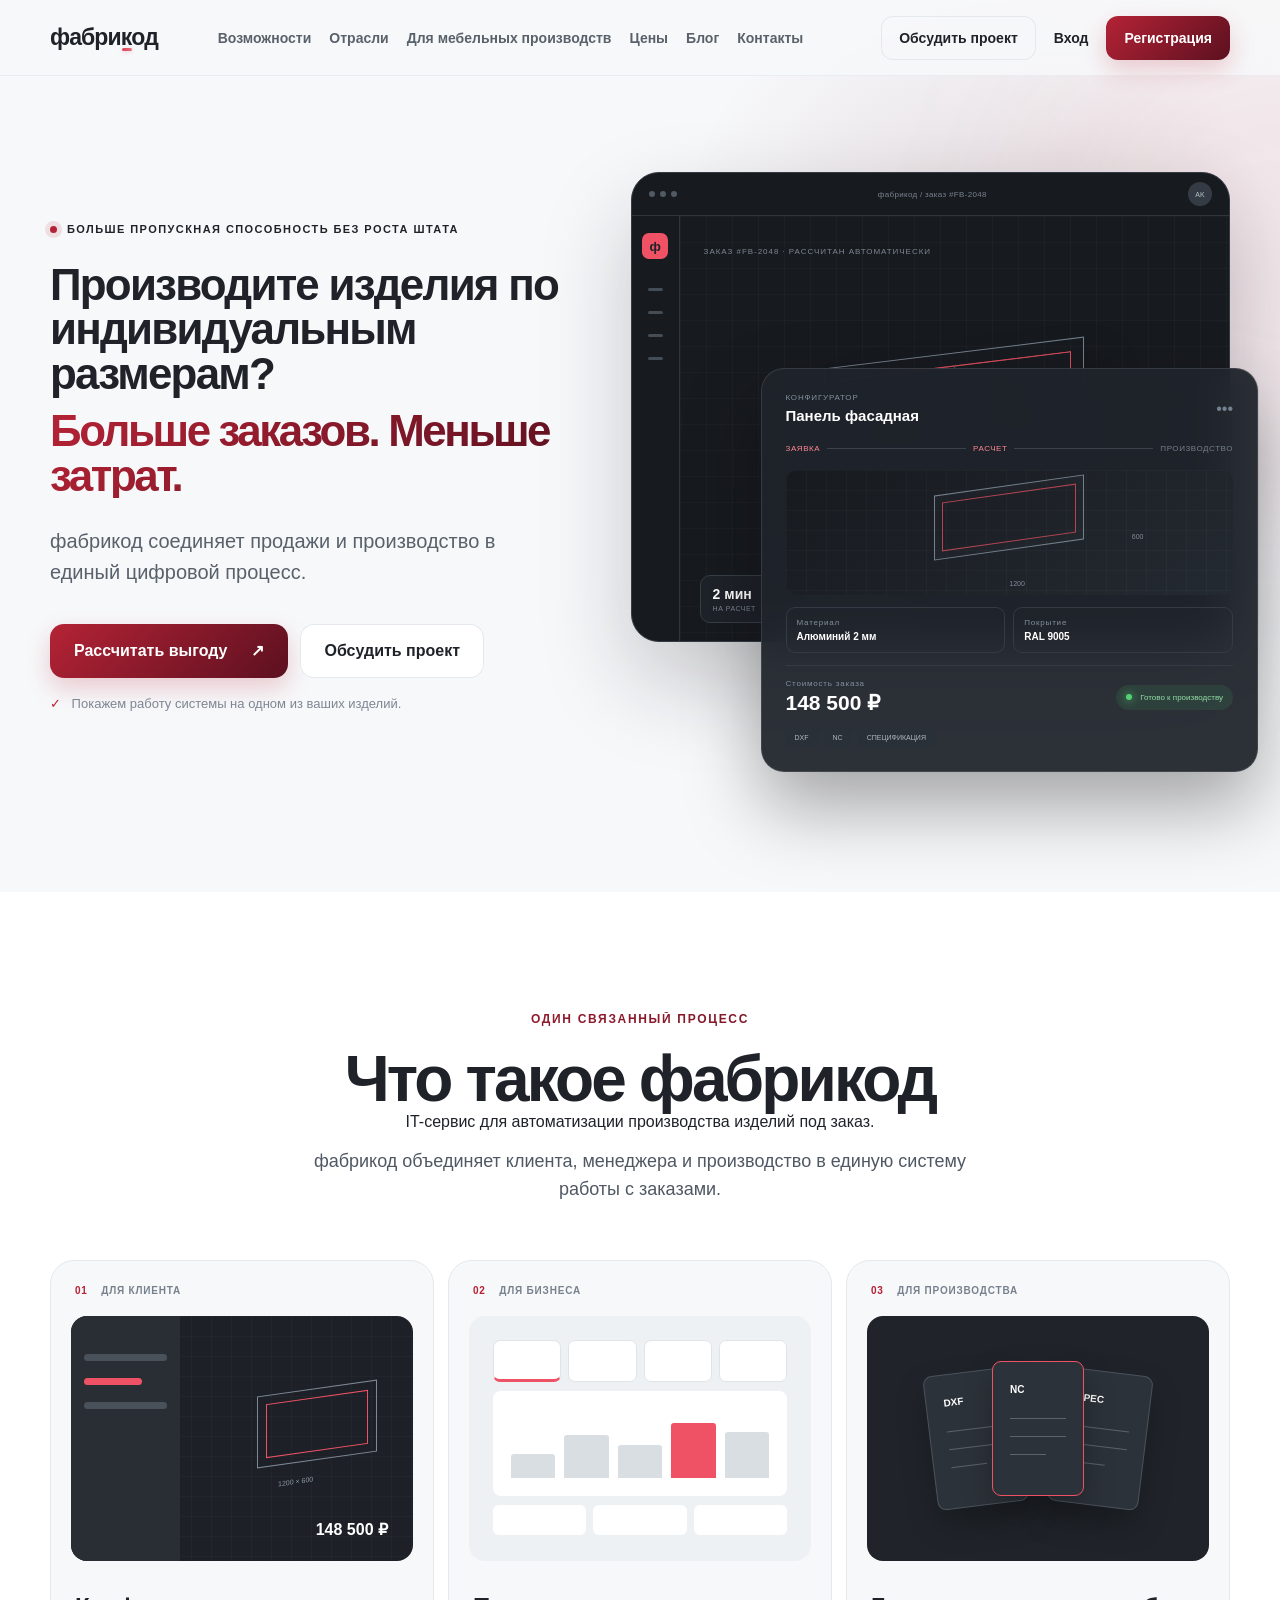
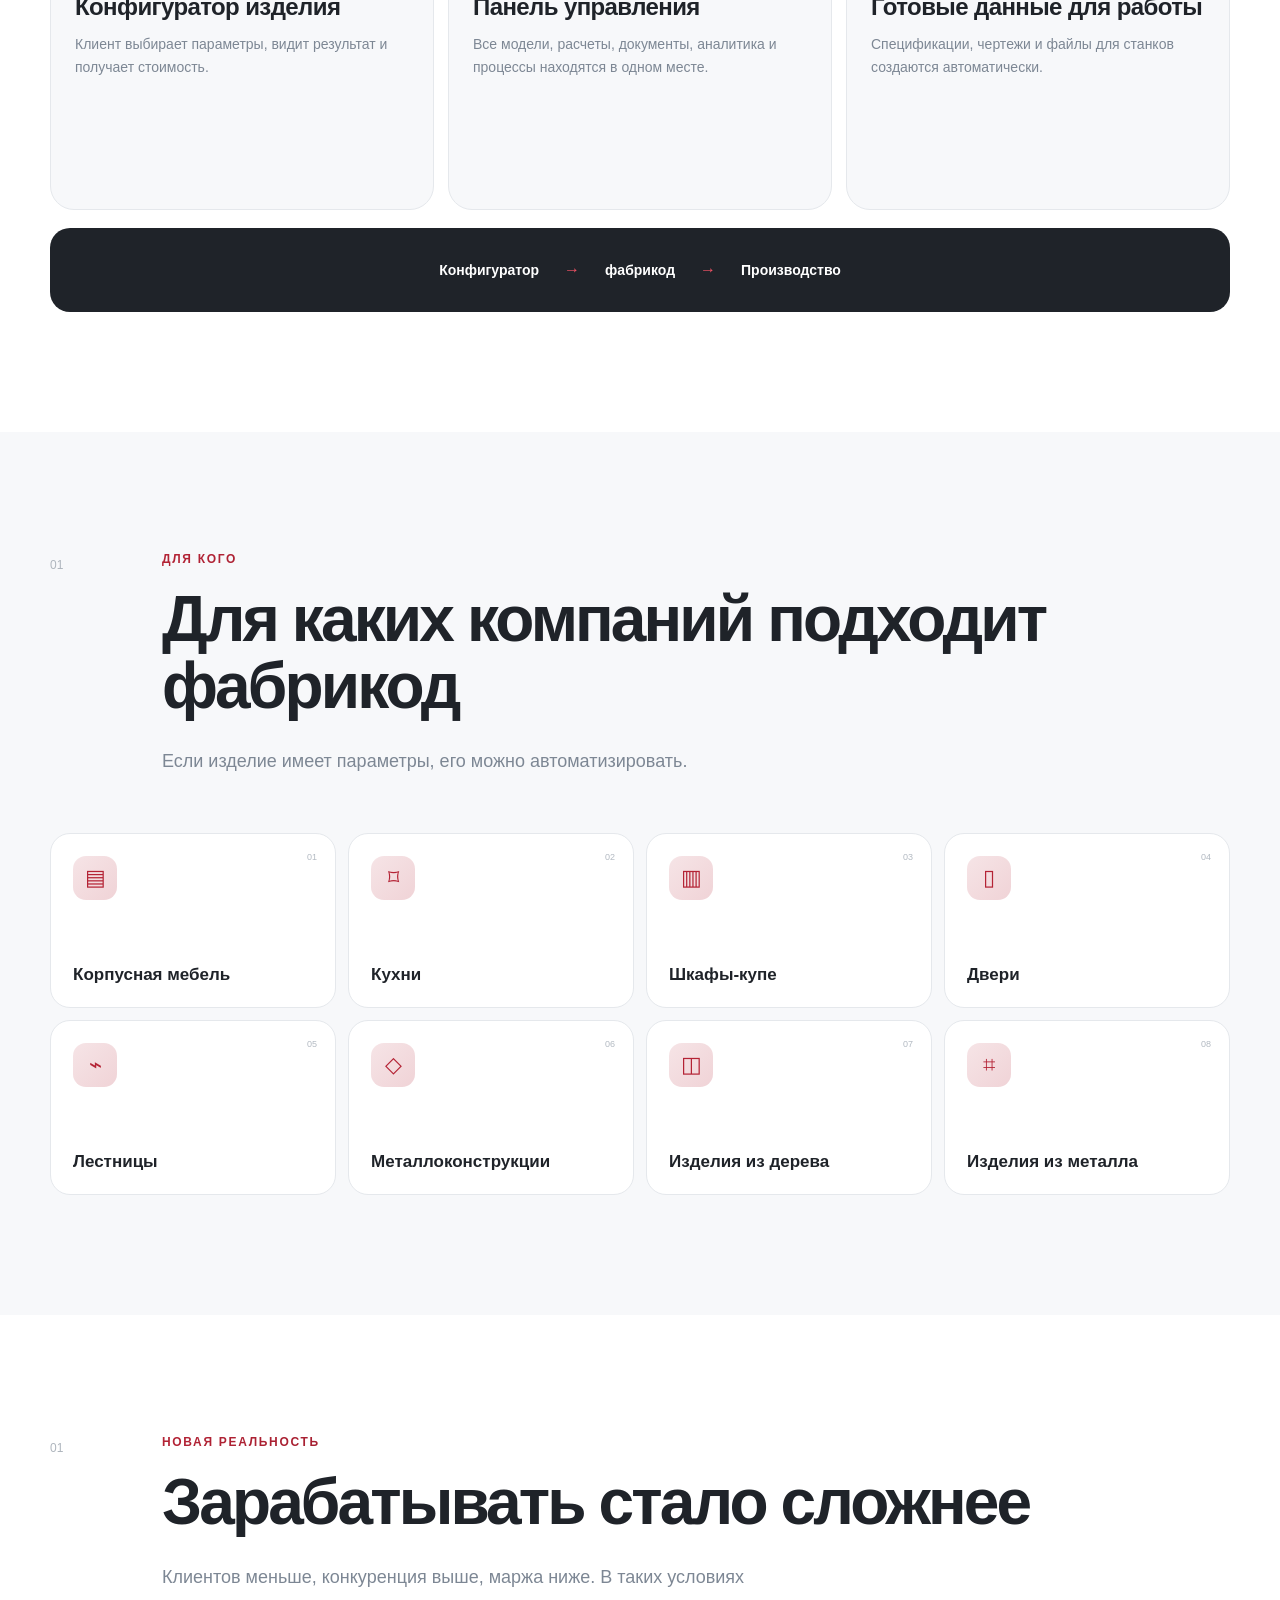
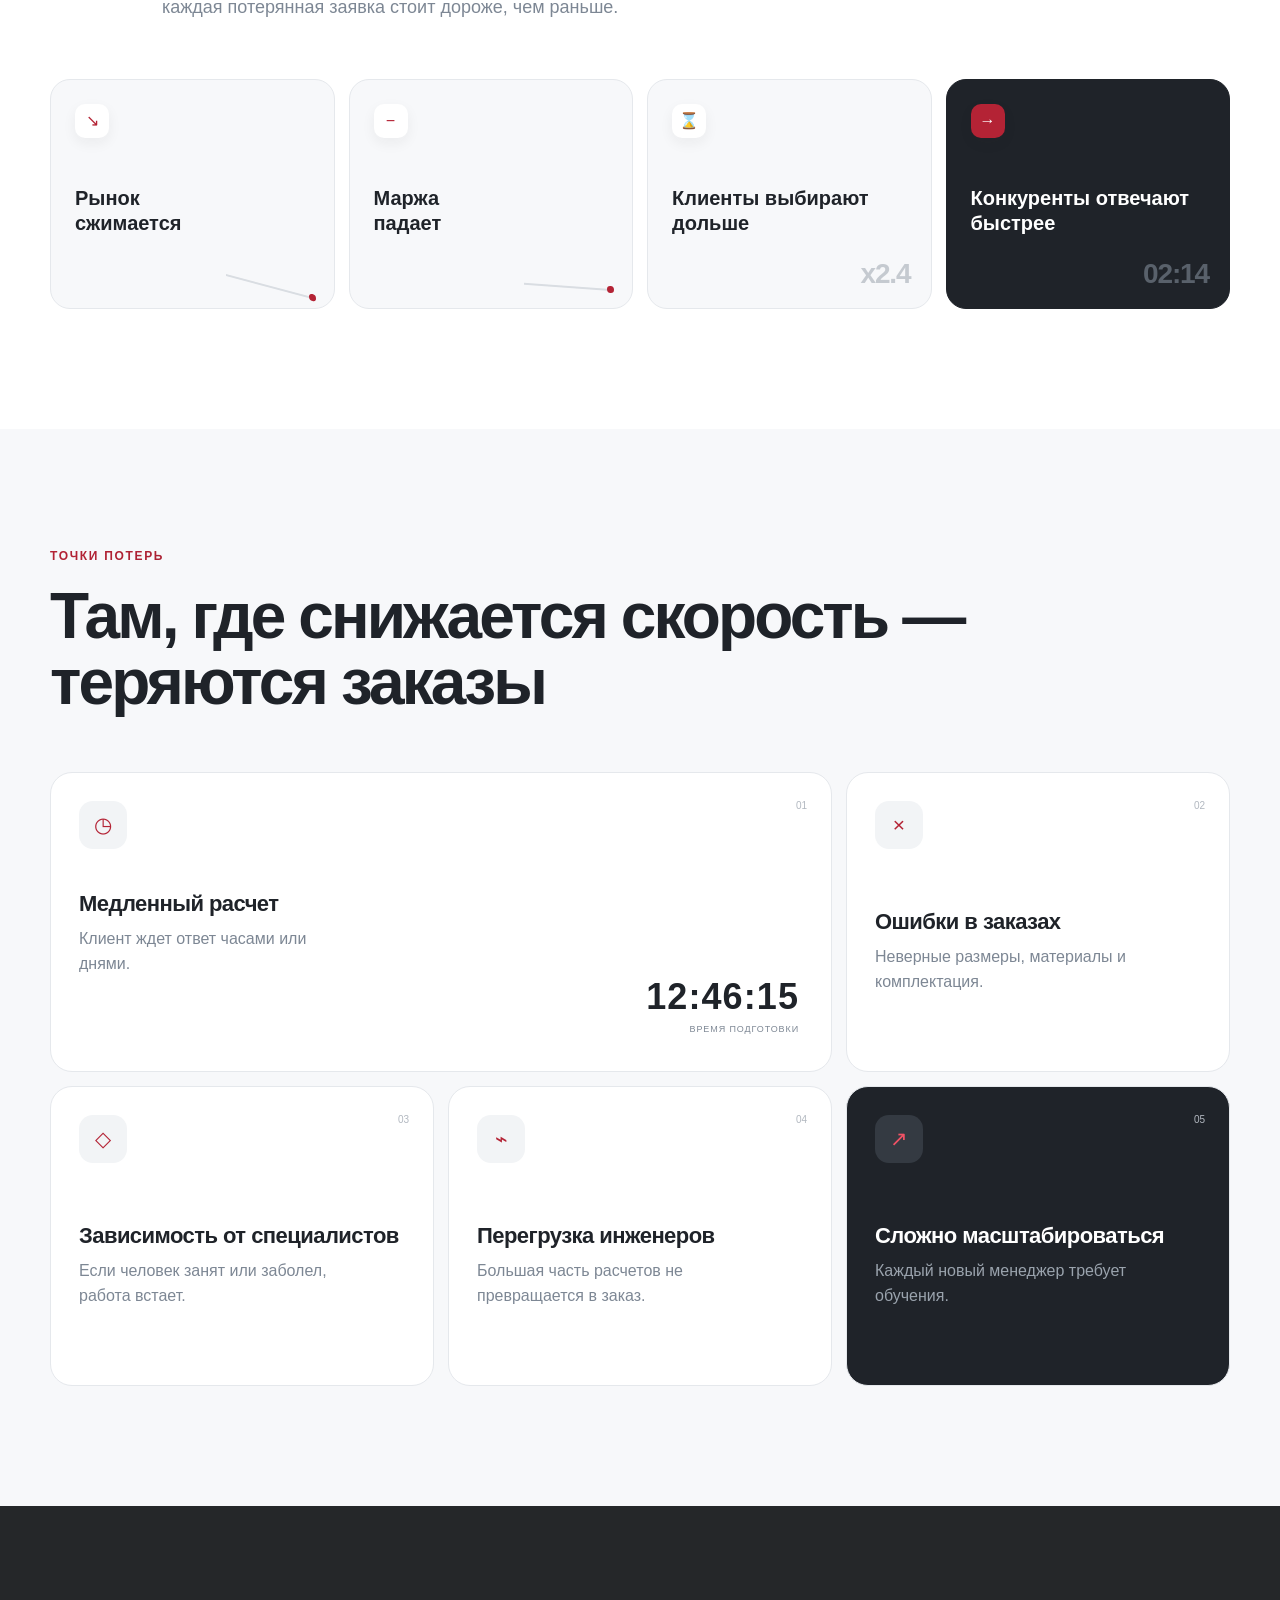
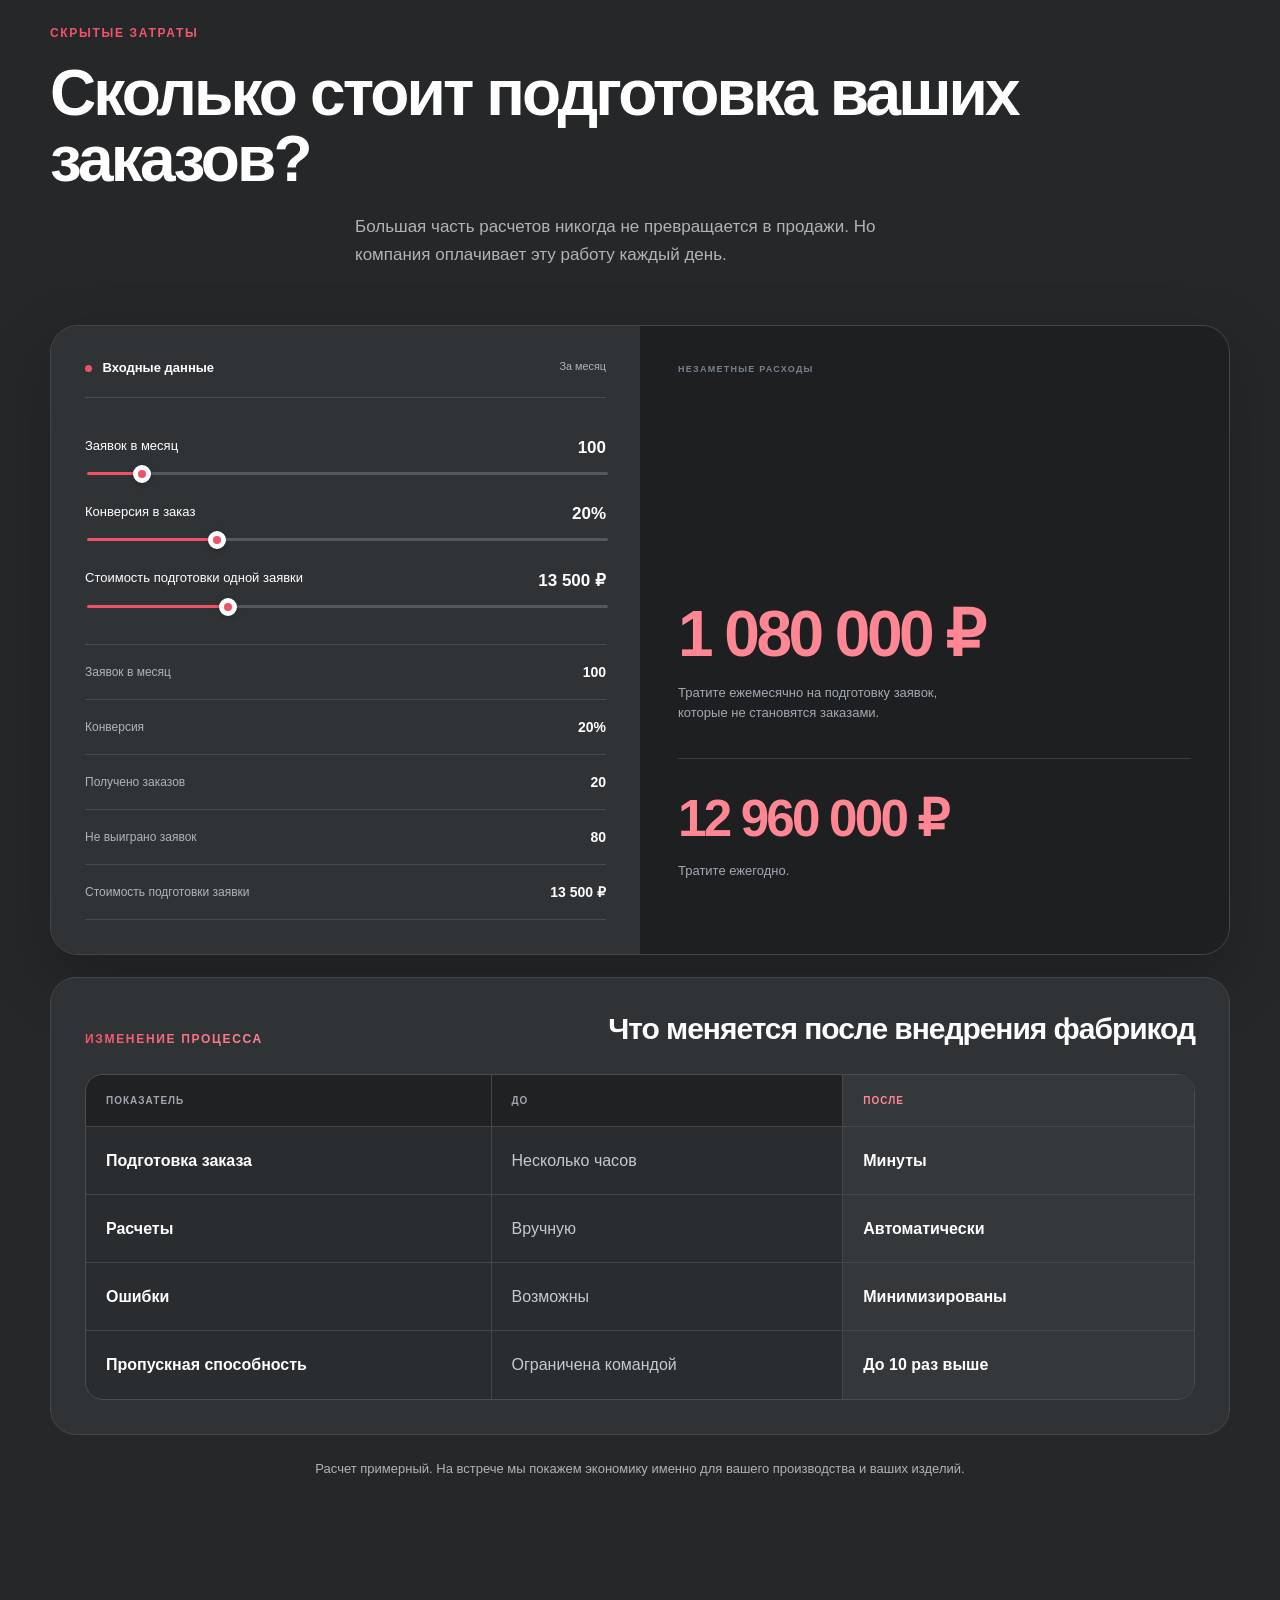
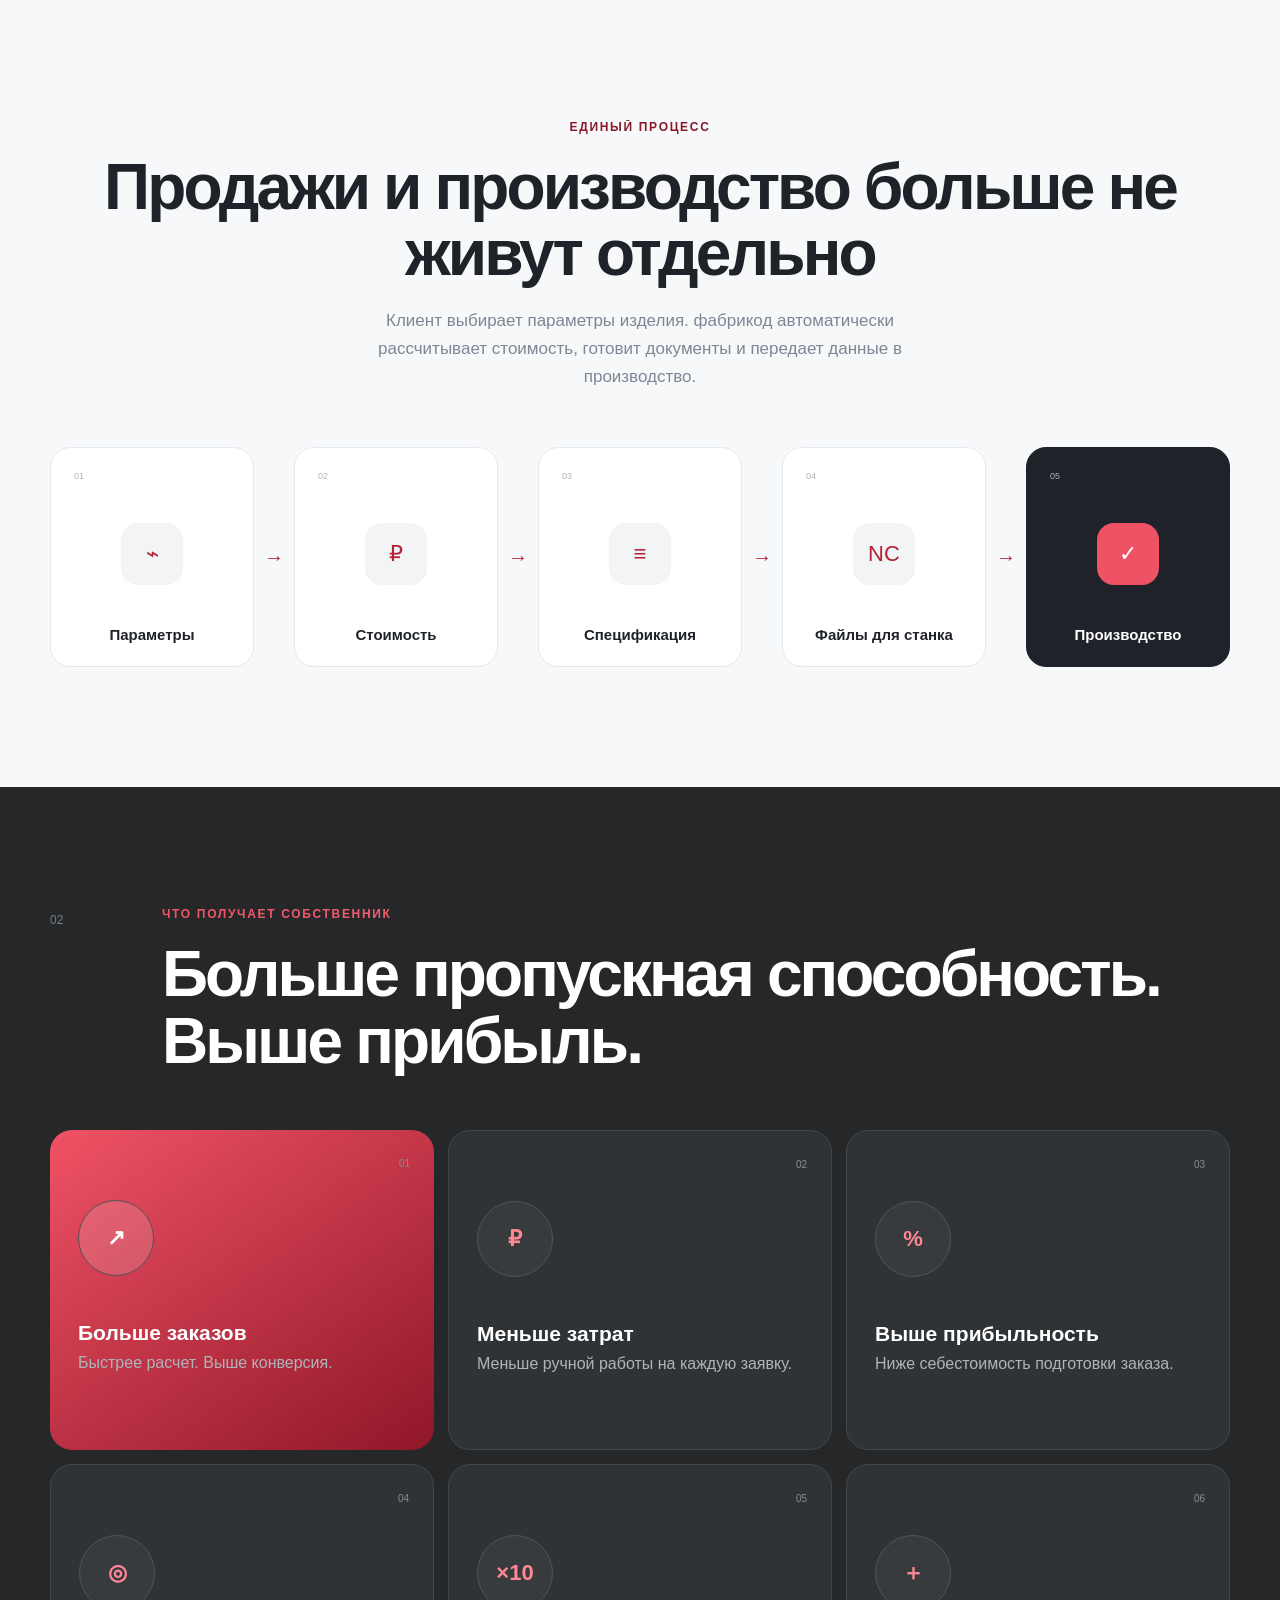
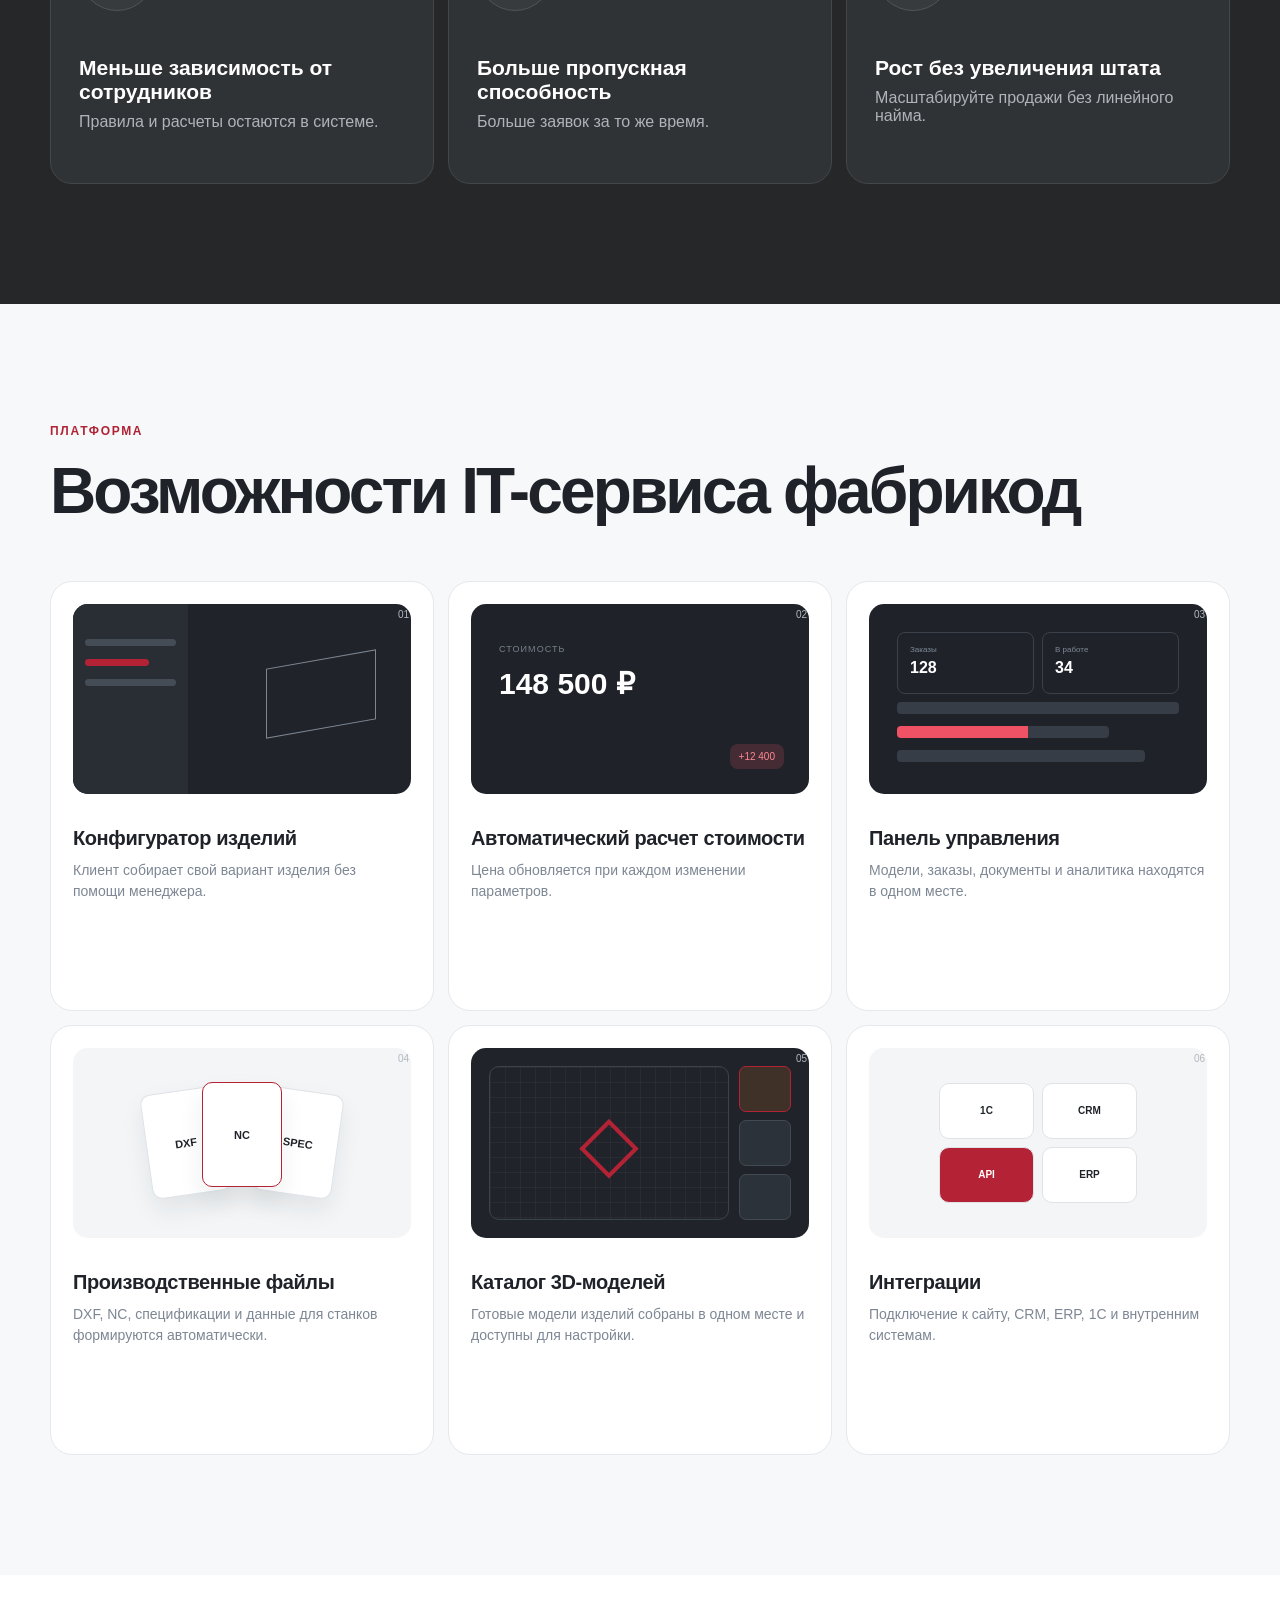
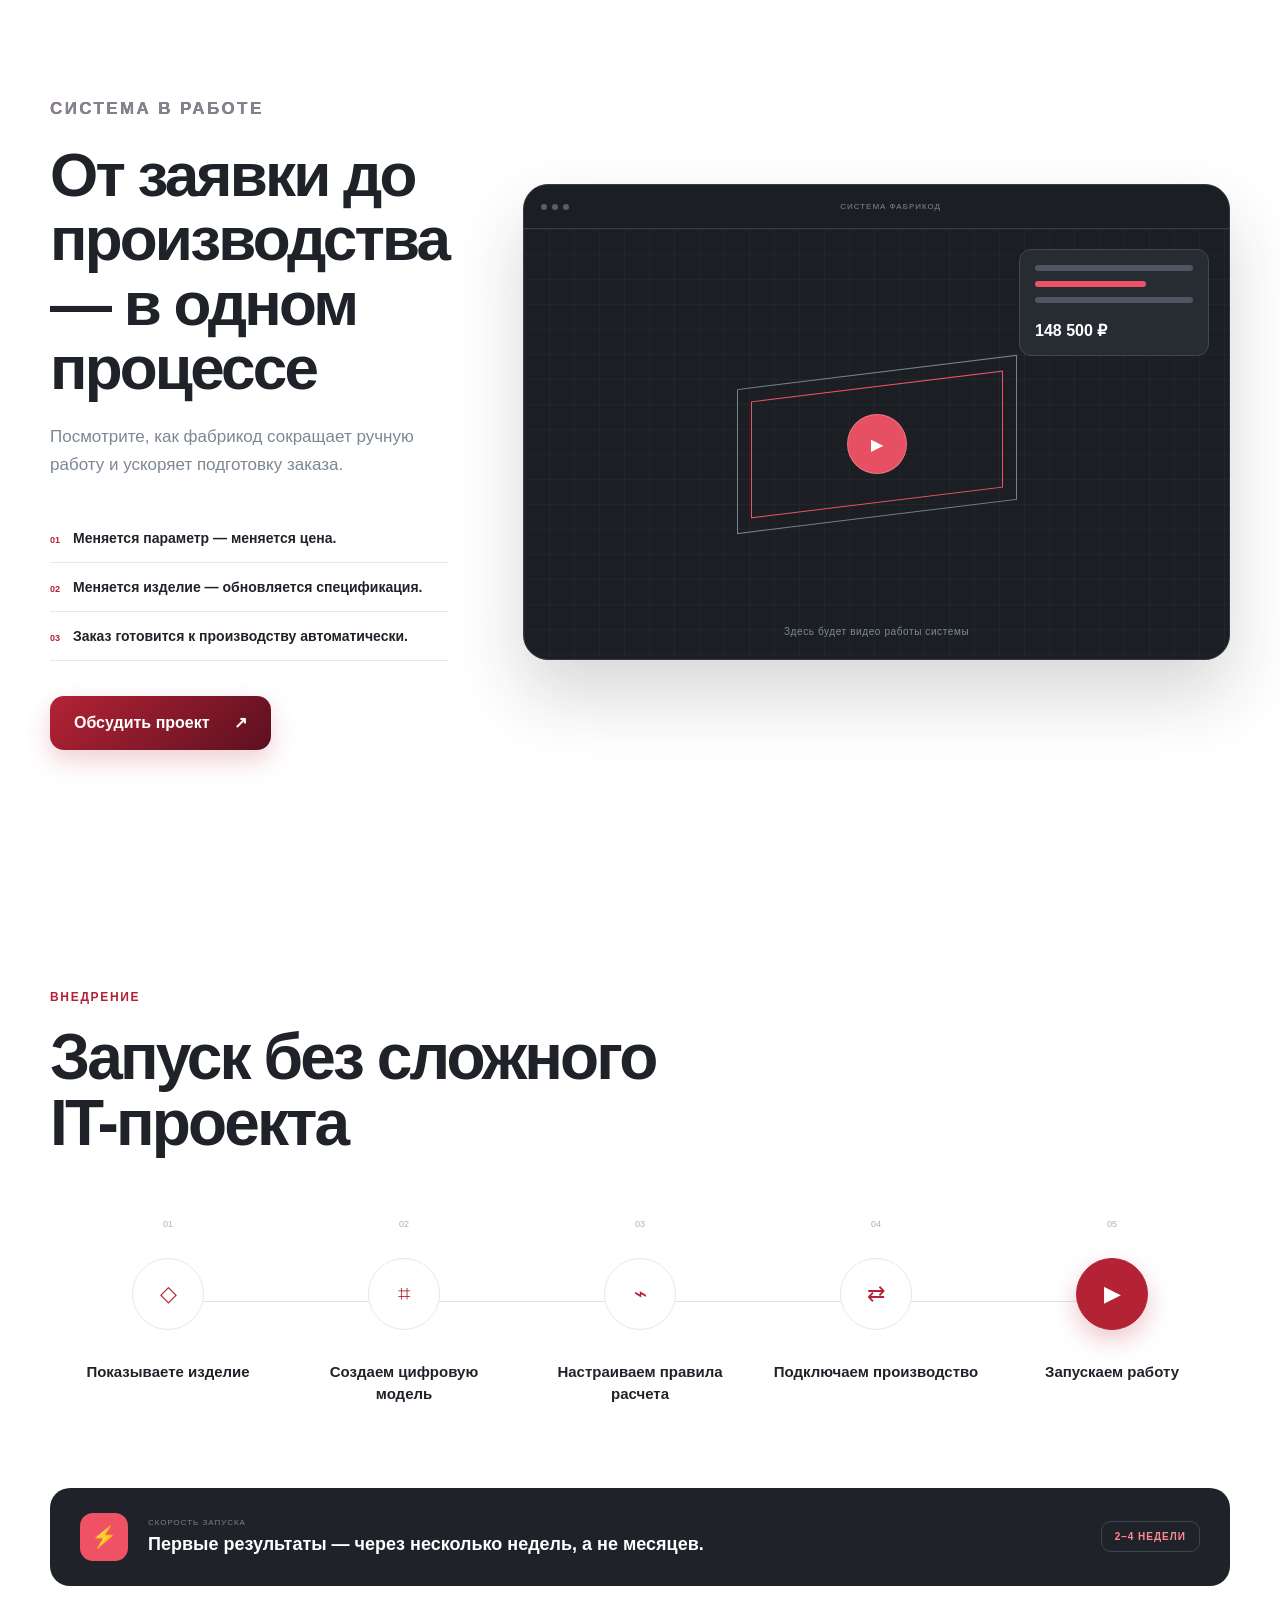
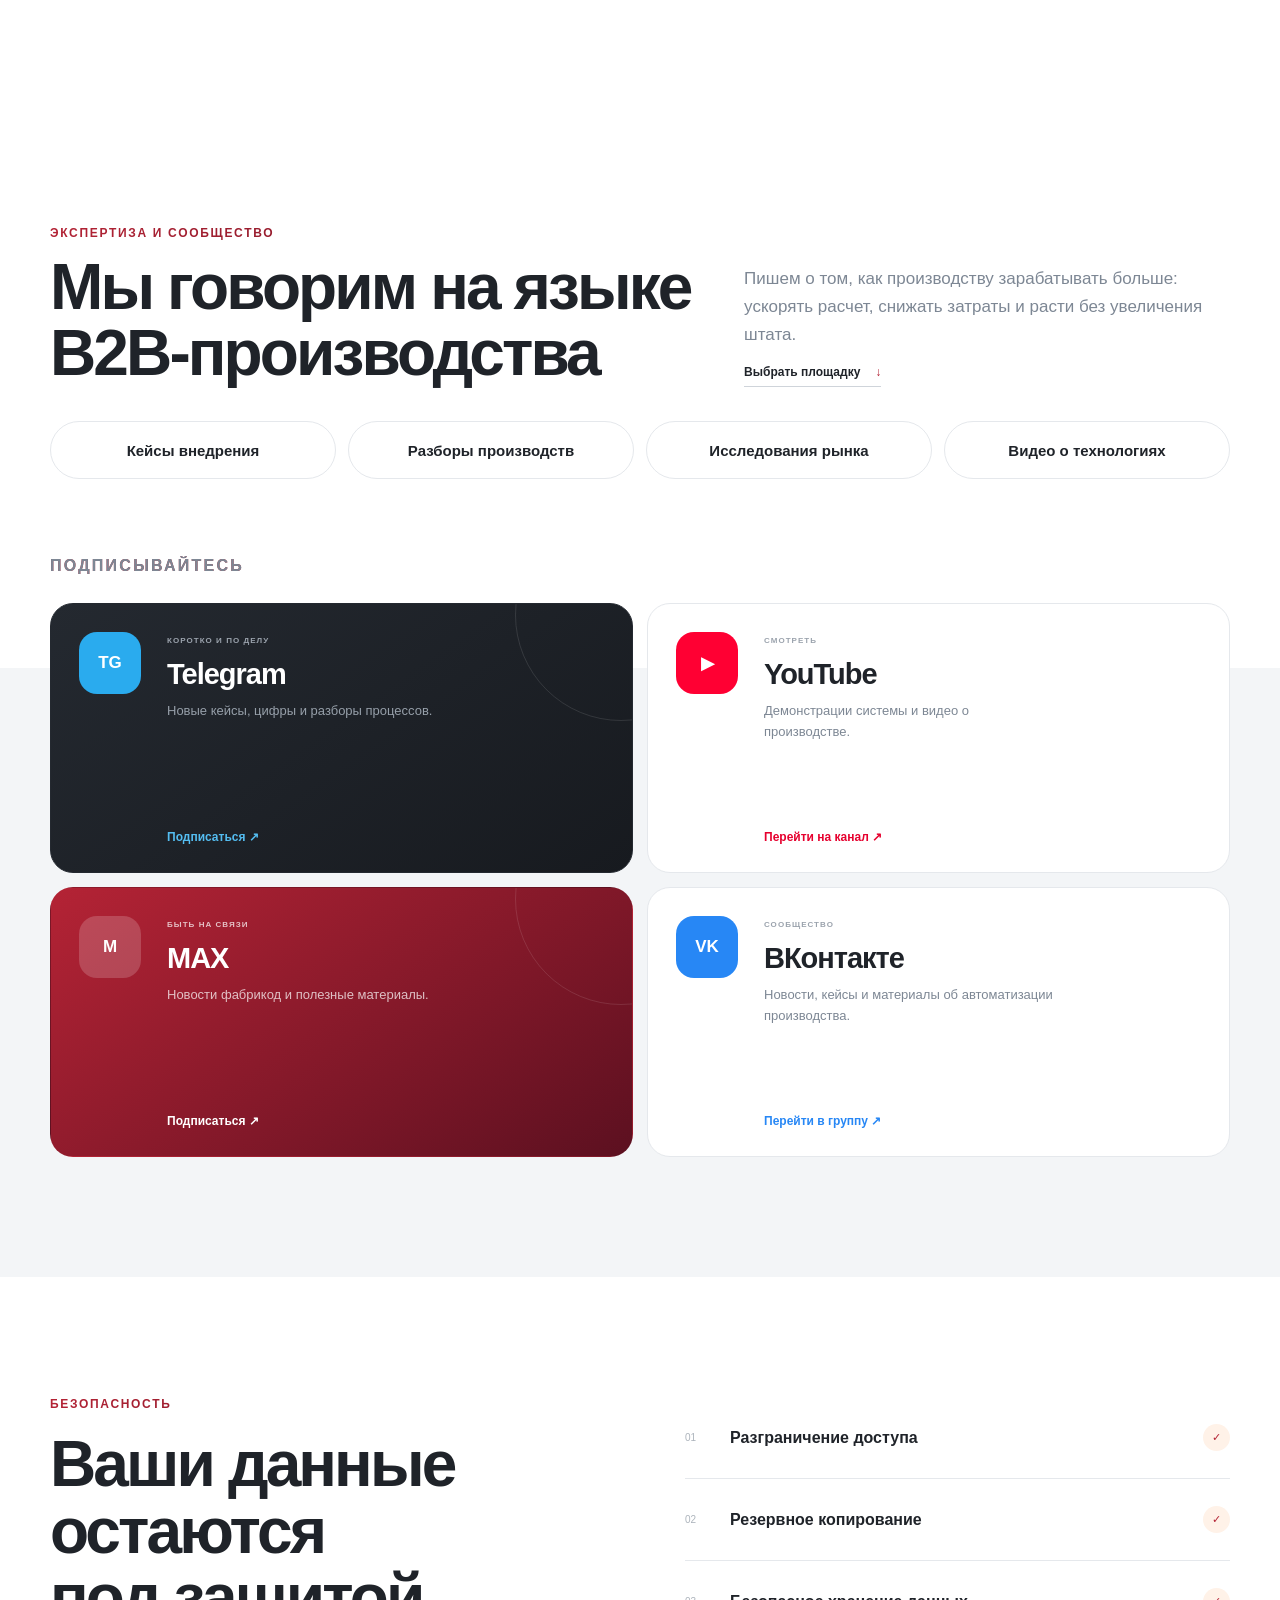
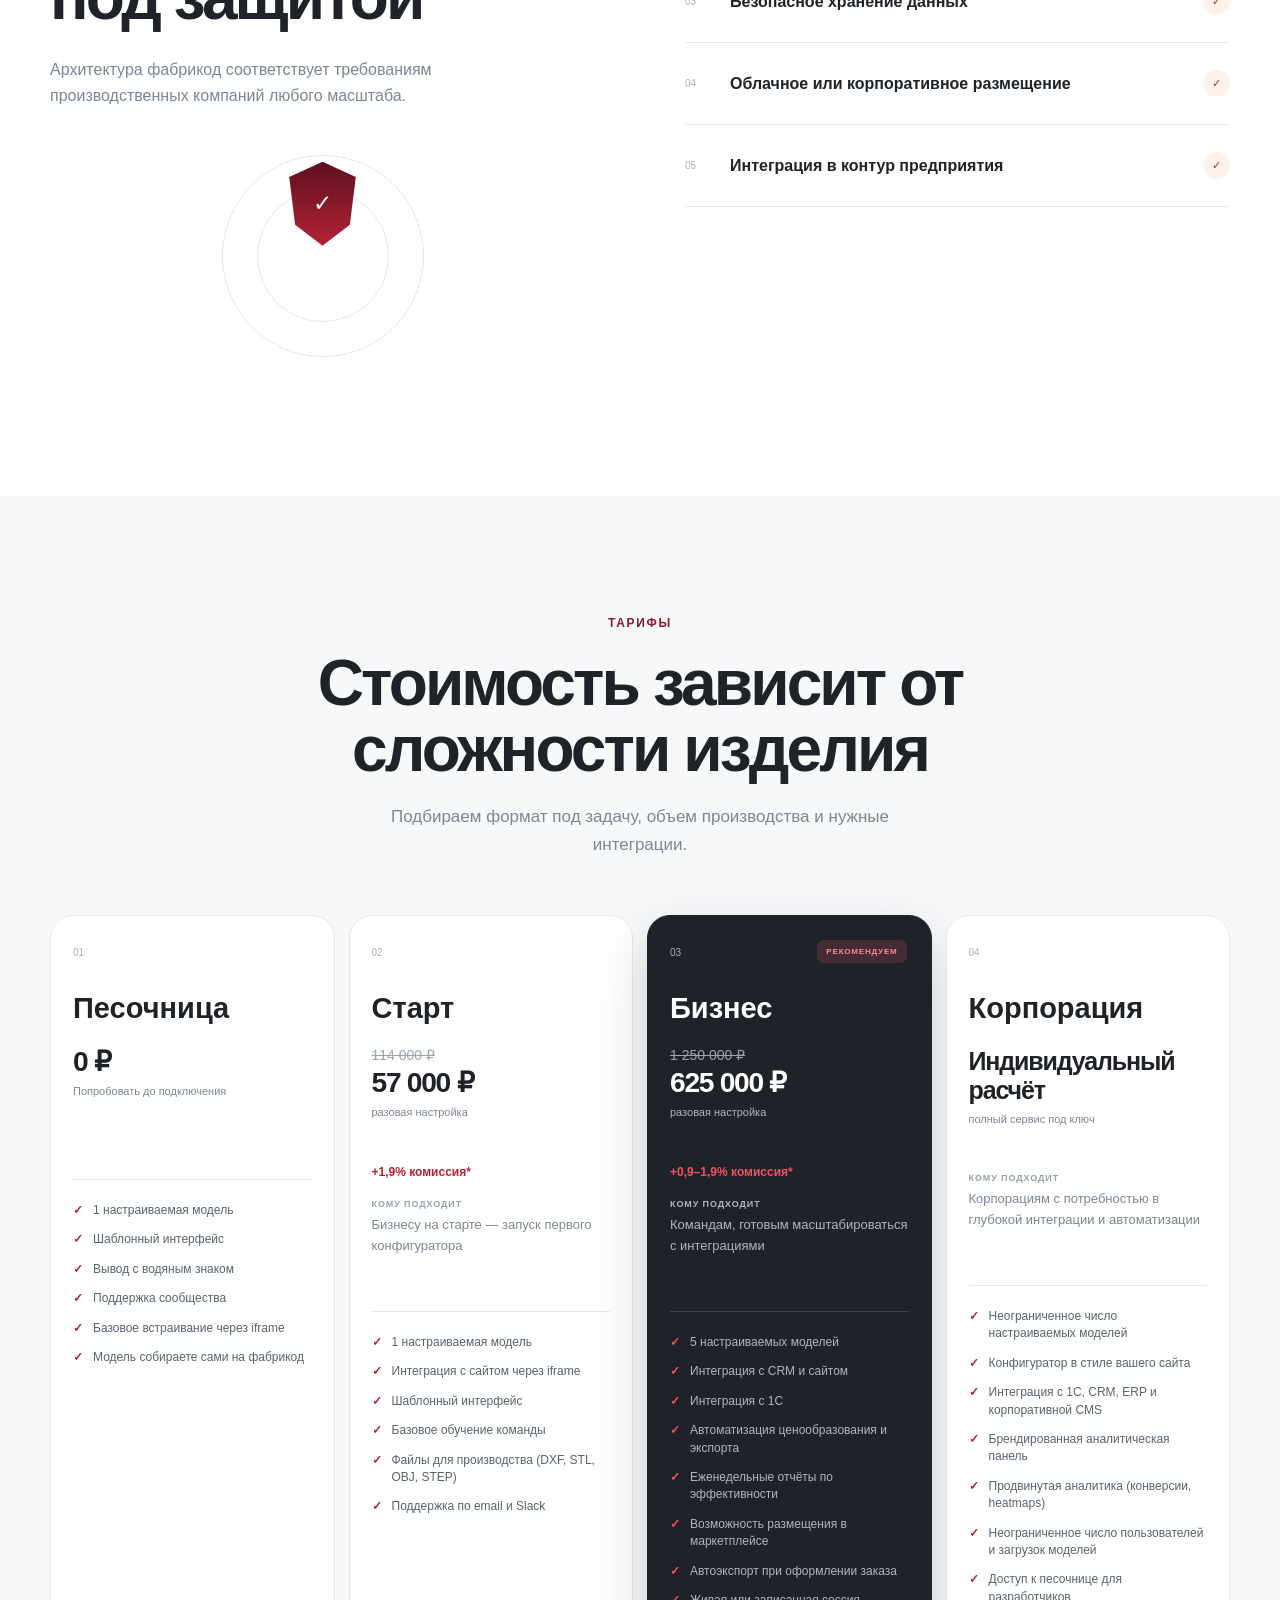
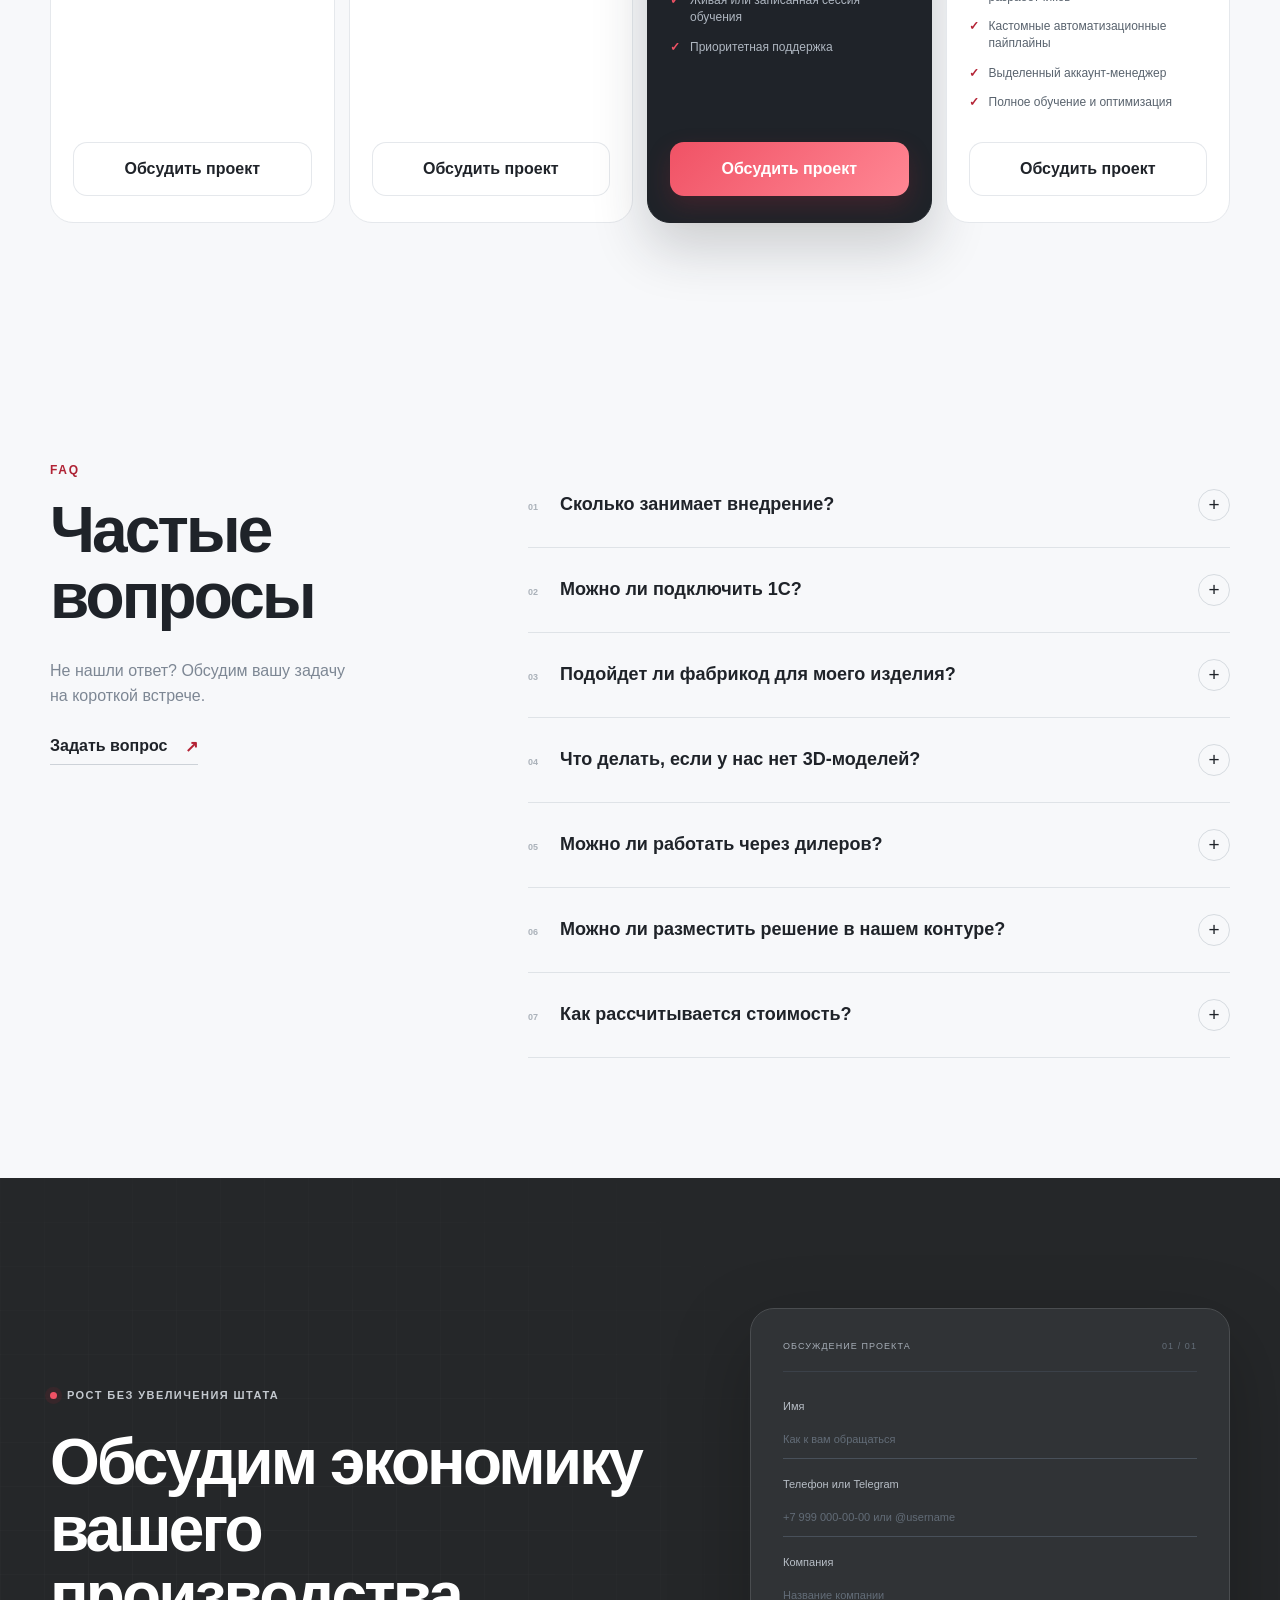
==== commit 3191e49a: "Add furniture production landing page" ====
--- a/index.html
+++ b/index.html
@@ -11,11 +11,11 @@
 <body>
   <header class="header">
     <div class="container header__inner">
-      <a class="logo" href="#top" aria-label="Фабрикод, на главную">
+      <a class="logo" href="#top" aria-label="фабрикод, на главную">
         <span>фабри<span class="logo__accent">к</span>од</span>
       </a>
       <nav class="nav" id="main-nav" aria-label="Основная навигация">
-        <a href="#features">Возможности</a><a href="#audience">Отрасли</a><a href="#pricing">Цены</a><a href="#blog">Блог</a><a href="#contacts">Контакты</a>
+        <a href="#features">Возможности</a><a href="#audience">Отрасли</a><a href="furniture.html">Для мебельных производств</a><a href="#pricing">Цены</a><a href="#blog">Блог</a><a href="#contacts">Контакты</a>
         <div class="nav__auth"><a class="button button--small button--secondary" href="#login">Вход</a><a class="button button--small" href="#registration">Регистрация</a></div>
       </nav>
       <div class="header__actions">
@@ -308,7 +308,7 @@
   </main>
 
   <footer class="footer">
-    <div class="container footer__top"><a class="logo logo--light" href="#top"><span>фабри<span class="logo__accent">к</span>од</span></a><p>Цифровая инфраструктура<br>для современного производства.</p><div class="footer__links"><a href="#features">Возможности</a><a href="#audience">Для кого</a><a href="#pricing">Цены</a><a href="#contacts">Контакты</a></div></div>
+    <div class="container footer__top"><a class="logo logo--light" href="#top"><span>фабри<span class="logo__accent">к</span>од</span></a><p>Цифровая инфраструктура<br>для современного производства.</p><div class="footer__links"><a href="#features">Возможности</a><a href="#audience">Для кого</a><a href="furniture.html">Для мебельных производств</a><a href="#pricing">Цены</a><a href="#contacts">Контакты</a></div></div>
     <div class="container footer__legal"><strong>ОБЩЕСТВО С ОГРАНИЧЕННОЙ ОТВЕТСТВЕННОСТЬЮ "ФАБРИКОД ИНЖИНИРИНГ"</strong><span>ИНН: 9703248241</span><span>ОГРН: 1027700067328</span></div>
     <div class="container footer__bottom"><span>Все права защищены</span><span>2026</span><a href="#top">Наверх ↑</a></div>
   </footer>
--- a/styles.css
+++ b/styles.css
@@ -103,3 +103,77 @@
 @media(max-width:760px){.expertise__top{gap:18px;margin-bottom:26px}.editorial-list{margin-bottom:50px;grid-template-columns:repeat(2,1fr);gap:10px}.editorial-list>span,.editorial-list>span:first-child,.editorial-list>span:last-child{min-height:54px;padding:10px 14px;border:1px solid var(--line)}}
 @media(max-width:480px){.editorial-list{grid-template-columns:1fr}.editorial-list>span,.editorial-list>span:first-child,.editorial-list>span:last-child{min-height:50px;padding:9px 16px;border:1px solid var(--line)}}
 .social-community__heading{display:block;margin-bottom:24px}.social-community__heading .kicker{margin-bottom:0}
+
+/* Furniture industry landing */
+.furniture-page{background:#f7f8fa;color:var(--ink)}
+.furniture-page .hero{background:radial-gradient(circle at 78% 28%,rgba(180,35,53,.08),transparent 28%),#f7f8fa}
+.furniture-page .hero__grid{grid-template-columns:.95fr 1.05fr}
+.furniture-page .hero h1{font-size:clamp(38px,4.6vw,62px)}
+.furniture-page .hero h1>em{max-width:720px}
+.furniture-page .hero__lead{max-width:650px}
+.furniture-hero__ticks{margin-top:28px;display:grid;grid-template-columns:1fr 1fr;gap:10px 18px;color:#59616b;font-size:13px;font-weight:700}
+.furniture-hero__ticks span{padding:10px 12px;border:1px solid var(--line);border-radius:12px;background:rgba(255,255,255,.72);box-shadow:0 8px 22px rgba(31,35,41,.04)}
+.furniture-shell .product-shell__workspace{background-color:#171a1f}
+.furniture-cabinet{width:240px;height:210px;position:absolute;left:50%;top:48%;display:grid;grid-template-columns:repeat(3,1fr);border:1px solid #7d8794;transform:translate(-50%,-50%);box-shadow:18px 24px 42px rgba(0,0,0,.22)}
+.furniture-cabinet span{border-left:1px solid #424a54;background:linear-gradient(160deg,rgba(255,255,255,.08),rgba(255,255,255,.02))}
+.furniture-cabinet span:first-child{border-left:0}.furniture-cabinet span:after{content:"";width:5px;height:34px;display:block;margin:82px auto 0;border-radius:4px;background:var(--orange)}
+.furniture-preview{height:150px}.furniture-preview__cabinet{width:145px;height:96px;display:grid;grid-template-columns:repeat(3,1fr);border:1px solid #77828e}.furniture-preview__cabinet span{border-left:1px solid #48515c;background:rgba(255,255,255,.04)}.furniture-preview__cabinet span:first-child{border-left:0}
+.furniture-page .market,.furniture-page .problems,.furniture-order-cost,.furniture-page .solution,.furniture-example,.furniture-economy,.furniture-page .implementation,.furniture-page .faq{background:#fff}
+.furniture-page .problems,.furniture-page .audience-cards,.furniture-page .implementation{background:#f7f8fa}
+.furniture-page .metric-card,.furniture-page .problem-card,.furniture-page .audience-card,.furniture-page .order-pipeline article{background:#fff;box-shadow:0 14px 36px rgba(31,35,41,.05)}
+.furniture-page .metric-card>span{width:auto;min-width:44px;padding:0 10px;font-size:13px;font-weight:850}
+.furniture-page .problem-card--dark{background:#fff;border-color:var(--line);color:var(--ink)}
+.furniture-page .problem-card--dark .icon-box{background:#f2f4f6;color:var(--orange)}
+.furniture-page .problem-card--dark p{color:var(--muted)}
+.furniture-cost-table{overflow:hidden;border:1px solid var(--line);border-radius:24px;background:#fff;box-shadow:var(--shadow)}
+.furniture-cost-table__row{min-height:76px;display:grid;grid-template-columns:1.3fr .7fr .8fr;align-items:stretch;border-bottom:1px solid var(--line)}
+.furniture-cost-table__row:last-child{border-bottom:0}
+.furniture-cost-table__row>*{margin:0;padding:22px 28px;display:flex;align-items:center}
+.furniture-cost-table__row span{border-left:1px solid var(--line);color:#59616b}
+.furniture-cost-table__row--head{min-height:54px;background:#f1f3f5}
+.furniture-cost-table__row--head>*{padding-top:16px;padding-bottom:16px;color:#8b949e!important;font-size:10px;font-weight:850;text-transform:uppercase;letter-spacing:.12em}
+.furniture-cost-table__row--total{background:#fbf2f3}.furniture-cost-table__row--total>*{font-weight:850;color:var(--ink)}
+.furniture-big-note{margin-top:22px;padding:30px 34px;border:1px solid rgba(180,35,53,.18);border-radius:24px;background:#fff;box-shadow:0 18px 42px rgba(31,35,41,.06);color:var(--orange);font-size:clamp(24px,3.5vw,42px);font-weight:850;line-height:1.14;letter-spacing:-.04em}
+.furniture-page .cost{--orange:#b42335;--orange2:#5c1020;--accent-gradient:linear-gradient(135deg,var(--orange),var(--orange2));background:#fff;color:var(--ink)}
+.furniture-page .cost .section-title h2,.furniture-page .cost .before-after h3{color:var(--ink)}
+.furniture-page .cost .section-title>p:last-child,.furniture-page .cost .dashboard-note{color:var(--muted)}
+.furniture-page .cost .loss-calculator{border-color:var(--line);background:#fff;box-shadow:var(--shadow)}
+.furniture-page .cost .loss-calculator__data,.furniture-page .cost .before-after{background:#fff}
+.furniture-page .cost .loss-inputs label,.furniture-page .cost .loss-inputs label>span,.furniture-page .cost .loss-summary strong{color:var(--ink)}
+.furniture-page .cost .dashboard__head,.furniture-page .cost .loss-summary,.furniture-page .cost .loss-summary>div{border-color:var(--line)}
+.furniture-page .cost .loss-summary span,.furniture-page .cost .dashboard__head small{color:var(--muted)}
+.furniture-page .cost .loss-inputs input[type=range]{background:linear-gradient(90deg,var(--orange) var(--range,20%),#e6e9ed var(--range,20%))}
+.furniture-page .cost .loss-calculator__result{background:#f4f6f8;color:var(--ink);border-left:1px solid var(--line)}
+.furniture-page .loss-calculator__result,.furniture-page .pipeline-final,.furniture-page .state-card--after,.furniture-page .speed-note{--orange:#b42335;--orange2:#5c1020;--accent-gradient:linear-gradient(135deg,var(--orange),var(--orange2))}
+.furniture-page .cost .loss-calculator__result>small{color:#8b949e}
+.furniture-page .cost .loss-number{border-color:#dfe3e7}.furniture-page .cost .loss-number strong,.furniture-page .cost .loss-number:last-child strong{color:var(--orange)}.furniture-page .cost .loss-number p{color:#59616b}
+.furniture-page .order-pipeline .pipeline-final{background:#fbf2f3;border-color:rgba(180,35,53,.22);color:var(--ink)}
+.furniture-page .order-pipeline .pipeline-final i{background:var(--orange);color:#fff}
+.furniture-example__grid{display:grid;grid-template-columns:.82fr 1.18fr;gap:70px;align-items:center}
+.furniture-example__copy h2{margin-bottom:24px;font-size:clamp(40px,5vw,64px);line-height:1.04;letter-spacing:-.045em}
+.furniture-example__copy>p{max-width:560px;color:var(--muted);font-size:17px;line-height:1.65}
+.check-list{margin:32px 0 0;padding:0;list-style:none}.check-list li{padding:15px 0 15px 30px;position:relative;border-bottom:1px solid var(--line);font-weight:750}.check-list li:before{content:"✓";position:absolute;left:0;color:var(--orange);font-weight:900}
+.furniture-configurator{overflow:hidden;border:1px solid #333a43;border-radius:26px;background:#1b1f24;box-shadow:0 30px 70px rgba(31,35,41,.18);color:#fff}
+.furniture-configurator .form-head{border-color:#353c45}.furniture-configurator__body{display:grid;grid-template-columns:1fr .78fr;min-height:430px}.furniture-configurator__model{position:relative;display:grid;place-items:center;background-image:linear-gradient(rgba(255,255,255,.03) 1px,transparent 1px),linear-gradient(90deg,rgba(255,255,255,.03) 1px,transparent 1px);background-size:26px 26px}.furniture-cabinet--large{width:255px;height:250px}.furniture-configurator__model strong{position:absolute;left:28px;bottom:45px;font-size:33px;letter-spacing:-.04em}.furniture-configurator__model small{position:absolute;left:28px;bottom:24px;color:#89939e;font-size:10px}.furniture-configurator__params{padding:24px;border-left:1px solid #353c45}.furniture-configurator__params label{min-height:48px;display:flex;align-items:center;justify-content:space-between;gap:14px;border-bottom:1px solid #353c45;color:#8f99a4;font-size:11px}.furniture-configurator__params span{color:#fff;font-weight:750;text-align:right}
+.furniture-page .furniture-after{background:#f7f8fa}
+.furniture-page .before-after{border-color:var(--line);background:#fff;box-shadow:var(--shadow)}
+.furniture-page .before-after__table{border-color:var(--line);background:#fff}
+.furniture-page .before-after__row{border-color:var(--line)}
+.furniture-page .before-after__row>*{color:var(--ink)}
+.furniture-page .before-after__row>strong{color:var(--ink)}
+.furniture-page .before-after__row>span{border-color:var(--line);color:#59616b}
+.furniture-page .before-after__row>span:last-child{background:#fbf2f3;color:var(--ink)}
+.furniture-page .before-after__row--head{background:#f1f3f5}.furniture-page .before-after__row--head>*{color:#8b949e!important}.furniture-page .before-after__row--head>span:last-child{color:var(--orange)!important}
+.furniture-economy .state-card--after{background:#fbf2f3;border-color:rgba(180,35,53,.22);color:var(--ink)}
+.furniture-economy .state-card--after>span{background:rgba(180,35,53,.1);color:var(--orange)}
+.furniture-economy .state-card--after>div{border-color:rgba(180,35,53,.16)}.furniture-economy .state-card--after small{color:#7d8794}.furniture-economy .state-card--after strong{color:var(--ink)}
+.furniture-timeline{grid-template-columns:repeat(4,1fr);gap:20px}.furniture-timeline:before{display:none}.furniture-timeline article{min-height:230px;padding:24px;border:1px solid var(--line);border-radius:22px;background:#fff;box-shadow:0 12px 30px rgba(31,35,41,.05);text-align:left}.furniture-timeline .timeline-icon{margin:26px 0 28px}.furniture-timeline h3{font-size:16px}
+.furniture-page .speed-note{background:#fff;border:1px solid var(--line);box-shadow:var(--shadow);color:var(--ink)}.furniture-page .speed-note small{color:#8b949e}.furniture-page .speed-note>span{color:var(--orange);font-weight:850}.furniture-page .speed-note__icon{width:48px;height:48px;display:grid;place-items:center;border-radius:14px;background:#fbf2f3;color:var(--orange)}
+.furniture-page .final-cta{--orange:#b42335;--orange2:#5c1020;--accent-gradient:linear-gradient(135deg,var(--orange),var(--orange2));background:#f7f8fa;color:var(--ink)}
+.furniture-page .final-cta__grid-bg{background-image:linear-gradient(rgba(31,35,41,.04) 1px,transparent 1px),linear-gradient(90deg,rgba(31,35,41,.04) 1px,transparent 1px)}
+.furniture-page .final-cta h2{color:var(--ink)}.furniture-page .final-cta__copy>p{color:var(--muted)}.furniture-page .eyebrow--light{color:#59616b}.furniture-page .demo-points span{color:#59616b}.furniture-page .final-cta .demo-points i{color:var(--orange)}
+.furniture-page .final-cta .demo-form{border-color:var(--line);background:#fff;box-shadow:var(--shadow)}
+.furniture-page .demo-form label{color:#59616b}.furniture-page .demo-form input,.furniture-page .demo-form textarea{border-color:#d7dce1;color:var(--ink)}.furniture-page .demo-form input::placeholder,.furniture-page .demo-form textarea::placeholder{color:#9aa3ad}.furniture-page .demo-form>small{color:#8b949e}.furniture-page .form-head{border-color:var(--line);color:#8b949e}.furniture-page .form-head i{color:#b0b7bf}
+@media(max-width:1024px){.furniture-page .hero__grid,.furniture-example__grid{grid-template-columns:1fr}.furniture-configurator__body{grid-template-columns:1fr}.furniture-configurator__params{border-left:0;border-top:1px solid #353c45}.furniture-timeline{grid-template-columns:repeat(2,1fr)}}
+@media(max-width:760px){.furniture-hero__ticks{grid-template-columns:1fr}.furniture-cost-table__row{grid-template-columns:1fr .55fr .75fr}.furniture-cost-table__row>*{padding:16px 12px;font-size:12px}.furniture-big-note{padding:24px;font-size:26px}.furniture-configurator__body{min-height:auto}.furniture-configurator__model{min-height:360px}.furniture-cabinet,.furniture-cabinet--large{width:190px;height:205px}.furniture-cabinet span:after{margin-top:78px}.furniture-timeline{grid-template-columns:1fr}.furniture-timeline article{min-height:150px;padding-left:24px}.furniture-timeline .timeline-icon{position:static;width:64px;height:64px}.furniture-page .cost .loss-calculator__result{border-left:0;border-top:1px solid var(--line);min-height:360px}}
+@media(max-width:480px){.furniture-page .hero h1{font-size:31px}.furniture-cost-table{margin-left:-7px;margin-right:-7px}.furniture-cost-table__row>*{padding:14px 8px;font-size:10px}.furniture-configurator__params label{align-items:flex-start;flex-direction:column;gap:5px;padding:11px 0}.furniture-configurator__params span{text-align:left}.furniture-configurator__model strong{font-size:26px}}
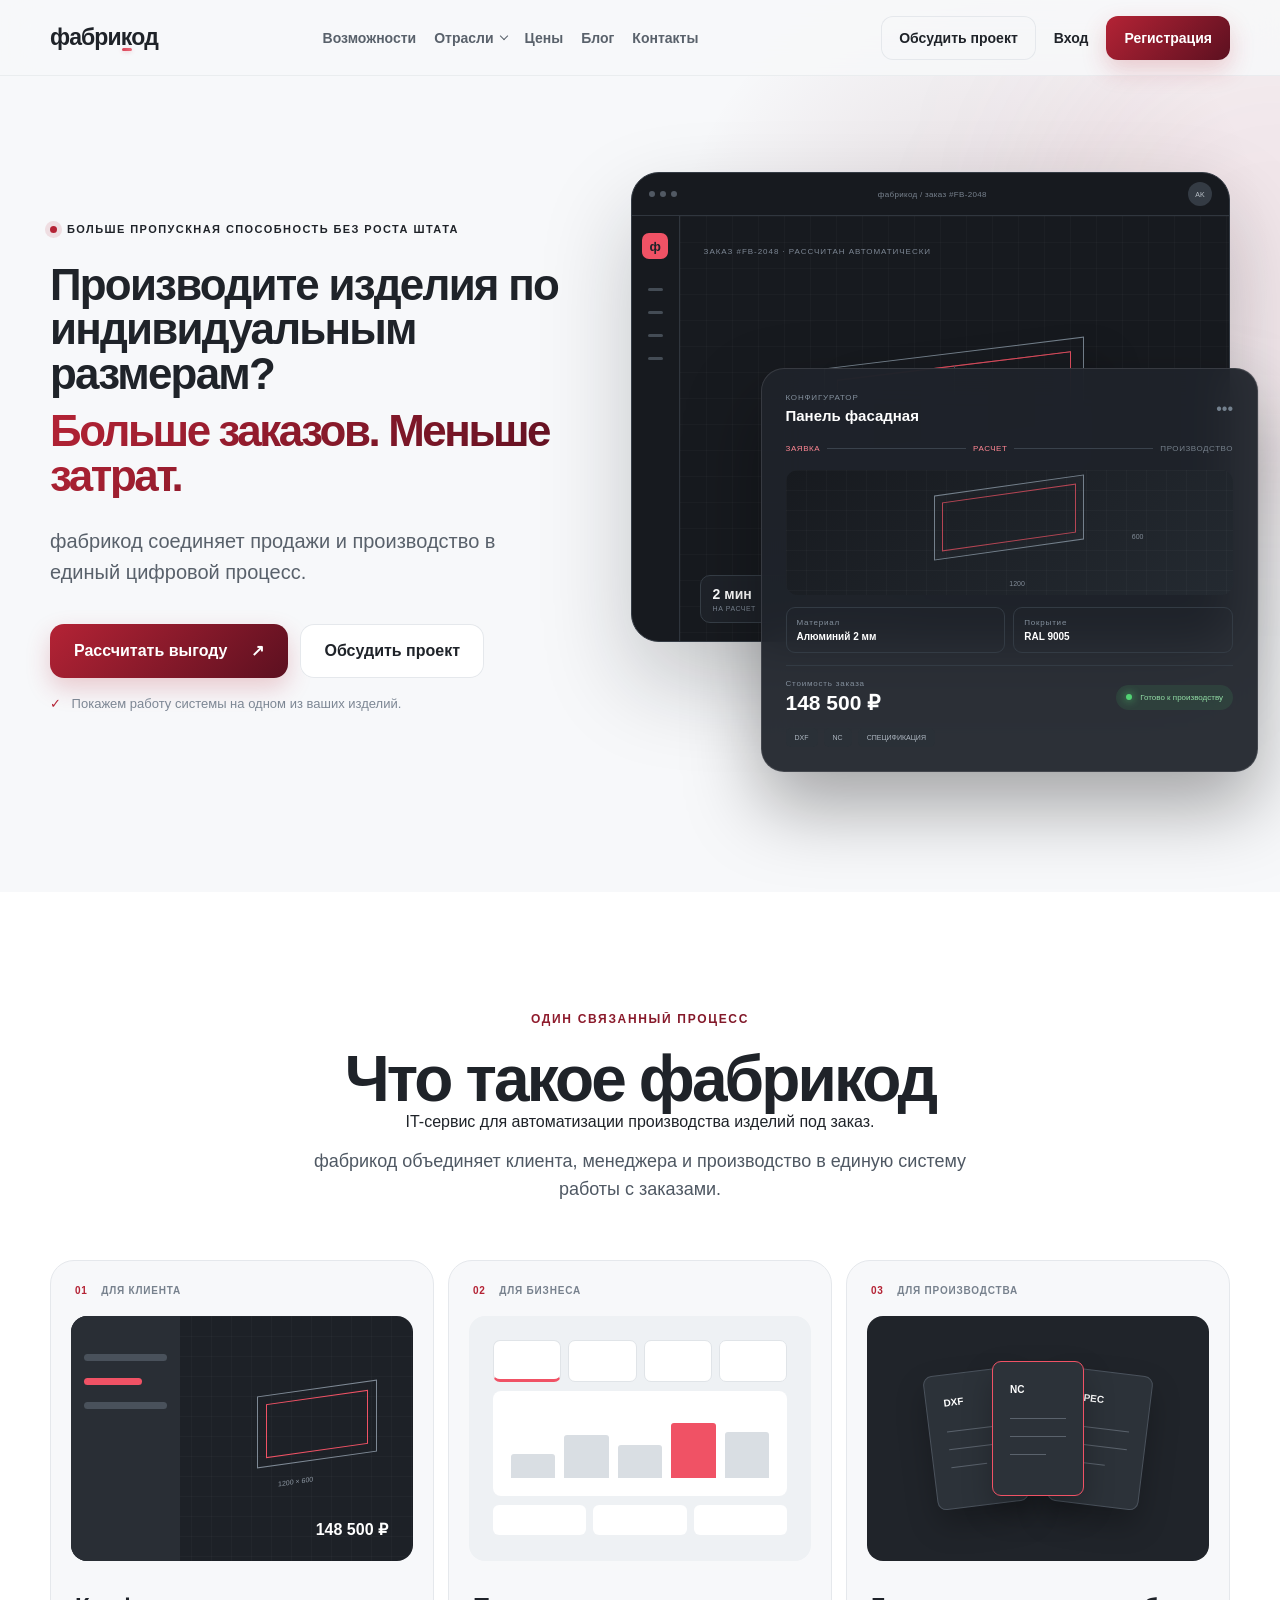
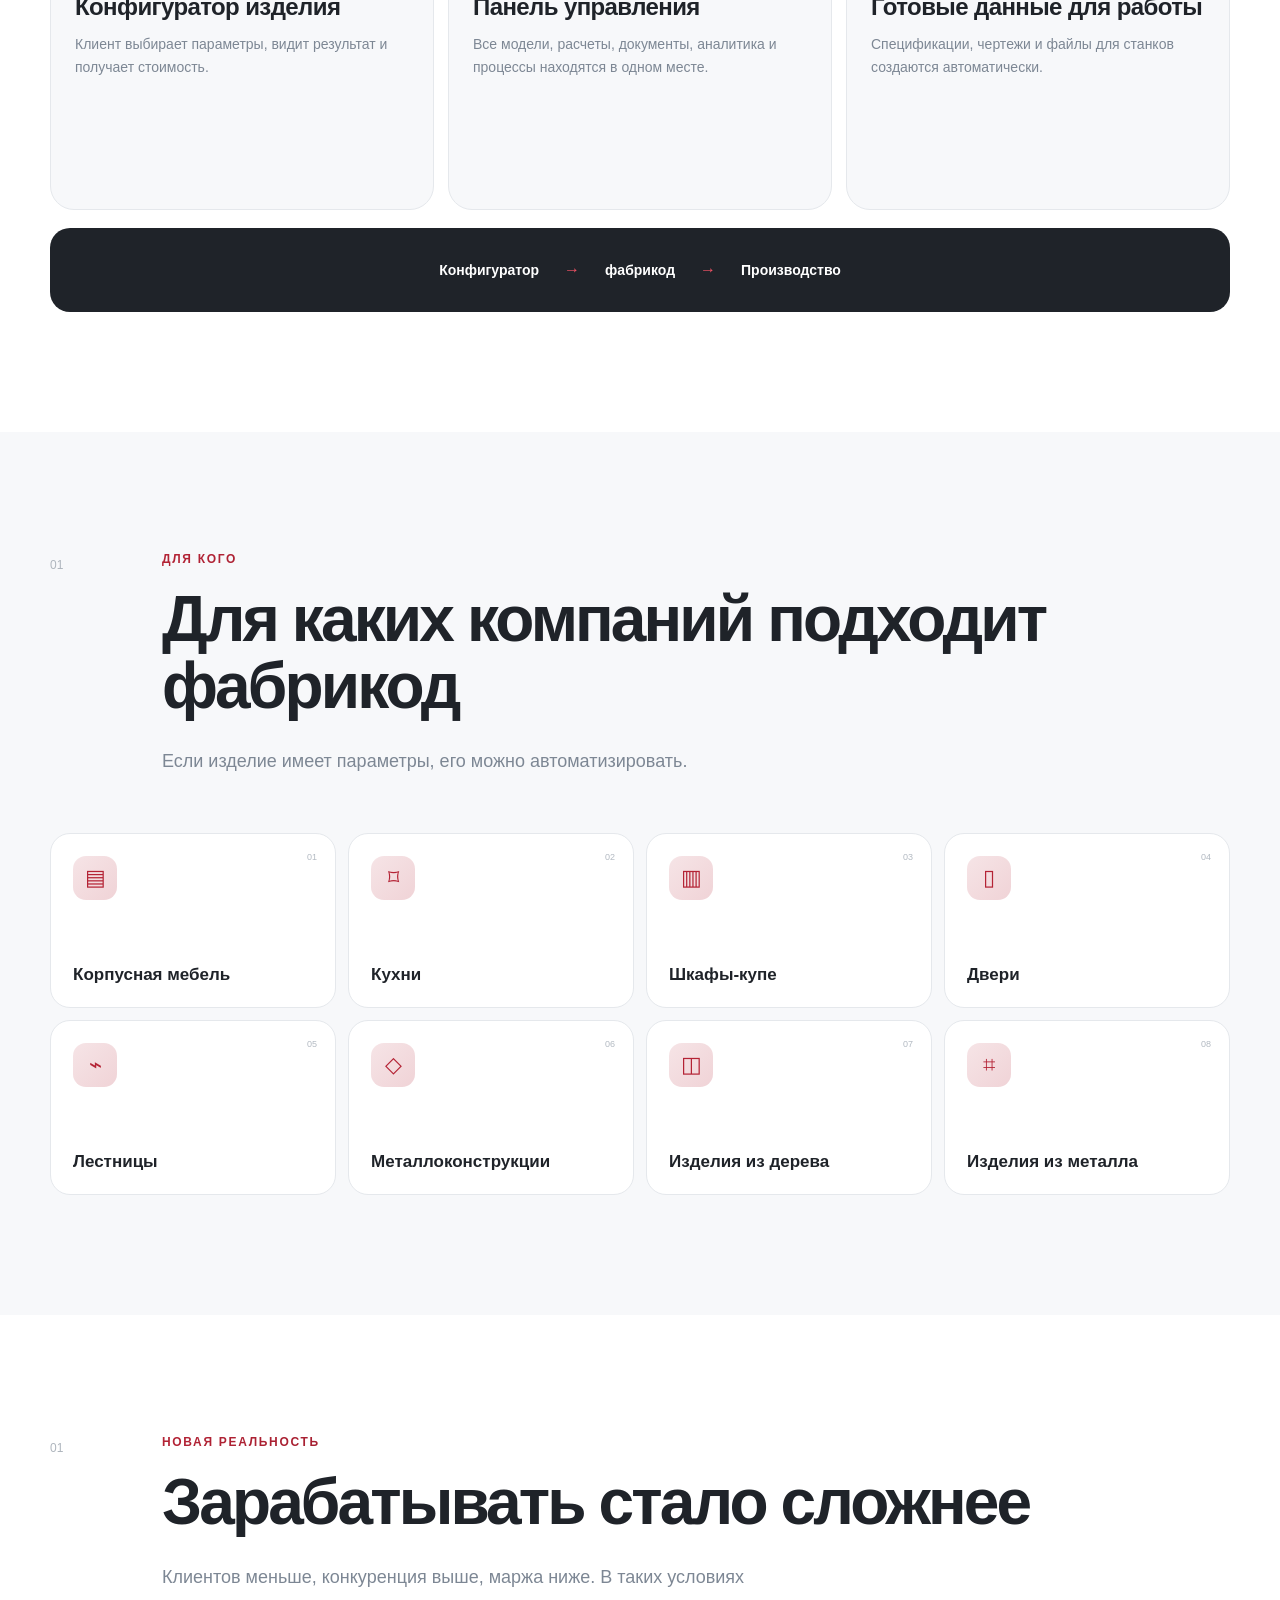
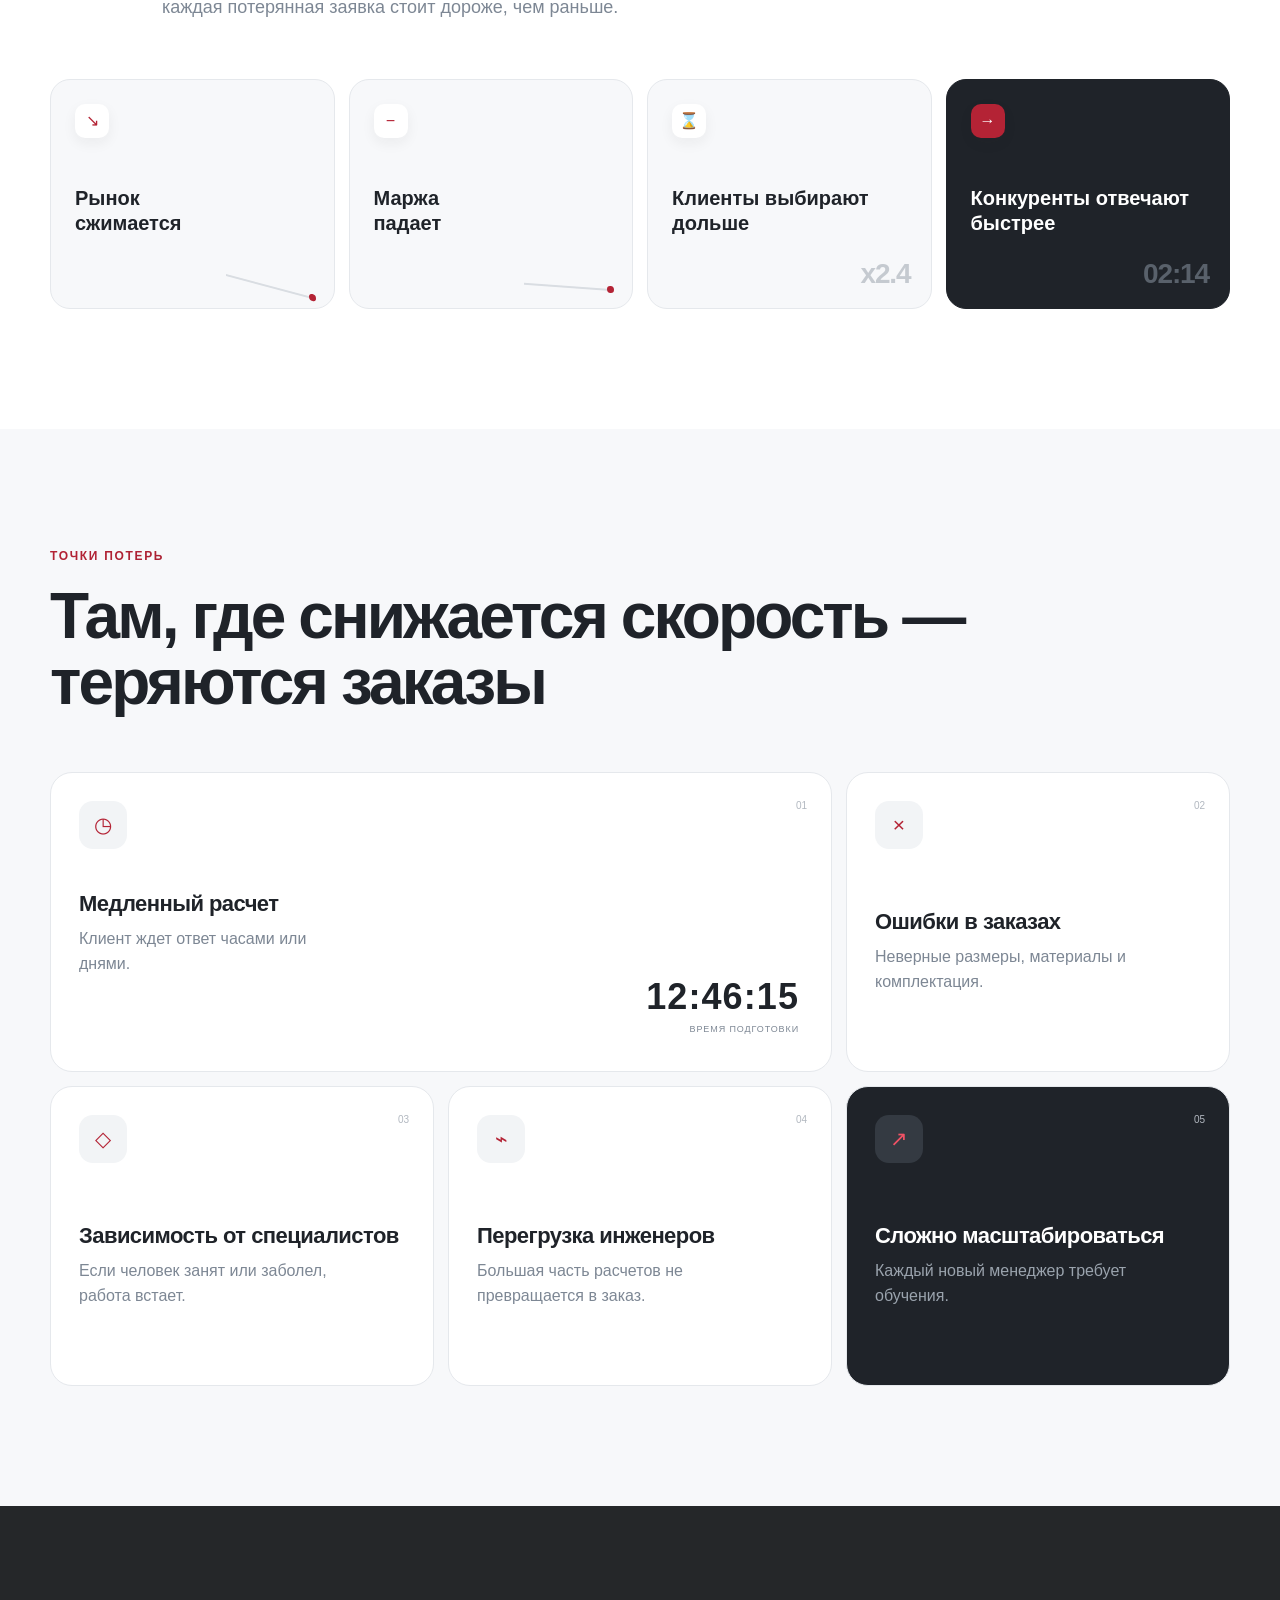
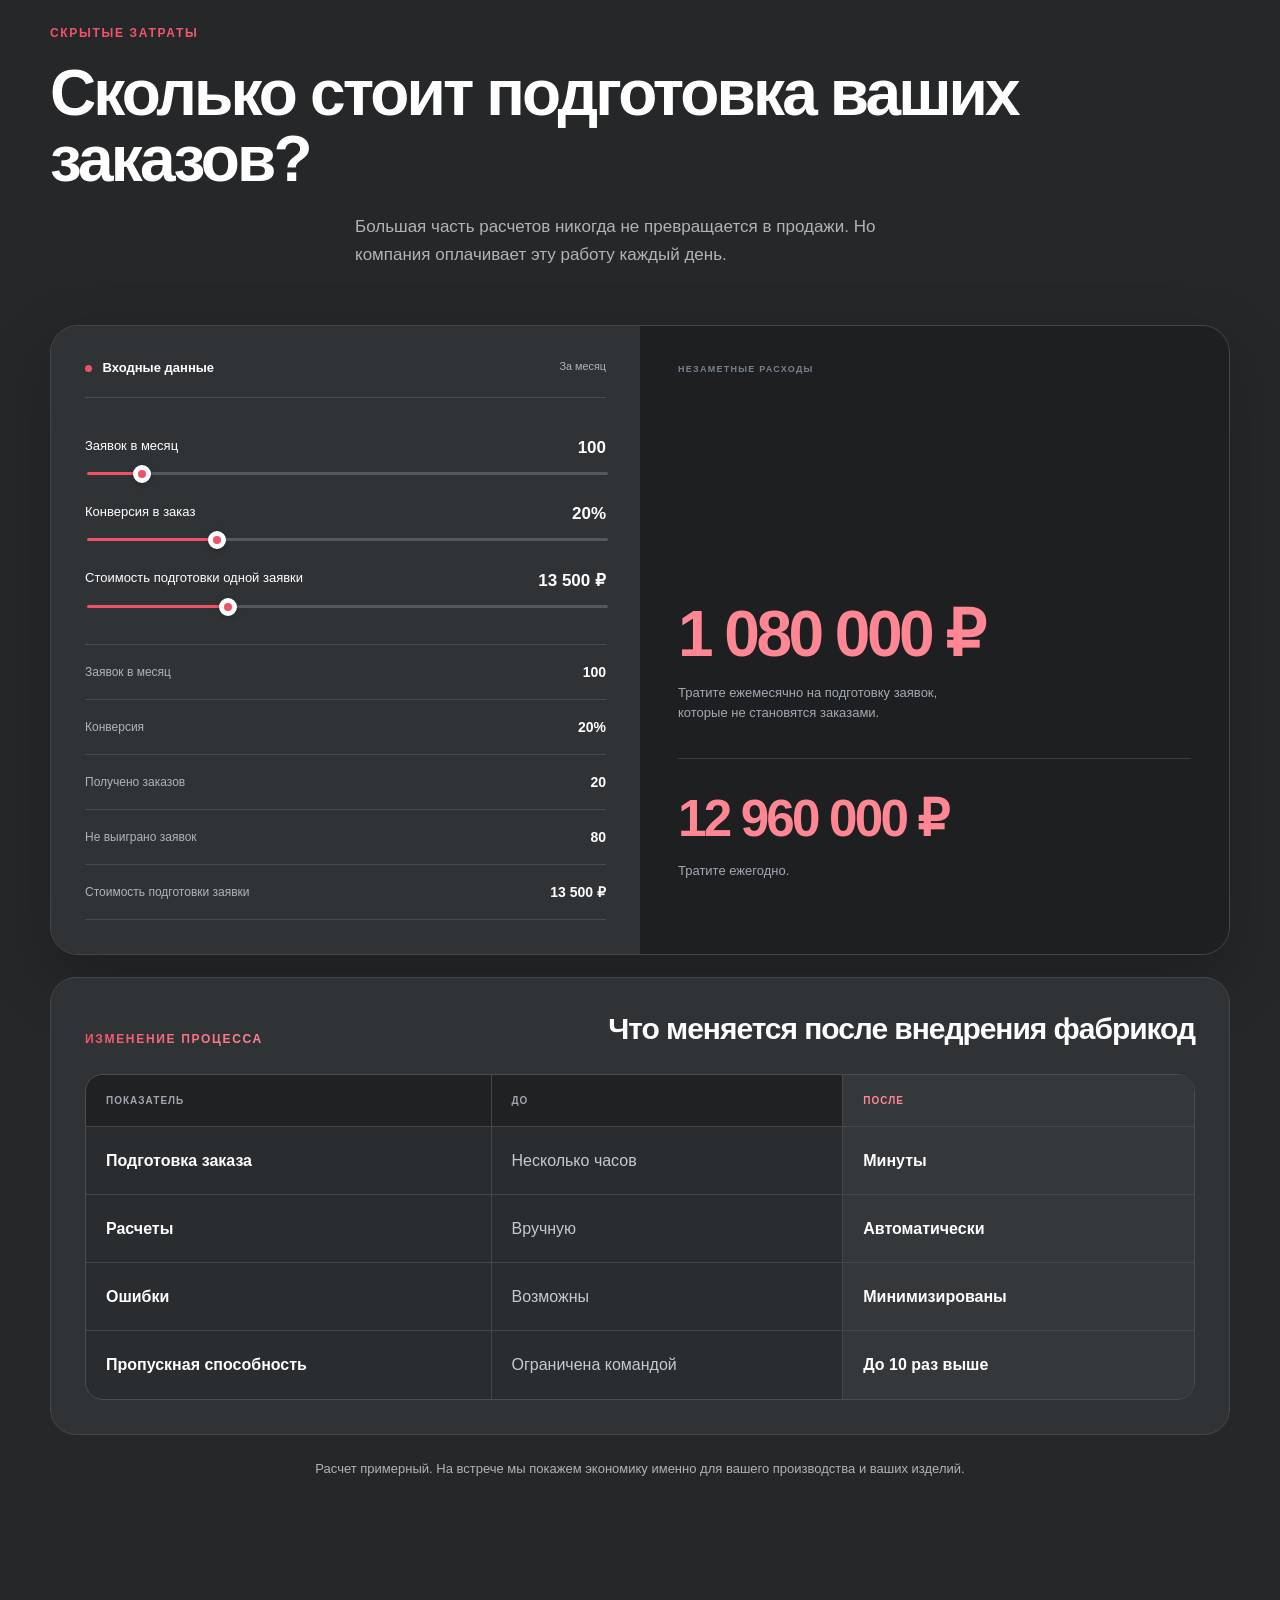
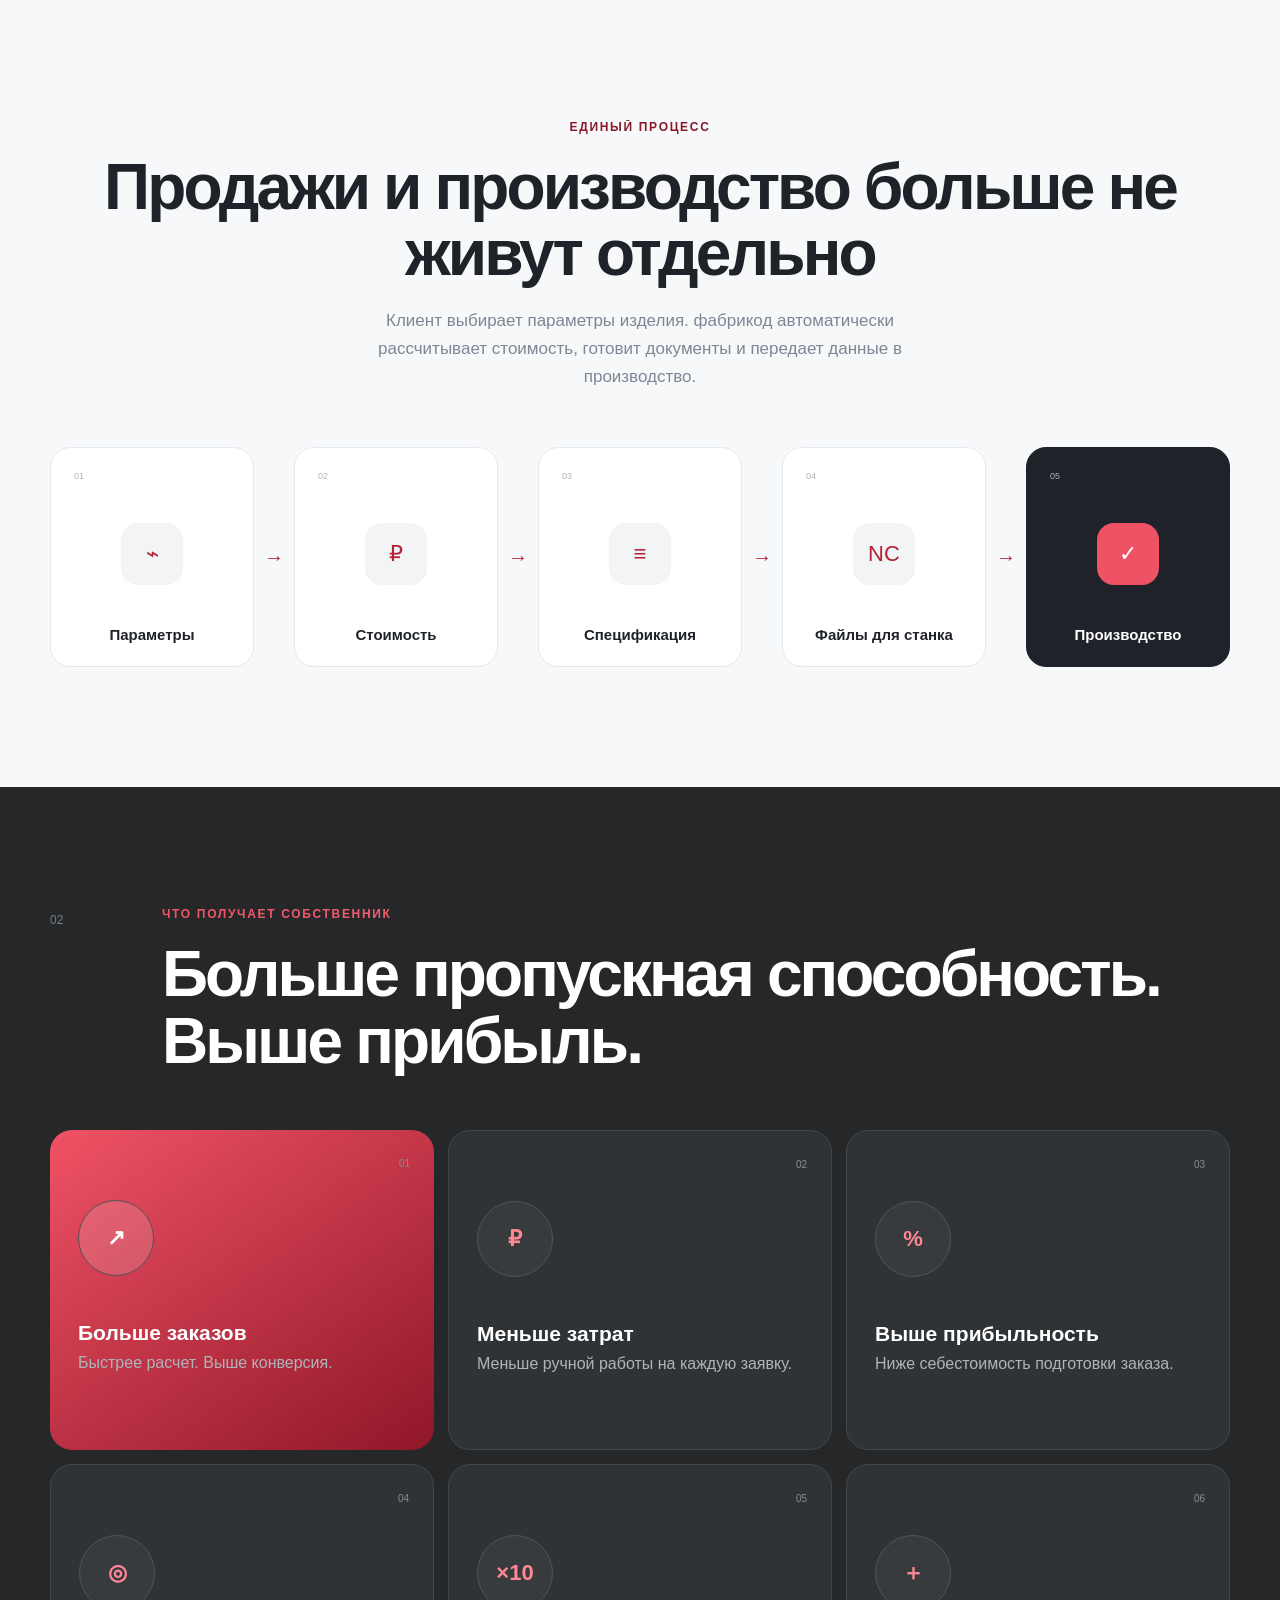
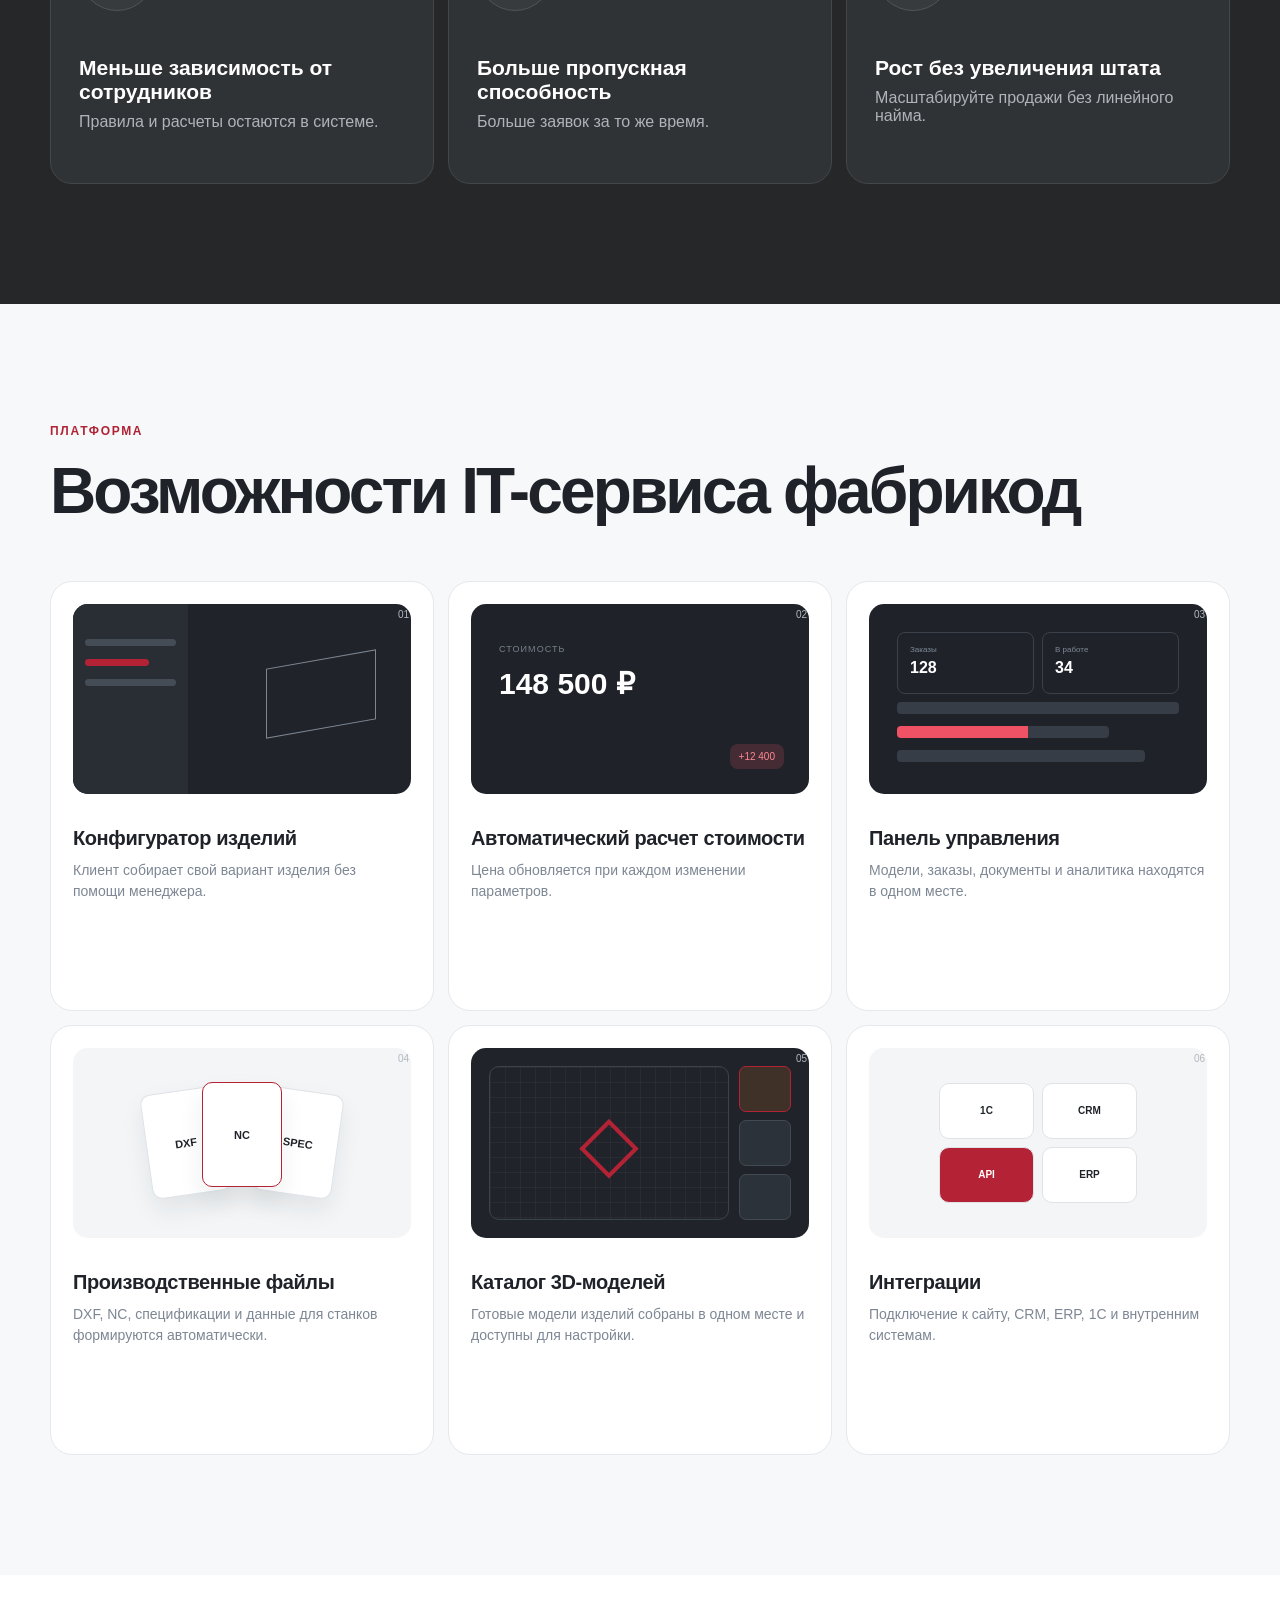
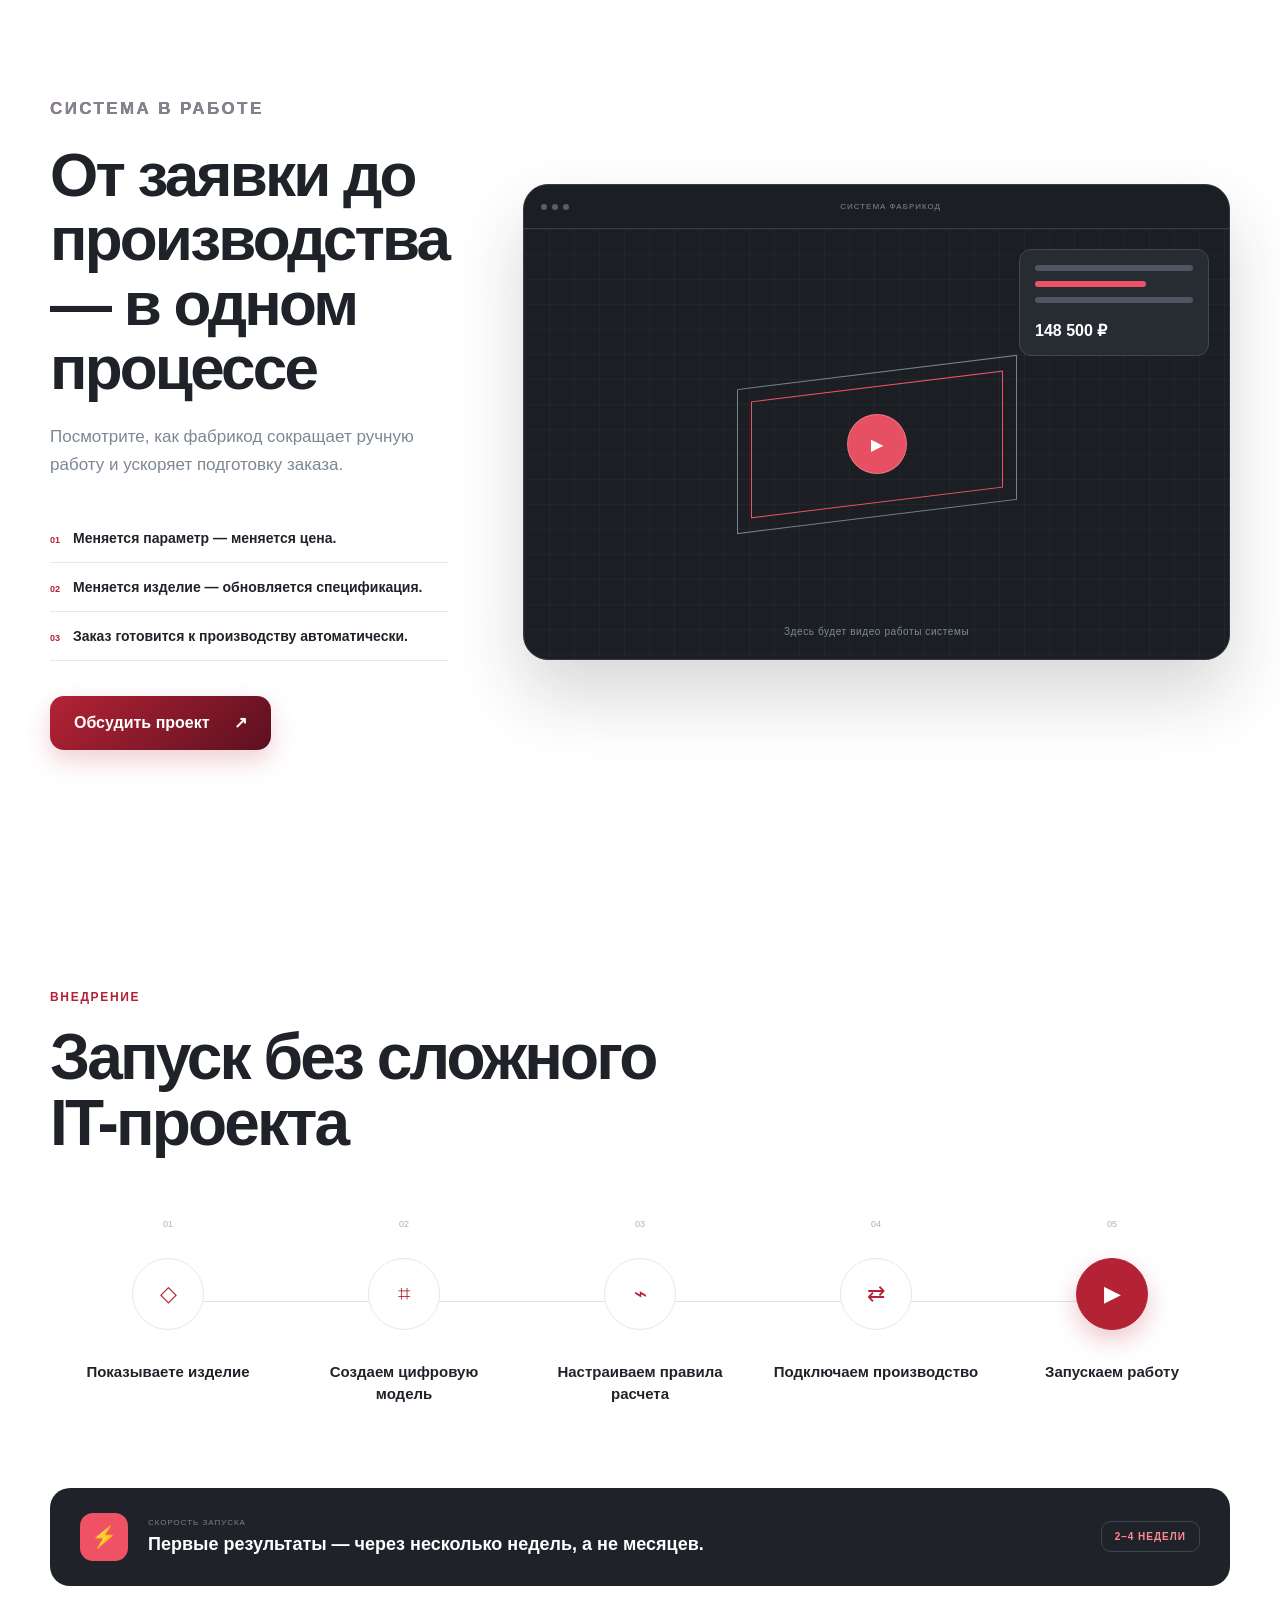
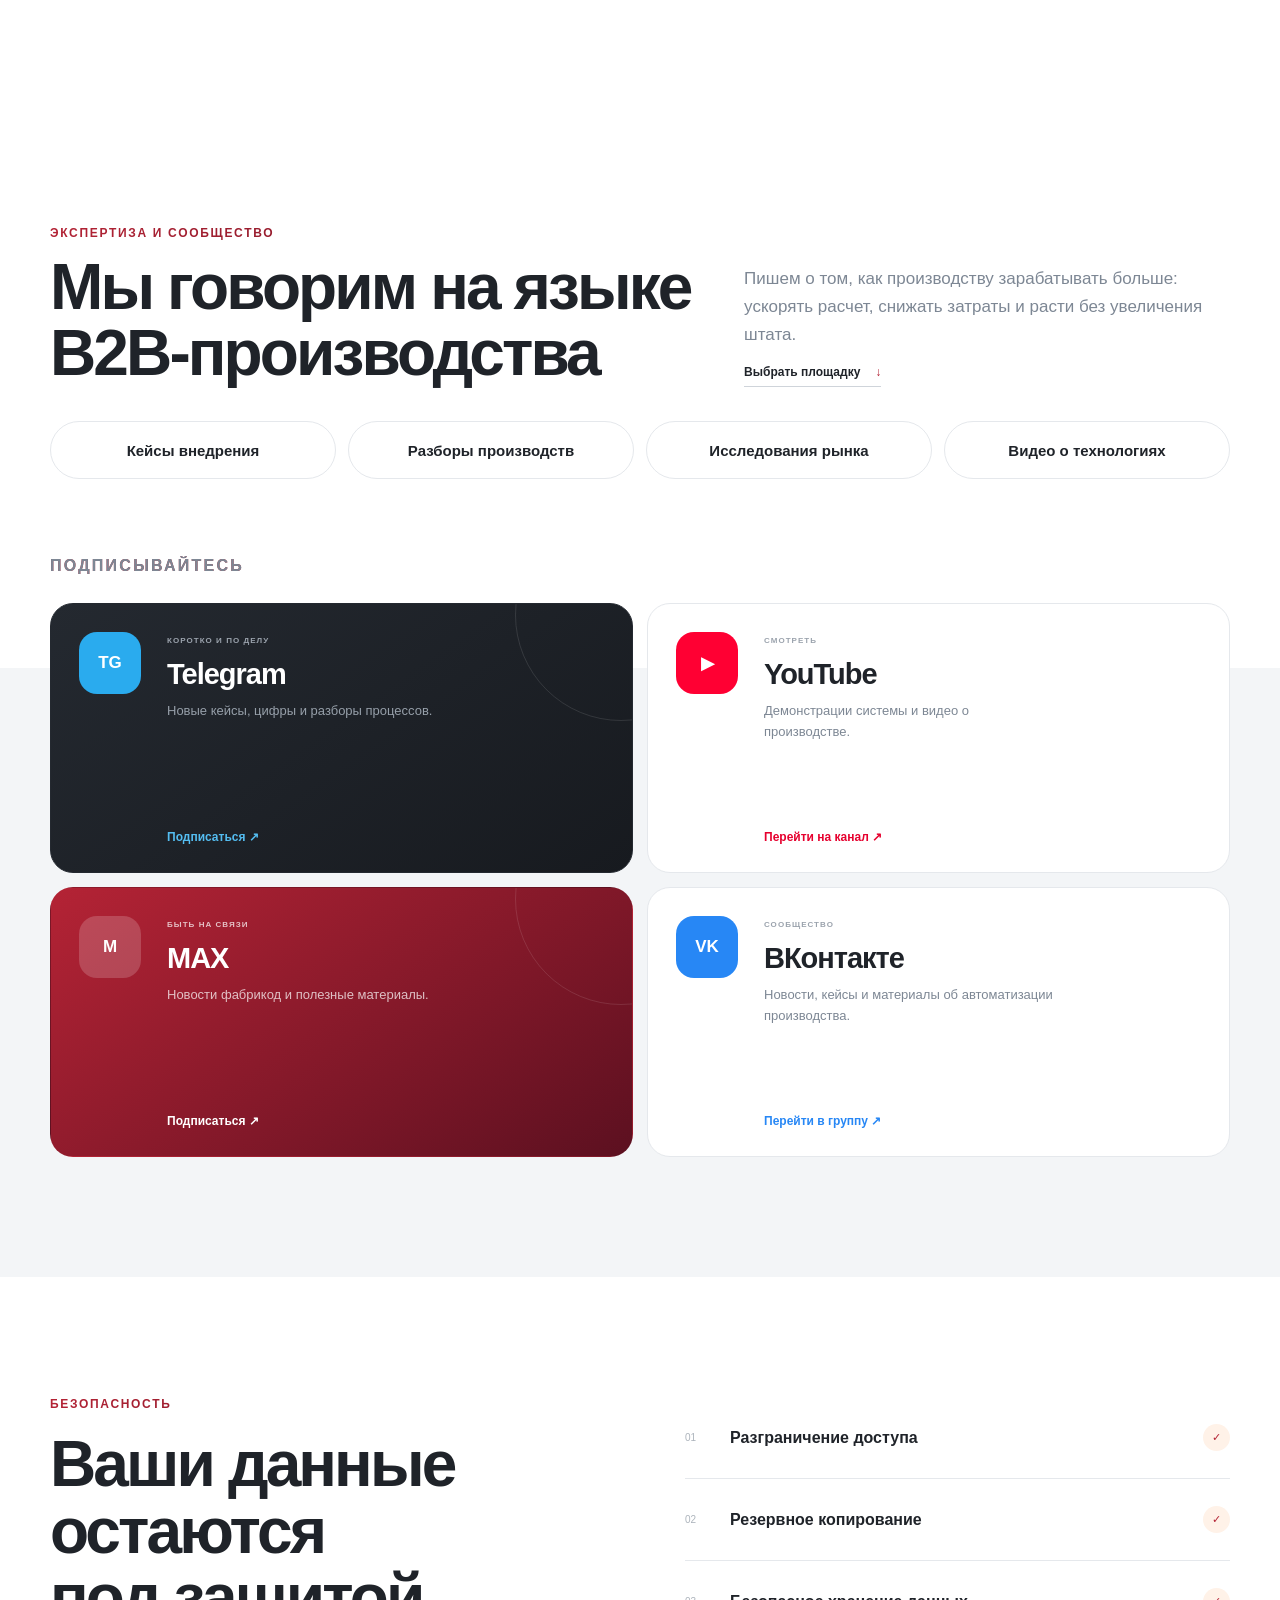
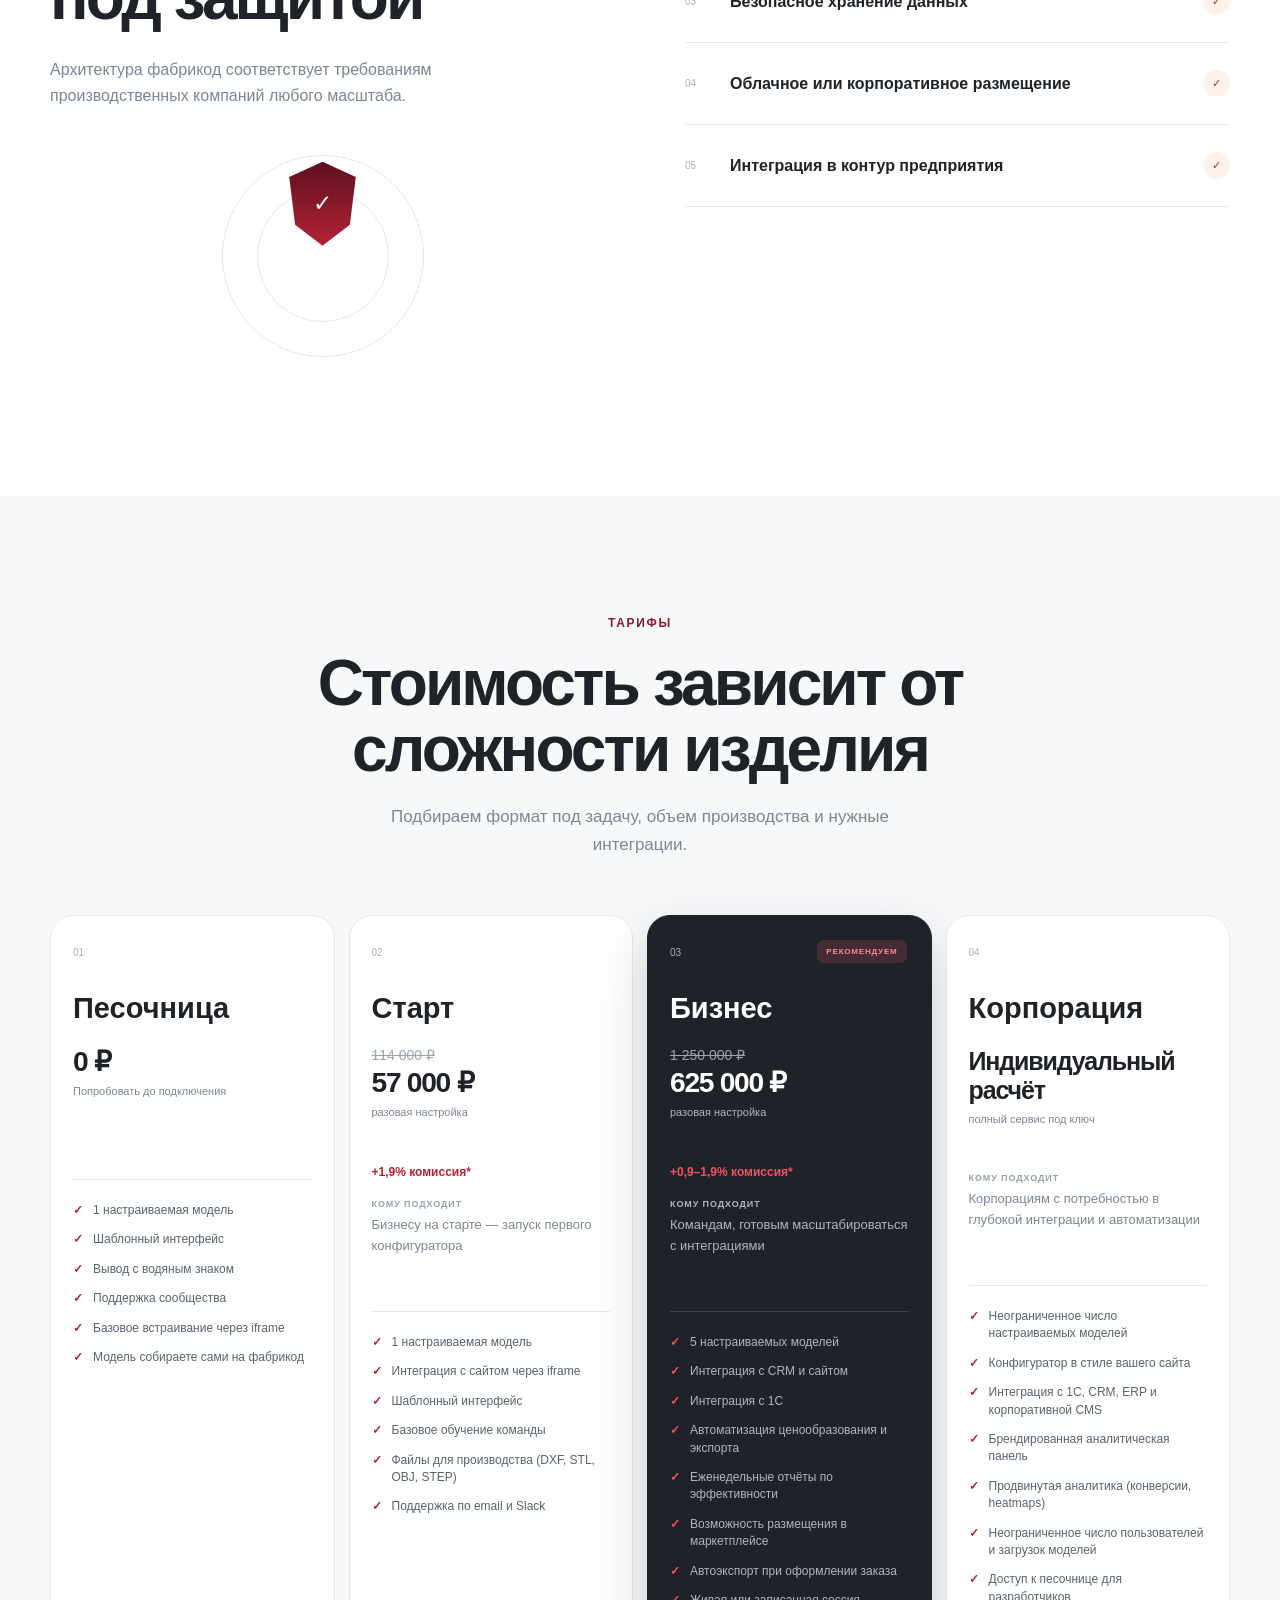
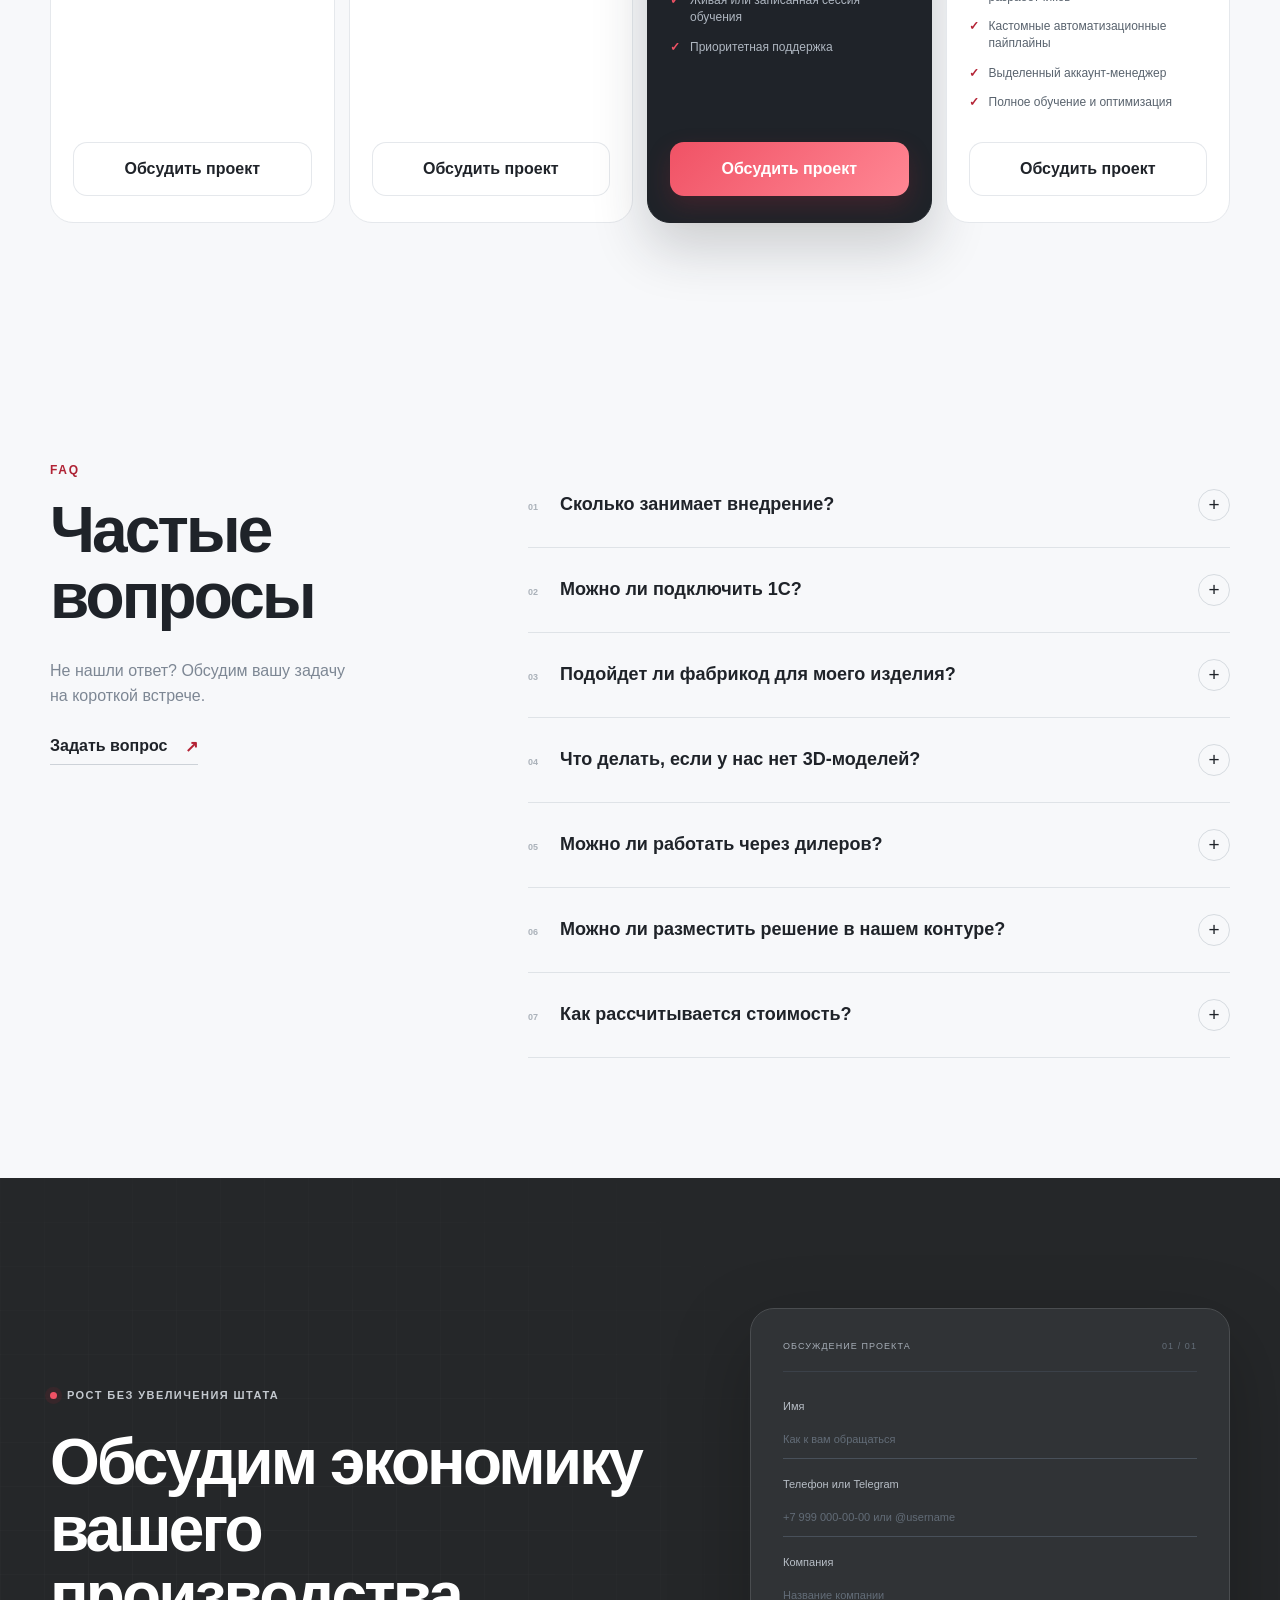
==== commit 93714665: "Add industries dropdown menu" ====
--- a/index.html
+++ b/index.html
@@ -15,7 +15,7 @@
         <span>фабри<span class="logo__accent">к</span>од</span>
       </a>
       <nav class="nav" id="main-nav" aria-label="Основная навигация">
-        <a href="#features">Возможности</a><a href="#audience">Отрасли</a><a href="furniture.html">Для мебельных производств</a><a href="#pricing">Цены</a><a href="#blog">Блог</a><a href="#contacts">Контакты</a>
+        <a href="#features">Возможности</a><div class="nav__dropdown"><a class="nav__dropdown-toggle" href="#audience">Отрасли</a><div class="nav__dropdown-menu"><a href="furniture.html">Мебель</a></div></div><a href="#pricing">Цены</a><a href="#blog">Блог</a><a href="#contacts">Контакты</a>
         <div class="nav__auth"><a class="button button--small button--secondary" href="#login">Вход</a><a class="button button--small" href="#registration">Регистрация</a></div>
       </nav>
       <div class="header__actions">
--- a/styles.css
+++ b/styles.css
@@ -1,6 +1,6 @@
 :root{--ink:#1f2329;--muted:#7d8794;--bg:#f7f8fa;--line:#e5e8ec;--orange:#b42335;--orange2:#5c1020;--accent-gradient:linear-gradient(135deg,var(--orange),var(--orange2));--accent-bright:#f05265;--accent-bright2:#ff8794;--dark:#15181d;--radius:24px;--shadow:0 20px 60px rgba(31,35,41,.08)}
 *{box-sizing:border-box}html{scroll-behavior:smooth}body{margin:0;color:var(--ink);background:var(--bg);font-family:Inter,Manrope,Arial,sans-serif;-webkit-font-smoothing:antialiased}a{color:inherit;text-decoration:none}button,input,textarea{font:inherit}button{color:inherit}h1,h2,h3,p{margin-top:0}.container{width:min(1180px,calc(100% - 48px));margin:auto}.section{padding:120px 0;position:relative;overflow:hidden}.kicker{margin-bottom:20px;color:var(--orange);font-size:12px;font-weight:800;letter-spacing:.14em;text-transform:uppercase}.section-title{margin-bottom:56px}.section-title h2,.section-heading h2,.industries__copy h2,.expertise__top h2,.security__copy h2,.faq__title h2{margin-bottom:0;font-size:clamp(40px,5vw,64px);line-height:1.04;letter-spacing:-.045em}.section-title>p:last-child{max-width:570px;margin:20px auto 0;color:var(--muted);font-size:17px;line-height:1.65}.section-title--center{text-align:center}.section-heading{display:grid;grid-template-columns:80px 1fr;gap:32px;margin-bottom:56px}.section-number{padding-top:6px;color:#aeb5bd;font-size:12px}.section-heading>div>p:last-child{max-width:600px;margin:28px 0 0;color:var(--muted);font-size:18px;line-height:1.65}.button{min-height:54px;padding:0 24px;border:0;border-radius:14px;display:inline-flex;align-items:center;justify-content:center;gap:24px;background:linear-gradient(135deg,var(--orange),var(--orange2));box-shadow:0 10px 25px rgba(180,35,53,.22);color:#fff;font-weight:750;cursor:pointer;transition:.25s}.button:hover{transform:translateY(-2px);box-shadow:0 14px 30px rgba(180,35,53,.3)}.button--secondary{background:#fff;box-shadow:inset 0 0 0 1px var(--line);color:var(--ink)}.button--secondary:hover{box-shadow:inset 0 0 0 1px #cdd2d8,0 12px 24px rgba(31,35,41,.07)}.button--small{min-height:44px;padding:0 18px;border-radius:12px;font-size:14px}.text-link{display:inline-flex;gap:18px;align-items:center;font-weight:750;border-bottom:1px solid #cdd2d8;padding-bottom:8px}.text-link span{color:var(--orange)}
-.header{height:76px;position:fixed;left:0;right:0;top:0;z-index:100;background:rgba(247,248,250,.84);border-bottom:1px solid rgba(229,232,236,.7);backdrop-filter:blur(18px)}.header__inner{height:100%;display:flex;align-items:center}.logo{display:flex;align-items:center;gap:10px;font-size:23px;font-weight:800;letter-spacing:-.04em}.logo__mark{width:29px;height:36px}.nav{margin:auto;display:flex;gap:30px}.nav a{font-size:14px;font-weight:650;color:#59616b;transition:.2s}.nav a:hover{color:var(--orange)}.menu-toggle{display:none;width:44px;height:44px;border:0;background:transparent}.menu-toggle span{display:block;width:22px;height:2px;margin:6px auto;background:var(--ink);transition:.2s}
+.header{height:76px;position:fixed;left:0;right:0;top:0;z-index:100;background:rgba(247,248,250,.84);border-bottom:1px solid rgba(229,232,236,.7);backdrop-filter:blur(18px)}.header__inner{height:100%;display:flex;align-items:center}.logo{display:flex;align-items:center;gap:10px;font-size:23px;font-weight:800;letter-spacing:-.04em}.logo__mark{width:29px;height:36px}.nav{margin:auto;display:flex;align-items:center;gap:30px}.nav a{font-size:14px;font-weight:650;color:#59616b;transition:.2s}.nav a:hover{color:var(--orange)}.nav__dropdown{position:relative}.nav__dropdown-toggle{display:inline-flex;align-items:center;gap:7px}.nav__dropdown-toggle:after{content:"";width:5px;height:5px;border-right:1.5px solid currentColor;border-bottom:1.5px solid currentColor;transform:translateY(-2px) rotate(45deg);transition:.2s}.nav__dropdown-menu{min-width:150px;position:absolute;left:-16px;top:calc(100% + 18px);padding:8px;border:1px solid var(--line);border-radius:14px;background:#fff;box-shadow:var(--shadow);opacity:0;visibility:hidden;transform:translateY(8px);transition:.2s}.nav__dropdown-menu:before{content:"";position:absolute;left:0;right:0;top:-18px;height:18px}.nav__dropdown-menu a{display:block;padding:11px 12px;border-radius:9px;color:#59616b;white-space:nowrap}.nav__dropdown-menu a:hover{background:#f5f6f8;color:var(--orange)}.nav__dropdown:hover .nav__dropdown-menu,.nav__dropdown:focus-within .nav__dropdown-menu{opacity:1;visibility:visible;transform:none}.nav__dropdown:hover .nav__dropdown-toggle:after,.nav__dropdown:focus-within .nav__dropdown-toggle:after{transform:translateY(1px) rotate(225deg)}.menu-toggle{display:none;width:44px;height:44px;border:0;background:transparent}.menu-toggle span{display:block;width:22px;height:2px;margin:6px auto;background:var(--ink);transition:.2s}
 .hero{min-height:860px;padding-top:162px;background:radial-gradient(circle at 76% 30%,rgba(92,16,32,.12),transparent 26%),var(--bg)}.hero__glow{position:absolute;width:500px;height:500px;right:-250px;top:0;border-radius:50%;background:rgba(180,35,53,.08);filter:blur(80px)}.hero__grid{display:grid;grid-template-columns:.92fr 1.08fr;align-items:center;gap:70px}.eyebrow{display:flex;align-items:center;gap:10px;margin-bottom:28px;font-size:11px;font-weight:800;letter-spacing:.13em;text-transform:uppercase}.eyebrow>span{width:7px;height:7px;border-radius:50%;background:var(--orange);box-shadow:0 0 0 5px rgba(180,35,53,.12)}.hero h1{max-width:600px;margin-bottom:28px;font-size:clamp(46px,5.5vw,72px);line-height:.99;letter-spacing:-.055em}.hero h1 em{font-style:normal;color:var(--orange)}.hero__lead{max-width:530px;margin-bottom:36px;color:#59616b;font-size:20px;line-height:1.55}.button-row{display:flex;gap:12px}.microcopy{margin:18px 0 0;color:var(--muted);font-size:13px}.microcopy span{margin-right:7px;color:var(--orange)}.hero-visual{height:610px;position:relative}.video-placeholder{height:485px;position:absolute;left:0;right:0;top:25px;overflow:hidden;border-radius:28px;background:linear-gradient(145deg,#20252c,#0e1014);box-shadow:0 40px 90px rgba(20,23,28,.22)}.video-grid{position:absolute;inset:0;background-image:linear-gradient(rgba(255,255,255,.035) 1px,transparent 1px),linear-gradient(90deg,rgba(255,255,255,.035) 1px,transparent 1px);background-size:38px 38px;transform:perspective(500px) rotateX(55deg) scale(1.7);transform-origin:center 75%;mask-image:linear-gradient(to bottom,transparent,#000)}.video-orbit{position:absolute;border:1px solid rgba(92,16,32,.28);border-radius:50%;transform:rotate(-24deg)}.orbit-one{width:330px;height:170px;right:-40px;top:65px}.orbit-two{width:230px;height:110px;right:10px;top:95px}.video-label{position:absolute;left:28px;top:28px;display:flex;align-items:center;gap:13px;color:#fff}.video-label strong,.video-label small{display:block}.video-label strong{font-size:13px}.video-label small{margin-top:3px;color:#8e98a5;font-size:10px}.play-icon{width:36px;height:36px;display:grid;place-items:center;border:1px solid rgba(255,255,255,.2);border-radius:50%;font-size:10px}.live-badge{position:absolute;right:24px;top:26px;padding:8px 11px;border:1px solid rgba(255,255,255,.1);border-radius:20px;background:rgba(255,255,255,.05);color:#aeb5bd;font-size:9px;text-transform:uppercase;letter-spacing:.1em}.live-badge i,.status i{width:6px;height:6px;margin-right:6px;display:inline-block;border-radius:50%;background:#52d273;box-shadow:0 0 8px #52d273}.config-card{width:87%;position:absolute;right:-20px;bottom:0;padding:24px;border:1px solid rgba(255,255,255,.11);border-radius:23px;background:rgba(31,36,43,.94);box-shadow:0 35px 75px rgba(0,0,0,.34);color:#fff;backdrop-filter:blur(20px)}.config-card__top,.price-row{display:flex;justify-content:space-between;align-items:center}.config-card small{display:block;color:#84909d;font-size:8px;letter-spacing:.1em}.config-card__top strong{display:block;margin-top:5px;font-size:15px}.config-card__top>span{color:#73808d}.progress-line{display:flex;align-items:center;margin:20px 0 17px;color:#76808b;font-size:8px;text-transform:uppercase;letter-spacing:.07em}.progress-line i{height:1px;flex:1;margin:0 7px;background:#3a424c}.progress-line .active{color:var(--orange2)}.product-preview{height:125px;position:relative;display:grid;place-items:center;overflow:hidden;border-radius:12px;background:linear-gradient(145deg,#171a1f,#242a31)}.product-preview:before{content:"";position:absolute;inset:0;background-image:linear-gradient(rgba(255,255,255,.025) 1px,transparent 1px),linear-gradient(90deg,rgba(255,255,255,.025) 1px,transparent 1px);background-size:20px 20px}.product-shape{width:150px;height:65px;position:relative;border:1px solid #74808c;transform:skewY(-8deg);box-shadow:inset 0 0 20px rgba(255,255,255,.04)}.product-shape span{position:absolute;inset:7px;border:1px solid rgba(92,16,32,.55)}.dimensions b{position:absolute;color:#818b97;font-size:7px;font-weight:500}.dimensions b:first-child{left:50%;bottom:8px}.dimensions b:last-child{right:20%;top:50%}.params{display:grid;grid-template-columns:1fr 1fr;gap:8px;margin:12px 0}.params div{padding:10px;border:1px solid #333b44;border-radius:9px}.params strong{display:block;margin-top:4px;font-size:10px}.price-row{padding-top:13px;border-top:1px solid #333b44}.price-row strong{display:block;margin-top:3px;font-size:21px}.status{padding:8px 10px;border-radius:15px;background:rgba(82,210,115,.1);color:#92dda5;font-size:8px}.file-row{display:flex;gap:6px;margin-top:13px}.file-row span{padding:6px 9px;border-radius:5px;background:#2a3037;color:#aeb7c1;font-size:7px}
 .market{background:#fff}.market-grid{display:grid;grid-template-columns:repeat(4,1fr);gap:14px}.metric-card{height:230px;padding:24px;position:relative;overflow:hidden;border:1px solid var(--line);border-radius:20px;background:var(--bg)}.metric-card>span{width:34px;height:34px;display:grid;place-items:center;border-radius:10px;background:#fff;color:var(--orange);box-shadow:0 5px 14px rgba(31,35,41,.06)}.metric-card strong{display:block;margin-top:48px;font-size:20px;line-height:1.25}.metric-card__value{position:absolute;right:20px;bottom:18px;color:#c5cad0;font-size:28px;font-weight:750;letter-spacing:-.04em}.metric-card--accent{background:var(--ink);border-color:var(--ink);color:#fff}.metric-card--accent>span{background:var(--orange);color:#fff}.metric-card--accent .metric-card__value{color:#59616b}.spark{width:90px;height:40px;position:absolute;right:18px;bottom:20px;border-bottom:2px solid #d9dde2;transform:skewY(15deg)}.spark:after{content:"";width:7px;height:7px;position:absolute;right:0;bottom:-4px;border-radius:50%;background:var(--orange)}.spark--low{transform:skewY(4deg)}
 .problems{background:var(--bg)}.problem-grid{display:grid;grid-template-columns:repeat(3,1fr);gap:14px}.problem-card{min-height:300px;padding:28px;position:relative;border:1px solid var(--line);border-radius:22px;background:#fff}.problem-card--wide{grid-column:span 2}.problem-card>span,.feature-card>span,.content-card>span{position:absolute;right:24px;top:27px;color:#b2b8c0;font-size:10px}.icon-box{width:48px;height:48px;display:grid;place-items:center;border-radius:14px;background:#f2f4f6;color:var(--orange);font-size:21px}.problem-card h3{margin:60px 0 10px;font-size:22px;letter-spacing:-.025em}.problem-card p{max-width:280px;margin:0;color:var(--muted);line-height:1.55}.problem-card--wide h3{margin-top:42px}.time-visual{position:absolute;right:32px;bottom:35px;text-align:right}.time-visual b{display:block;font-size:36px;letter-spacing:.03em}.time-visual small{color:var(--muted);font-size:9px;text-transform:uppercase;letter-spacing:.1em}.problem-card--dark{background:var(--ink);color:#fff}.problem-card--dark .icon-box{background:#343a42}.problem-card--dark p{color:#9aa3ad}
@@ -66,6 +66,7 @@
 .nav__auth{display:none}
 @media(max-width:1120px){.header__actions{gap:5px;margin-left:10px}.header__actions .button{padding:0 9px;font-size:11px}.header .nav{gap:10px}}
 @media(max-width:760px){.nav.is-open .nav__auth{display:grid;grid-template-columns:1fr 1fr;gap:8px;margin-top:12px;padding-top:16px;border-top:1px solid var(--line)}.nav.is-open .nav__auth a{padding:0 12px}}
+@media(max-width:760px){.nav.is-open .nav__dropdown{display:block}.nav.is-open .nav__dropdown-toggle{width:100%;padding:13px}.nav.is-open .nav__dropdown-toggle:after{margin-left:6px}.nav.is-open .nav__dropdown-menu{position:static;margin:0 0 4px 13px;padding:0 0 0 12px;border:0;border-left:1px solid var(--line);border-radius:0;background:transparent;box-shadow:none;opacity:1;visibility:visible;transform:none}.nav.is-open .nav__dropdown-menu:before{display:none}.nav.is-open .nav__dropdown-menu a{padding:10px 13px;color:#59616b}.nav.is-open .nav__dropdown-menu a:hover{background:transparent;color:var(--orange)}}
 
 /* Brighter accent for dark surfaces */
 .hero-product-shell,.config-card,.problem-card--dark,.dashboard__result,.process__step--core,.industries,.price-mini,.model-mini,.speed-note,.platform-mockup,.platform-flow,.pipeline-final,.dashboard-feature,.video-card,.profit-calculator__results,.loss-calculator__result,.state-card--after{--orange:var(--accent-bright);--orange2:var(--accent-bright2);--accent-gradient:linear-gradient(135deg,var(--orange),var(--orange2))}
